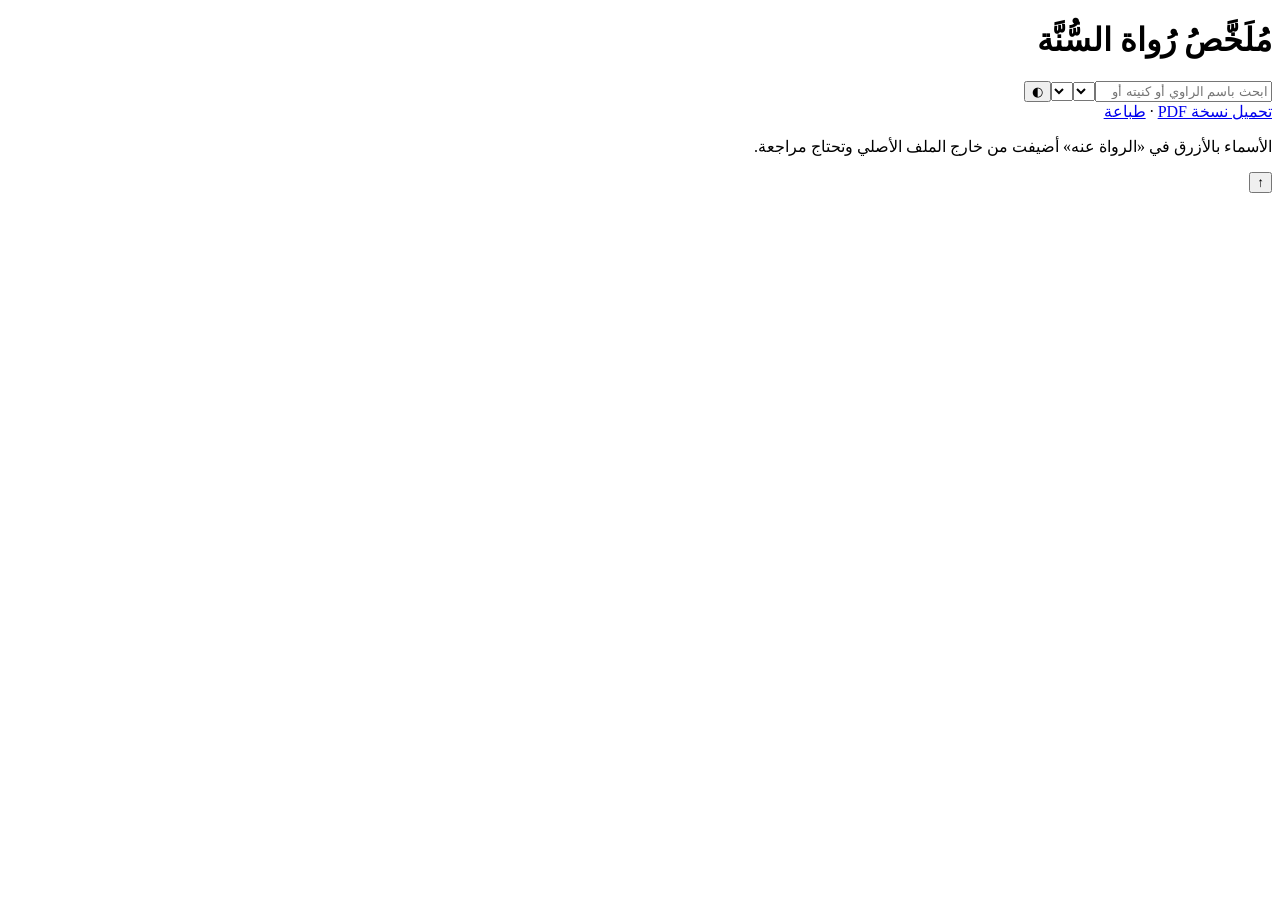
==== index.html @ 12594dba "Add files via upload" ====
<!DOCTYPE html><html lang="ar" dir="rtl"><head><meta charset="utf-8"><meta name="viewport" content="width=device-width,initial-scale=1">
<title>جداول رواة السنة</title><meta name="description" content="جداول رواة السنة: ٤٨٢ راوياً في اثنتي عشرة طبقة، مع الكنى والبلد والمرتبة والرواة عنهم والوفاة.">
<link rel="stylesheet" href="css/style.css"></head><body>
<header><h1>مُلَخَّصُ رُواة السُّنَّة</h1><p id="stat"></p>
<div class="bar"><input id="q" type="search" placeholder="ابحث باسم الراوي أو كنيته أو من روى عنه…" aria-label="بحث"><select id="bal" aria-label="البلد"></select><select id="rk" aria-label="المرتبة"></select><button id="th" title="الوضع الليلي" aria-label="الوضع الليلي">◐</button></div>
<nav id="tabs"></nav></header>
<main><div id="info" class="info"></div><div id="view"></div></main>
<footer><a href="rawat-alsunna.pdf" download>تحميل نسخة PDF</a> · <a href="#" onclick="window.print();return false">طباعة</a><p>الأسماء <span class="a">بالأزرق</span> في «الرواة عنه» أضيفت من خارج الملف الأصلي وتحتاج مراجعة.</p></footer>
<button id="up" aria-label="للأعلى">↑</button>
<script src="data/data.js"></script><script src="js/app.js"></script></body></html>
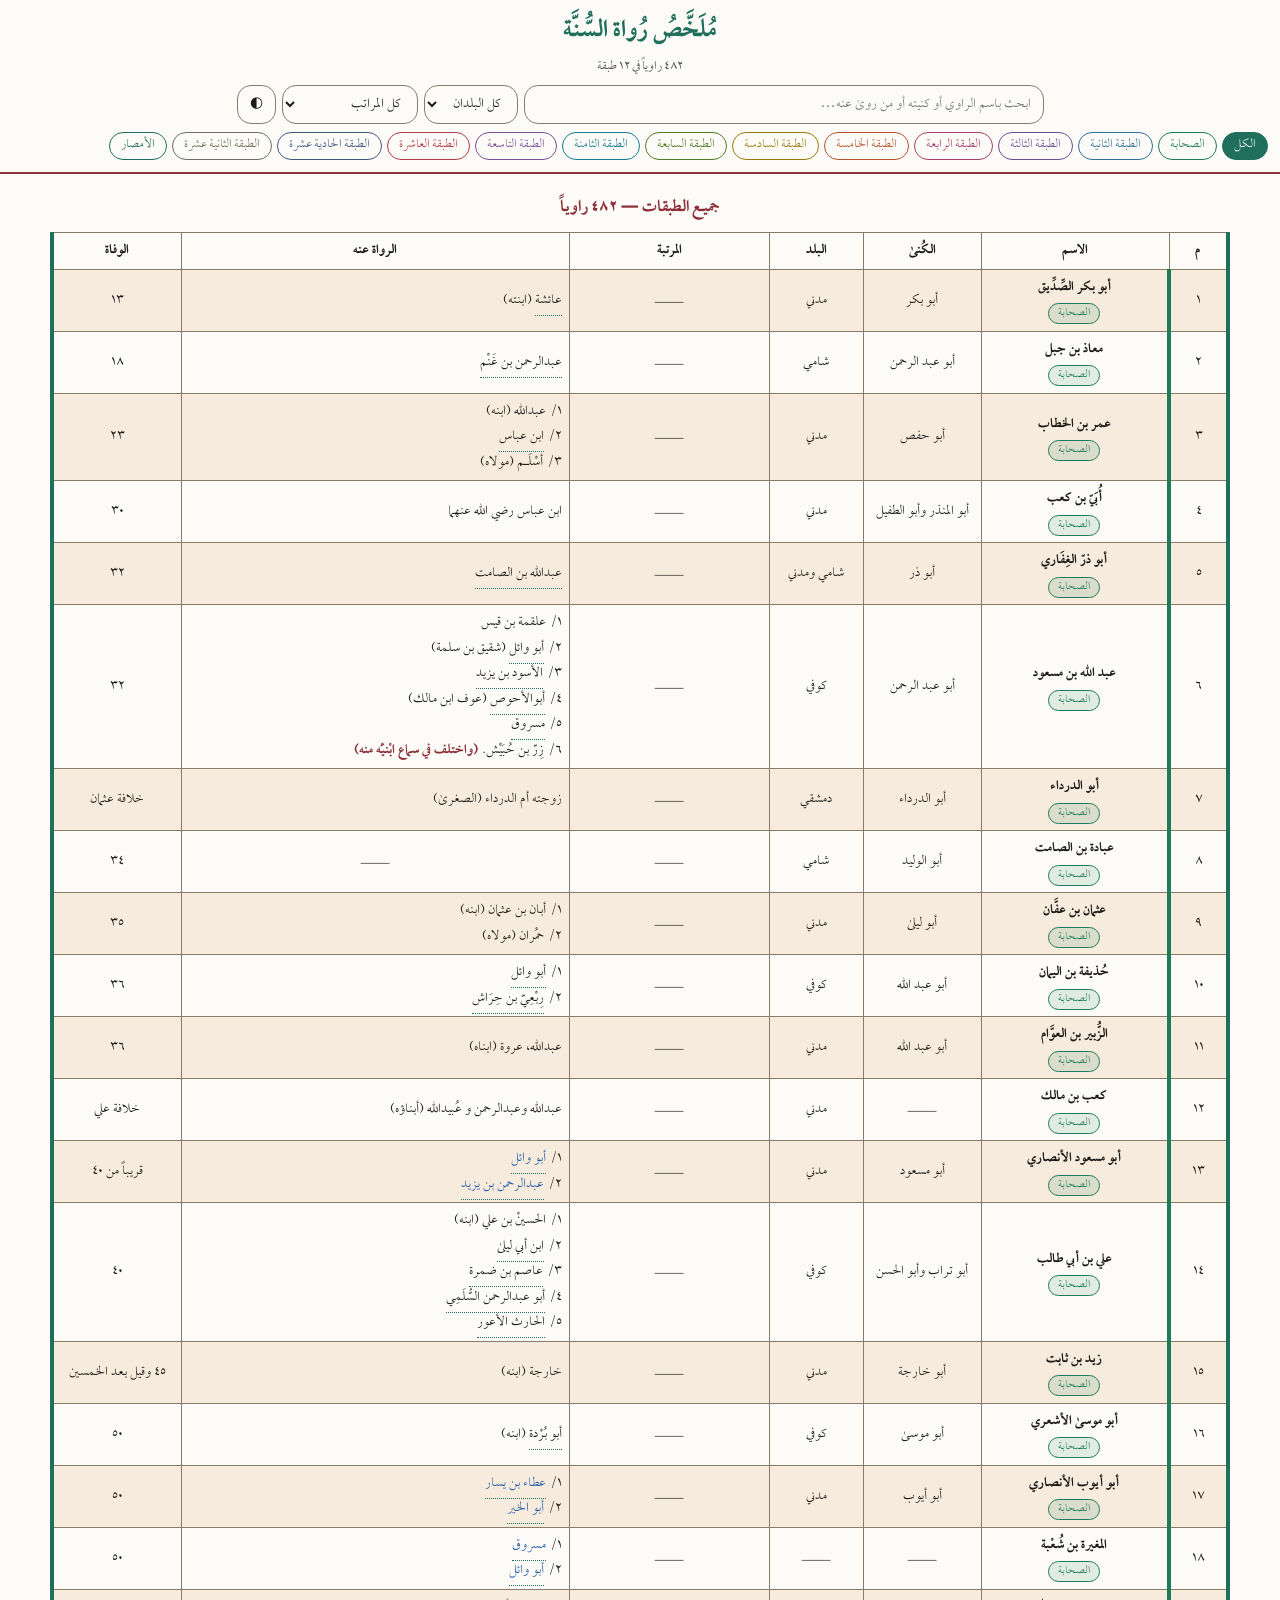
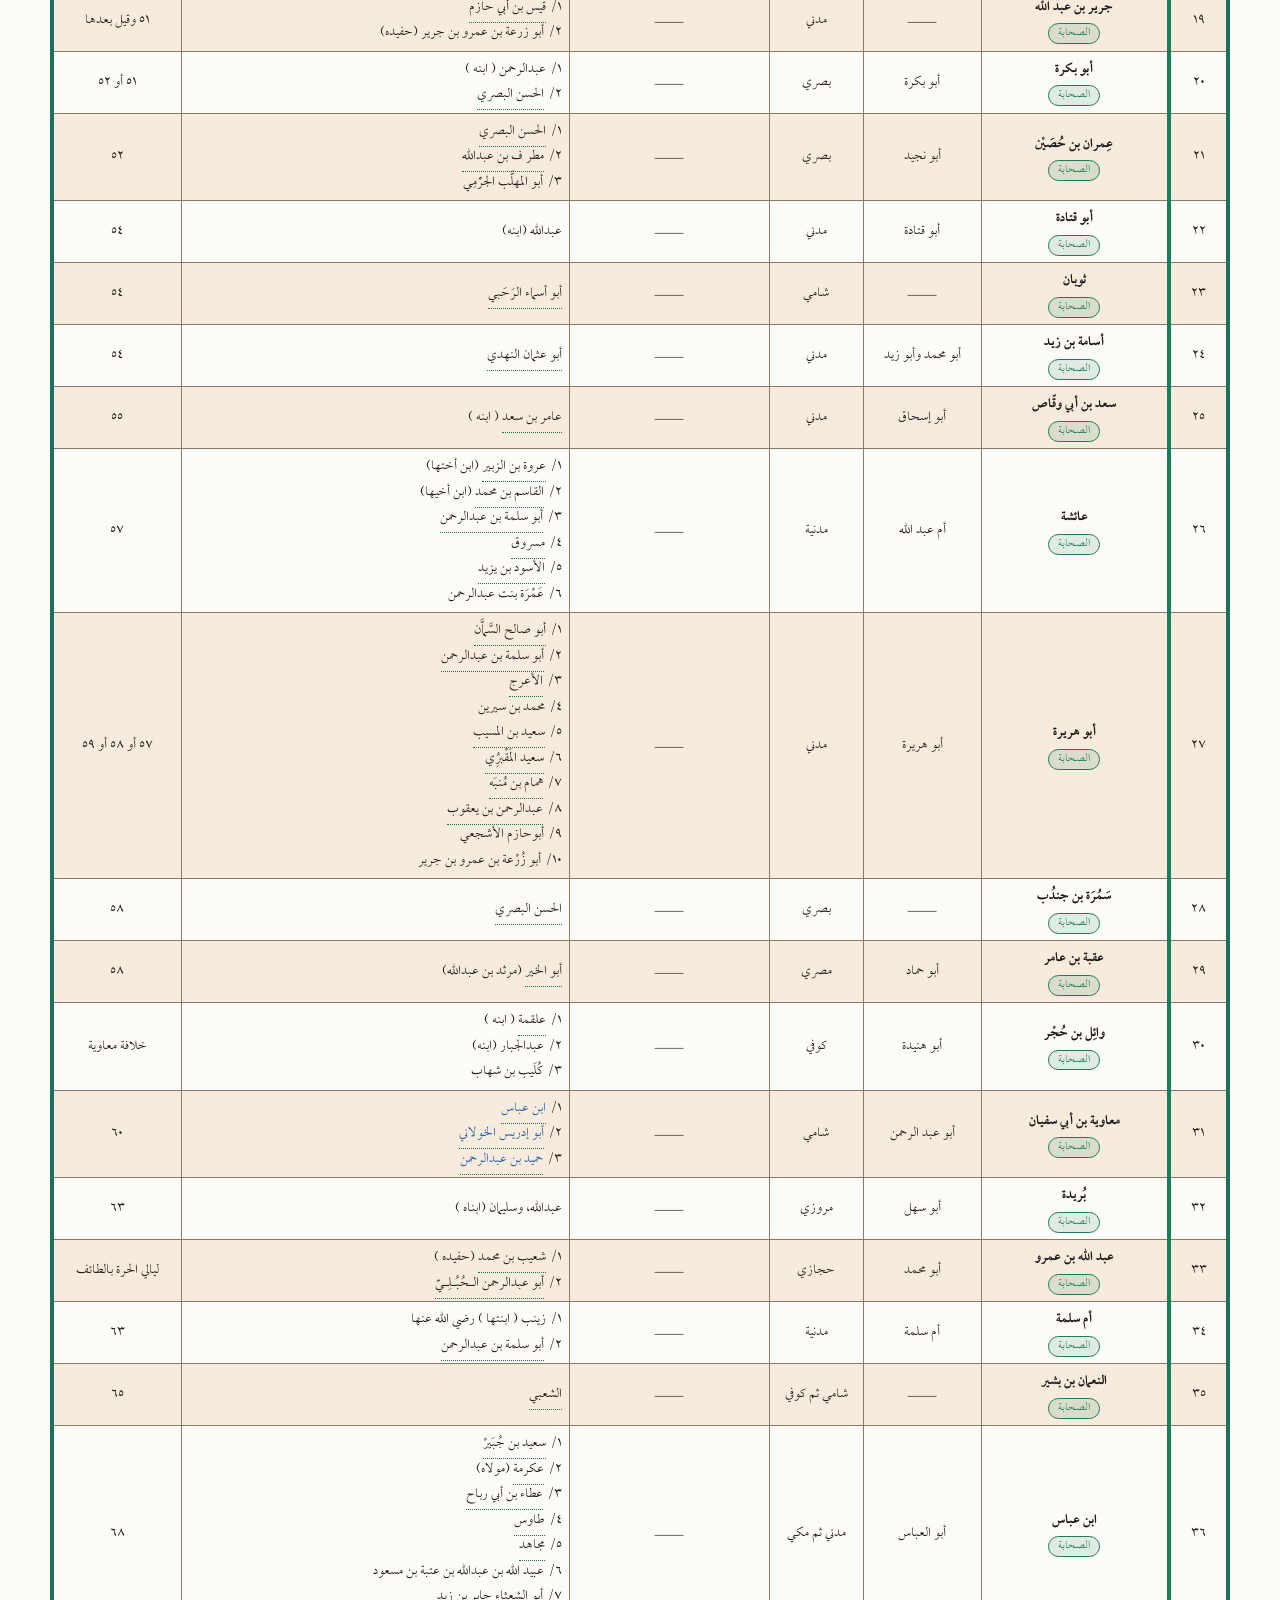
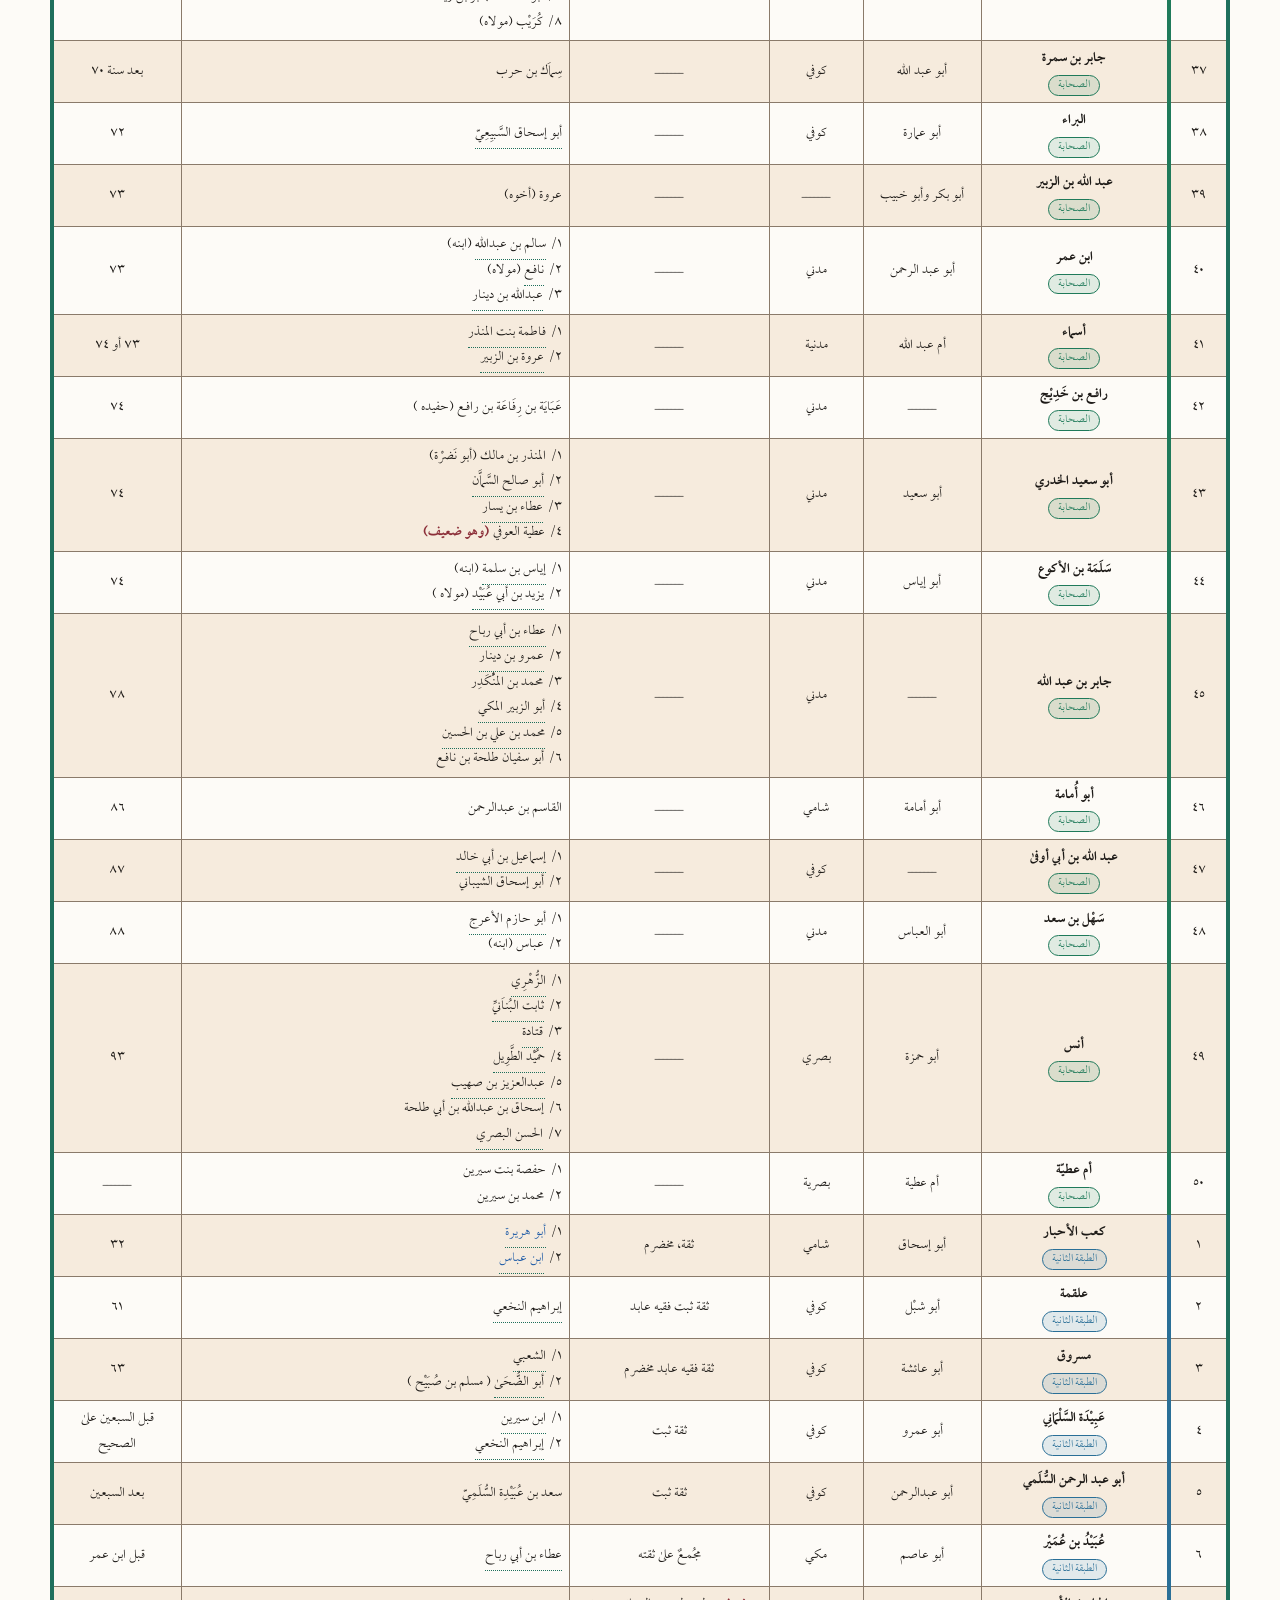
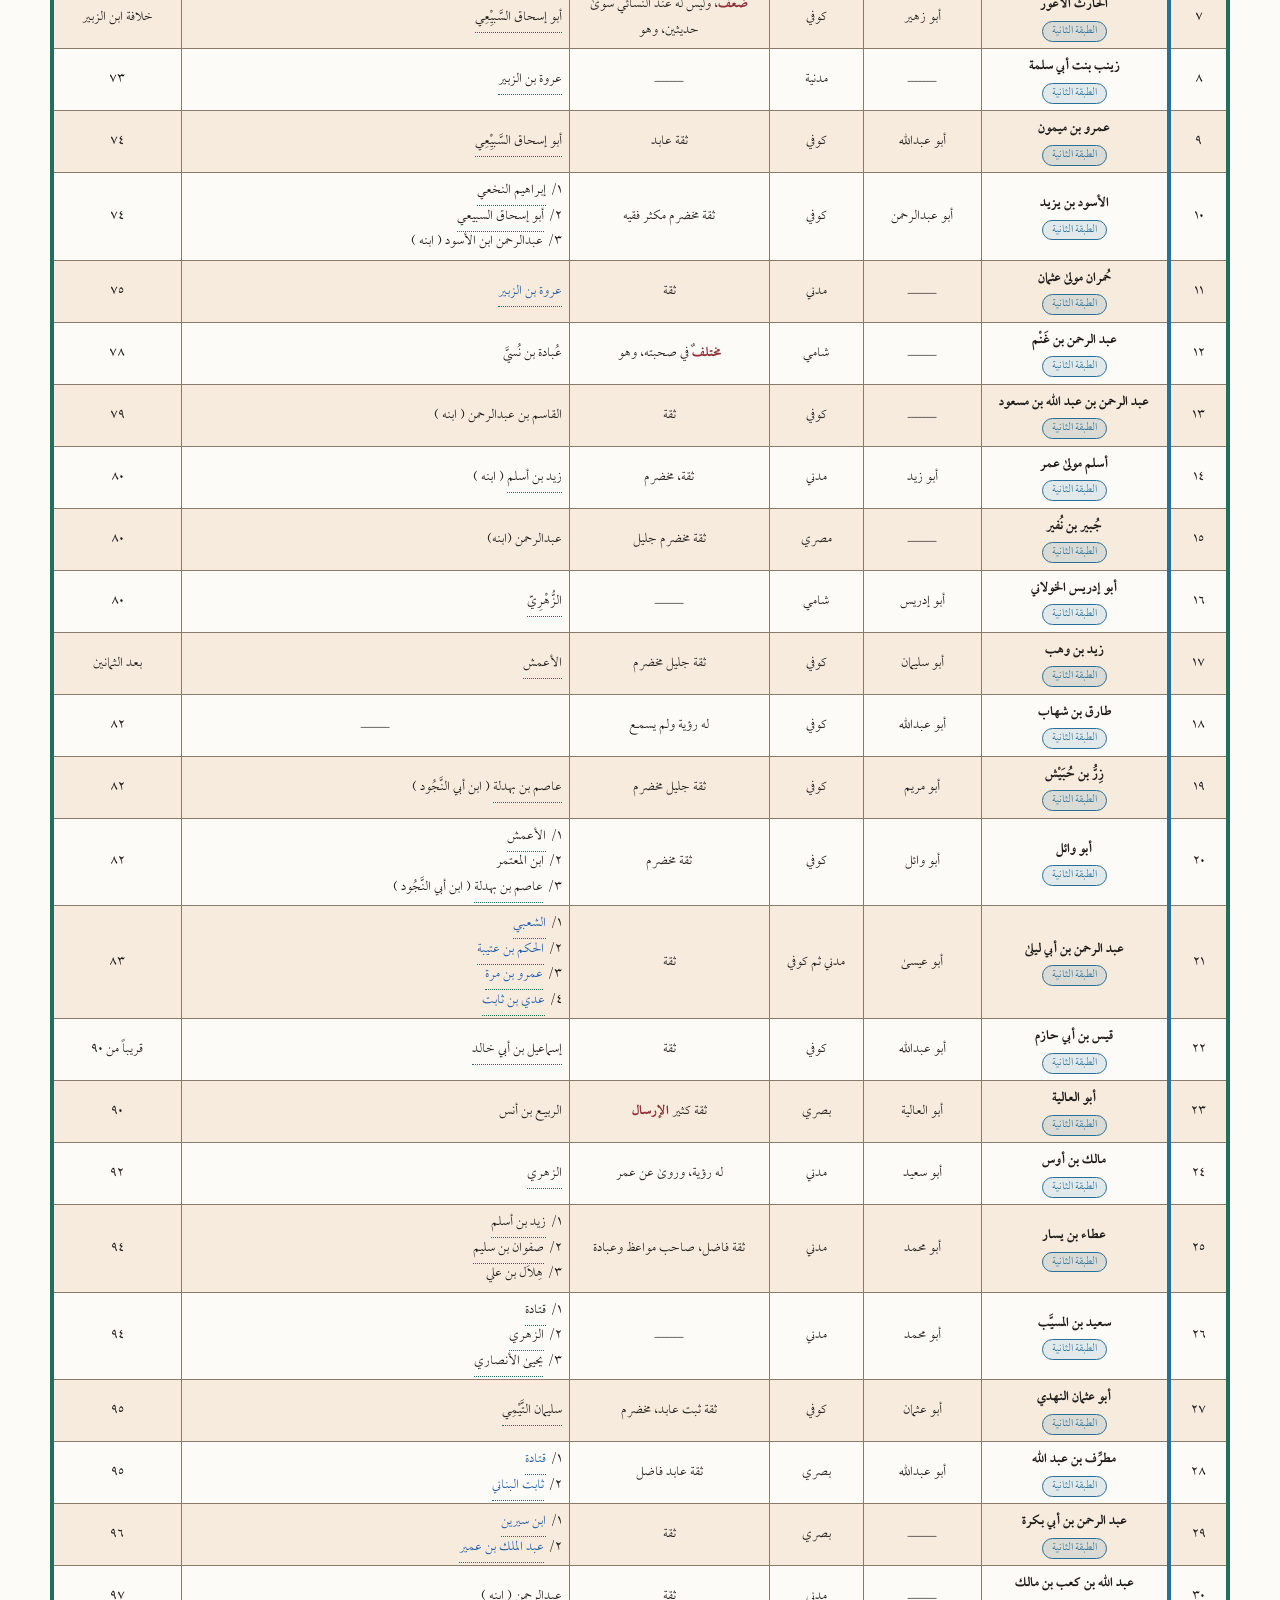
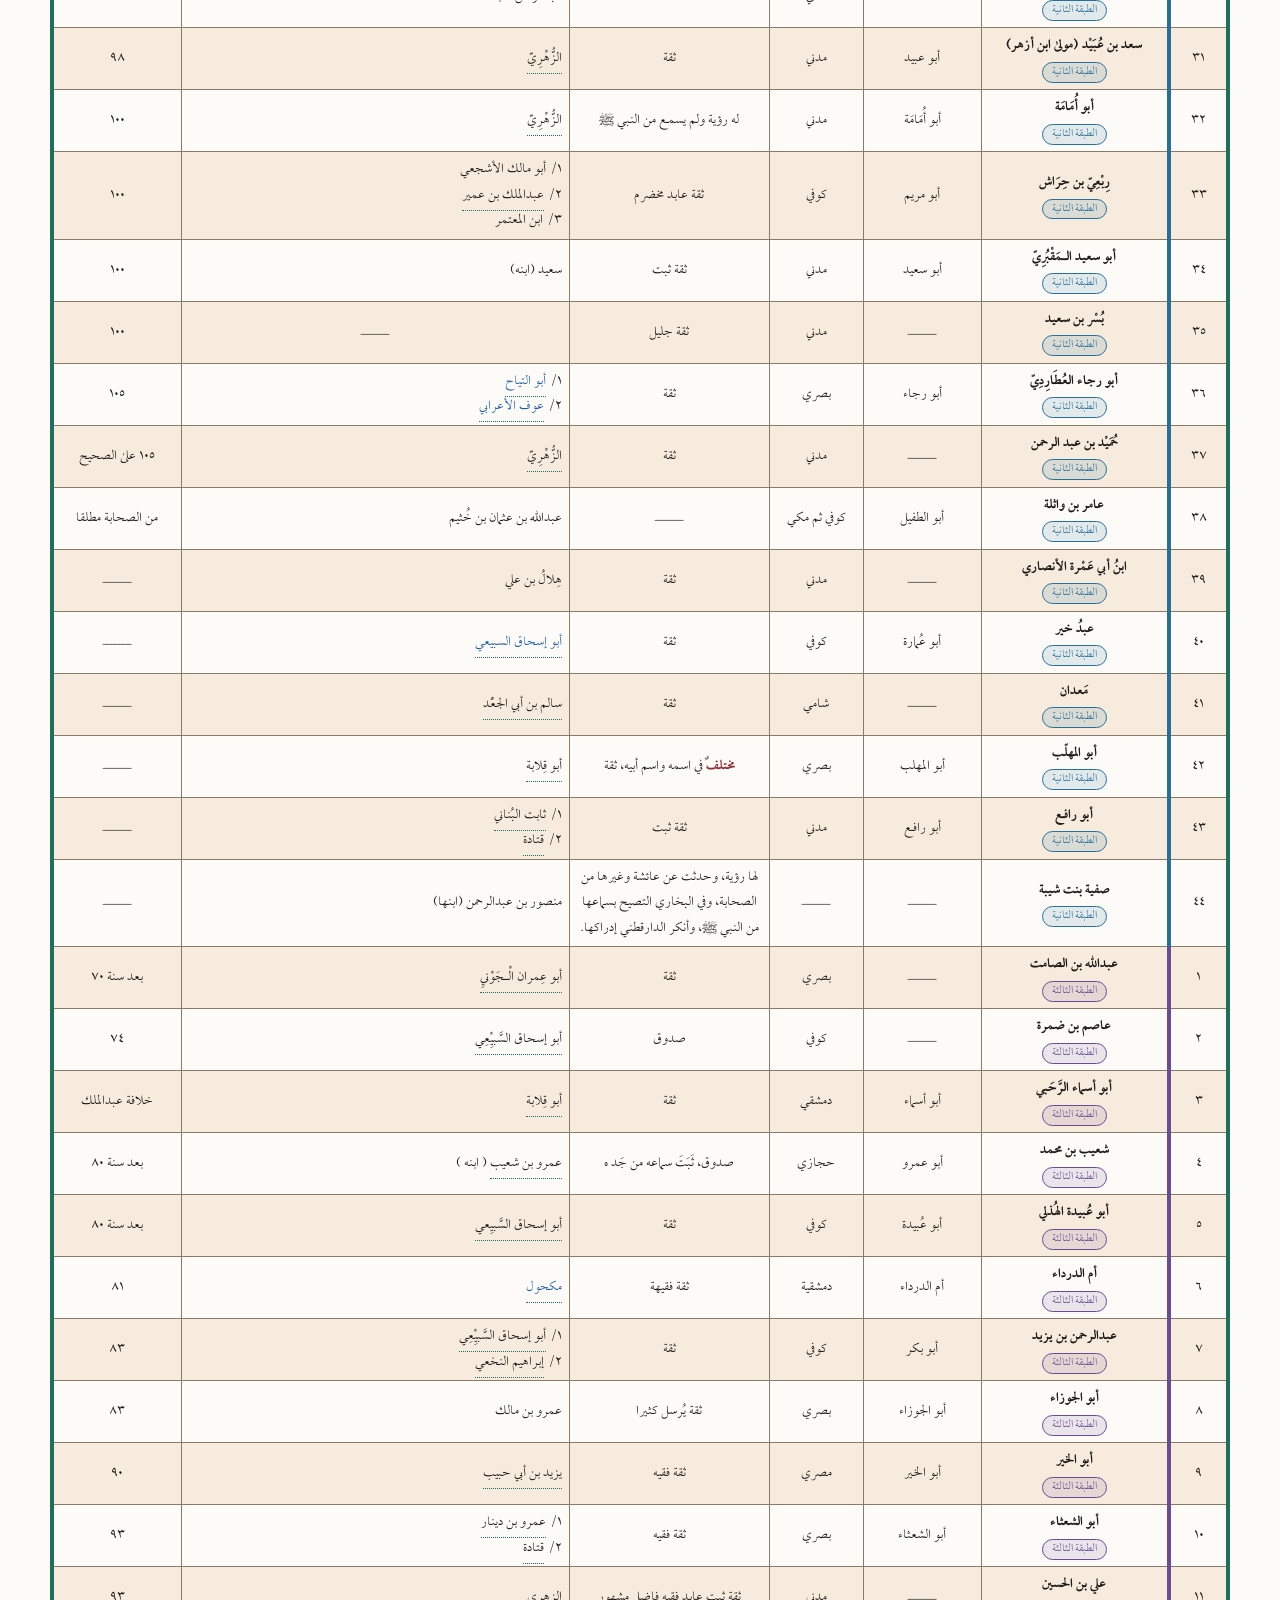
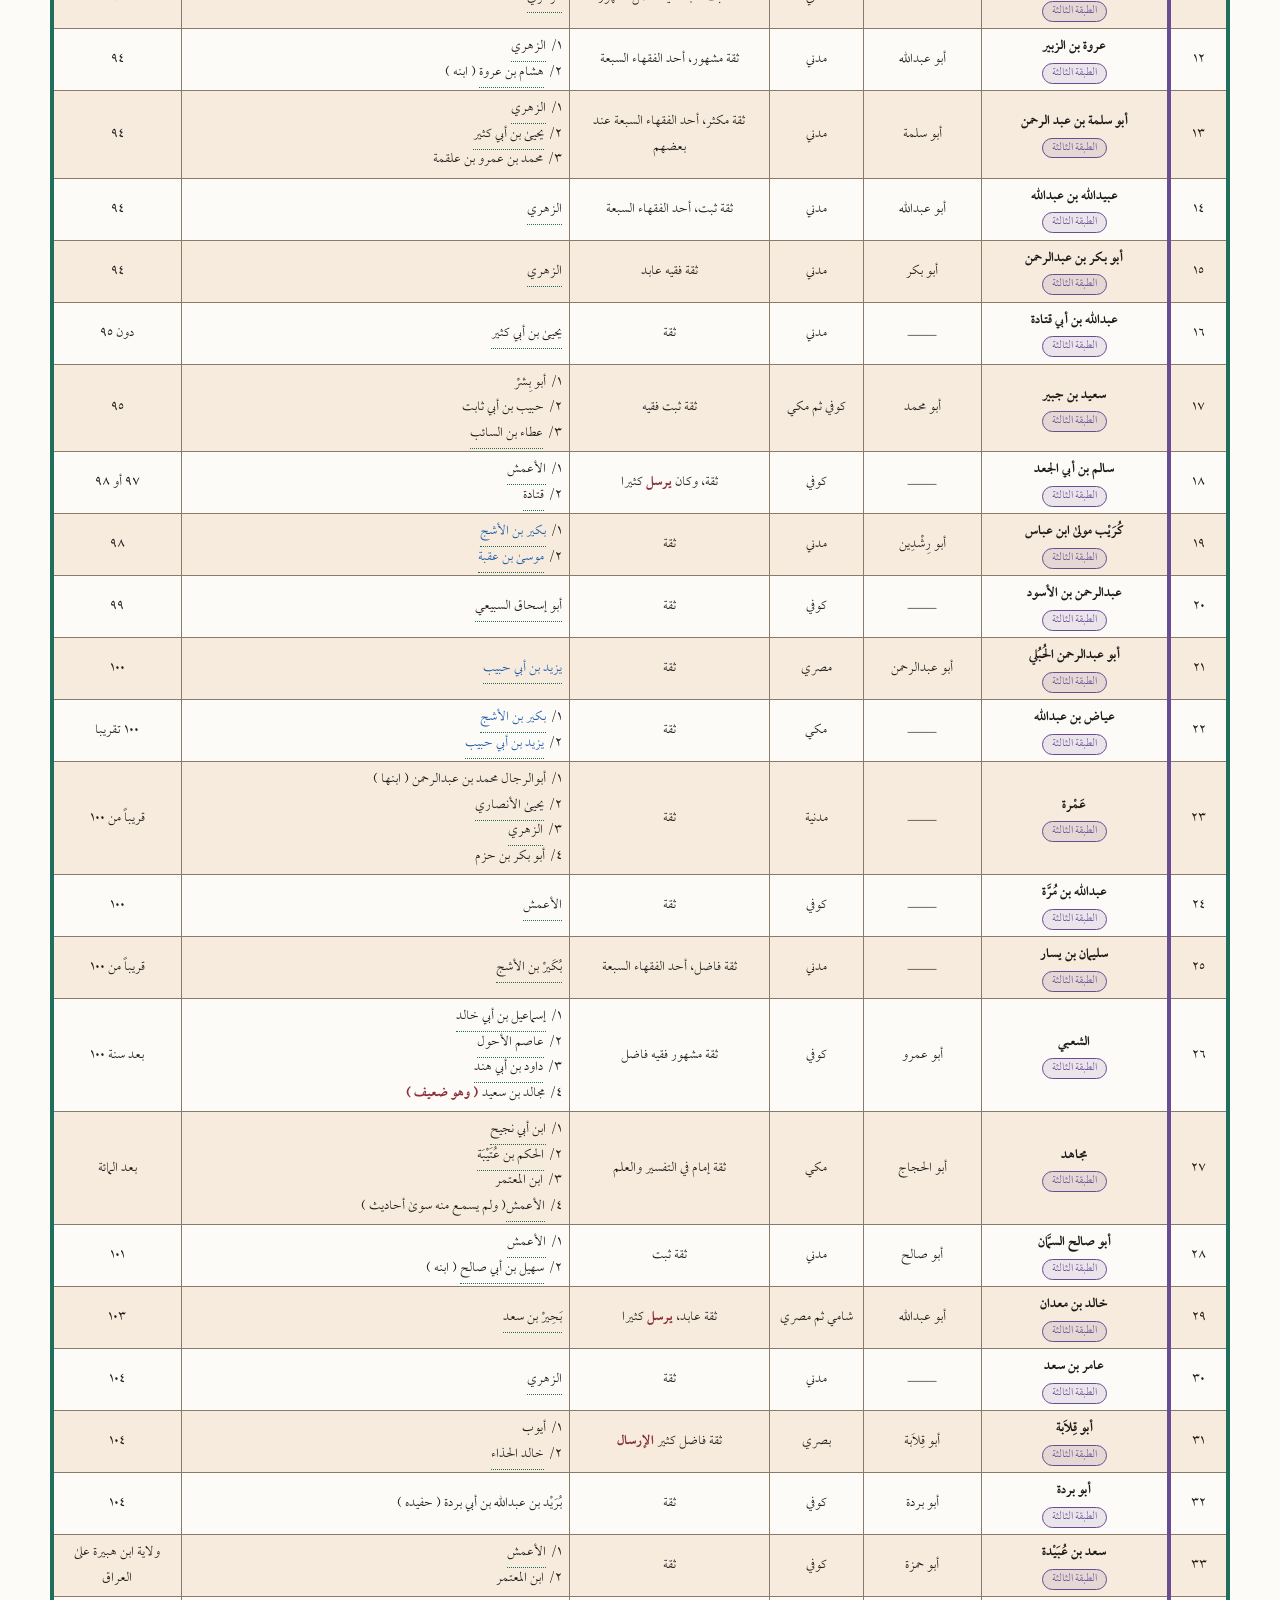
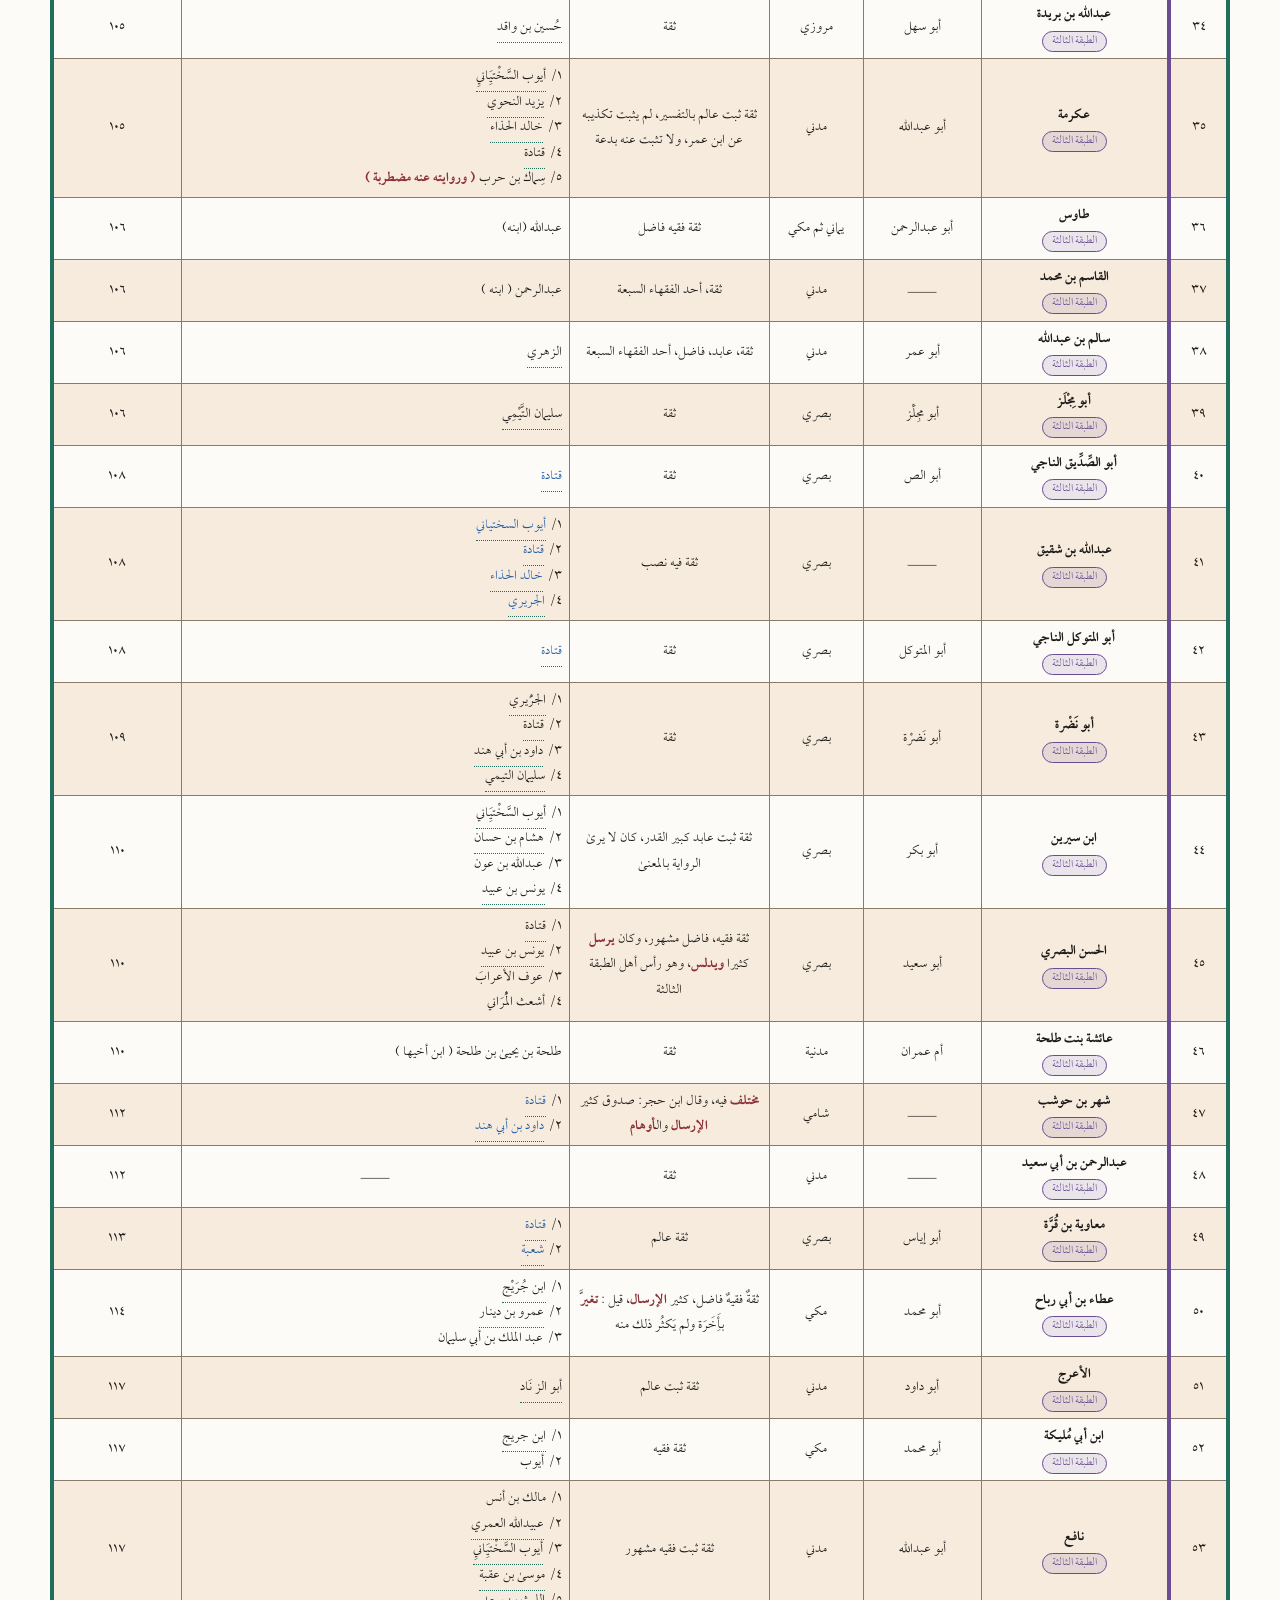
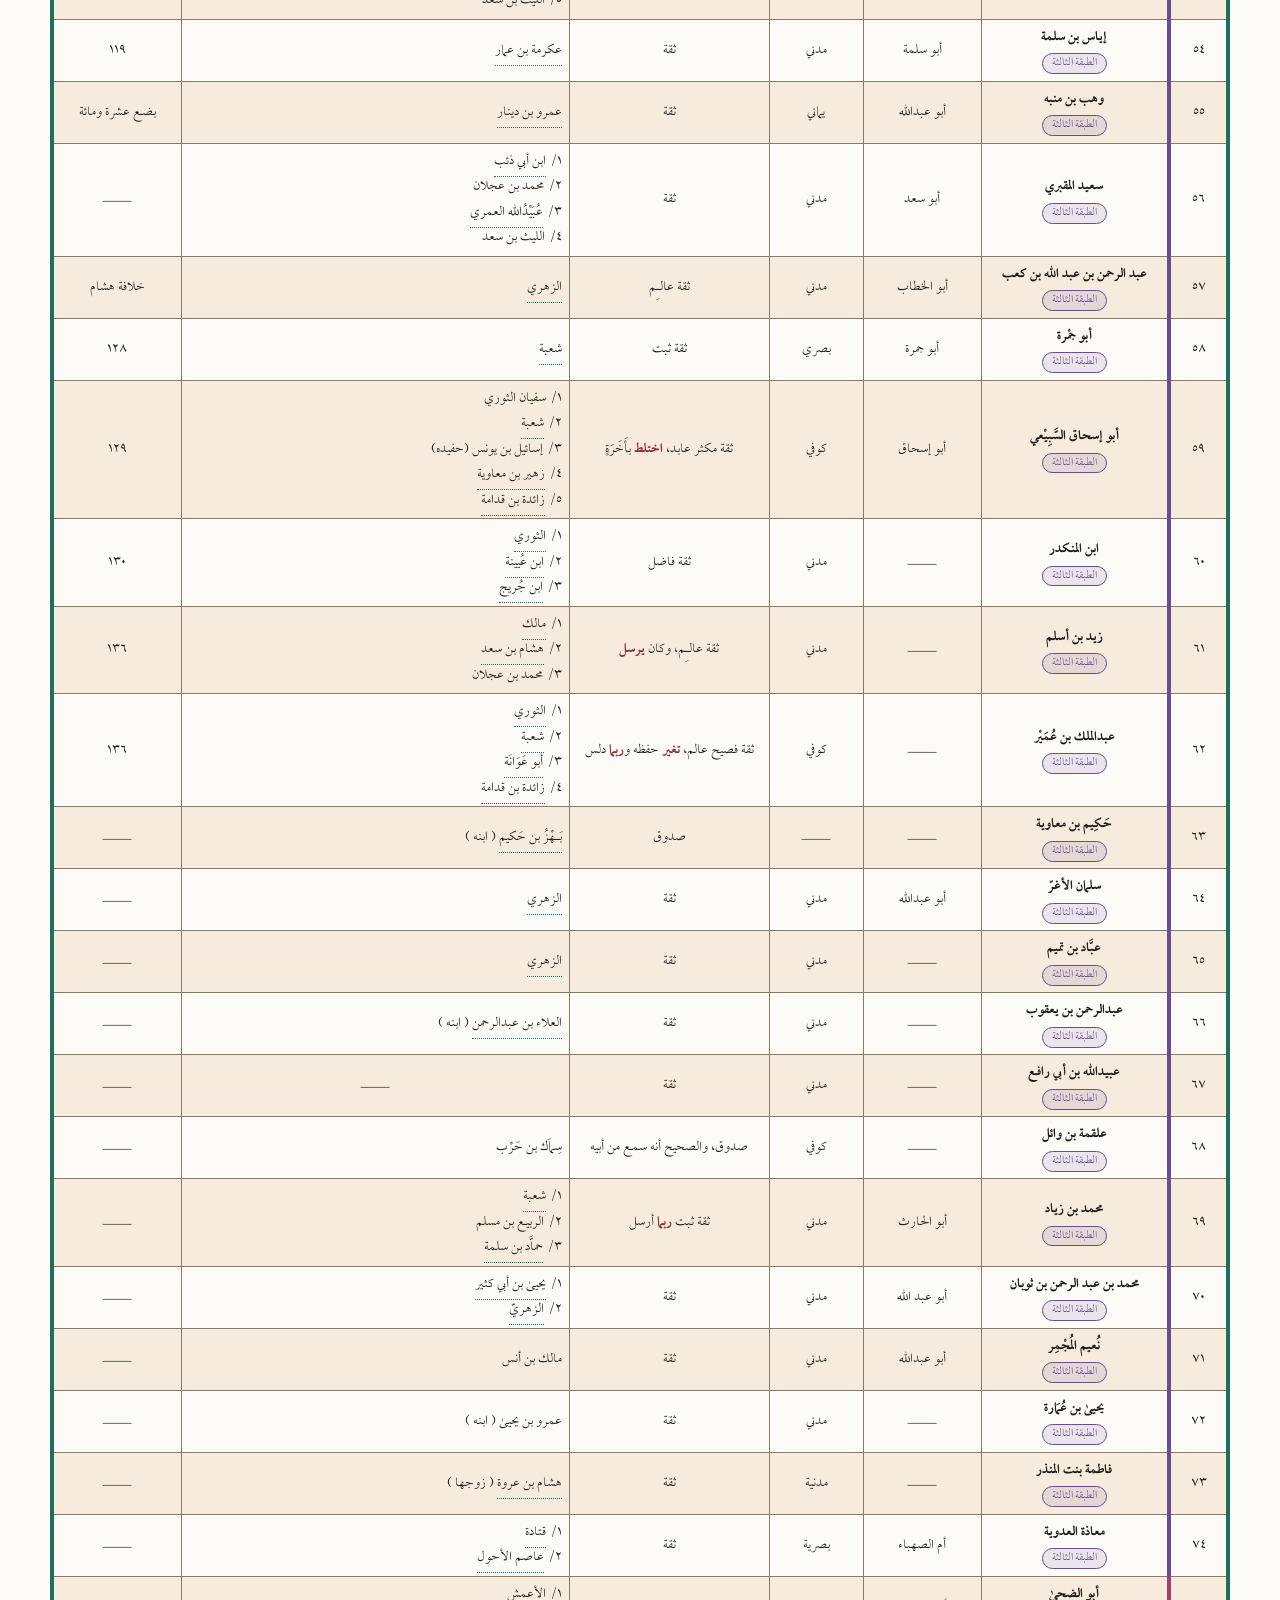
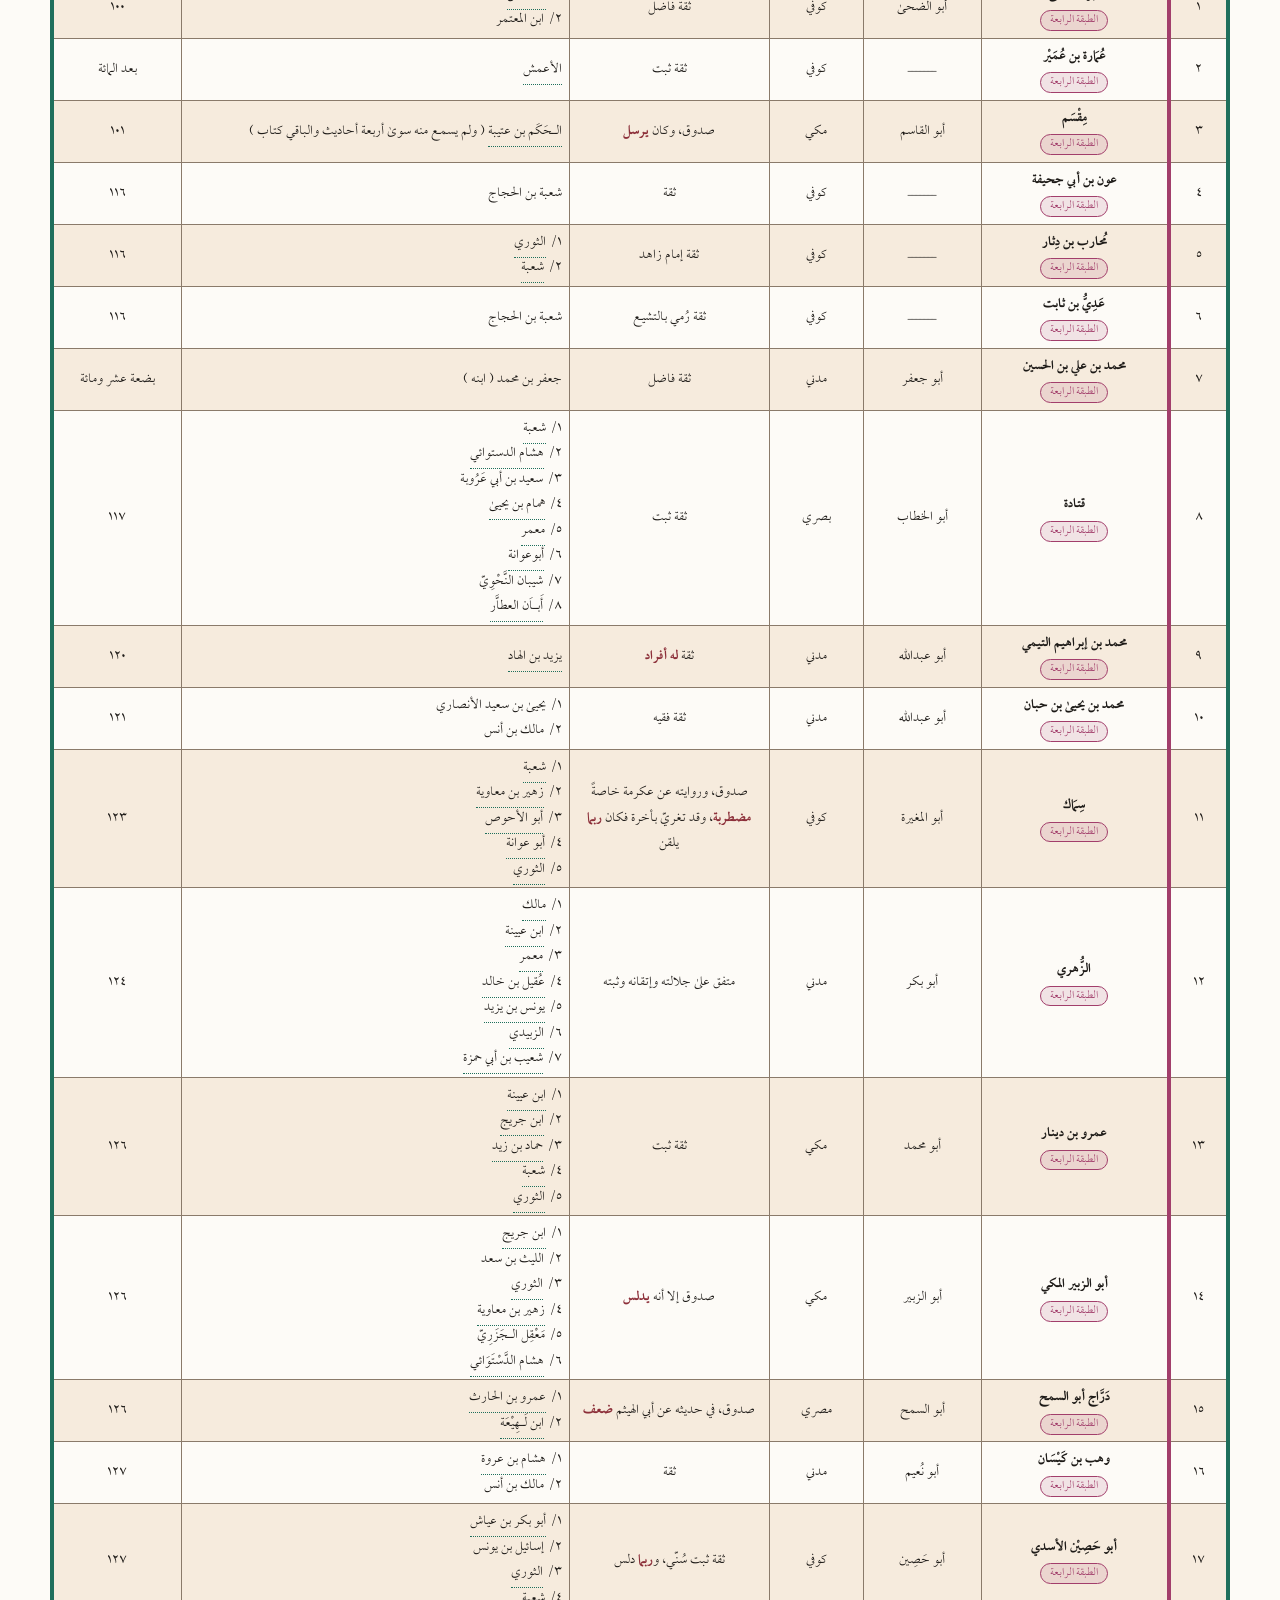
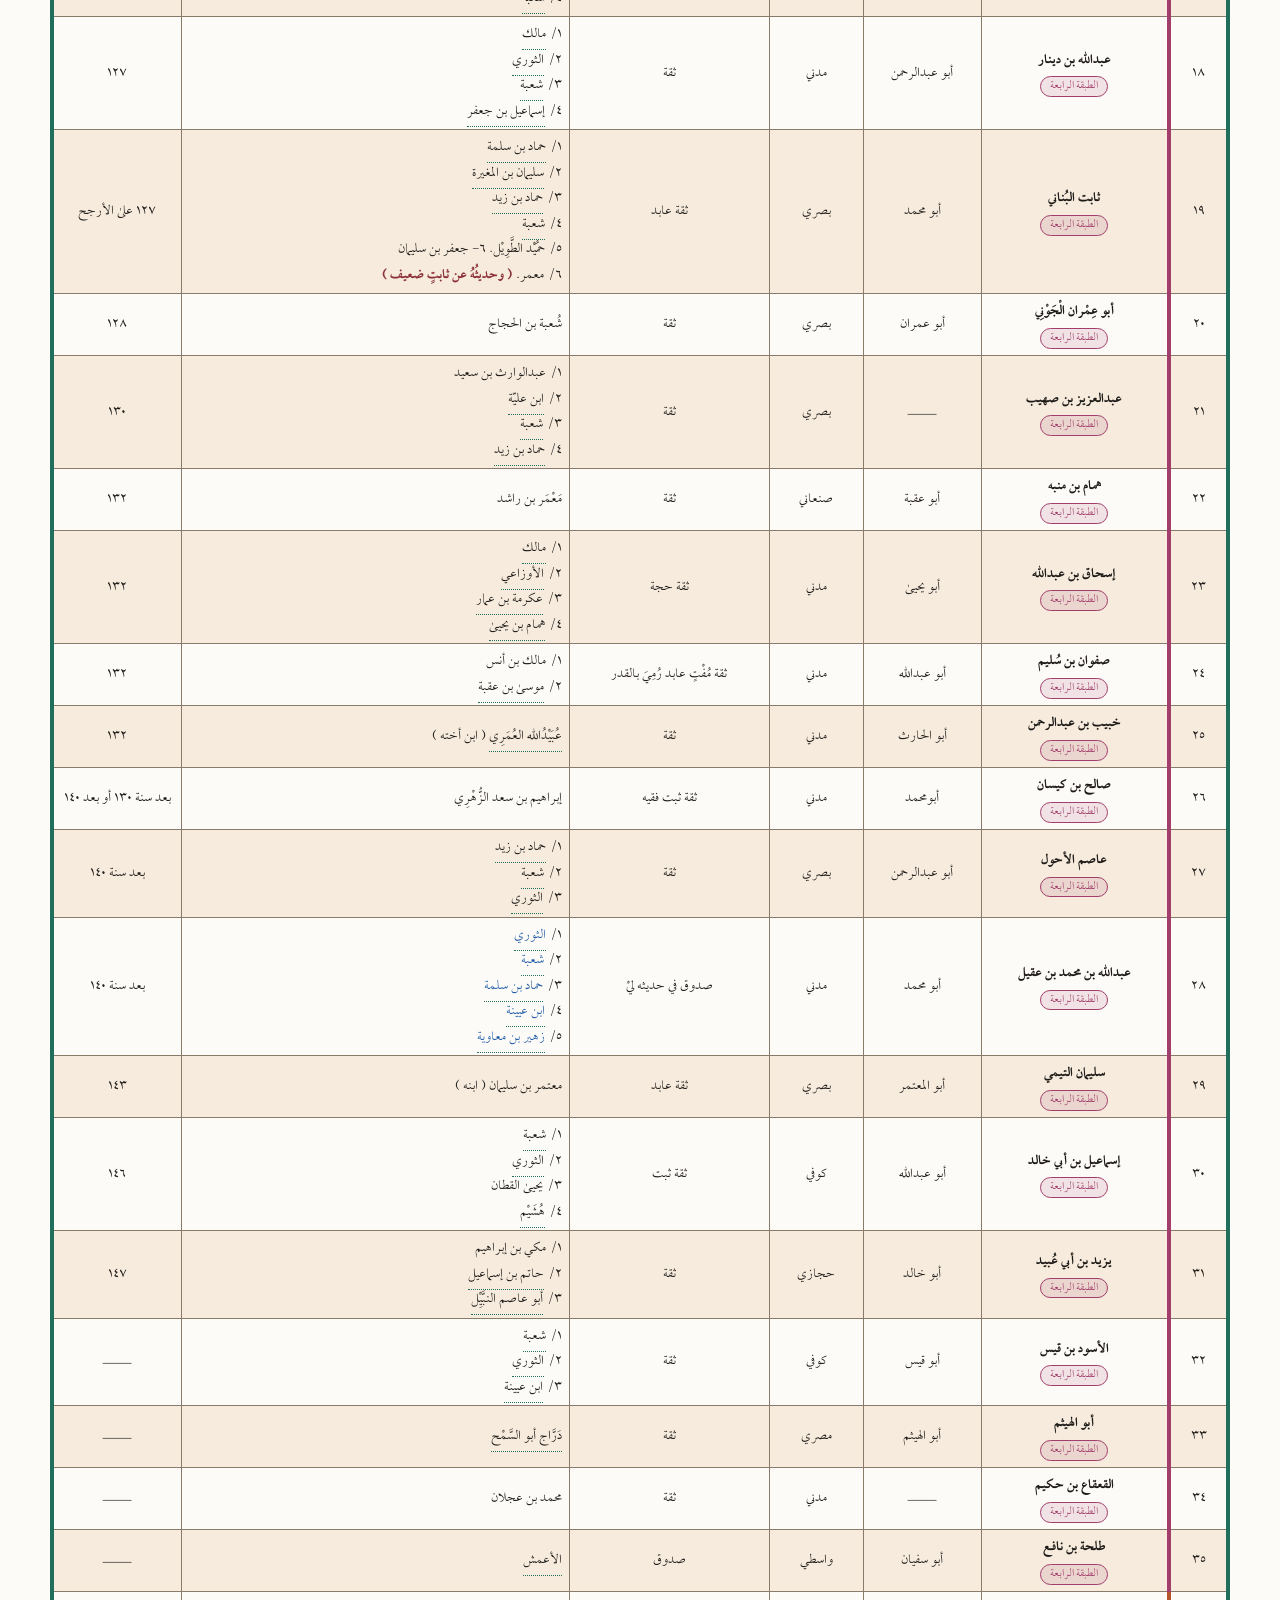
==== commit 499c7bd1: "Add files via upload" ====
--- a/index.html
+++ b/index.html
@@ -1,10 +1,104 @@
 <!DOCTYPE html><html lang="ar" dir="rtl"><head><meta charset="utf-8"><meta name="viewport" content="width=device-width,initial-scale=1">
 <title>جداول رواة السنة</title><meta name="description" content="جداول رواة السنة: ٤٨٢ راوياً في اثنتي عشرة طبقة، مع الكنى والبلد والمرتبة والرواة عنهم والوفاة.">
-<link rel="stylesheet" href="css/style.css"></head><body>
+<style>@font-face{font-family:"Lotus Lotfi";font-weight:400;src:url([data-uri]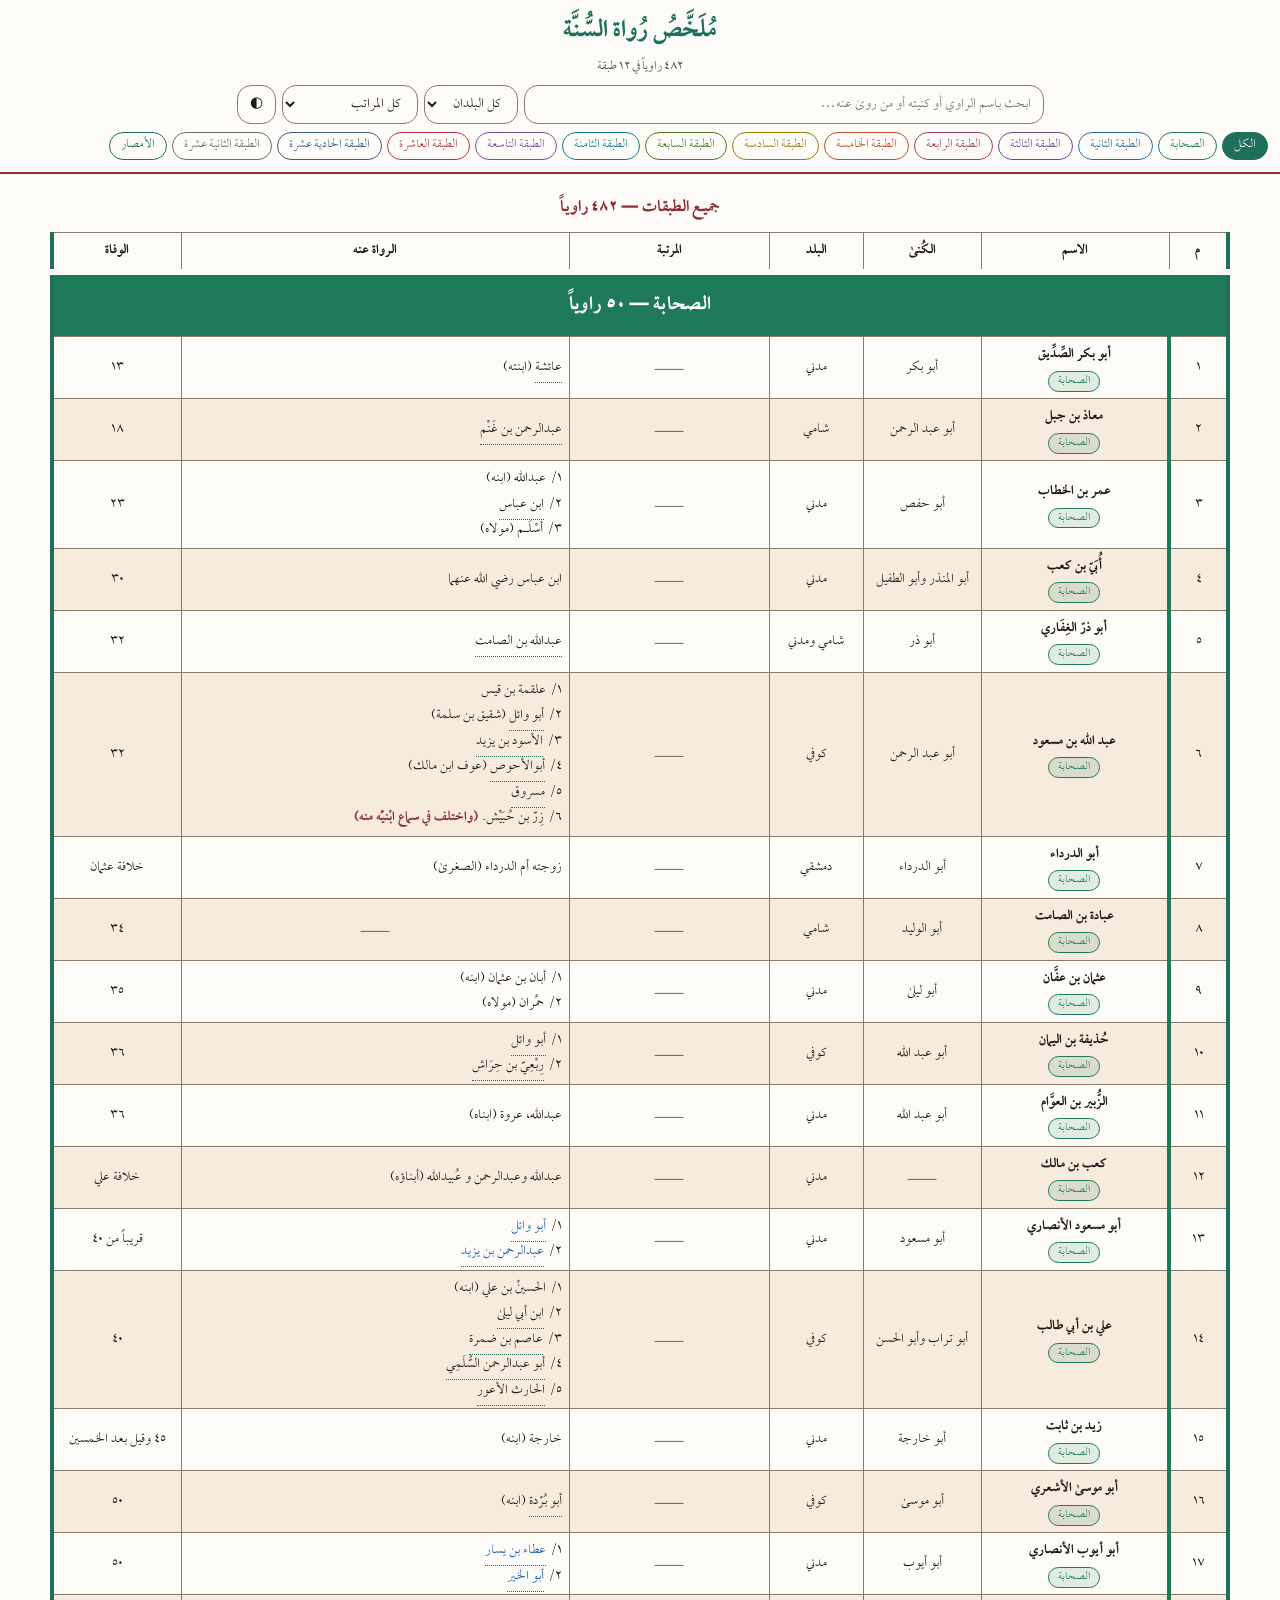
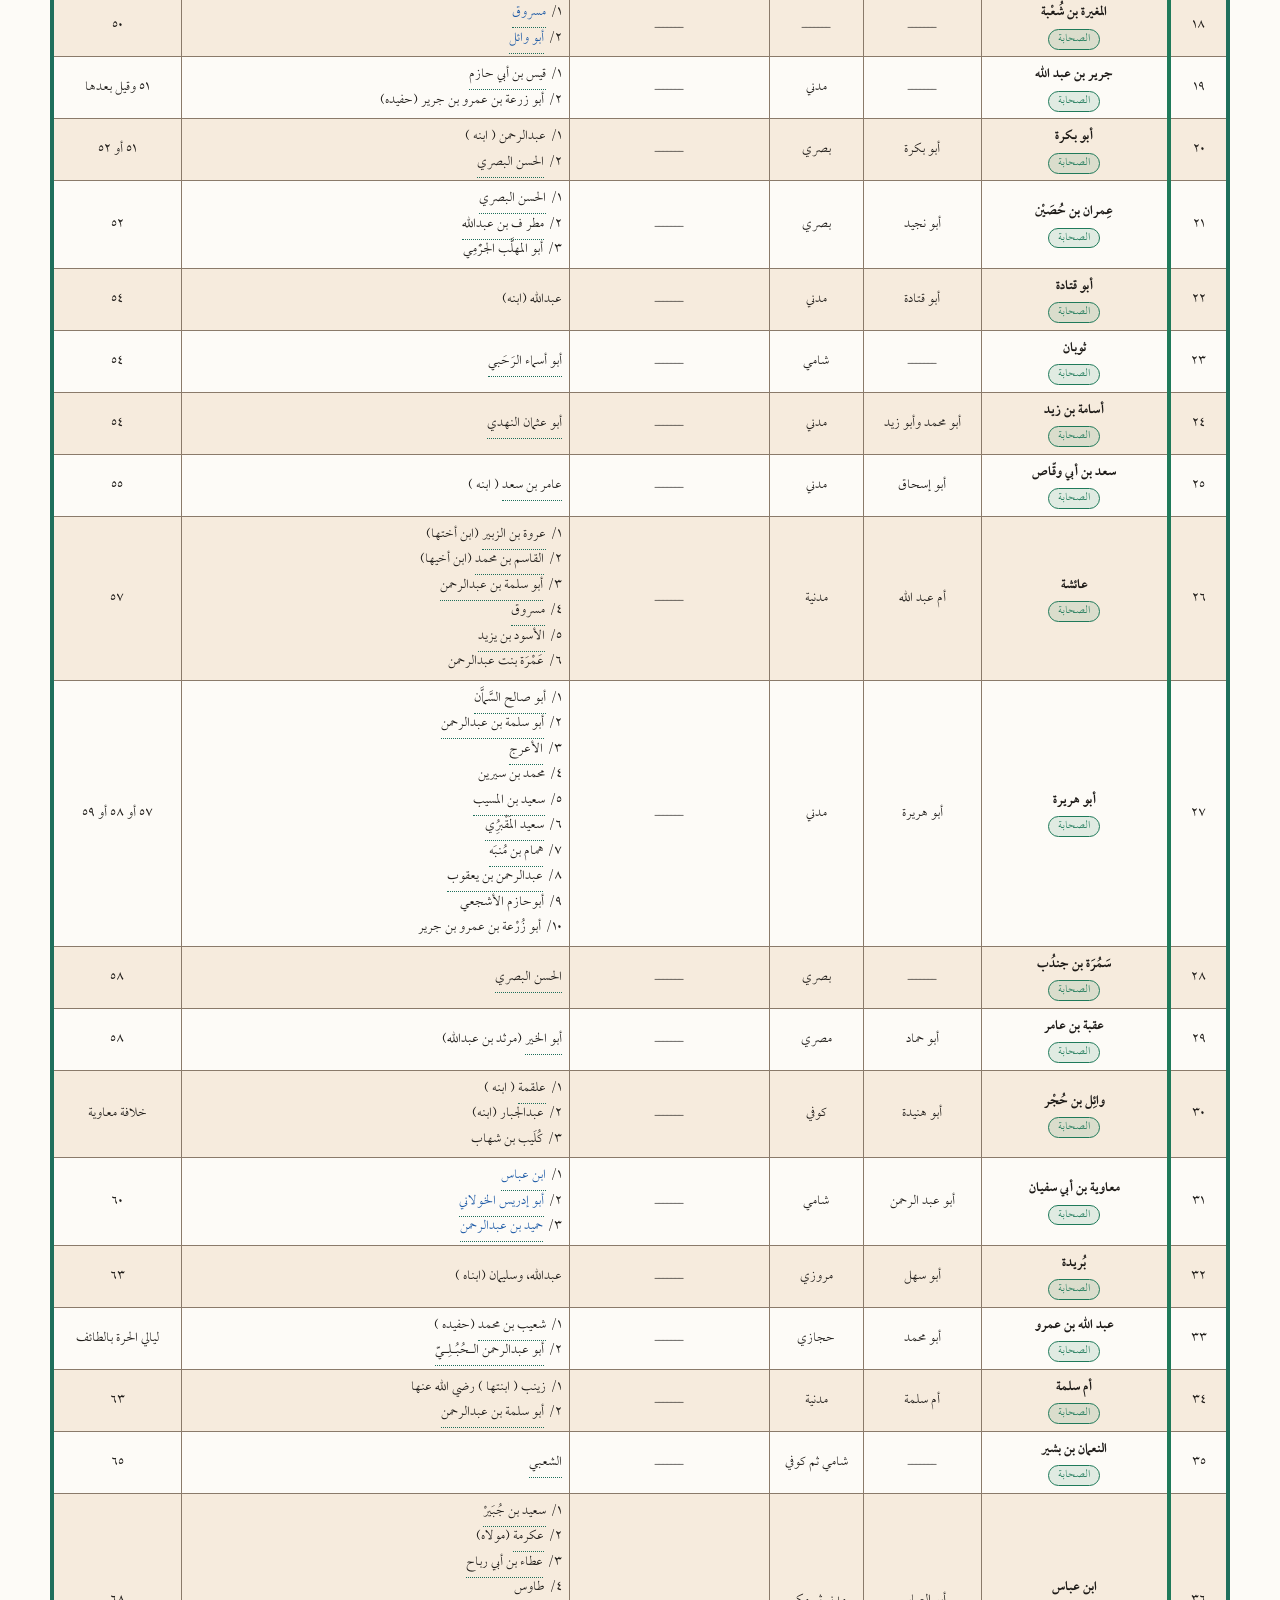
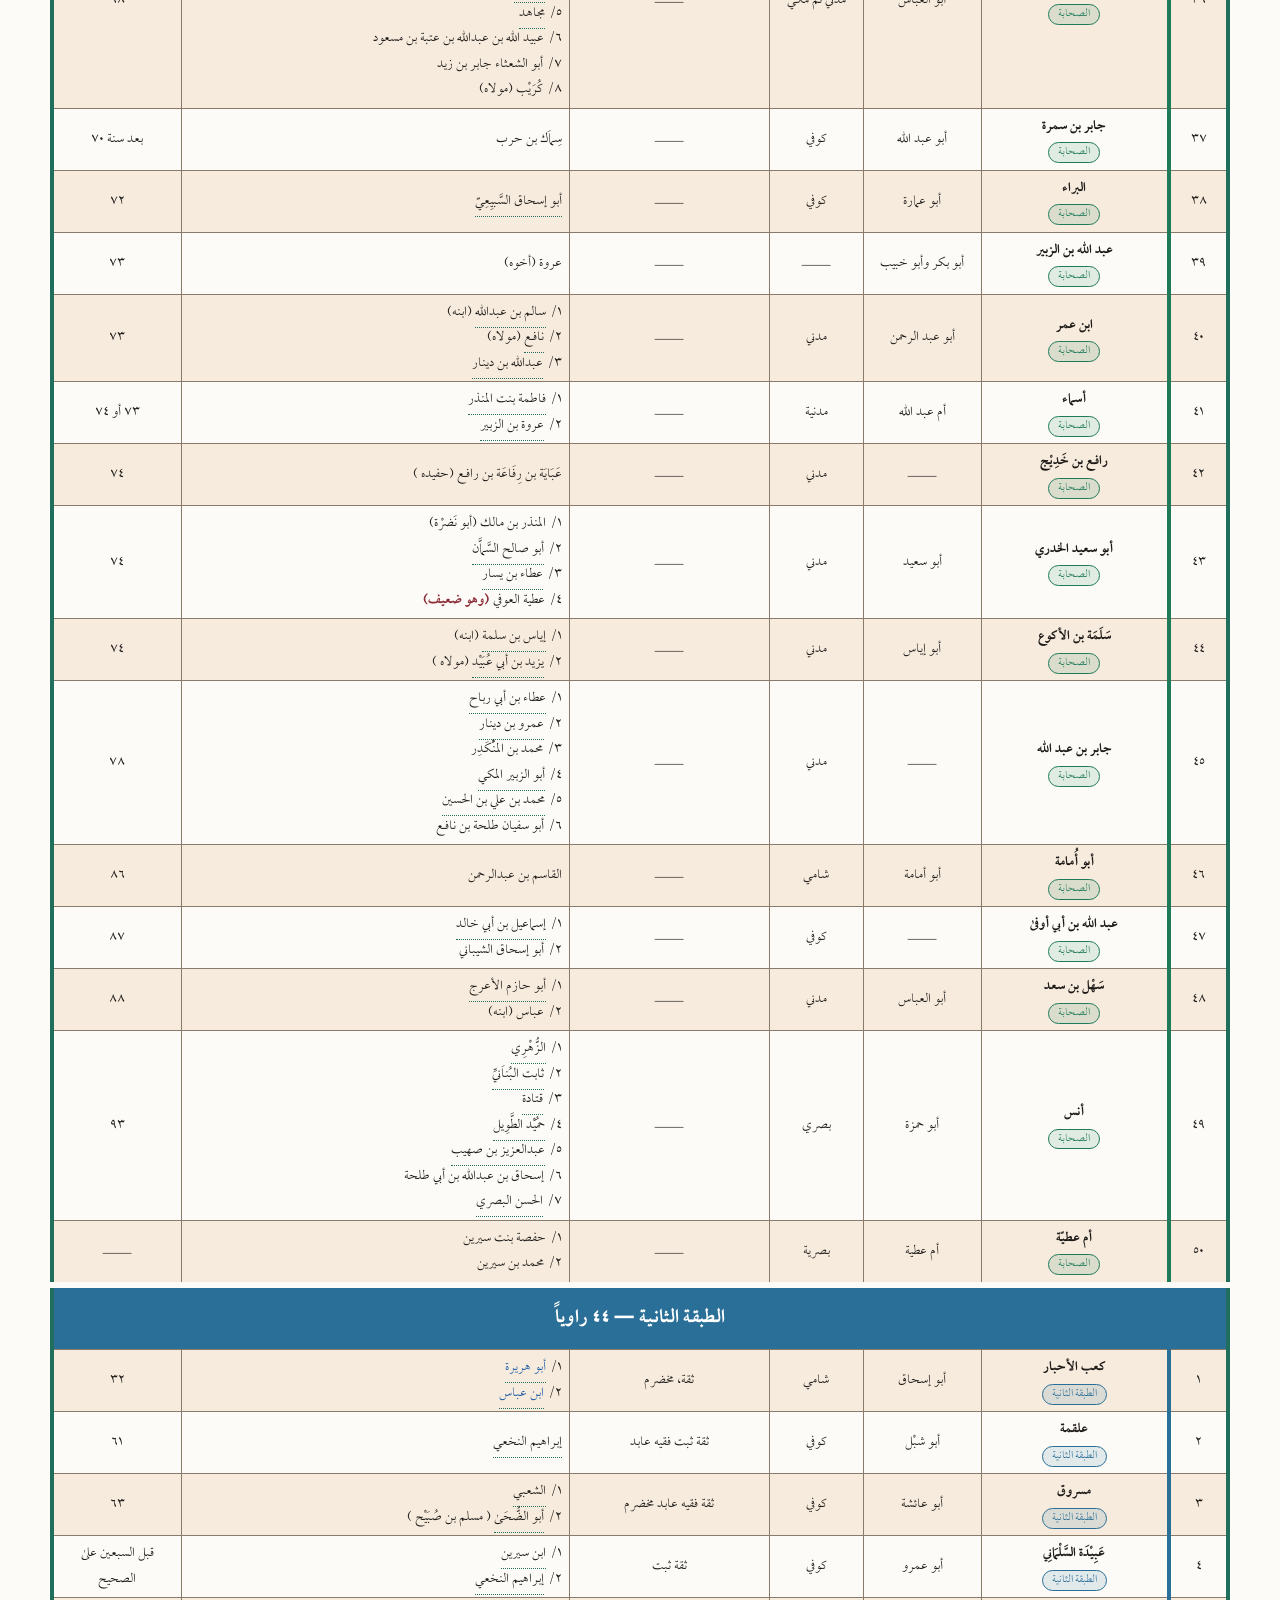
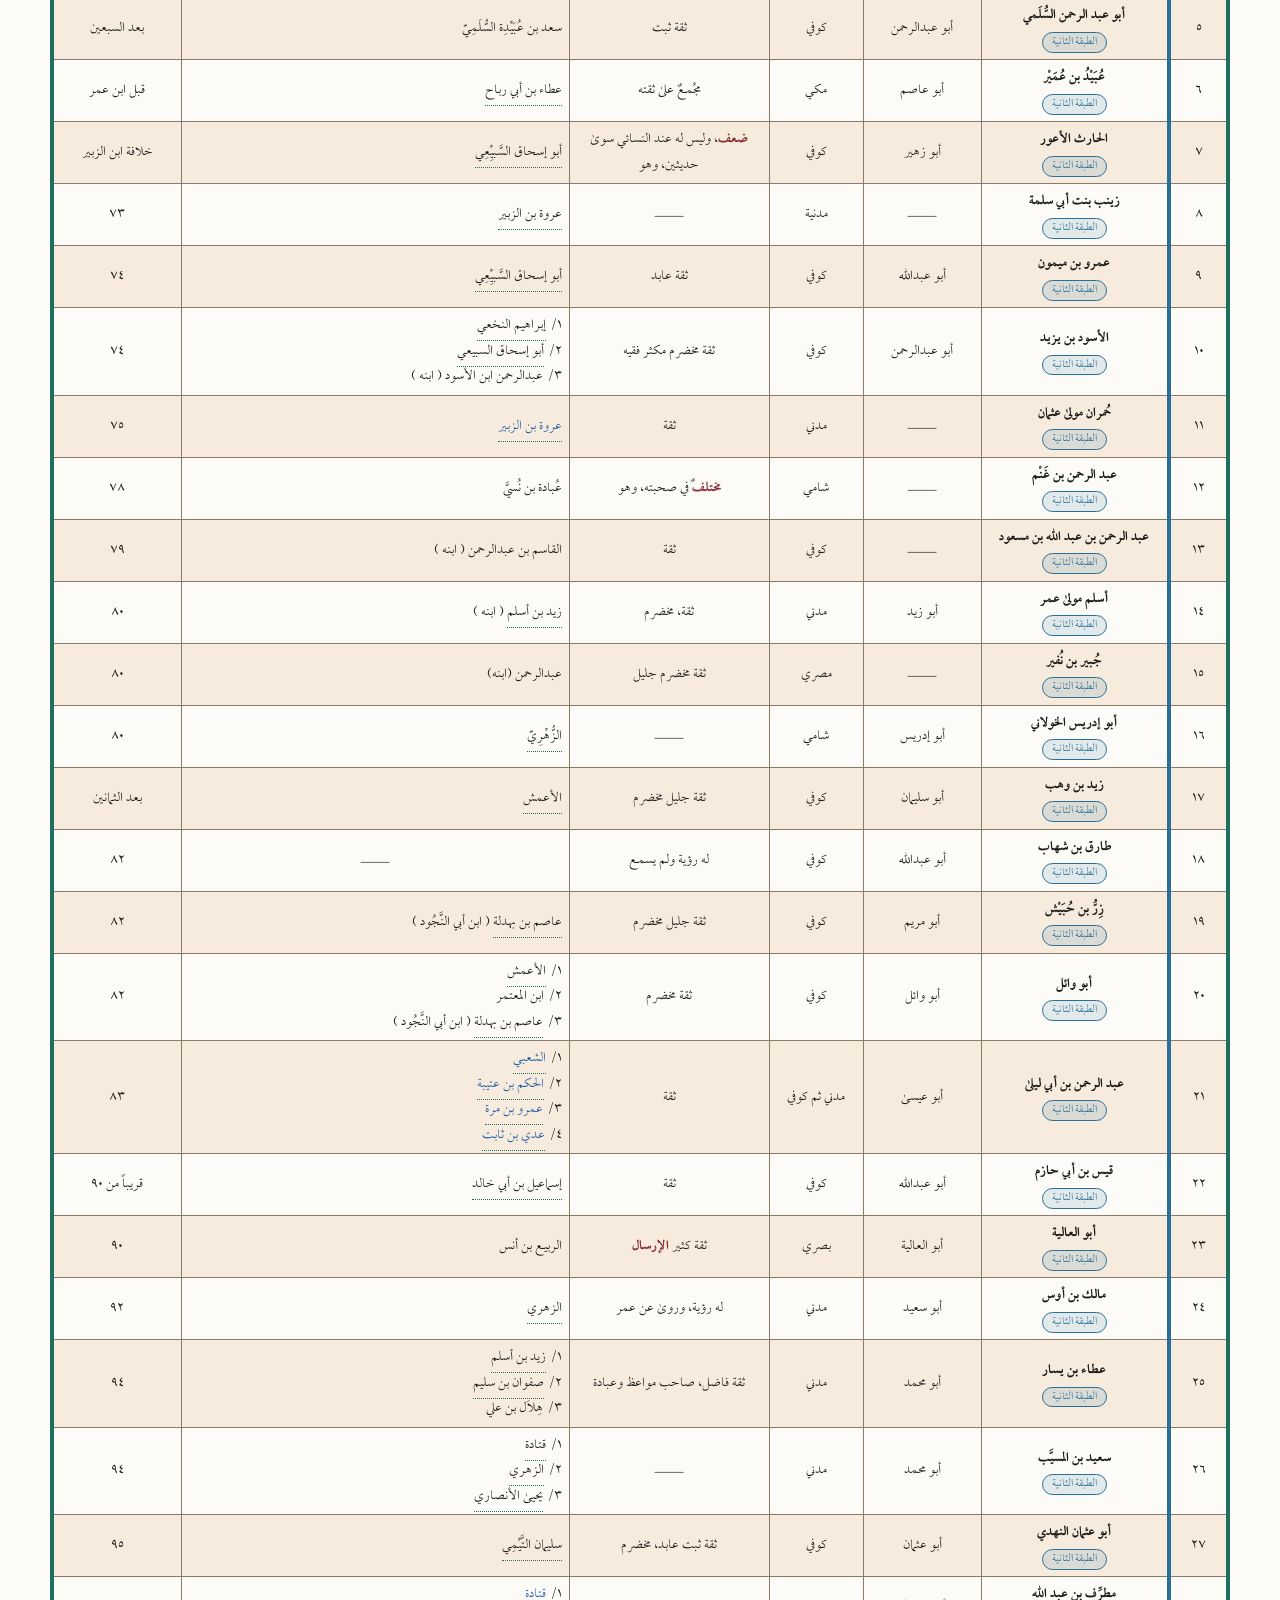
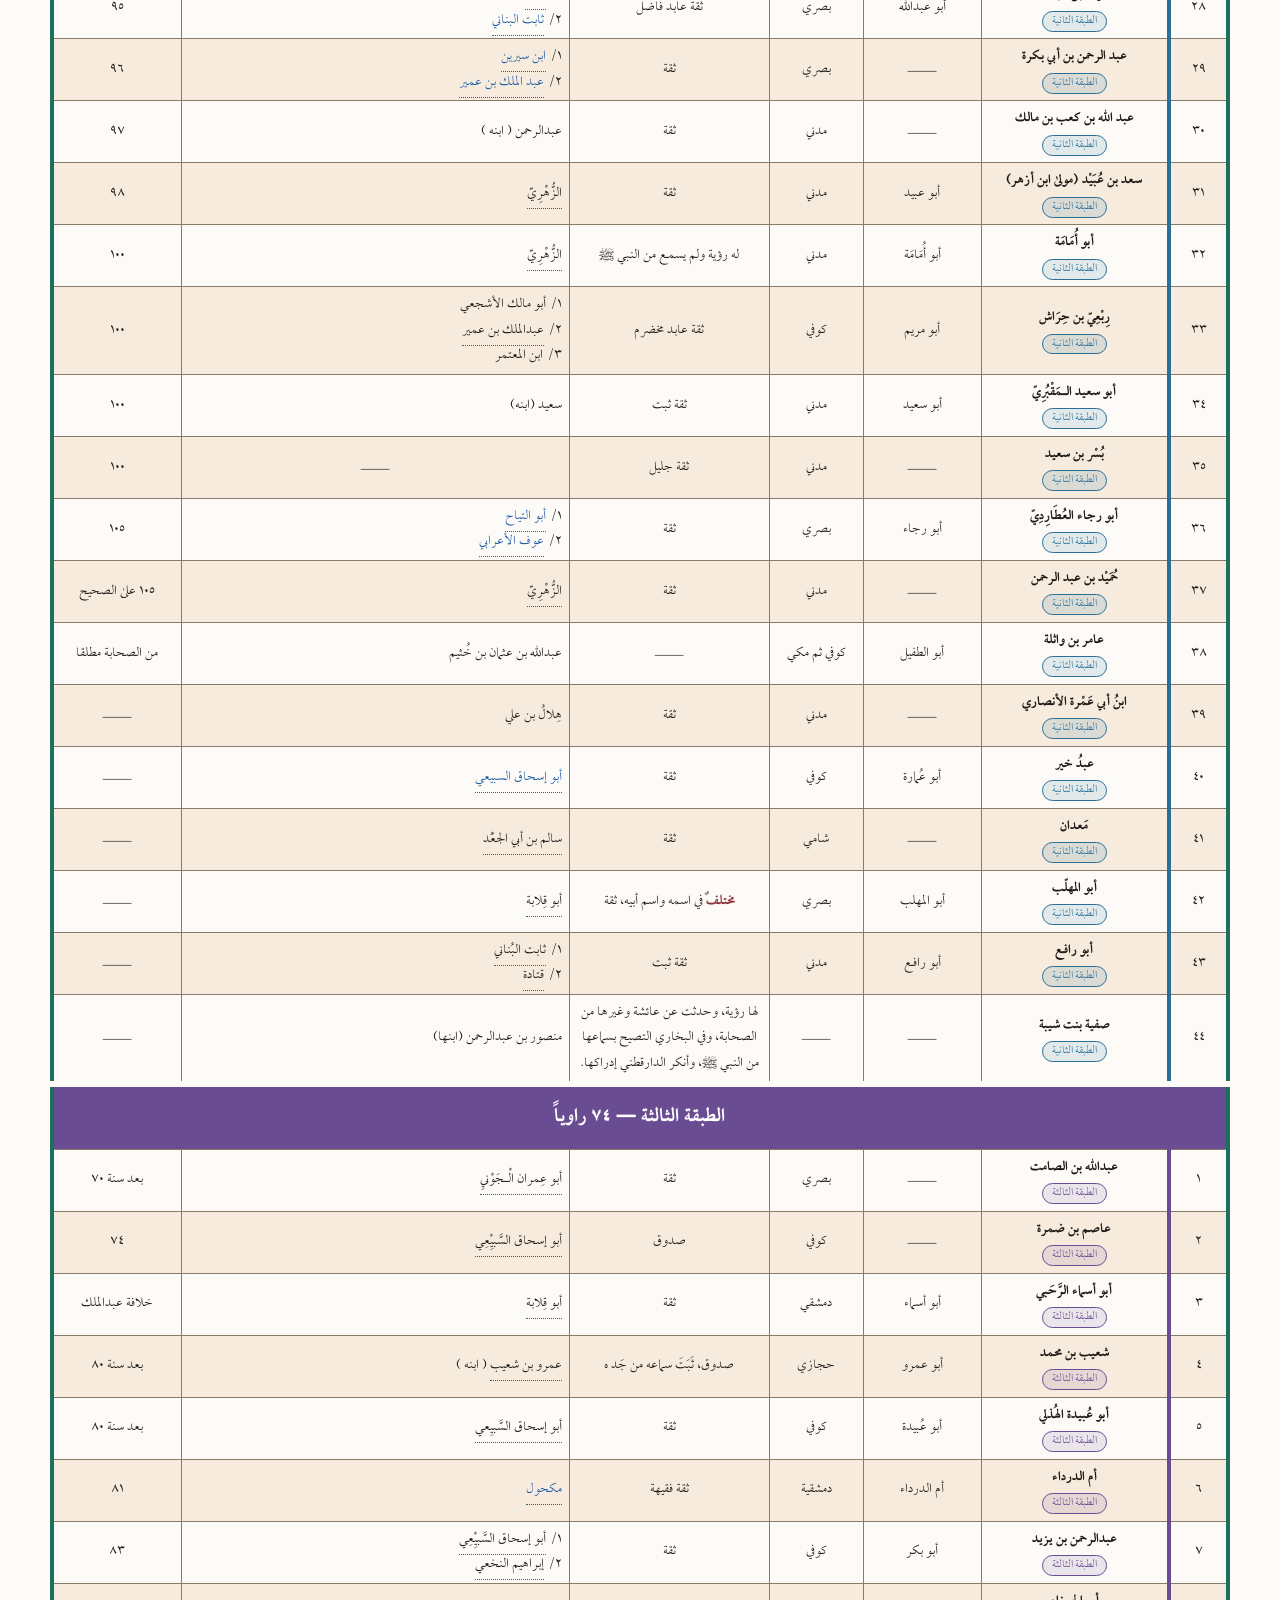
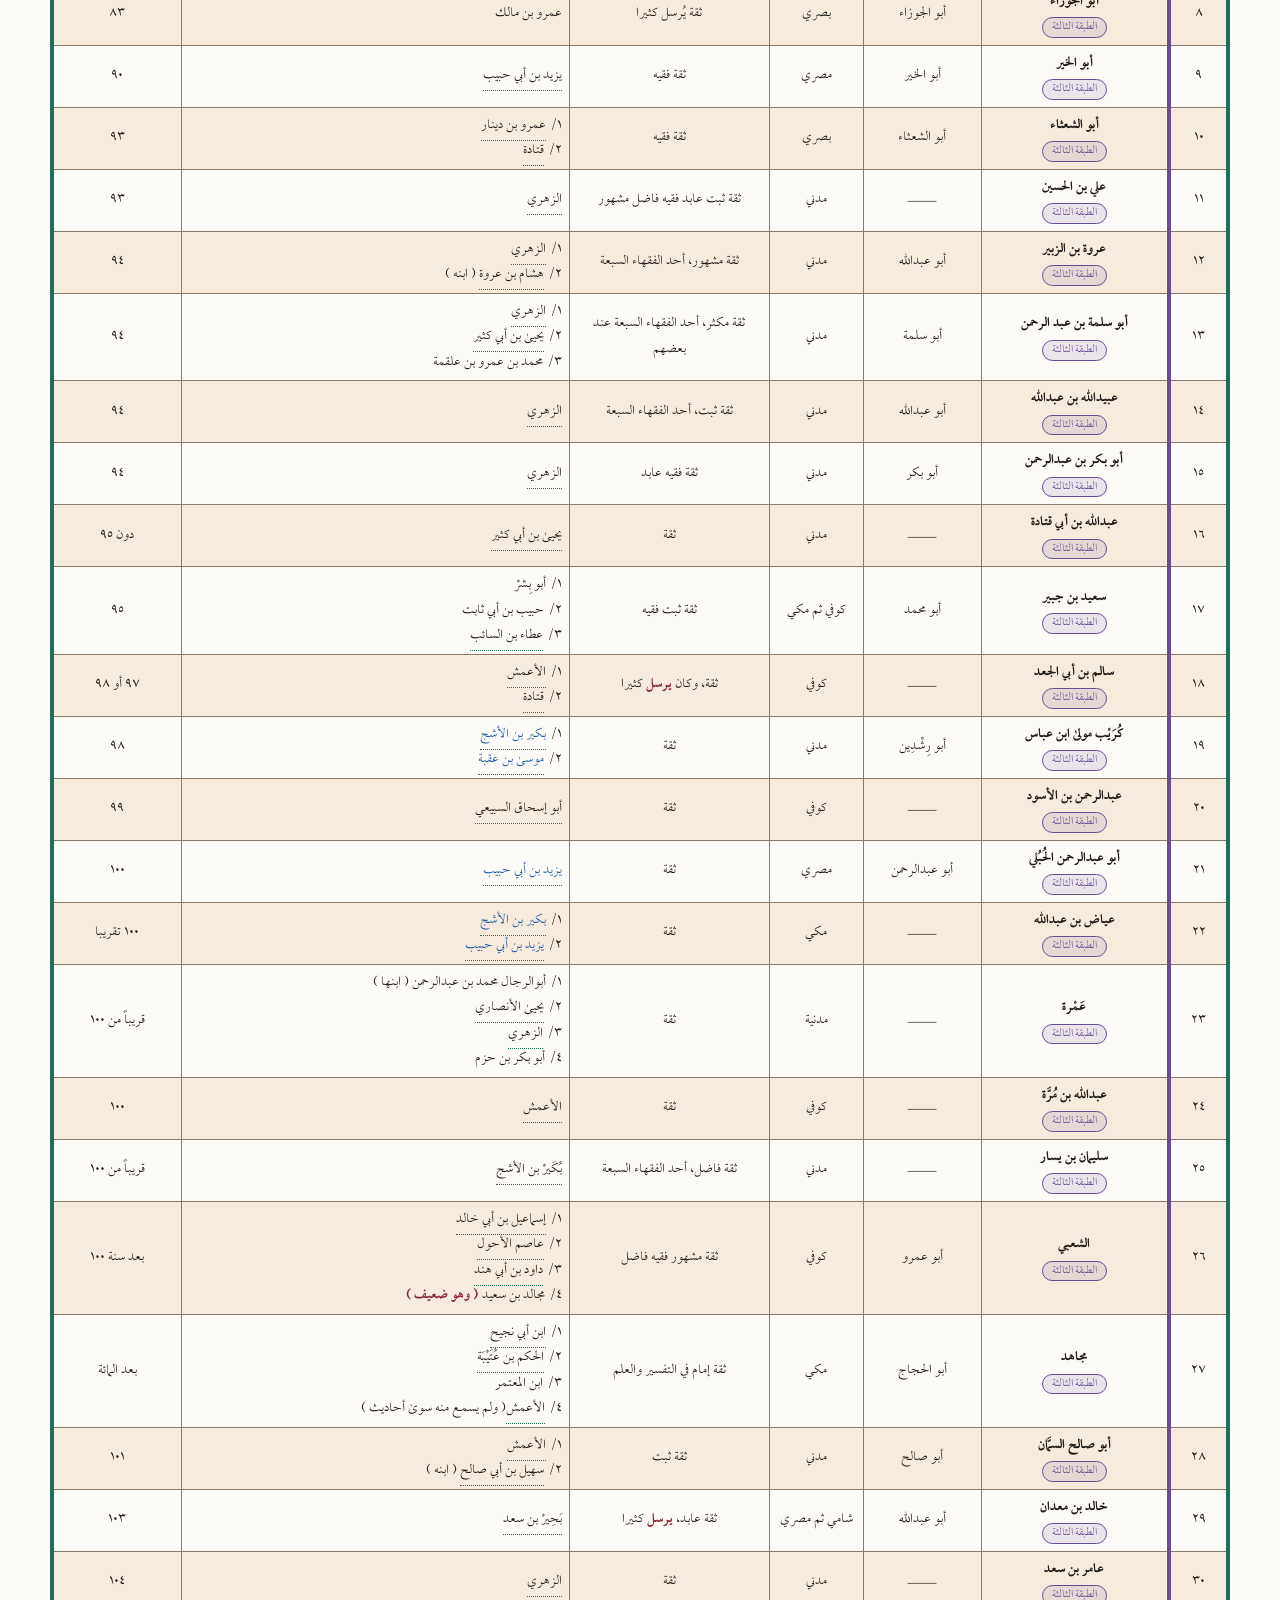
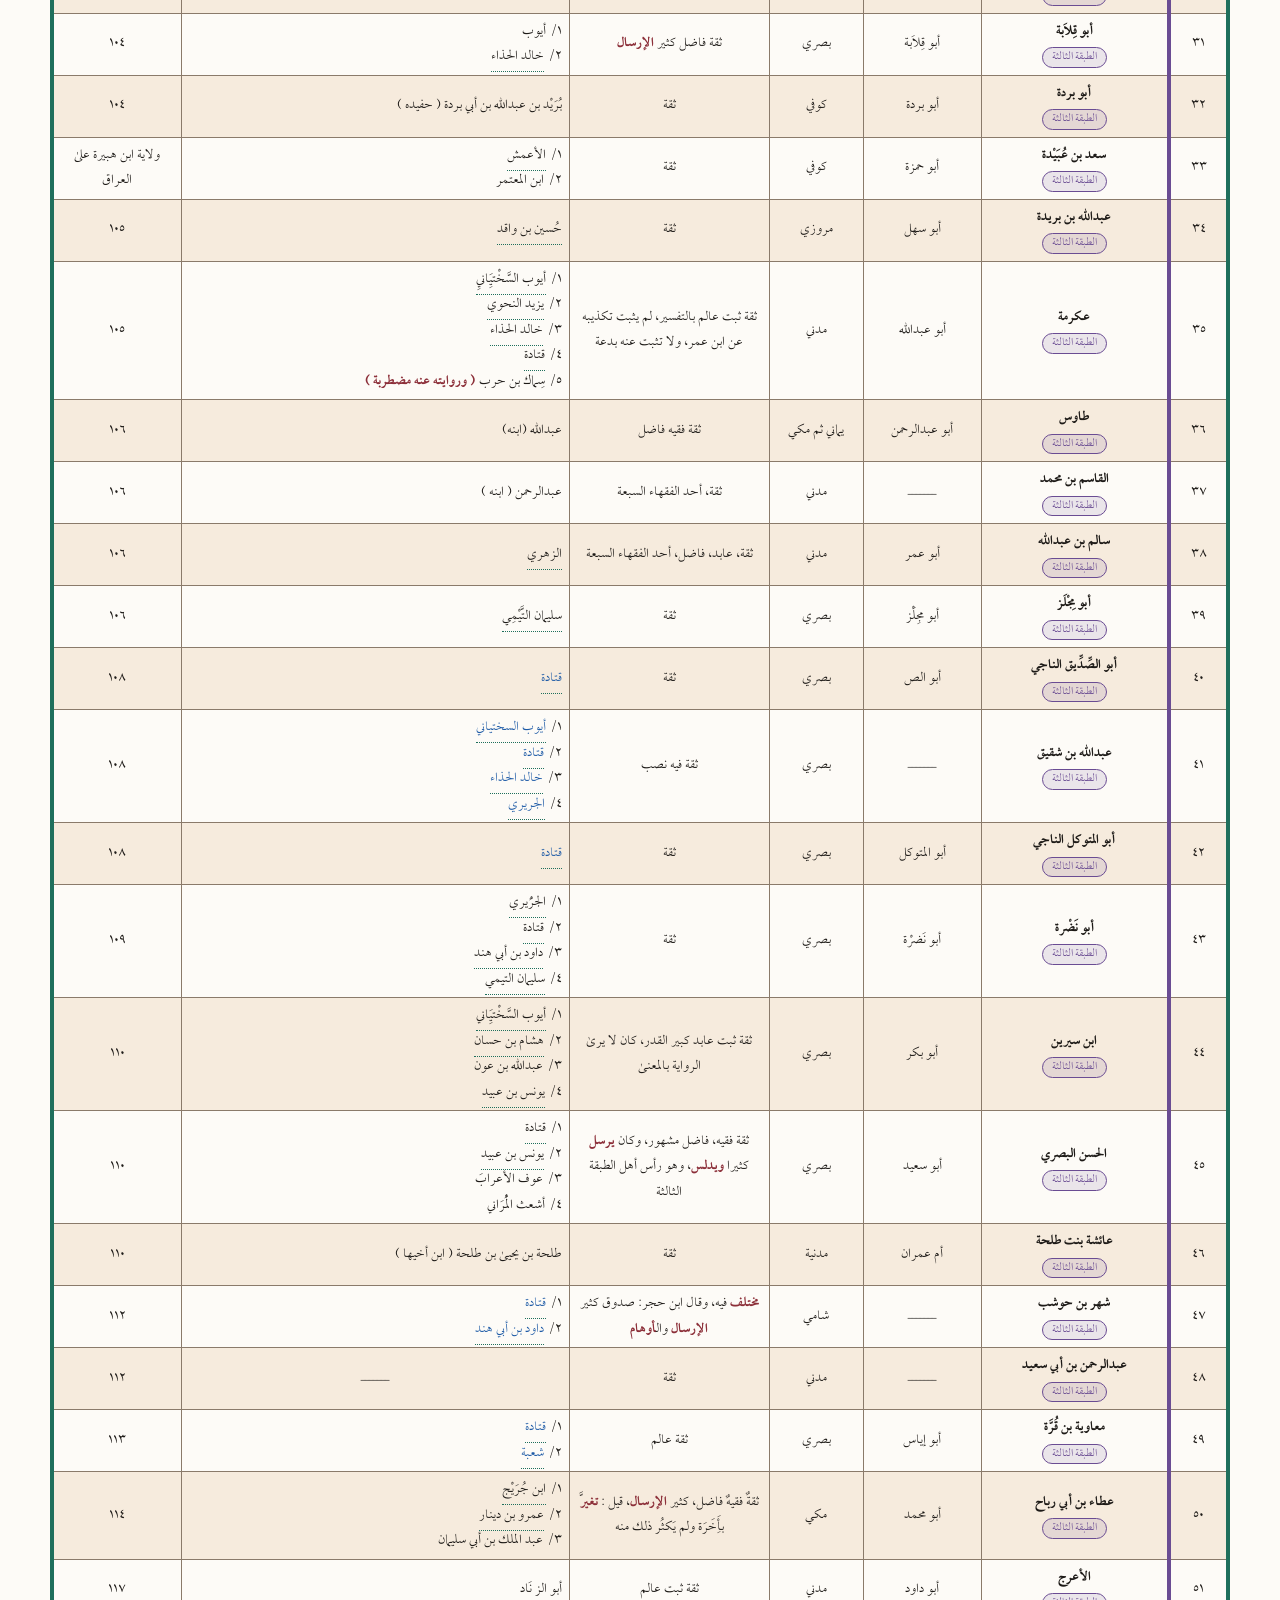
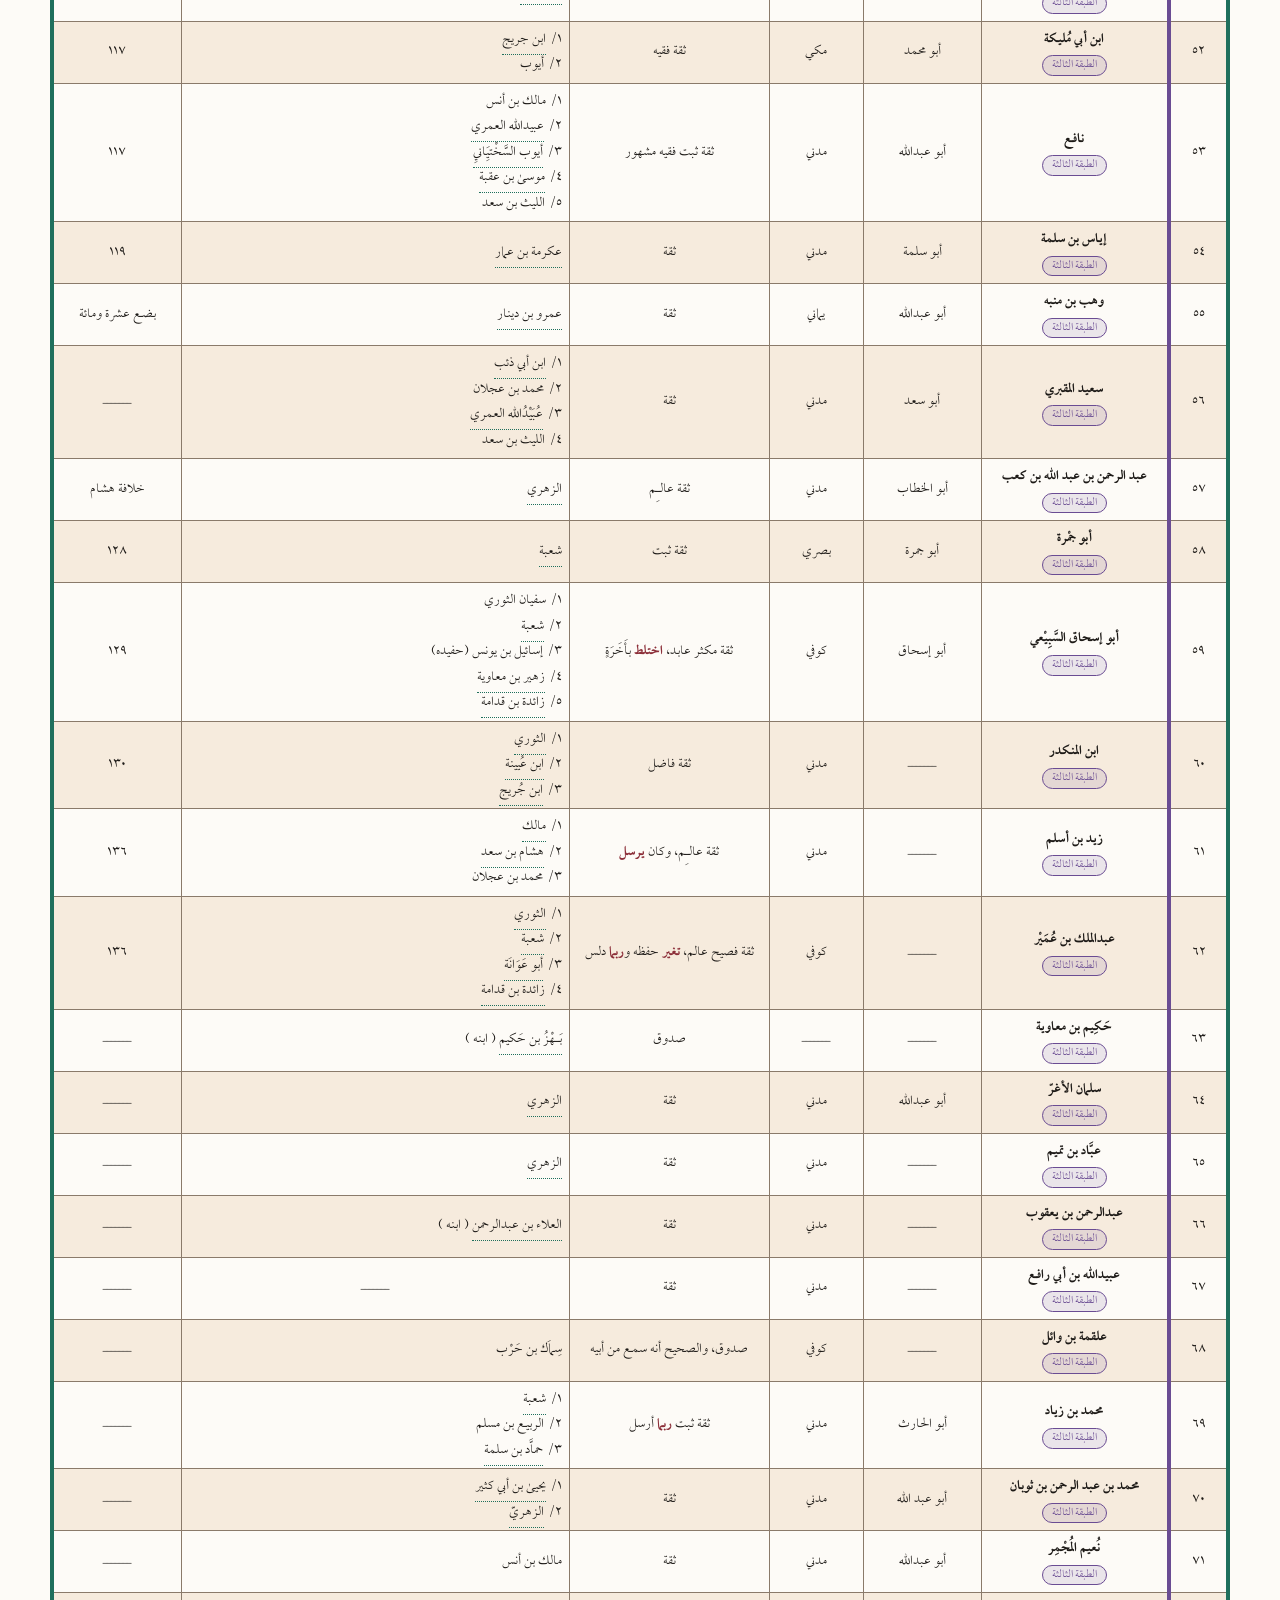
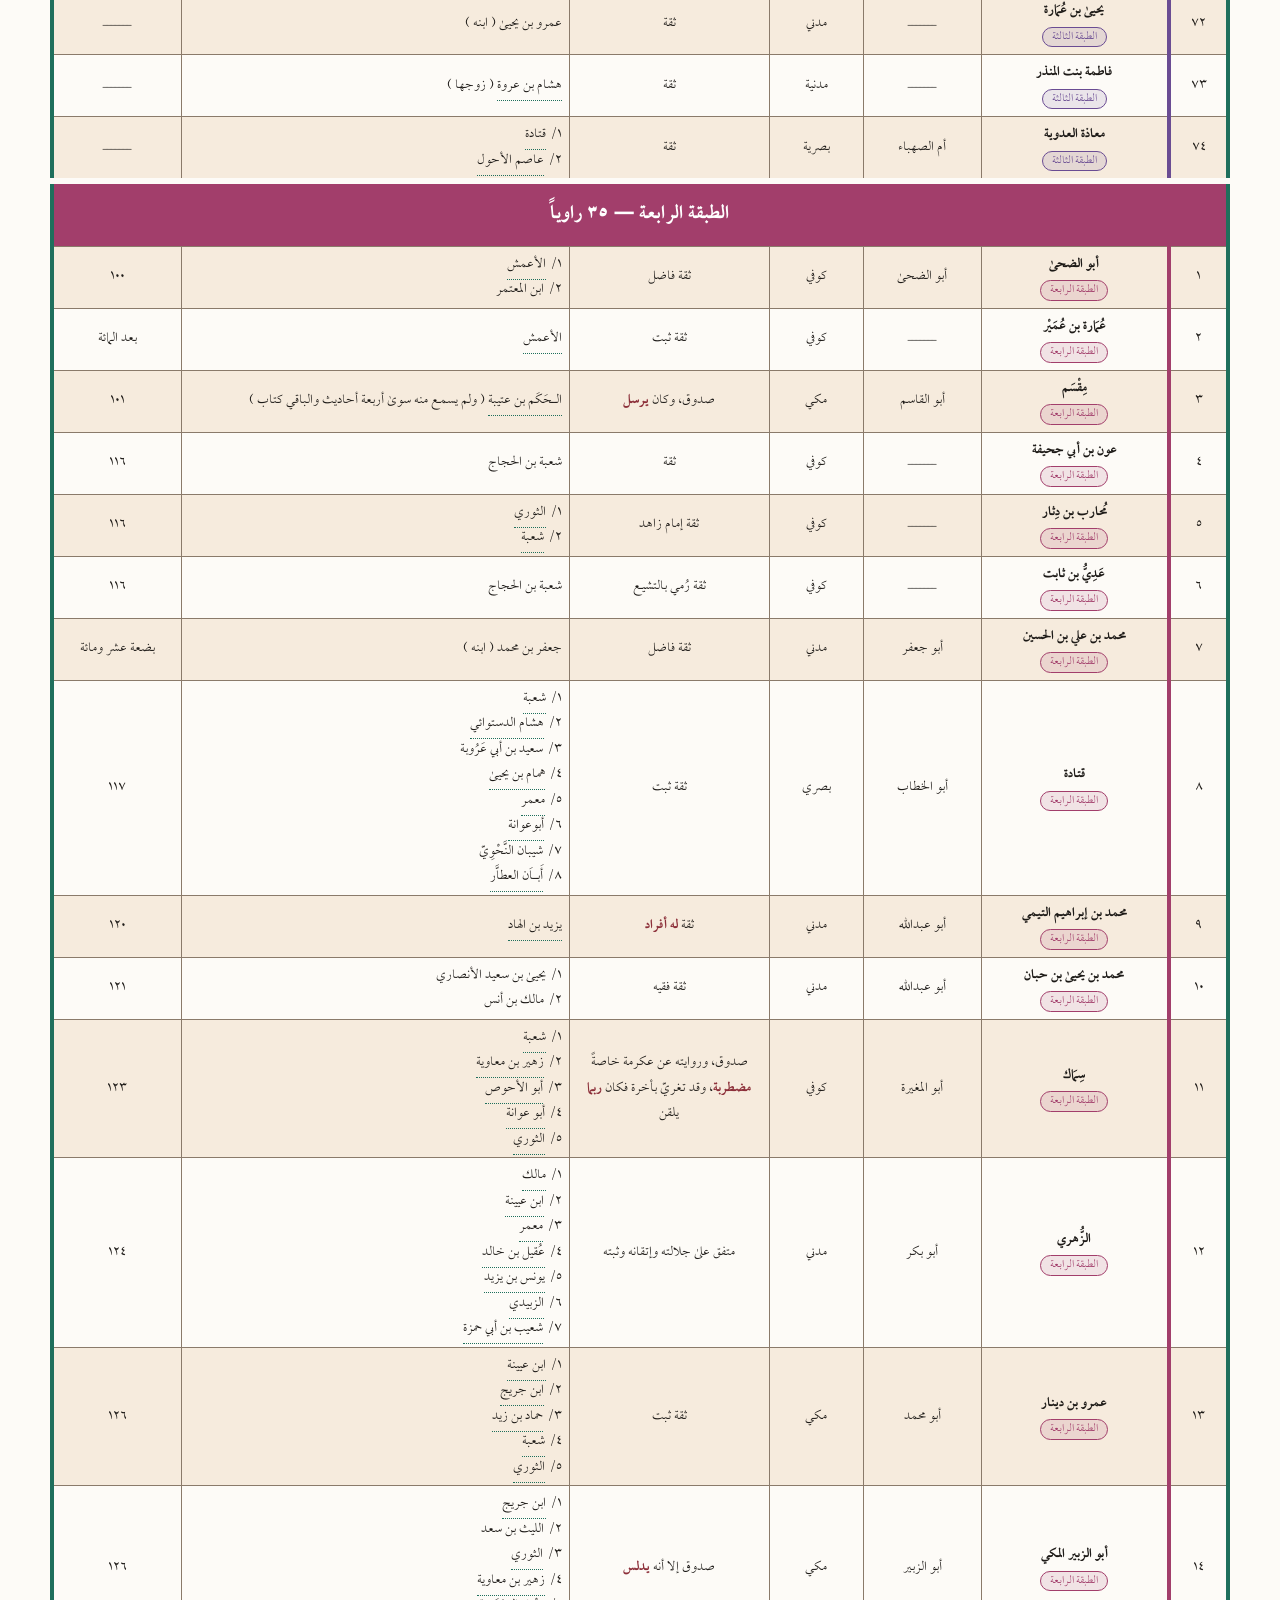
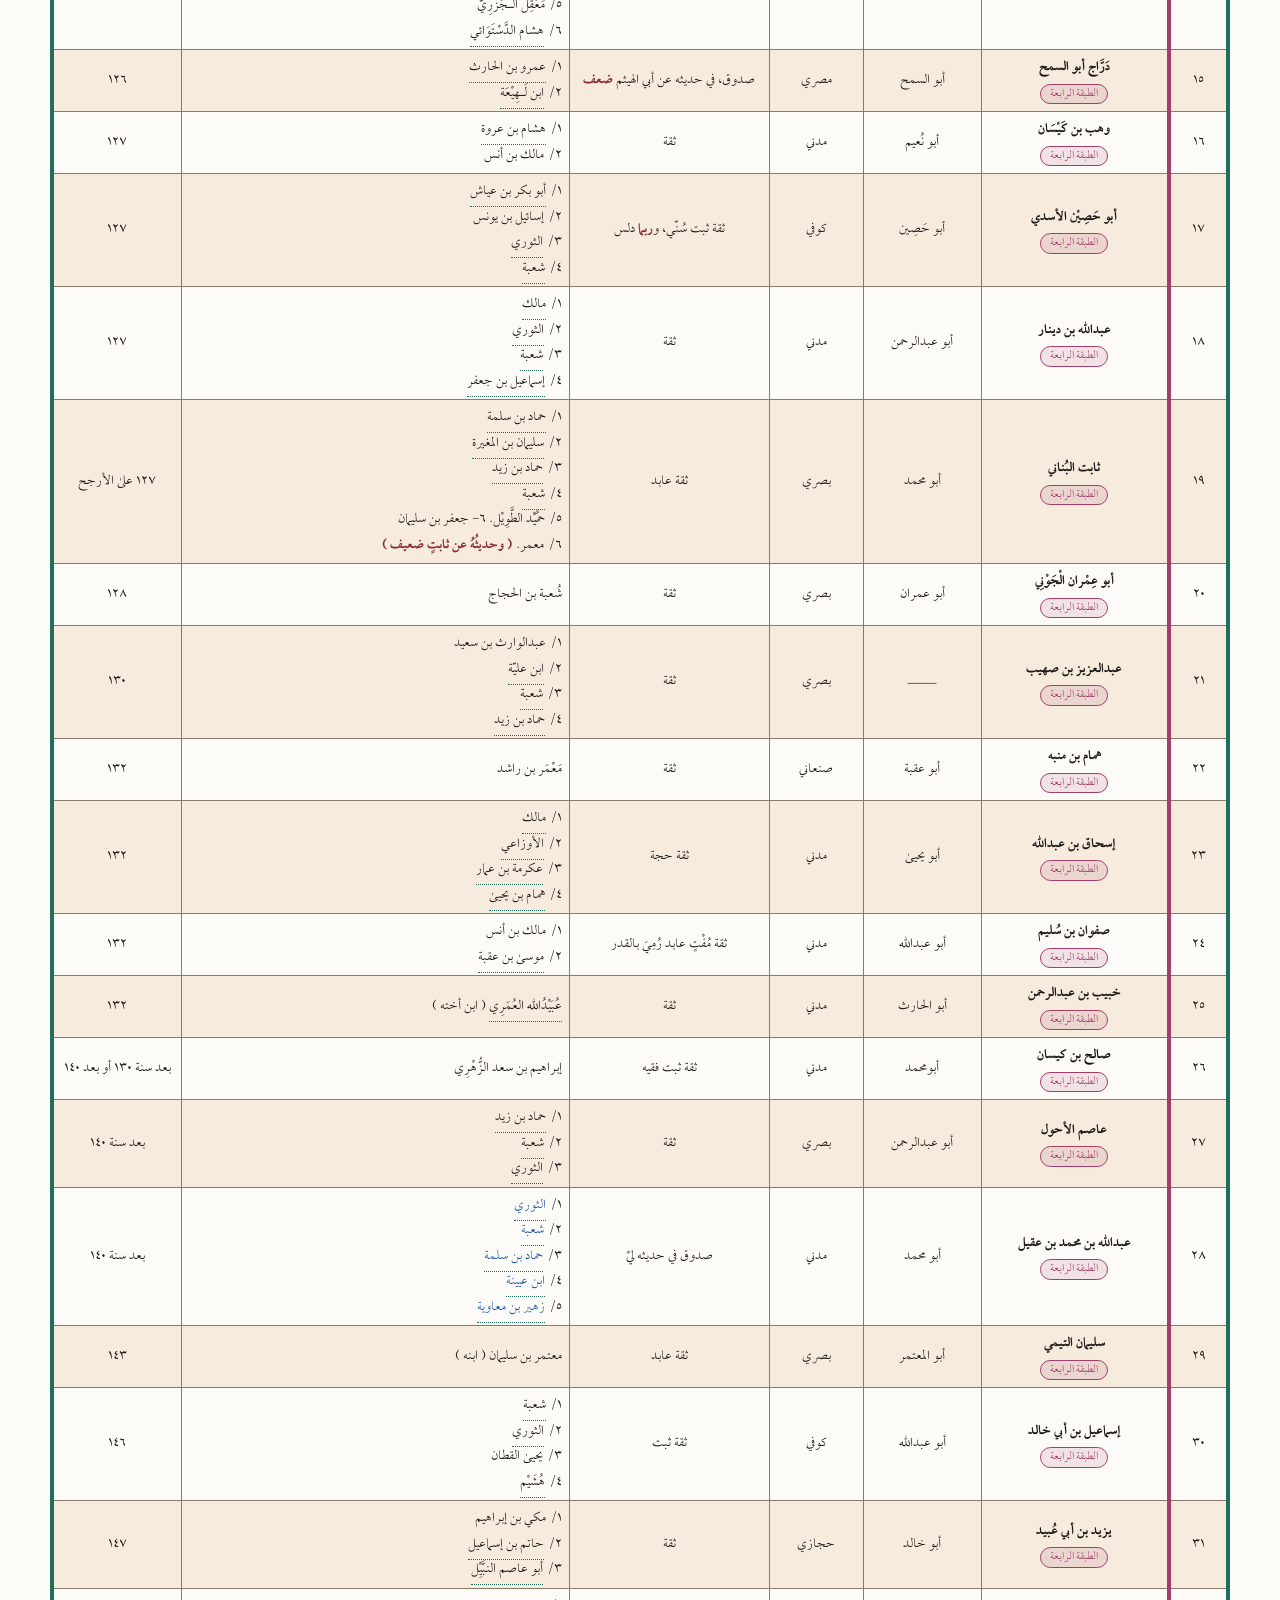
==== commit 2e95f669: "Add files via upload" ====
--- a/index.html
+++ b/index.html
@@ -53,6 +53,8 @@
 li{display:flex;gap:8px;align-items:baseline;justify-content:space-between;border-bottom:1px dotted var(--ln);padding:1px 0;break-inside:avoid}
 li small{opacity:1}.leg{display:flex;flex-wrap:wrap;gap:5px;justify-content:center;margin:6px 0 10px}
 tr td:nth-child(2){border-inline-start:4px solid var(--kk)}
+tr.sep td,tr.sep td:nth-child(2){background:var(--kk)!important;color:#fff;font-size:22px;font-weight:800;text-align:center;padding:12px 8px;border:0;border-top:6px solid var(--bg);letter-spacing:.3px;scroll-margin-top:170px}
+@media(max-width:760px){tr.sep{border:0;background:none}tr.sep td:first-child{display:block}tr.sep td::before{content:none}tr.sep td{border-radius:10px;font-size:20px}}
 </style></head><body>
 <header><h1>مُلَخَّصُ رُواة السُّنَّة</h1><p id="stat"></p>
 <div class="bar"><input id="q" type="search" placeholder="ابحث باسم الراوي أو كنيته أو من روى عنه…" aria-label="بحث"><select id="bal" aria-label="البلد"></select><select id="rk" aria-label="المرتبة"></select><button id="th" title="الوضع الليلي" aria-label="الوضع الليلي">◐</button></div>
@@ -60,7 +62,7 @@
 <main><div id="info" class="info"></div><div id="view"></div></main>
 <footer><a href="rawat-alsunna.pdf" download>تحميل نسخة PDF</a> · <a href="#" onclick="window.print();return false">طباعة</a><p>الأسماء <span class="a">بالأزرق</span> في «الرواة عنه» أضيفت من خارج الملف الأصلي وتحتاج مراجعة.</p></footer>
 <button id="up" aria-label="للأعلى">↑</button>
-<script>window.DATA=[{"c":0,"n":1,"name":"أبو بكر الصِّدِّيق","k":"أبو بكر","b":"مدني","r":"","w":["عائشة (ابنته)"],"a":0,"d":"١٣"},{"c":0,"n":2,"name":"معاذ بن جبل","k":"أبو عبد الرحمن","b":"شامي","r":"","w":["عبدالرحمن بن غَنْم"],"a":0,"d":"١٨"},{"c":0,"n":3,"name":"عمر بن الخطاب","k":"أبو حفص","b":"مدني","r":"","w":["عبدالله (ابنه)","ابن عباس","أسْلَـم (مولاه)"],"a":0,"d":"٢٣"},{"c":0,"n":4,"name":"أُبَيّ بن كعب","k":"أبو المنذر وأبو الطفيل","b":"مدني","r":"","w":["ابن عباس رضي الله عنهما"],"a":0,"d":"٣٠"},{"c":0,"n":5,"name":"أبو ذرّ الغِفَاري","k":"أبو ذر","b":"شامي ومدني","r":"","w":["عبدالله بن الصامت"],"a":0,"d":"٣٢"},{"c":0,"n":6,"name":"عبد الله بن مسعود","k":"أبو عبد الرحمن","b":"كوفي","r":"","w":["علقمة بن قيس","أبو وائل (شقيق بن سلمة)","الأسود بن يزيد","أبوالأحوص (عوف ابن مالك)","مسروق","زِرّ بن حُبَيْش. (واختلف في سماع ابْنيَْه منه)"],"a":0,"d":"٣٢"},{"c":0,"n":7,"name":"أبو الدرداء","k":"أبو الدرداء","b":"دمشقي","r":"","w":["زوجته أم الدرداء (الصغرى)"],"a":0,"d":"خلافة عثمان"},{"c":0,"n":8,"name":"عبادة بن الصامت","k":"أبو الوليد","b":"شامي","r":"","w":[],"a":0,"d":"٣٤"},{"c":0,"n":9,"name":"عثمان بن عفَّان","k":"أبو ليلى","b":"مدني","r":"","w":["أبان بن عثمان (ابنه)","حمُران (مولاه)"],"a":0,"d":"٣٥"},{"c":0,"n":10,"name":"حُذيفة بن اليمان","k":"أبو عبد الله","b":"كوفي","r":"","w":["أبو وائل","رِبْعِيّ بن حِرَاش"],"a":0,"d":"٣٦"},{"c":0,"n":11,"name":"الزُّبير بن العوَّام","k":"أبو عبد الله","b":"مدني","r":"","w":["عبدالله، عروة (ابناه)"],"a":0,"d":"٣٦"},{"c":0,"n":12,"name":"كعب بن مالك","k":"","b":"مدني","r":"","w":["عبدالله وعبدالرحمن و عُبيدالله (أبناؤه)"],"a":0,"d":"خلافة علي"},{"c":0,"n":13,"name":"أبو مسعود الأنصاري","k":"أبو مسعود","b":"مدني","r":"","w":["أبو وائل","عبدالرحمن بن يزيد"],"a":1,"d":"قريباً من ٤٠"},{"c":0,"n":14,"name":"علي بن أبي طالب","k":"أبو تراب وأبو الحسن","b":"كوفي","r":"","w":["الحسينْ بن علي (ابنه)","ابن أبي ليلى","عاصم بن ضمرة","أبو عبدالرحمن السُّلَمِي","الحارث الأعور"],"a":0,"d":"٤٠"},{"c":0,"n":15,"name":"زيد بن ثابت","k":"أبو خارجة","b":"مدني","r":"","w":["خارجة (ابنه)"],"a":0,"d":"٤٥ وقيل بعد الخمسين"},{"c":0,"n":16,"name":"أبو موسى الأشعري","k":"أبو موسى","b":"كوفي","r":"","w":["أبو بُرْدة (ابنه)"],"a":0,"d":"٥٠"},{"c":0,"n":17,"name":"أبو أيوب الأنصاري","k":"أبو أيوب","b":"مدني","r":"","w":["عطاء بن يسار","أبو الخير"],"a":1,"d":"٥٠"},{"c":0,"n":18,"name":"المغيرة بن شُعْبة","k":"","b":"","r":"","w":["مسروق","أبو وائل"],"a":1,"d":"٥٠"},{"c":0,"n":19,"name":"جرير بن عبد الله","k":"","b":"مدني","r":"","w":["قيس بن أبي حازم","أبو زرعة بن عمرو بن جرير (حفيده)"],"a":0,"d":"٥١ وقيل بعدها"},{"c":0,"n":20,"name":"أبو بكرة","k":"أبو بكرة","b":"بصري","r":"","w":["عبدالرحمن ( ابنه )","الحسن البصري"],"a":0,"d":"٥١ أو ٥٢"},{"c":0,"n":21,"name":"عِمران بن حُصَيْن","k":"أبو نجيد","b":"بصري","r":"","w":["الحسن البصري","مطر ف بن عبدالله","أبو المهلَّب الجرَْمِي"],"a":0,"d":"٥٢"},{"c":0,"n":22,"name":"أبو قتادة","k":"أبو قتادة","b":"مدني","r":"","w":["عبدالله (ابنه)"],"a":0,"d":"٥٤"},{"c":0,"n":23,"name":"ثوبان","k":"","b":"شامي","r":"","w":["أبو أسماء الرَحَبي"],"a":0,"d":"٥٤"},{"c":0,"n":24,"name":"أسامة بن زيد","k":"أبو محمد وأبو زيد","b":"مدني","r":"","w":["أبو عثمان النهدي"],"a":0,"d":"٥٤"},{"c":0,"n":25,"name":"سعد بن أبي وقّاص","k":"أبو إسحاق","b":"مدني","r":"","w":["عامر بن سعد ( ابنه )"],"a":0,"d":"٥٥"},{"c":0,"n":26,"name":"عائشة","k":"أم عبد الله","b":"مدنية","r":"","w":["عروة بن الزبير (ابن أختها)","القاسم بن محمد (ابن أخيها)","أبو سلمة بن عبدالرحمن","مسروق","الأسود بن يزيد","عَمْرَة بنت عبدالرحمن"],"a":0,"d":"٥٧"},{"c":0,"n":27,"name":"أبو هريرة","k":"أبو هريرة","b":"مدني","r":"","w":["أبو صالح السَّماَّن","أبو سلمة بن عبدالرحمن","الأعرج","محمد بن سيرين","سعيد بن المسيب","سعيد المَقْبرُِي","همام بن مُنبَه","عبدالرحمن بن يعقوب","أبوحازم الأشجعي","أبو زُرْعة بن عمرو بن جرير"],"a":0,"d":"٥٧ أو ٥٨ أو ٥٩"},{"c":0,"n":28,"name":"سَمُرَة بن جندُب","k":"","b":"بصري","r":"","w":["الحسن البصري"],"a":0,"d":"٥٨"},{"c":0,"n":29,"name":"عقبة بن عامر","k":"أبو حماد","b":"مصري","r":"","w":["أبو الخير (مرثد بن عبدالله)"],"a":0,"d":"٥٨"},{"c":0,"n":30,"name":"وائِل بن حُجْر","k":"أبو هنيدة","b":"كوفي","r":"","w":["علقمة ( ابنه )","عبدالجبار (ابنه)","كُلَيب بن شهاب"],"a":0,"d":"خلافة معاوية"},{"c":0,"n":31,"name":"معاوية بن أبي سفيان","k":"أبو عبد الرحمن","b":"شامي","r":"","w":["ابن عباس","أبو إدريس الخولاني","حميد بن عبدالرحمن"],"a":1,"d":"٦٠"},{"c":0,"n":32,"name":"بُريدة","k":"أبو سهل","b":"مروزي","r":"","w":["عبدالله، وسليمان (ابناه )"],"a":0,"d":"٦٣"},{"c":0,"n":33,"name":"عبد الله بن عمرو","k":"أبو محمد","b":"حجازي","r":"","w":["شعيب بن محمد (حفيده )","أبو عبدالرحمن الـحُبُـلِـيّ"],"a":0,"d":"ليالي الحرة بالطائف"},{"c":0,"n":34,"name":"أم سلمة","k":"أم سلمة","b":"مدنية","r":"","w":["زينب ( ابنتها ) رضي الله عنها","أبو سلمة بن عبدالرحمن"],"a":0,"d":"٦٣"},{"c":0,"n":35,"name":"النعمان بن بشير","k":"","b":"شامي ثم كوفي","r":"","w":["الشعبي"],"a":0,"d":"٦٥"},{"c":0,"n":36,"name":"ابن عباس","k":"أبو العباس","b":"مدني ثم مكي","r":"","w":["سعيد بن جُبَيرْ","عكرمة (مولاه)","عطاء بن أبي رباح","طاوس","مجاهد","عبيد الله بن عبدالله بن عتبة بن مسعود","أبو الشعثاء جابر بن زيد","كُرَيْب (مولاه)"],"a":0,"d":"٦٨"},{"c":0,"n":37,"name":"جابر بن سمرة","k":"أبو عبد الله","b":"كوفي","r":"","w":["سِماَك بن حرب"],"a":0,"d":"بعد سنة ٧٠"},{"c":0,"n":38,"name":"البراء","k":"أبو عمارة","b":"كوفي","r":"","w":["أبو إسحاق السَّبيِعِيّ"],"a":0,"d":"٧٢"},{"c":0,"n":39,"name":"عبد الله بن الزبير","k":"أبو بكر وأبو خبيب","b":"","r":"","w":["عروة (أخوه)"],"a":0,"d":"٧٣"},{"c":0,"n":40,"name":"ابن عمر","k":"أبو عبد الرحمن","b":"مدني","r":"","w":["سالم بن عبدالله (ابنه)","نافع (مولاه)","عبدالله بن دينار"],"a":0,"d":"٧٣"},{"c":0,"n":41,"name":"أسماء","k":"أم عبد الله","b":"مدنية","r":"","w":["فاطمة بنت المنذر","عروة بن الزبير"],"a":0,"d":"٧٣ أو ٧٤"},{"c":0,"n":42,"name":"رافع بن خَدِيْج","k":"","b":"مدني","r":"","w":["عَبَايَة بن رِفَاعَة بن رافع (حفيده )"],"a":0,"d":"٧٤"},{"c":0,"n":43,"name":"أبو سعيد الخدري","k":"أبو سعيد","b":"مدني","r":"","w":["المنذر بن مالك (أبو نَضرْة)","أبو صالح السَّماَّن","عطاء بن يسار","عطية العوفي (وهو ضعيف)"],"a":0,"d":"٧٤"},{"c":0,"n":44,"name":"سَلَمَة بن الأكوع","k":"أبو إياس","b":"مدني","r":"","w":["إياس بن سلمة (ابنه)","يزيد بن أبي عُبَيْد (مولاه )"],"a":0,"d":"٧٤"},{"c":0,"n":45,"name":"جابر بن عبد الله","k":"","b":"مدني","r":"","w":["عطاء بن أبي رباح","عمرو بن دينار","محمد بن المنُْكَدِر","أبو الزبير المكي","محمد بن علي بن الحسين","أبو سفيان طلحة بن نافع"],"a":0,"d":"٧٨"},{"c":0,"n":46,"name":"أبو أُمامة","k":"أبو أمامة","b":"شامي","r":"","w":["القاسم بن عبدالرحمن"],"a":0,"d":"٨٦"},{"c":0,"n":47,"name":"عبد الله بن أبي أوفى","k":"","b":"كوفي","r":"","w":["إسماعيل بن أبي خالد","أبو إسحاق الشيباني"],"a":0,"d":"٨٧"},{"c":0,"n":48,"name":"سَهْل بن سعد","k":"أبو العباس","b":"مدني","r":"","w":["أبو حازم الأعرج","عباس (ابنه)"],"a":0,"d":"٨٨"},{"c":0,"n":49,"name":"أنس","k":"أبو حمزة","b":"بصري","r":"","w":["الزُّهْرِي","ثابت البُناَنيِّ","قتادة","حمُيَْد الطَّوِيل","عبدالعزيز بن صهيب","إسحاق بن عبدالله بن أبي طلحة","الحسن البصري"],"a":0,"d":"٩٣"},{"c":0,"n":50,"name":"أم عطيّة","k":"أم عطية","b":"بصرية","r":"","w":["حفصة بنت سيرين","محمد بن سيرين"],"a":0,"d":""},{"c":1,"n":1,"name":"كعب الأحبار","k":"أبو إسحاق","b":"شامي","r":"ثقة، مخضرم","w":["أبو هريرة","ابن عباس"],"a":1,"d":"٣٢"},{"c":1,"n":2,"name":"علقمة","k":"أبو شبْل","b":"كوفي","r":"ثقة ثبت فقيه عابد","w":["إبراهيم النخعي"],"a":0,"d":"٦١"},{"c":1,"n":3,"name":"مسروق","k":"أبو عائشة","b":"كوفي","r":"ثقة فقيه عابد مخضرم","w":["الشعبي","أبو الضُّحَى ( مسلم بن صُبَيْح )"],"a":0,"d":"٦٣"},{"c":1,"n":4,"name":"عَبِيْدَة السَّلْمَانِي","k":"أبو عمرو","b":"كوفي","r":"ثقة ثبت","w":["ابن سيرين","إبراهيم النخعي"],"a":0,"d":"قبل السبعين على الصحيح"},{"c":1,"n":5,"name":"أبو عبد الرحمن السُّلَمي","k":"أبو عبدالرحمن","b":"كوفي","r":"ثقة ثبت","w":["سعد بن عُبَيْدِة السُّلَمِيّ"],"a":0,"d":"بعد السبعين"},{"c":1,"n":6,"name":"عُبَيْدُ بن عُمَيْر","k":"أبو عاصم","b":"مكي","r":"مجُمعٌ على ثقته","w":["عطاء بن أبي رباح"],"a":0,"d":"قبل ابن عمر"},{"c":1,"n":7,"name":"الحارث الأعور","k":"أبو زهير","b":"كوفي","r":"ضعف، وليس له عند النسائي سوى حديثين، وهو","w":["أبو إسحاق السَّبيِْعِي"],"a":0,"d":"خلافة ابن الزبير"},{"c":1,"n":8,"name":"زينب بنت أبي سلمة","k":"","b":"مدنية","r":"","w":["عروة بن الزبير"],"a":0,"d":"٧٣"},{"c":1,"n":9,"name":"عمرو بن ميمون","k":"أبو عبدالله","b":"كوفي","r":"ثقة عابد","w":["أبو إسحاق السَّبيِْعِي"],"a":0,"d":"٧٤"},{"c":1,"n":10,"name":"الأسود بن يزيد","k":"أبو عبدالرحمن","b":"كوفي","r":"ثقة مخضرم مكثر فقيه","w":["إبراهيم النخعي","أبو إسحاق السبيعي","عبدالرحمن ابن الأسود ( ابنه )"],"a":0,"d":"٧٤"},{"c":1,"n":11,"name":"حُمران مولى عثمان","k":"","b":"مدني","r":"ثقة","w":["عروة بن الزبير"],"a":1,"d":"٧٥"},{"c":1,"n":12,"name":"عبد الرحمن بن غَنْم","k":"","b":"شامي","r":"مختلفٌ في صحبته، وهو","w":["عُبادة بن نُسيَّ"],"a":0,"d":"٧٨"},{"c":1,"n":13,"name":"عبد الرحمن بن عبد الله بن مسعود","k":"","b":"كوفي","r":"ثقة","w":["القاسم بن عبدالرحمن ( ابنه )"],"a":0,"d":"٧٩"},{"c":1,"n":14,"name":"أسلم مولى عمر","k":"أبو زيد","b":"مدني","r":"ثقة، مخضرم","w":["زيد بن أسلم ( ابنه )"],"a":0,"d":"٨٠"},{"c":1,"n":15,"name":"جُبير بن نُفير","k":"","b":"مصري","r":"ثقة مخضرم جليل","w":["عبدالرحمن (ابنه)"],"a":0,"d":"٨٠"},{"c":1,"n":16,"name":"أبو إدريس الخولاني","k":"أبو إدريس","b":"شامي","r":"","w":["الزُّهْرِيّ"],"a":0,"d":"٨٠"},{"c":1,"n":17,"name":"زيد بن وهب","k":"أبو سليمان","b":"كوفي","r":"ثقة جليل مخضرم","w":["الأعمش"],"a":0,"d":"بعد الثمانين"},{"c":1,"n":18,"name":"طارق بن شهاب","k":"أبو عبدالله","b":"كوفي","r":"له رؤية ولم يسمع","w":[],"a":0,"d":"٨٢"},{"c":1,"n":19,"name":"زِرُّ بن حُبَيْش","k":"أبو مريم","b":"كوفي","r":"ثقة جليل مخضرم","w":["عاصم بن بهدلة ( ابن أبي النَّجُود )"],"a":0,"d":"٨٢"},{"c":1,"n":20,"name":"أبو وائل","k":"أبو وائل","b":"كوفي","r":"ثقة مخضرم","w":["الأعمش","ابن المعتمر","عاصم بن بهدلة ( ابن أبي النَّجُود )"],"a":0,"d":"٨٢"},{"c":1,"n":21,"name":"عبد الرحمن بن أبي ليلى","k":"أبو عيسى","b":"مدني ثم كوفي","r":"ثقة","w":["الشعبي","الحكم بن عتيبة","عمرو بن مرة","عدي بن ثابت"],"a":1,"d":"٨٣"},{"c":1,"n":22,"name":"قيس بن أبي حازم","k":"أبو عبدالله","b":"كوفي","r":"ثقة","w":["إسماعيل بن أبي خالد"],"a":0,"d":"قريباً من ٩٠"},{"c":1,"n":23,"name":"أبو العالية","k":"أبو العالية","b":"بصري","r":"ثقة كثير الإرسال","w":["الربيع بن أنس"],"a":0,"d":"٩٠"},{"c":1,"n":24,"name":"مالك بن أوس","k":"أبو سعيد","b":"مدني","r":"له رؤية، وروى عن عمر","w":["الزهري"],"a":0,"d":"٩٢"},{"c":1,"n":25,"name":"عطاء بن يسار","k":"أبو محمد","b":"مدني","r":"ثقة فاضل، صاحب مواعظ وعبادة","w":["زيد بن أسلم","صفوان بن سليم","هِلاَل بن علي"],"a":0,"d":"٩٤"},{"c":1,"n":26,"name":"سعيد بن المسيَّب","k":"أبو محمد","b":"مدني","r":"","w":["قتادة","الزهري","يحيى الأنصاري"],"a":0,"d":"٩٤"},{"c":1,"n":27,"name":"أبو عثمان النهدي","k":"أبو عثمان","b":"كوفي","r":"ثقة ثبت عابد، مخضرم","w":["سليمان التَّيْمِي"],"a":0,"d":"٩٥"},{"c":1,"n":28,"name":"مطرِّف بن عبد الله","k":"أبو عبدالله","b":"بصري","r":"ثقة عابد فاضل","w":["قتادة","ثابت البناني"],"a":1,"d":"٩٥"},{"c":1,"n":29,"name":"عبد الرحمن بن أبي بكرة","k":"","b":"بصري","r":"ثقة","w":["ابن سيرين","عبد الملك بن عمير"],"a":1,"d":"٩٦"},{"c":1,"n":30,"name":"عبد الله بن كعب بن مالك","k":"","b":"مدني","r":"ثقة","w":["عبدالرحمن ( ابنه )"],"a":0,"d":"٩٧"},{"c":1,"n":31,"name":"سعد بن عُبَيْد (مولى ابن أزهر)","k":"أبو عبيد","b":"مدني","r":"ثقة","w":["الزُّهْرِيّ"],"a":0,"d":"٩٨"},{"c":1,"n":32,"name":"أبو أُمَامَة","k":"أبو أُمَامَة","b":"مدني","r":"له رؤية ولم يسمع من النبي ﷺ","w":["الزُّهْرِيّ"],"a":0,"d":"١٠٠"},{"c":1,"n":33,"name":"رِبْعِيّ بن حِرَاش","k":"أبو مريم","b":"كوفي","r":"ثقة عابد مخضرم","w":["أبو مالك الأشجعي","عبدالملك بن عمير","ابن المعتمر"],"a":0,"d":"١٠٠"},{"c":1,"n":34,"name":"أبو سعيد الـمَقْبُرِيّ","k":"أبو سعيد","b":"مدني","r":"ثقة ثبت","w":["سعيد (ابنه)"],"a":0,"d":"١٠٠"},{"c":1,"n":35,"name":"بُسْر بن سعيد","k":"","b":"مدني","r":"ثقة جليل","w":[],"a":0,"d":"١٠٠"},{"c":1,"n":36,"name":"أبو رجاء العُطَارِدِيّ","k":"أبو رجاء","b":"بصري","r":"ثقة","w":["أبو التياح","عوف الأعرابي"],"a":1,"d":"١٠٥"},{"c":1,"n":37,"name":"حُمَيْد بن عبد الرحمن","k":"","b":"مدني","r":"ثقة","w":["الزُّهْرِيّ"],"a":0,"d":"١٠٥ على الصحيح"},{"c":1,"n":38,"name":"عامر بن واثلة","k":"أبو الطفيل","b":"كوفي ثم مكي","r":"","w":["عبدالله بن عثمان بن خُثيم"],"a":0,"d":"من الصحابة مطلقا"},{"c":1,"n":39,"name":"ابنُ أبي عَمْرة الأنصاري","k":"","b":"مدني","r":"ثقة","w":["هِلالُ بن علي"],"a":0,"d":""},{"c":1,"n":40,"name":"عبدُ خير","k":"أبو عُمارة","b":"كوفي","r":"ثقة","w":["أبو إسحاق السبيعي"],"a":1,"d":""},{"c":1,"n":41,"name":"مَعدان","k":"","b":"شامي","r":"ثقة","w":["سالم بن أبي الجعَْد"],"a":0,"d":""},{"c":1,"n":42,"name":"أبو المهلّب","k":"أبو المهلب","b":"بصري","r":"مختلفٌ في اسمه واسم أبيه، ثقة","w":["أبو قِلابة"],"a":0,"d":""},{"c":1,"n":43,"name":"أبو رافع","k":"أبو رافع","b":"مدني","r":"ثقة ثبت","w":["ثابت البُناني","قتادة"],"a":0,"d":""},{"c":1,"n":44,"name":"صفية بنت شيبة","k":"","b":"","r":"لها رؤية، وحدثت عن عائشة وغيرها من الصحابة، وفي البخاري التصيح بسماعها من النبي ﷺ، وأنكر الدارقطني إدراكها.","w":["منصور بن عبدالرحمن (ابنها)"],"a":0,"d":""},{"c":2,"n":1,"name":"عبدالله بن الصامت","k":"","b":"بصري","r":"ثقة","w":["أبو عِمران الْـجَوْنيِ"],"a":0,"d":"بعد سنة ٧٠"},{"c":2,"n":2,"name":"عاصم بن ضمرة","k":"","b":"كوفي","r":"صدوق","w":["أبو إسحاق السَّبيِْعِي"],"a":0,"d":"٧٤"},{"c":2,"n":3,"name":"أبو أسماء الرَّحَبي","k":"أبو أسماء","b":"دمشقي","r":"ثقة","w":["أبو قِلابة"],"a":0,"d":"خلافة عبدالملك"},{"c":2,"n":4,"name":"شعيب بن محمد","k":"أبو عمرو","b":"حجازي","r":"صدوق، ثَبَتَ سماعه من جَد ه","w":["عمرو بن شعيب ( ابنه )"],"a":0,"d":"بعد سنة ٨٠"},{"c":2,"n":5,"name":"أبو عُبيدة الهُذلي","k":"أبو عُبيدة","b":"كوفي","r":"ثقة","w":["أبو إسحاق السَّبيِعي"],"a":0,"d":"بعد سنة ٨٠"},{"c":2,"n":6,"name":"أم الدرداء","k":"أم الدرداء","b":"دمشقية","r":"ثقة فقيهة","w":["مكحول"],"a":1,"d":"٨١"},{"c":2,"n":7,"name":"عبدالرحمن بن يزيد","k":"أبو بكر","b":"كوفي","r":"ثقة","w":["أبو إسحاق السَّبيِْعِي","إبراهيم النخعي"],"a":0,"d":"٨٣"},{"c":2,"n":8,"name":"أبو الجوزاء","k":"أبو الجوزاء","b":"بصري","r":"ثقة يُرسل كثيرا","w":["عمرو بن مالك"],"a":0,"d":"٨٣"},{"c":2,"n":9,"name":"أبو الخير","k":"أبو الخير","b":"مصري","r":"ثقة فقيه","w":["يزيد بن أبي حبيب"],"a":0,"d":"٩٠"},{"c":2,"n":10,"name":"أبو الشعثاء","k":"أبو الشعثاء","b":"بصري","r":"ثقة فقيه","w":["عمرو بن دينار","قتادة"],"a":0,"d":"٩٣"},{"c":2,"n":11,"name":"علي بن الحسين","k":"","b":"مدني","r":"ثقة ثبت عابد فقيه فاضل مشهور","w":["الزهري"],"a":0,"d":"٩٣"},{"c":2,"n":12,"name":"عروة بن الزبير","k":"أبو عبدالله","b":"مدني","r":"ثقة مشهور، أحد الفقهاء السبعة","w":["الزهري","هشام بن عروة ( ابنه )"],"a":0,"d":"٩٤"},{"c":2,"n":13,"name":"أبو سلمة بن عبد الرحمن","k":"أبو سلمة","b":"مدني","r":"ثقة مكثر، أحد الفقهاء السبعة عند بعضهم","w":["الزهري","يحيى بن أبي كثير","محمد بن عمرو بن علقمة"],"a":0,"d":"٩٤"},{"c":2,"n":14,"name":"عبيدالله بن عبدالله","k":"أبو عبدالله","b":"مدني","r":"ثقة ثبت، أحد الفقهاء السبعة","w":["الزهري"],"a":0,"d":"٩٤"},{"c":2,"n":15,"name":"أبو بكر بن عبدالرحمن","k":"أبو بكر","b":"مدني","r":"ثقة فقيه عابد","w":["الزهري"],"a":0,"d":"٩٤"},{"c":2,"n":16,"name":"عبدالله بن أبي قتادة","k":"","b":"مدني","r":"ثقة","w":["يحيى بن أبي كثير"],"a":0,"d":"دون ٩٥"},{"c":2,"n":17,"name":"سعيد بن جبير","k":"أبو محمد","b":"كوفي ثم مكي","r":"ثقة ثبت فقيه","w":["أبو بِشرْ","حبيب بن أبي ثابت","عطاء بن السائب"],"a":0,"d":"٩٥"},{"c":2,"n":18,"name":"سالم بن أبي الجعد","k":"","b":"كوفي","r":"ثقة، وكان يرسل كثيرا","w":["الأعمش","قتادة"],"a":0,"d":"٩٧ أو ٩٨"},{"c":2,"n":19,"name":"كُرَيْب مولى ابن عباس","k":"أبو رِشْدِين","b":"مدني","r":"ثقة","w":["بكير بن الأشج","موسى بن عقبة"],"a":1,"d":"٩٨"},{"c":2,"n":20,"name":"عبدالرحمن بن الأسود","k":"","b":"كوفي","r":"ثقة","w":["أبو إسحاق السبيعي"],"a":0,"d":"٩٩"},{"c":2,"n":21,"name":"أبو عبدالرحمن الحُبُلي","k":"أبو عبدالرحمن","b":"مصري","r":"ثقة","w":["يزيد بن أبي حبيب"],"a":1,"d":"١٠٠"},{"c":2,"n":22,"name":"عياض بن عبدالله","k":"","b":"مكي","r":"ثقة","w":["بكير بن الأشج","يزيد بن أبي حبيب"],"a":1,"d":"١٠٠ تقريبا"},{"c":2,"n":23,"name":"عَمْرة","k":"","b":"مدنية","r":"ثقة","w":["أبوالرجال محمد بن عبدالرحمن ( ابنها )","يحيى الأنصاري","الزهري","أبو بكر بن حزم"],"a":0,"d":"قريباً من ١٠٠"},{"c":2,"n":24,"name":"عبدالله بن مُرَّة","k":"","b":"كوفي","r":"ثقة","w":["الأعمش"],"a":0,"d":"١٠٠"},{"c":2,"n":25,"name":"سليمان بن يسار","k":"","b":"مدني","r":"ثقة فاضل، أحد الفقهاء السبعة","w":["بُكَيرْ بن الأشج"],"a":0,"d":"قريباً من ١٠٠"},{"c":2,"n":26,"name":"الشعبي","k":"أبو عمرو","b":"كوفي","r":"ثقة مشهور فقيه فاضل","w":["إسماعيل بن أبي خالد","عاصم الأحول","داود بن أبي هند","مجالد بن سعيد ( وهو ضعيف )"],"a":0,"d":"بعد سنة ١٠٠"},{"c":2,"n":27,"name":"مجاهد","k":"أبو الحجاج","b":"مكي","r":"ثقة إمام في التفسير والعلم","w":["ابن أبي نجيح","الحكم بن عُتَيْبَة","ابن المعتمر","الأعمش( ولم يسمع منه سوى أحاديث )"],"a":0,"d":"بعد المائة"},{"c":2,"n":28,"name":"أبو صالح السمَّان","k":"أبو صالح","b":"مدني","r":"ثقة ثبت","w":["الأعمش","سهيل بن أبي صالح ( ابنه )"],"a":0,"d":"١٠١"},{"c":2,"n":29,"name":"خالد بن معدان","k":"أبو عبدالله","b":"شامي ثم مصري","r":"ثقة عابد، يرسل كثيرا","w":["بَحِيرْ بن سعد"],"a":0,"d":"١٠٣"},{"c":2,"n":30,"name":"عامر بن سعد","k":"","b":"مدني","r":"ثقة","w":["الزهري"],"a":0,"d":"١٠٤"},{"c":2,"n":31,"name":"أبو قِلاَبة","k":"أبو قِلاَبة","b":"بصري","r":"ثقة فاضل كثير الإرسال","w":["أيوب","خالد الحذاء"],"a":0,"d":"١٠٤"},{"c":2,"n":32,"name":"أبو بردة","k":"أبو بردة","b":"كوفي","r":"ثقة","w":["بُرَيْد بن عبدالله بن أبي بردة ( حفيده )"],"a":0,"d":"١٠٤"},{"c":2,"n":33,"name":"سعد بن عُبَيْدة","k":"أبو حمزة","b":"كوفي","r":"ثقة","w":["الأعمش","ابن المعتمر"],"a":0,"d":"ولاية ابن هبيرة على العراق"},{"c":2,"n":34,"name":"عبدالله بن بريدة","k":"أبو سهل","b":"مروزي","r":"ثقة","w":["حُسين بن واقد"],"a":0,"d":"١٠٥"},{"c":2,"n":35,"name":"عكرمة","k":"أبو عبدالله","b":"مدني","r":"ثقة ثبت عالم بالتفسير، لم يثبت تكذيبه عن ابن عمر، ولا تثبت عنه بدعة","w":["أيوب السَّخْتيَِانيِ","يزيد النحوي","خالد الحذاء","قتادة","سِماك بن حرب ( وروايته عنه مضطربة )"],"a":0,"d":"١٠٥"},{"c":2,"n":36,"name":"طاوس","k":"أبو عبدالرحمن","b":"يماني ثم مكي","r":"ثقة فقيه فاضل","w":["عبدالله (ابنه)"],"a":0,"d":"١٠٦"},{"c":2,"n":37,"name":"القاسم بن محمد","k":"","b":"مدني","r":"ثقة، أحد الفقهاء السبعة","w":["عبدالرحمن ( ابنه )"],"a":0,"d":"١٠٦"},{"c":2,"n":38,"name":"سالم بن عبدالله","k":"أبو عمر","b":"مدني","r":"ثقة، عابد، فاضل، أحد الفقهاء السبعة","w":["الزهري"],"a":0,"d":"١٠٦"},{"c":2,"n":39,"name":"أبو مِجْلَز","k":"أبو مجِلَْز","b":"بصري","r":"ثقة","w":["سليمان التَّيْمِي"],"a":0,"d":"١٠٦"},{"c":2,"n":40,"name":"أبو الصِّدِّيق الناجي","k":"أبو الص","b":"بصري","r":"ثقة","w":["قتادة"],"a":1,"d":"١٠٨"},{"c":2,"n":41,"name":"عبدالله بن شقيق","k":"","b":"بصري","r":"ثقة فيه نصب","w":["أيوب السختياني","قتادة","خالد الحذاء","الجريري"],"a":1,"d":"١٠٨"},{"c":2,"n":42,"name":"أبو المتوكل الناجي","k":"أبو المتوكل","b":"بصري","r":"ثقة","w":["قتادة"],"a":1,"d":"١٠٨"},{"c":2,"n":43,"name":"أبو نَضْرة","k":"أبو نَضرْة","b":"بصري","r":"ثقة","w":["الجرَُيري","قتادة","داود بن أبي هند","سليمان التيمي"],"a":0,"d":"١٠٩"},{"c":2,"n":44,"name":"ابن سيرين","k":"أبو بكر","b":"بصري","r":"ثقة ثبت عابد كبير القدر، كان لا يرى الرواية بالمعنى","w":["أيوب السَّخْتيَِاني","هشام بن حسان","عبدالله بن عون","يونس بن عبيد"],"a":0,"d":"١١٠"},{"c":2,"n":45,"name":"الحسن البصري","k":"أبو سعيد","b":"بصري","r":"ثقة فقيه، فاضل مشهور، وكان يرسل كثيرا ويدلس، وهو رأس أهل الطبقة الثالثة","w":["قتادة","يونس بن عبيد","عوف الأعرابَ","أشعث المُْرَاني"],"a":0,"d":"١١٠"},{"c":2,"n":46,"name":"عائشة بنت طلحة","k":"أم عمران","b":"مدنية","r":"ثقة","w":["طلحة بن يحيى بن طلحة ( ابن أخيها )"],"a":0,"d":"١١٠"},{"c":2,"n":47,"name":"شهر بن حوشب","k":"","b":"شامي","r":"مختلف فيه، وقال ابن حجر: صدوق كثير الإرسال والأوهام","w":["قتادة","داود بن أبي هند"],"a":1,"d":"١١٢"},{"c":2,"n":48,"name":"عبدالرحمن بن أبي سعيد","k":"","b":"مدني","r":"ثقة","w":[],"a":0,"d":"١١٢"},{"c":2,"n":49,"name":"معاوية بن قُرَّة","k":"أبو إياس","b":"بصري","r":"ثقة عالم","w":["قتادة","شعبة"],"a":1,"d":"١١٣"},{"c":2,"n":50,"name":"عطاء بن أبي رباح","k":"أبو محمد","b":"مكي","r":"ثقةٌ فقيهٌ فاضل، كثير الإرسال، قيل : تغيرَّ بأَِخَرَة ولم يَكثُر ذلك منه","w":["ابن جُرَيْج","عمرو بن دينار","عبد الملك بن أبي سليمان"],"a":0,"d":"١١٤"},{"c":2,"n":51,"name":"الأعرج","k":"أبو داود","b":"مدني","r":"ثقة ثبت عالم","w":["أبو الز نَاد"],"a":0,"d":"١١٧"},{"c":2,"n":52,"name":"ابن أبي مُليكة","k":"أبو محمد","b":"مكي","r":"ثقة فقيه","w":["ابن جريج","أيوب"],"a":0,"d":"١١٧"},{"c":2,"n":53,"name":"نافع","k":"أبو عبدالله","b":"مدني","r":"ثقة ثبت فقيه مشهور","w":["مالك بن أنس","عبيدالله العمري","أيوب السَّخْتيَِانيِ","موسى بن عقبة","الليث بن سعد"],"a":0,"d":"١١٧"},{"c":2,"n":54,"name":"إياس بن سلمة","k":"أبو سلمة","b":"مدني","r":"ثقة","w":["عكرمة بن عمار"],"a":0,"d":"١١٩"},{"c":2,"n":55,"name":"وهب بن منبه","k":"أبو عبدالله","b":"يماني","r":"ثقة","w":["عمرو بن دينار"],"a":0,"d":"بضع عشرة ومائة"},{"c":2,"n":56,"name":"سعيد المقبري","k":"أبو سعد","b":"مدني","r":"ثقة","w":["ابن أبي ذئب","محمد بن عجلان","عُبَيْدُالله العمري","الليث بن سعد"],"a":0,"d":""},{"c":2,"n":57,"name":"عبد الرحمن بن عبد الله بن كعب","k":"أبو الخطاب","b":"مدني","r":"ثقة عالـِم","w":["الزهري"],"a":0,"d":"خلافة هشام"},{"c":2,"n":58,"name":"أبو جمْرة","k":"أبو جمرة","b":"بصري","r":"ثقة ثبت","w":["شعبة"],"a":0,"d":"١٢٨"},{"c":2,"n":59,"name":"أبو إسحاق السَّبِيْعي","k":"أبو إسحاق","b":"كوفي","r":"ثقة مكثر عابد، اختلط بأَخَرَةٍ","w":["سفيان الثوري","شعبة","إسائيل بن يونس (حفيده)","زهير بن معاوية","زائدة بن قدامة"],"a":0,"d":"١٢٩"},{"c":2,"n":60,"name":"ابن المنكدر","k":"","b":"مدني","r":"ثقة فاضل","w":["الثوري","ابن عُيينة","ابن جُريج"],"a":0,"d":"١٣٠"},{"c":2,"n":61,"name":"زيد بن أسلم","k":"","b":"مدني","r":"ثقة عالـِم، وكان يرسل","w":["مالك","هشام بن سعد","محمد بن عجلان"],"a":0,"d":"١٣٦"},{"c":2,"n":62,"name":"عبدالملك بن عُمَيْر","k":"","b":"كوفي","r":"ثقة فصيح عالم، تغير حفظه وربما دلس","w":["الثوري","شعبة","أبو عَوَانَة","زائدة بن قدامة"],"a":0,"d":"١٣٦"},{"c":2,"n":63,"name":"حَكِيم بن معاوية","k":"","b":"","r":"صدوق","w":["بَـهْزُ بن حَكيم ( ابنه )"],"a":0,"d":""},{"c":2,"n":64,"name":"سلمان الأغرّ","k":"أبو عبدالله","b":"مدني","r":"ثقة","w":["الزهري"],"a":0,"d":""},{"c":2,"n":65,"name":"عبَّاد بن تميم","k":"","b":"مدني","r":"ثقة","w":["الزهري"],"a":0,"d":""},{"c":2,"n":66,"name":"عبدالرحمن بن يعقوب","k":"","b":"مدني","r":"ثقة","w":["العلاء بن عبدالرحمن ( ابنه )"],"a":0,"d":""},{"c":2,"n":67,"name":"عبيدالله بن أبي رافع","k":"","b":"مدني","r":"ثقة","w":[],"a":0,"d":""},{"c":2,"n":68,"name":"علقمة بن وائل","k":"","b":"كوفي","r":"صدوق، والصحيح أنه سمع من أبيه","w":["سِماَك بن حَرْب"],"a":0,"d":""},{"c":2,"n":69,"name":"محمد بن زياد","k":"أبو الحارث","b":"مدني","r":"ثقة ثبت ربما أرسل","w":["شعبة","الربيع بن مسلم","حماَّد بن سلمة"],"a":0,"d":""},{"c":2,"n":70,"name":"محمد بن عبد الرحمن بن ثوبان","k":"أبو عبد الله","b":"مدني","r":"ثقة","w":["يحيى بن أبي كثير","الزهريّ"],"a":0,"d":""},{"c":2,"n":71,"name":"نُعيم المُجْمِر","k":"أبو عبدالله","b":"مدني","r":"ثقة","w":["مالك بن أنس"],"a":0,"d":""},{"c":2,"n":72,"name":"يحيى بن عُمَارة","k":"","b":"مدني","r":"ثقة","w":["عمرو بن يحيى ( ابنه )"],"a":0,"d":""},{"c":2,"n":73,"name":"فاطمة بنت المنذر","k":"","b":"مدنية","r":"ثقة","w":["هشام بن عروة ( زوجها )"],"a":0,"d":""},{"c":2,"n":74,"name":"معاذة العدوية","k":"أم الصهباء","b":"بصرية","r":"ثقة","w":["قتادة","عاصم الأحول"],"a":0,"d":""},{"c":3,"n":1,"name":"أبو الضحى","k":"أبو الضحى","b":"كوفي","r":"ثقة فاضل","w":["الأعمش","ابن المعتمر"],"a":0,"d":"١٠٠"},{"c":3,"n":2,"name":"عُمَارة بن عُمَيْر","k":"","b":"كوفي","r":"ثقة ثبت","w":["الأعمش"],"a":0,"d":"بعد المائة"},{"c":3,"n":3,"name":"مِقْسَم","k":"أبو القاسم","b":"مكي","r":"صدوق، وكان يرسل","w":["الـحَكَم بن عتيبة ( ولم يسمع منه سوى أربعة أحاديث والباقي كتاب )"],"a":0,"d":"١٠١"},{"c":3,"n":4,"name":"عون بن أبي جحيفة","k":"","b":"كوفي","r":"ثقة","w":["شعبة بن الحجاج"],"a":0,"d":"١١٦"},{"c":3,"n":5,"name":"مُحارب بن دِثار","k":"","b":"كوفي","r":"ثقة إمام زاهد","w":["الثوري","شعبة"],"a":0,"d":"١١٦"},{"c":3,"n":6,"name":"عَدِيُّ بن ثابت","k":"","b":"كوفي","r":"ثقة رُمي بالتشيع","w":["شعبة بن الحجاج"],"a":0,"d":"١١٦"},{"c":3,"n":7,"name":"محمد بن علي بن الحسين","k":"أبو جعفر","b":"مدني","r":"ثقة فاضل","w":["جعفر بن محمد ( ابنه )"],"a":0,"d":"بضعة عشر ومائة"},{"c":3,"n":8,"name":"قتادة","k":"أبو الخطاب","b":"بصري","r":"ثقة ثبت","w":["شعبة","هشام الدستوائي","سعيد بن أبي عَرُوبة","همام بن يحيى","معمر","أبوعوانة","شيبان النَّحْوِيّ","أَبـاَن العطاَّر"],"a":0,"d":"١١٧"},{"c":3,"n":9,"name":"محمد بن إبراهيم التيمي","k":"أبو عبدالله","b":"مدني","r":"ثقة له أفراد","w":["يزيد بن الهاد"],"a":0,"d":"١٢٠"},{"c":3,"n":10,"name":"محمد بن يحيى بن حبان","k":"أبو عبدالله","b":"مدني","r":"ثقة فقيه","w":["يحيى بن سعيد الأنصاري","مالك بن أنس"],"a":0,"d":"١٢١"},{"c":3,"n":11,"name":"سِمَاك","k":"أبو المغيرة","b":"كوفي","r":"صدوق، وروايته عن عكرمة خاصةً مضطربة، وقد تغريّ بأخرة فكان ربما يلقن","w":["شعبة","زهير بن معاوية","أبو الأحوص","أبو عوانة","الثوري"],"a":0,"d":"١٢٣"},{"c":3,"n":12,"name":"الزُّهري","k":"أبو بكر","b":"مدني","r":"متفق على جلالته وإتقانه وثبته","w":["مالك","ابن عيينة","معمر","عُقيل بن خالد","يونس بن يزيد","الزبيدي","شعيب بن أبي حمزة"],"a":0,"d":"١٢٤"},{"c":3,"n":13,"name":"عمرو بن دينار","k":"أبو محمد","b":"مكي","r":"ثقة ثبت","w":["ابن عيينة","ابن جريج","حماد بن زيد","شعبة","الثوري"],"a":0,"d":"١٢٦"},{"c":3,"n":14,"name":"أبو الزبير المكي","k":"أبو الزبير","b":"مكي","r":"صدوق إلا أنه يدلس","w":["ابن جريج","الليث بن سعد","الثوري","زهير بن معاوية","مَعْقِل الـجَزَرِيّ","هشام الدَّسْتَوَائي"],"a":0,"d":"١٢٦"},{"c":3,"n":15,"name":"دَرَّاج أبو السمح","k":"أبو السمح","b":"مصري","r":"صدوق، في حديثه عن أبي الهيثم ضعف","w":["عمرو بن الحارث","ابن لَـهِيْعَة"],"a":0,"d":"١٢٦"},{"c":3,"n":16,"name":"وهب بن كَيْسَان","k":"أبو نُعيم","b":"مدني","r":"ثقة","w":["هشام بن عروة","مالك بن أنس"],"a":0,"d":"١٢٧"},{"c":3,"n":17,"name":"أبو حَصِيْن الأسدي","k":"أبو حَصِين","b":"كوفي","r":"ثقة ثبت سُنّي، وربما دلس","w":["أبو بكر بن عياش","إسائيل بن يونس","الثوري","شعبة"],"a":0,"d":"١٢٧"},{"c":3,"n":18,"name":"عبدالله بن دينار","k":"أبو عبدالرحمن","b":"مدني","r":"ثقة","w":["مالك","الثوري","شعبة","إسماعيل بن جعفر"],"a":0,"d":"١٢٧"},{"c":3,"n":19,"name":"ثابت البُناني","k":"أبو محمد","b":"بصري","r":"ثقة عابد","w":["حماد بن سلمة","سليمان بن المغيرة","حماد بن زيد","شعبة","حمُيَْد الطَّوِيْل. ٦- جعفر بن سليمان","معمر. ( وحديثُهُ عن ثابتٍ ضعيف )"],"a":0,"d":"١٢٧ على الأرجح"},{"c":3,"n":20,"name":"أبو عِمْران الْجَوْنِي","k":"أبو عمران","b":"بصري","r":"ثقة","w":["شُعبة بن الحجاج"],"a":0,"d":"١٢٨"},{"c":3,"n":21,"name":"عبدالعزيز بن صهيب","k":"","b":"بصري","r":"ثقة","w":["عبدالوارث بن سعيد","ابن عليّة","شعبة","حماد بن زيد"],"a":0,"d":"١٣٠"},{"c":3,"n":22,"name":"همام بن منبه","k":"أبو عقبة","b":"صنعاني","r":"ثقة","w":["مَعْمَر بن راشد"],"a":0,"d":"١٣٢"},{"c":3,"n":23,"name":"إسحاق بن عبدالله","k":"أبو يحيى","b":"مدني","r":"ثقة حجة","w":["مالك","الأوزاعي","عكرمة بن عمار","همام بن يحيى"],"a":0,"d":"١٣٢"},{"c":3,"n":24,"name":"صفوان بن سُليم","k":"أبو عبدالله","b":"مدني","r":"ثقة مُفْتٍ عابد رُمِيَ بالقدر","w":["مالك بن أنس","موسى بن عقبة"],"a":0,"d":"١٣٢"},{"c":3,"n":25,"name":"خبيب بن عبدالرحمن","k":"أبو الحارث","b":"مدني","r":"ثقة","w":["عُبَيْدُالله العُمَرِي ( ابن أخته )"],"a":0,"d":"١٣٢"},{"c":3,"n":26,"name":"صالح بن كيسان","k":"أبومحمد","b":"مدني","r":"ثقة ثبت فقيه","w":["إبراهيم بن سعد الزُّهْرِي"],"a":0,"d":"بعد سنة ١٣٠ أو بعد ١٤٠"},{"c":3,"n":27,"name":"عاصم الأحول","k":"أبو عبدالرحمن","b":"بصري","r":"ثقة","w":["حماد بن زيد","شعبة","الثوري"],"a":0,"d":"بعد سنة ١٤٠"},{"c":3,"n":28,"name":"عبدالله بن محمد بن عقيل","k":"أبو محمد","b":"مدني","r":"صدوق في حديثه ليْ","w":["الثوري","شعبة","حماد بن سلمة","ابن عيينة","زهير بن معاوية"],"a":1,"d":"بعد سنة ١٤٠"},{"c":3,"n":29,"name":"سليمان التيمي","k":"أبو المعتمر","b":"بصري","r":"ثقة عابد","w":["معتمر بن سليمان ( ابنه )"],"a":0,"d":"١٤٣"},{"c":3,"n":30,"name":"إسماعيل بن أبي خالد","k":"أبو عبدالله","b":"كوفي","r":"ثقة ثبت","w":["شعبة","الثوري","يحيى القطان","هُشَيْم"],"a":0,"d":"١٤٦"},{"c":3,"n":31,"name":"يزيد بن أبي عُبيد","k":"أبو خالد","b":"حجازي","r":"ثقة","w":["مكي بن إبراهيم","حاتم بن إسماعيل","أبو عاصم النبَّيِْل"],"a":0,"d":"١٤٧"},{"c":3,"n":32,"name":"الأسود بن قيس","k":"أبو قيس","b":"كوفي","r":"ثقة","w":["شعبة","الثوري","ابن عيينة"],"a":0,"d":""},{"c":3,"n":33,"name":"أبو الهيثم","k":"أبو الهيثم","b":"مصري","r":"ثقة","w":["دَرَّاج أبو السَّمْح"],"a":0,"d":""},{"c":3,"n":34,"name":"القعقاع بن حكيم","k":"","b":"مدني","r":"ثقة","w":["محمد بن عجلان"],"a":0,"d":""},{"c":3,"n":35,"name":"طلحة بن نافع","k":"أبو سفيان","b":"واسطي","r":"صدوق","w":["الأعمش"],"a":0,"d":""},{"c":4,"n":1,"name":"إبراهيم التيمي","k":"","b":"كوفي","r":"ثقة إلا أنه يرسل ويدلس","w":["الأعمش"],"a":0,"d":"٩٢"},{"c":4,"n":2,"name":"إبراهيم النخعي","k":"أبو عمران","b":"كوفي","r":"ثقة إلا أنه يرسل كثيراً","w":["ابن المعتمر","الأعمش","الحكم بن عتيبة"],"a":0,"d":"٩٦"},{"c":4,"n":3,"name":"الحكم بن عُتيبة","k":"أبو محمد","b":"كوفي","r":"ثقه ثبت فقيه إلا أنه ربما دلس","w":["شعبة","حجاج بن أرطاة","محمد بن أبي ليلى"],"a":0,"d":"١١٣"},{"c":4,"n":4,"name":"عمرو بن مرة","k":"أبو عبدالله","b":"كوفي","r":"ثقة عابد، كان لايدلرس ورمي بالإرجاء","w":["شعبة","الأعمش"],"a":0,"d":"١١٦"},{"c":4,"n":5,"name":"عمرو بن شعيب","k":"","b":"حجازي","r":"صدوق","w":["حسين الـمُعلم","ابن جريج","ابن إسحاق","ابن عجلان","سليمان بن موسى"],"a":0,"d":"١١٨"},{"c":4,"n":6,"name":"مكحول","k":"أبو عبدالله","b":"شامي","r":"ثقة فقيه كثير الإرسال مشهور","w":["العلاء بن الحارث","سعيد بن عبدالعزيز","سليمان بن موسى"],"a":0,"d":"بضع عشرة ومائة"},{"c":4,"n":7,"name":"بكير بن الأشج","k":"أبو عبدالله","b":"مدني","r":"ثقة","w":["عمرو بن الحارث","الليث بن سعد"],"a":0,"d":"١٢٠"},{"c":4,"n":8,"name":"سعد بن إبراهيم","k":"","b":"مدني","r":"ثقة فاضلا عابدا","w":["شعبة"],"a":0,"d":"١٢٥"},{"c":4,"n":9,"name":"ابن أبي وَحشيَّة","k":"أبو بشر","b":"بصري واسطي","r":"ثقة من أثبت الناس في سعيد بن جبير، وضَعَّفَه شعبة في حبيب بن سالم وفي مجاهد","w":["هشيم","شعبة","أبو عوانة"],"a":0,"d":"١٢٥"},{"c":4,"n":10,"name":"أبو التيّاح","k":"أبو التيّاح","b":"بصري","r":"ثقة ثبت","w":["شعبة"],"a":0,"d":"١٢٨"},{"c":4,"n":11,"name":"يزيد بن أبي حبيب","k":"أبو رجاء","b":"مصري","r":"ثقة فقيه، وكان يرسل","w":["الليث بن سعد"],"a":0,"d":"١٢٨"},{"c":4,"n":12,"name":"سالم أبو النضر","k":"أبو النضر","b":"مدني","r":"ثقة ثبت وكان يرسل","w":["مالك بن أنس"],"a":0,"d":"١٢٩"},{"c":4,"n":13,"name":"أبو الزِّنَاد","k":"أبو عبدالرحمن","b":"مدني","r":"ثقة فقيه","w":["مالك","ابن عيينة","شعيب بن أبي حمزة","المغيرة بن عبد الرحمن"],"a":0,"d":"١٣٠"},{"c":4,"n":14,"name":"أيوب السَّخْتِيَانِي","k":"أبو بكر","b":"بصري","r":"ثقة ثبت حجة","w":["حماد بن زيد","ابن عُلَيَّة","عبدالوارث"],"a":0,"d":"١٣١"},{"c":4,"n":15,"name":"منصور بن الـمُعْتَمِر","k":"أبو عَتَّاب","b":"كوفي","r":"ثقة ثبت وكان لا يدلس","w":["الثوري","شعبة","جرير بن عبد الميد"],"a":0,"d":"١٣٢"},{"c":4,"n":16,"name":"يحيى بن أبي كثير","k":"أبو نص","b":"بصري","r":"ثقة ثبت، لكنه يدلس ويرسل","w":["الأوزاعي","هشام الدستوائي","شيبان بن عبد الرحمن","علي بن المبارك","أبان العطار","حرب بن شداد"],"a":0,"d":"١٣٢"},{"c":4,"n":17,"name":"عبدالله بن أبي بكر","k":"","b":"مدني","r":"ثقة","w":["مالك بن أنس"],"a":0,"d":"١٣٥"},{"c":4,"n":18,"name":"أبو حازم الأعرج","k":"أبو حازم","b":"مدني","r":"ثقة عابد","w":["ابن أبي حازم","محمد بن مُطَر ف","يعقوب بن عبدالرحمن"],"a":0,"d":"خلافة المنصور"},{"c":4,"n":19,"name":"عطاء بن السائب","k":"","b":"كوفي","r":"صدوق اخْتَلَطَ بأَخَرَة","w":["الثوري","شعبة","حماد بن زيد"],"a":0,"d":"١٣٦"},{"c":4,"n":20,"name":"ربيعة بن أبي عبد الرحمن","k":"أبو عثمان","b":"مدني","r":"ثقة فقيه مشهور، قال ابن سعد : كانوا يتّقونه لموضع الرأي","w":["مالك","الليث بن سعد","يحيى الأنصاري","سليمان بن بلال"],"a":1,"d":"١٣٦"},{"c":4,"n":21,"name":"جعفر بن ربيعة","k":"أبو شرُحبيل","b":"مصري","r":"ثقة","w":["الليث بن سعد"],"a":0,"d":"١٣٦"},{"c":4,"n":22,"name":"يزيد بن الهاد","k":"أبو عبدالله","b":"مدني","r":"ثقة مكثر","w":["الليث بن سعد","سعيد بن أبي أيوب"],"a":1,"d":"١٣٩"},{"c":4,"n":23,"name":"يونس بن عبيد","k":"أبو عبيد","b":"بصري","r":"ثقة ثبت فاضل وَرِع","w":["شعبة","الثوري","حماد بن زيد","ابن علية","يزيد بن زريع"],"a":1,"d":"١٣٩"},{"c":4,"n":24,"name":"العلاء بن عبدالرحمن","k":"أبو شِبْل","b":"مدني","r":"صدوق ربما وَهم","w":["إسماعيل بن جعفر","الدراوردي","ابن أبي حازم"],"a":0,"d":"مائة وبضع وثلاثين"},{"c":4,"n":25,"name":"داود بن أبي هند","k":"","b":"بصري","r":"ثقة متقن كان يَـه م بأَخَرَة","w":["شعبة","ابن علية","يزيد بن زريع","عبد الوهاب الثقفي","خالد بن الحارث"],"a":1,"d":"١٤٠"},{"c":4,"n":26,"name":"موسى بن عقبة","k":"","b":"مدني","r":"ثقة فقيه إمام في المغازي، لم يصرح أنَّ ابن معين لَيَّنَه","w":["أنس بن عياض","ابن جريج","فضيل بن سليمان","حفص بن ميسرة"],"a":0,"d":"١٤١"},{"c":4,"n":27,"name":"خالد الحذَّاء","k":"أبو المنازل","b":"بصري","r":"ثقة يُرسل، أشار حماد بن زيد إلى أن حفظه تغير لماََّ قدم من الشام، وعاب عليه بعضهم دخوله في عمل السلطان","w":["عبدالوهاب الثقفي","يزيد بن زريع"],"a":0,"d":"١٤٢"},{"c":4,"n":28,"name":"حُمَيْد الطويل","k":"أبو عبيدة","b":"بصري","r":"ثقة مدلس","w":["إسماعيل بن جعفر","حماد بن سلمة","خالد بن الحارث"],"a":0,"d":"١٤٢"},{"c":4,"n":29,"name":"الجُرَيْرِي","k":"أبو مسعود","b":"بصري","r":"ثقة، اختلط قبل موته بثلاث سني","w":["عبدالأعلى بن عبدالأعلى","ابن عليّة"],"a":0,"d":"١٤٤"},{"c":4,"n":30,"name":"يحيى الأنصاري","k":"أبو سعيد","b":"مدني","r":"ثقة ثبت","w":["مالك","ابن عيينة","عبد الوهاب الثقفي","سليمان ابن بلال"],"a":0,"d":"١٤٤"},{"c":4,"n":31,"name":"هشام بن عروة","k":"أبو المنذر","b":"مدني","r":"ثقة فقيه ربما دلس","w":["أبوأسامة","عبدة","ابن نمير","أبو معاوية","مالك","وكيع","يحيى القطان","الثوري","ابن عيينة"],"a":0,"d":"١٤٥ أو التي بعدها"},{"c":4,"n":32,"name":"الأعمش","k":"أبو محمد","b":"كوفي","r":"ثقة حافظ، عارفٌ بالقراءات، وَرِع لكنه يدلرس","w":["أبو معاوية الضرَِّيْر","الثوري","شعبة","حفص بن غِياث","وكيع","جرير بن عبد الميد","يحيى القطان","ابن نُمير"],"a":0,"d":"١٤٧ أو ١٤٨"},{"c":4,"n":33,"name":"ابن عجلان","k":"","b":"مدني","r":"صدوق إلا أنَّهُ اختَلَطَتْ عليه أحاديث أبي هريرة","w":["الليث بن سعد","يحيى القطان","صفوان بن عيسى","أبو خالد الأحمر"],"a":0,"d":"١٤٨"},{"c":4,"n":34,"name":"عبيدالله العُمَري","k":"أبو عثمان","b":"مدني","r":"ثقة ثبت","w":["أبو أسامة","يحيى القطان","ابن نمير"],"a":0,"d":"مائة وبضع وأربعين"},{"c":4,"n":35,"name":"ابن إسحاق","k":"أبو بكر","b":"مدني","r":"إمام المغازي، صدوق يدلس (ورمي بالتشيع والقدر)","w":["الثوري","شعبة","ابن عيينة","يزيد بن هارون","جرير بن حازم"],"a":1,"d":"١٥٠"},{"c":4,"n":36,"name":"عكرمة بن عمّار","k":"أبو عمار","b":"بصري ثم يمامي","r":"صدوق يغلط، وفي روايته عن يحي بن أبي كثير اضطراب، ولم يكن له كتاب","w":["عمر بن يونس"],"a":0,"d":"قبيل المائة والستين"},{"c":5,"n":1,"name":"بَهْزُ بن حَكِيْم","k":"أبو عبد الملك","b":"بصري","r":"صدوق","w":["يحيى القطان","ابن علية","يزيد بن هارون"],"a":0,"d":"قبل ١٢٠"},{"c":5,"n":2,"name":"علقمة بن مَرْثَد","k":"أبو الحارث","b":"كوفي","r":"ثقة","w":["سفيان الثوري"],"a":0,"d":"١٢٠"},{"c":5,"n":3,"name":"عبد الرحمن بن القاسم","k":"أبو محمد","b":"مدني","r":"ثقة جليل، قال ابن عيينة : كان أفضلَ أهلَ زمانه","w":["مالك","ابن عيينة","شعبة","عبيدالله العمري"],"a":0,"d":"١٢٦"},{"c":5,"n":4,"name":"عاصم بن بهَدْلة","k":"أبو بكر","b":"كوفي","r":"صدوق له أوهام، حجة في القراءة، وحديثه في الصحيحين مقرون","w":["حماد بن سلمة","أبوبكربن عياش"],"a":0,"d":"١٢٨"},{"c":5,"n":5,"name":"سُمَيّ","k":"","b":"","r":"ثقة","w":["مالك","ابن عجلان"],"a":0,"d":"١٣٠"},{"c":5,"n":6,"name":"عمرو بن يحيى المازني","k":"","b":"مدني","r":"ثقة","w":["مالك","ابن عيينة","شعبة","سليمان بن بلال"],"a":1,"d":"بعد سنة ١٣٠"},{"c":5,"n":7,"name":"يزيد النَّحْوِيّ","k":"أبو الحسن","b":"مروزي","r":"ثقة عابد","w":["حسين بن واقد"],"a":0,"d":"١٣١"},{"c":5,"n":8,"name":"ابن أبي نَجيح","k":"أبو يسار","b":"مكي","r":"ثقة رُمِيَ بالقدر وربما دلس","w":["ابن عيينة","الثوري"],"a":0,"d":"١٣١"},{"c":5,"n":9,"name":"عمر بن أبي سلمة","k":"","b":"مدني","r":"صدوق يخطيء","w":["أبو عوانة"],"a":0,"d":"١٣٢"},{"c":5,"n":10,"name":"عبد الله بن طاوس","k":"أبو محمد","b":"يماني","r":"ثقة فاضل عابد","w":["وهيب بن خالد","معمر بن راشد","ابن عيينة"],"a":0,"d":"١٣٢"},{"c":5,"n":11,"name":"داود بن الحُصَين","k":"أبو سليمان","b":"مدني","r":"ثقة إلا في عكرمة، ورُمِيَ برأي الخوارج","w":["مالك بن أنس"],"a":0,"d":"١٣٥"},{"c":5,"n":12,"name":"محمد بن عبد الرحمن بن نوفل","k":"أبو الأسود","b":"مدني","r":"ثقةً","w":["الليث بن سعد","ابن لهيعة"],"a":1,"d":"بضع وثلاثين ومائة"},{"c":5,"n":13,"name":"إسماعيل بن أميَّة","k":"","b":"مكي","r":"ثقة ثَبْت","w":["ابن عيينة"],"a":0,"d":"١٤٤"},{"c":5,"n":14,"name":"عُقيل بن خالد","k":"أبو خالد","b":"مدني ثم شامي ثم مصري","r":"ثقة ثبت سكن المدينة ثم الشام ثم مصر","w":["الليث بن سعد"],"a":0,"d":"١٤٤"},{"c":5,"n":15,"name":"الحسين المُعلِّم","k":"","b":"بصري","r":"ثقة ربما وهم","w":["خالد بن الحارث","يزيد بن زُرَيْع"],"a":0,"d":"١٤٥"},{"c":5,"n":16,"name":"محمد بن عمرو","k":"","b":"مدني","r":"صدوق له أوهام","w":["عَبْدة بن سليمان","محمد بن بشر","حماد بن سلمة"],"a":0,"d":"١٤٥"},{"c":5,"n":17,"name":"زكريا بن أبي زائدة","k":"أبو يحيى","b":"كوفي","r":"ثقة وكان يدلس، وسماعه من أبي إسحاق بأَخَرَة","w":["وكيع بن الجراح"],"a":0,"d":"١٤٧"},{"c":5,"n":18,"name":"عوف الأعرابي","k":"","b":"بصري","r":"ثقة رُمِيَ بالقدر وبالتشيع","w":["شعبة","ابن علية","وكيع","يزيد بن زريع"],"a":1,"d":"١٤٧"},{"c":5,"n":19,"name":"هشام بن حسّان","k":"أبو عبد الله","b":"بصري","r":"ثقة، من أثبت الناس في ابن سيرين، وفي روايته عن الحسن وعطاء مقال لأنه قيل : كان يرسل عنهما","w":["أبو أسامة","ابن علية","أبوخالدالأحمر","ابن أبي عَدِيّ"],"a":0,"d":"١٤٧"},{"c":5,"n":20,"name":"جعفر بن محمد الصادق","k":"أبو عبدالله","b":"مدني","r":"صدوق فقيه إمام","w":["القطان","الثوري","مالك"],"a":0,"d":"١٤٨"},{"c":5,"n":21,"name":"سهيل بن أبي صالح","k":"أبو يزيد","b":"مدني","r":"صدوق تغير حفظه بأَخَرَة، روى له البخاري مقرونا وتعليقا","w":["الدراوردي","يعقوب بن عبدالرحمن","سليمان بن بلال"],"a":0,"d":"خلافة المنصور"},{"c":5,"n":22,"name":"ابن جُريج","k":"","b":"مكي","r":"ثقة فقيه فاضل، وكان يدلرس ويرسل","w":["حجاج بن محمد","القطان","عبد الرزاق","محمد بن بكر","رَوْحُ بن عبادة","أبو عاصم النبَّيِْل"],"a":0,"d":"١٥٠"},{"c":5,"n":23,"name":"ابن عَوْن","k":"أبو عون","b":"بصري","r":"ثقة ثبت فاضل، من أقران أيوب في العلم والعمل والسنّ","w":["يزيد بن زريع","أَزْهَر السَّماَن"],"a":0,"d":"١٥٠"},{"c":5,"n":24,"name":"عبد الحميد بن جعفر","k":"","b":"مدني","r":"صدوق رمي بالقدر وربما وَهم","w":["أبو بكر النفي(عبدالكبير)","يحيى القطان","أبو عاصم النبيل"],"a":0,"d":"١٥٣"},{"c":5,"n":25,"name":"ابن أبي عَروبة","k":"أبو النضر","b":"بصري","r":"ثقة حافظ، له تصانيف، لكنه كثير التدليس واختلط، وكان من أثبت الناس في قتادة","w":["يزيد بن زريع","خالد بن الحارث"],"a":0,"d":"١٥٦ أو التي تليها"},{"c":5,"n":26,"name":"جرير بن حازم","k":"أبو النضر","b":"بصري","r":"ثقة لكن في حديثه عن قتادة ضعف، وله أوهام إذا حدَّث من حفظه وهو","w":["مسلم بن إبراهيم","وهب بن جرير ( ابنه )"],"a":0,"d":"١٧٠"},{"c":5,"n":27,"name":"بَحِيْر بن سعد","k":"أبو خالد","b":"مصري","r":"ثقة ثبت","w":["بَقِيَّة بن الوليد"],"a":0,"d":""},{"c":5,"n":28,"name":"بُرَيْد بن عبدالله","k":"أبو بردة","b":"كوفي","r":"ثقة يخطئ قليلا، ً","w":["أبو أسامة"],"a":0,"d":""},{"c":5,"n":29,"name":"عُمَارة بن القَعْقاع","k":"","b":"كوفي","r":"ثقة، أرسل عن ابن مسعود، وهو","w":["جرير بن عبدالميد","محمد بن فضيل"],"a":0,"d":""},{"c":5,"n":30,"name":"يزيد بن كيسان","k":"","b":"كوفي","r":"صدوق يخطئ","w":["مروان بن معاوية الفزاري","يحيى القطان"],"a":0,"d":""},{"c":6,"n":1,"name":"الزُّبَيْدِي","k":"أبو الهذَُيْل","b":"مصري","r":"ثقة ثبت","w":["محمد بن حرب"],"a":0,"d":"١٤٧"},{"c":6,"n":2,"name":"ابن أبي ليلى","k":"أبو عبدالرحمن","b":"كوفي","r":"صدوق سيء الحفظ جداً","w":["شعبة","الثوري","وكيع","ابن المبارك"],"a":1,"d":"١٤٨"},{"c":6,"n":3,"name":"عمرو بن الحارث","k":"أبو أمية","b":"مصري","r":"ثقة فقيهٌ حافظ","w":["عبدالله بن وهب"],"a":0,"d":"قبل ١٥٠"},{"c":6,"n":4,"name":"الضًّحَّاك بن عثمان","k":"أبو عثمان","b":"مدني","r":"صدوق يَـه م","w":["ابن أبي فُدَيْك"],"a":0,"d":"١٥٣"},{"c":6,"n":5,"name":"هشام الدَّسْتَوَائي","k":"أبو بكر","b":"بصري","r":"ثقة ثبت وقد رُمِيَ بالقدر","w":["معاذ بن هشام ( ابنه )","مسلم بن إبراهيم"],"a":0,"d":"١٥٤"},{"c":6,"n":6,"name":"مَعْمَر","k":"أبو عُروة","b":"بصري","r":"ثقةََ ثبت فاضلٌ إلا أنَّ في روايته عن ثابت البُنَاني والأعمش وعاصم بن أبي النجود وهشام بن عروة شيئاَ وكذا فيما حَدَّثَ به بالبصرة","w":["عبدالرزاق","ابن المبارك","هشام بن يوسف"],"a":0,"d":"١٥٤"},{"c":6,"n":7,"name":"مِسْعَر","k":"أبو سلمة","b":"كوفي","r":"ثقة ثبت فاضل، يقال له ( الـمصْحَف ) لشدة إتقانه","w":["وكيع","ابن عيينة","أبو نُعيم","محمد بن بشر"],"a":0,"d":"١٥٥"},{"c":6,"n":8,"name":"الأوزاعي","k":"أبو عمرو","b":"شامي","r":"ثقة جليل","w":["الوليدبن مسلم","الوليد بن مَزْيَد"],"a":0,"d":"١٥٧"},{"c":6,"n":9,"name":"ابن أبي ذئب","k":"أبو الحارث","b":"مدني","r":"ثقة فقيه فاضل","w":["آدم بن أبي إياس"],"a":0,"d":"١٥٨"},{"c":6,"n":10,"name":"معاوية بن صالح","k":"","b":"مصري","r":"صدوق له أوهام","w":["ابن مهدي","ابن وهب","الليث بن سعد","يحيى القطان"],"a":1,"d":"١٥٨"},{"c":6,"n":11,"name":"حُسين بن واقد","k":"أبوعبدالله","b":"مروزي","r":"ثقة له أوهام","w":["علي بن حسين ( ابنه )"],"a":0,"d":"١٥٩"},{"c":6,"n":12,"name":"يونس بن يزيد","k":"أبو يزيد","b":"أيلي","r":"ثقة إلا أنَّ في روايته عن الزهري وهماً قليلاً وفي غيّ الزهري خطأ","w":["ابن وهب","ابن المبارك","الليث بن سعد"],"a":0,"d":"١٥٩"},{"c":6,"n":13,"name":"هشام بن سعد","k":"","b":"مدني","r":"صدوق له أوهام ورُمِيَ بالتشيع","w":["ابن مهدي","يحيى القطان","وكيع","أبو نعيم","عبدالله بن وهب"],"a":1,"d":"١٦٠ أو قبلها"},{"c":6,"n":14,"name":"شعبة","k":"أبو بِسْطاَم","b":"واسطي ثم بصري","r":"ثقة حافظ مُتْقن، أمير المؤمنين في الديث، وكان عابداَ","w":["غُنْدَر","القطاَّن","خالد بن الحارث","معاذ بن معاذ","آدم بن أبي إياس","أبو داود الطيالسي"],"a":0,"d":"١٦٠"},{"c":6,"n":15,"name":"إسرائيل بن يونس","k":"أبو يوسف","b":"كوفي","r":"ثقة، تُكلَّمَ فيه بلا حُجَّة","w":["عبيدالله بن موسى"],"a":0,"d":"١٦٠"},{"c":6,"n":16,"name":"زائدة بن قدامة","k":"أبو الصَّلْت","b":"كوفي","r":"ثقة ثبْت، صاحب سنة","w":["أبو نعيم","عبيد الله بن موسى","أبو داود الطيالسي","أحمد بن يونس","يحيى بن آدم"],"a":1,"d":"١٦٠"},{"c":6,"n":17,"name":"محمد بن مُطرِّف","k":"أبو غسان","b":"مدني","r":"ثقة","w":["سعيد بن أبي مريم"],"a":0,"d":"بعد سنة ١٦٠"},{"c":6,"n":18,"name":"أَبَان العَطَّار","k":"أبو يزيد","b":"بصري","r":"ثقة له أفراد","w":["مسلم بن إبراهيم"],"a":0,"d":"١٦٠ تقريبا"},{"c":6,"n":19,"name":"الثوري","k":"أبو عبدالله","b":"كوفي","r":"ثقة حافظ فقيهٌ عابدٌ إمام حُجَّة، من رؤس الطبقة السابعة، وكان ربما يُدَلس","w":["القطان","ابن مهدي","ابن المبارك","وكيع","أبو نُعيم","الفِرْيَابَ"],"a":0,"d":"١٦١"},{"c":6,"n":20,"name":"سعيد بن أبي أيوب","k":"أبو يحيى","b":"مصري","r":"ثقة ثبت","w":["عبدالله بن يزيد الـمُقرِئ"],"a":0,"d":"١٦١"},{"c":6,"n":21,"name":"شعيب بن أبي حمزة","k":"أبو بِشرْ","b":"مصري","r":"ثقة عابِد، قال ابن معين : منْ أَثْبَت الناس في الزهري","w":["أبواليمان","بشر بن شعيب ( ابنه )","علي بن عياش"],"a":0,"d":"١٦٢"},{"c":6,"n":22,"name":"شيبان بن عبد الرحمن","k":"أبو معاوية","b":"بصري","r":"ثقة، صاحب كتاب، يقال: إنه منسوب إلى ( نحوة ) بطن من الأزد لا إلى علم النحو","w":["يونس بن محمد","آدم بن أبي إياس","أبونعيم","عبيدالله بن موسى"],"a":0,"d":"١٦٤"},{"c":6,"n":23,"name":"همام بن يحيى","k":"أبو عبدالله","b":"بصري","r":"ثقة ربما وهم","w":["هُدْبة بن خالد","حَبَّان بن هِلاَل"],"a":0,"d":"١٦٤"},{"c":6,"n":24,"name":"وهيب بن خالد","k":"أبوبكر","b":"بصري","r":"ثقة ثبت لكنه تغير قليلاً بأَخَرَة","w":["بهَْز بن أسد","مُعَلىَّ بن أسد"],"a":0,"d":"١٦٥"},{"c":6,"n":25,"name":"سليمان بن المغيرة","k":"أبو سعيد","b":"بصري","r":"ثقة ثقة - قاله يحيى بن معين -","w":["ابن مهدي","عفان","سليمان بن حرب","أبو الوليد الطيالسي","أبو سلمة التبوذكي"],"a":1,"d":"١٦٥"},{"c":6,"n":26,"name":"ورقاء بن عمر","k":"أبو بِشرْ","b":"كوفي","r":"صدوق، في حديثه عن منصور ليْ","w":["شَبَابَة بن سَوَّار"],"a":0,"d":"بضع وستين ومائة"},{"c":6,"n":27,"name":"عبد العزيز بن مسلم","k":"أبو زيد","b":"مروزي ثم بصري","r":"ثقة عابد ربما وَهمْ","w":["أبو سلمة التَّبُوذَكِيّ"],"a":0,"d":"١٦٧"},{"c":6,"n":28,"name":"فُلَيْح بن سليمان","k":"أبو يحيى","b":"مدني","r":"صدوق كثير الخطأ","w":["محمد بن فُلَيْح ( ابنه )","محمد بن سِناَن"],"a":0,"d":"١٦٨"},{"c":6,"n":29,"name":"إبراهيم بن طهمان","k":"أبو سعيد","b":"خراساني","r":"ثقة يُغر ب، تُكُلم فيه للإرجاء ويقال رجع عنه","w":["قُتيبة بن سعيد"],"a":0,"d":"١٦٨"},{"c":6,"n":30,"name":"عبدالله العُمَرِي","k":"أبو عبدالرحمن","b":"مدني","r":"ضعيف عابد","w":["ابن المبارك","أبو أسامة","وكيع","يحيى القطان","ابن نمير","عبدالله بن وهب"],"a":1,"d":"١٧١"},{"c":6,"n":31,"name":"جُوَيْرِيَةُ بن أسماء","k":"","b":"بصري","r":"صدوق","w":["أبو سلمة التَّبُوذَكِي","عبدالله بن محمد بن أسماء"],"a":0,"d":"١٧٣"},{"c":6,"n":32,"name":"زُهير بن معاوية","k":"أبو خيثمة","b":"كوفي","r":"ثقة ثبت إلا أنَّ سَماَعَهُ عن أبي إسحاق بأَخَرَة","w":["أحمد بن يونس","يحيى بن يحيى","عمرو بن خالد"],"a":0,"d":"١٧٣"},{"c":6,"n":33,"name":"ابن أبي الزِّنَاد","k":"","b":"مدني","r":"صدوق، تغير حفظه لـماَّ قدم بغداد، وكان فقيها","w":["ابن مهدي","أبو داود الطيالسي","عبدالله بن وهب"],"a":1,"d":"١٧٤"},{"c":6,"n":34,"name":"ابن لَهِيعة","k":"أبو عبدالرحمن","b":"مصري","r":"مختلف فيه، والأرجح ضعفه، واخْتَلَطَ بعد احتراق كتبه، ورواية ابن المبارك وابن وهب عنه أعدلُ من غيرهما، وله في مسلم بعض شيءٍ مقرون","w":["ابن المبارك","ابن وهب","عبدالله بن يزيد المقريء","قتيبة بن سعيد"],"a":0,"d":"١٧٤"},{"c":6,"n":35,"name":"أبو عَوَانة","k":"أبو عوانة","b":"واسطي","r":"ثقة ثبت","w":["يحيى بن حماد","قتيبة","يحيى بن يحيى","شيبان بنَ فروخ"],"a":0,"d":"١٧٥"},{"c":6,"n":36,"name":"الليث","k":"أبو الحارث","b":"مصري","r":"ثقة ثبت فقيه إمامٌ مشهور","w":["قتيبة","محمد بن رمح","يحيى بن بكير","شعيب بٌن الليث ( ابنه )"],"a":0,"d":"١٧٥"},{"c":6,"n":37,"name":"أبو الأحوص","k":"أبو الأحوص","b":"كوفي","r":"ثقة متقن صاحب حديث","w":["أبو بكر بن أبي شيبة"],"a":0,"d":"١٧٧"},{"c":6,"n":38,"name":"مالك","k":"أبو عبدالله","b":"مدني","r":"إمام دار الهجرة، رأس المتقني وكبير المتثبتي حتى قال البخاري: أصح الأسانيد كلها (مالك، عن نافع، عن ابن عمر)","w":["القعنبي","التنيِسي","يحيى بن يحيى","معْنُ بن عيسى","عبدالرحمن بن القاسم","ابن أبي أويس","قتيبة"],"a":0,"d":"١٧٩"},{"c":6,"n":39,"name":"هُشَيْم","k":"أبو معاوية","b":"واسطي","r":"ثقة ثبت كثير التدليس والإرسال الخفي","w":["أحمد بن حنبل","يحيى بن يحيى","أحمد بن مَنيِْع","يعقوب الدورقي"],"a":0,"d":"١٨٣"},{"c":6,"n":40,"name":"أبوبكر بن عيّاش","k":"أبوبكر","b":"كوفي","r":"ثقة عابد إلا أنه لما كبر ساء حفظه وكتابه صحيح","w":["أحمد بن حنبل","ابن أبي شيبة","أبو كريب","أبو نعيم","يحيى بن آدم"],"a":1,"d":"١٩٤"},{"c":6,"n":41,"name":"المغيرة بن عبدالرحمن","k":"","b":"مدني","r":"ثقة له غرائب","w":["قتيبة","القعنبي","يحيى بن يحيى"],"a":0,"d":""},{"c":6,"n":42,"name":"علي بن المبارك","k":"","b":"بصري","r":"ثقة، كان له عن يحيى بن أبي كثير كتابان : أحدهما سماع والآخر إرسال، فحديث الكوفيي عنه فيه شيء","w":[],"a":0,"d":""},{"c":7,"n":1,"name":"حماد بن سلمة","k":"أبو سَلمة","b":"بصري","r":"ثقة عابد أثبت الناس في ثابت، وتغير حفظه بأَخَرَة","w":["أبوسلمة التَّبُوذَكِي","عفَّان بن مُسلٌَِم","يزيد بن هارون","بهَْزُ بن أسد"],"a":0,"d":"١٦٧"},{"c":7,"n":2,"name":"عبد الواحد بن زياد","k":"","b":"بصري","r":"ثقة، في حديثه عن الأعمش وَحْدَه مقال","w":["مسدد"],"a":1,"d":"١٧٦"},{"c":7,"n":3,"name":"سليمان بن بلال","k":"أبو محمد وأبو أيوب","b":"مدني","r":"ثقة","w":["خالد بن مخَلَْد الْقَطَوَانيِّ","ابن أبي أُوَيْس"],"a":0,"d":"١٧٧"},{"c":7,"n":4,"name":"شَرِيْك النَّخَعِي","k":"أبو عبدالله","b":"كوفي","r":"صدوق يخطئُ كثيراً، تغير حفظه منذ وَ لَ القضاء بالكوفة، وكان عادلا فاضلا عابدا شديدا على أهل البدع","w":["إسحاق بن يوسف الأزرق"],"a":0,"d":"١٧٧"},{"c":7,"n":5,"name":"حماد بن زيد","k":"أبو إسماعيل","b":"بصري","r":"ثقة ثبت فقيه، قيل إنه كان ضريراً، ولعله طَرَأَ عليه؛ لأنه صحَّ أنه كان يكتب","w":["سليمان بن حرب","عارِم","أبو الرَّبيِْع الزهراني","مُسَدَّد","قُتيبة"],"a":0,"d":"١٧٩"},{"c":7,"n":6,"name":"إسماعيل بن جعفر","k":"أبو إسحاق","b":"مدني","r":"ثقة ثبت","w":["علي بن حُجْر","قُتيبة","يحيى بن أيوب"],"a":0,"d":"١٨٠"},{"c":7,"n":7,"name":"عبد الوارث","k":"أبو عبيدة","b":"بصري","r":"ثقة ثبت، رُمِيَ بالقَدَر ولم يثبت عنه","w":["أبو مَعْمَر الـمُقْعِد","عبدالصمد ( ابنه )","عِمْرَان بن موسى","مُسَدَّد"],"a":0,"d":"١٨٠"},{"c":7,"n":8,"name":"ابن المبارك","k":"أبو عبدالرحمن","b":"مروزي","r":"ثقة ثبت، فقيه عالـِم، جواد مجاهد، جمُعَِت فيه خصال الخير","w":["سُوَيْد بن نَصْ","محمد بن مُقاتِل"],"a":0,"d":"١٨١"},{"c":7,"n":9,"name":"يعقوب بن عبد الرحمن","k":"","b":"مدني","r":"ثقة","w":["قُتيبة بن سعيد"],"a":0,"d":"١٨١"},{"c":7,"n":10,"name":"إسماعيل بن عياش","k":"أبو عتبة","b":"مصري","r":"صدوق في روايته عن أهل بلده، مخُلَط في غيرهم","w":["أبو اليمان","هشام بن عمار","علي بن حجر","سعيد بن منصور","دحيم","أحمد بن حنبل"],"a":1,"d":"١٨١"},{"c":7,"n":11,"name":"يزيد بن زُريع","k":"أبو معاوية","b":"بصري","r":"ثقة ثبت","w":["مُسَدَّد","محمد بن الـمِنْهَال الضرير"],"a":0,"d":"١٨٢"},{"c":7,"n":12,"name":"خالد الطحّان","k":"","b":"واسطي","r":"ثقة ثبت","w":["عمرو بن عون الواسطي","أحمد بن حنبل","ابن أبي شيبة","محمد بن عيسى"],"a":1,"d":"١٨٢"},{"c":7,"n":13,"name":"ابن أبي حازم","k":"","b":"مدني","r":"صدوق فقيه","w":["أبو مروان العثماني","القَعْنبَِي","قُتيبة"],"a":0,"d":"١٨٤"},{"c":7,"n":14,"name":"إبراهيم بن سعد","k":"أبو إسحاق","b":"مدني","r":"ثقة حُجَّة، تُكلم فيه بلا قادح","w":["يعقوب بن إبراهيم ( ابنه )"],"a":0,"d":"١٨٥"},{"c":7,"n":15,"name":"أبو إسحاق الفَزَاري","k":"أبو إسحاق","b":"شامي","r":"ثقة حافظ، له تصانيف","w":["ابن المبارك"],"a":1,"d":"١٨٥"},{"c":7,"n":16,"name":"الدَّراوَرْدِي","k":"أبو محمد","b":"مدني","r":"صدوق، كان يحَُد ثُ من كتب غيره فيُخطىء، قال النسائي : حديثه عن عبيد الله العُمَر ي منكر","w":["قُتيبة بن سعيد","يحيى بن يحيى","القَعْنبَِي"],"a":0,"d":"١٨٦"},{"c":7,"n":17,"name":"خالدُ بن الحارث","k":"أبو عثمان","b":"بصري","r":"ثقة ثبت، يقال له : خالدُ الص دق","w":["محمد بن المثنى ( الزَّمنْ )","إسماعيل بن مسعود"],"a":0,"d":"١٨٦"},{"c":7,"n":18,"name":"بِشْر بن المفضَّل","k":"أبو إسماعيل","b":"بصري","r":"ثقة ثبت عابد","w":["مُسَدَّد بن مُسرَْهَد"],"a":0,"d":"١٨٦"},{"c":7,"n":19,"name":"حاتم بن إسماعيل","k":"أبو إسماعيل","b":"مدني","r":"صدوق يََم","w":["قتيبة","ابن أبي شيبة","سعيد بن منصور"],"a":1,"d":"١٨٦"},{"c":7,"n":20,"name":"عَبْدَة بن سليمان","k":"أبو محمد","b":"كوفي","r":"ثقة ثبت","w":["هَنَّاد بن السرَِّيّ","ابن أبي شيبة","محمد بن سَلامَ","أبو كُرَيْب"],"a":0,"d":"١٨٧"},{"c":7,"n":21,"name":"عيسى بن يونس","k":"","b":"كوفي","r":"ثقة مأمون","w":["ابن رَاهَوَيه"],"a":0,"d":"١٨٧"},{"c":7,"n":22,"name":"جرير بن عبدالحميد","k":"","b":"كوفي","r":"ثقة، صحيح الكتاب، قيل: كان في آخر عمره يََمُ من حفظه","w":["ابن رَاهَوَيه","قُتيبة","زُهير بن حرب"],"a":0,"d":"١٨٨"},{"c":7,"n":23,"name":"علي بن مُسْهِر","k":"","b":"كوفي","r":"ثقة له غرائب بعد ما أَضرَ","w":["ابن أبي شيبة","علي بن حُجْر","فروة بن أبي الـمَغْرَاء"],"a":0,"d":"١٨٩"},{"c":7,"n":24,"name":"أبو خالد الأحمر","k":"أبو خالد","b":"كوفي","r":"صدوق يخُطئ","w":["أبو بكر بن أبي شيبة"],"a":0,"d":"١٩٠"},{"c":7,"n":25,"name":"عبدالله بن إدريس","k":"أبو محمد","b":"كوفي","r":"ثقة فقيه عابد","w":["أحمد بن حنبل","ابن أبي شيبة","أبو كريب","ابن راهويه","علي بن محمد","محمد بن نمير"],"a":1,"d":"١٩٢"},{"c":7,"n":26,"name":"مروان بن معاوية","k":"أبو عبدالله","b":"كوفي","r":"ثقة حافظ، وكان يُدَلسُ أسماءَ الشيوخ","w":["محمد بن سَلامَ"],"a":0,"d":"١٩٣"},{"c":7,"n":27,"name":"ابن عُليّة","k":"أبو بِشرْ","b":"بصري","r":"ثقة حاف","w":["زُهير بن حرب","ابن رَاهَوَيه","ابن أبي شيبة"],"a":0,"d":"١٩٣"},{"c":7,"n":28,"name":"حفص بن غياث","k":"أبو عمر","b":"كوفي","r":"ثقة فقيهٌ تغير حفظه قليلاً بأَخَرَة","w":["أبو بكر بن أبي شيبة","عمر بن حفص ( ابنه )"],"a":0,"d":"١٩٤"},{"c":7,"n":29,"name":"عبد الوهاب","k":"أبو محمد","b":"بصري","r":"ثقة، تغير قبل موته بثلاث سني","w":["نَصُْ بن علي","محمد بن المثنى ( الزَّمنْ )"],"a":0,"d":"١٩٤"},{"c":7,"n":30,"name":"الوليد بن مسلم","k":"أبو العبُاس","b":"دمشقي","r":"ثقة، لكنه كثير التدليس والتسوية","w":["أحمد بن حنبل","ابن راهويه","هشام بن عمار","دحيم","علي بن حجر"],"a":1,"d":"١٩٤"},{"c":7,"n":31,"name":"بقية بن الوليد","k":"أبو يحُْمِد","b":"حمصي","r":"صدوق، كثير التدليس عن الضعفاء","w":["أحمد بن حنبل","ابن راهويه","علي بن حجر","هشام بن عمار"],"a":1,"d":"١٩٧"},{"c":7,"n":32,"name":"ابن عيينة","k":"أبو محمد","b":"كوفي ثم مكي","r":"ثقة حافظ فقيه، إمام حُجَّة إلا أنَّه تغير حفظه بأَخَرَة، وكان ربما دلرس عن الثقات","w":["أحمد بن حنبل","ابن الـمَدِينِي","المَُيْدِي","زهيربن حرب","قتيبة","ابن أبي عمر","عمروالناقد","ابن أبي شيبة","ابن رَاهَوَيه","عبدالله بن محمد الزهري"],"a":0,"d":"١٩٨"},{"c":7,"n":33,"name":"ابن أبي فُدَيْك","k":"أبو إسماعيل","b":"مدني","r":"صدوق","w":["محمد بن رافع"],"a":0,"d":"٢٠٠"},{"c":7,"n":34,"name":"أنس بن عياض","k":"أبو ضمرة","b":"مدني","r":"ثقة","w":["إبراهيم بن المنذر"],"a":0,"d":"٢٠٠"},{"c":8,"n":1,"name":"يحيى بن زكريا","k":"أبو سعيد","b":"كوفي","r":"ثقة متقن","w":["أحمد بن حنبل","ابن أبي شيبة"],"a":1,"d":"١٨٣"},{"c":8,"n":2,"name":"الفضل بن موسى","k":"أبوعبدالله","b":"مروزي","r":"ثقة ثبت، وربما أَغْرَب","w":["حُسين بن حُريث"],"a":0,"d":"١٩٢"},{"c":8,"n":3,"name":"غُنْدَر","k":"","b":"بصري","r":"ثقة، صحيح الكتاب إلا أنر فيه غفلة","w":["بُنْدار","محمد بن المثنى ( الزَّمنْ )"],"a":0,"d":"١٩٣"},{"c":8,"n":4,"name":"ابن أبي عدي","k":"أبو عمرو","b":"بصري","r":"ثقة","w":["محمد بن المثنى ( الزَّمنْ )"],"a":0,"d":"١٩٤"},{"c":8,"n":5,"name":"أبو معاوية الضرير","k":"أبو معاوية","b":"كوفي","r":"ثقة، أحفظُ الناس لحديث الأعمش، وقد يََم في حديث غيره","w":["ابن أبي شيبة","ابن راهويه","أبو كريب"],"a":0,"d":"١٩٥"},{"c":8,"n":6,"name":"محمد بن فضيل","k":"أبو عبدالرحمن","b":"كوفي","r":"صدوق عارف رُمِيَ بالتَّشَيُّع","w":["أحمد بن حنبل","ابن أبي شيبة","عثمان بن أبي شيبة","ابن راهويه","أبو كريب","هناد بن السري"],"a":1,"d":"١٩٥"},{"c":8,"n":7,"name":"معاذ بن معاذ","k":"أبو المثنى","b":"بصري","r":"ثقة مُتْقن","w":["عُبيدُالله بن مُعاذ ( ابنه )"],"a":0,"d":"١٩٦"},{"c":8,"n":8,"name":"وكيع","k":"أبو سفيان","b":"كوفي","r":"ثقة حافظ عابِد","w":["ابن أبي شيبة","علي بن محمد","أبو كريب","ابن رَاهَوَيْه.ٌَ","محمد بن نُمَيرْ"],"a":0,"d":"١٩٦ أو بعدها بأسابيع"},{"c":8,"n":9,"name":"عبدالله بن وهب","k":"أبو محمد","b":"مصري","r":"حافظ عابِد","w":["هارون بن مَعْرُوف","ابن السرَّْح"],"a":0,"d":"١٩٧"},{"c":8,"n":10,"name":"القطًََّّان","k":"أبو سعيد","b":"بصري","r":"ثقة مُتْقن حافظ إمام قدوة","w":["مسدد","محمد بن المثنى ( الزَّمنْ )","عُبيدُ الله بن سَعِيد","ٌَأحمد بن حنبل","زُهَيرْ بن حرب"],"a":0,"d":"١٩٨"},{"c":8,"n":11,"name":"ابن مهدي","k":"أبو سعيد","b":"بصري","r":"ثقة ثبت حافظ عارف بالرجال والحديث، قال ابن المديني : ما رأيتُ أعلمَ منه","w":["أحمد بن حنبل","ابن المديني","ابن معين","ابن راهويه","بندار","محمد بن المثنى","عمرو بن علي الفلاس"],"a":1,"d":"١٩٨"},{"c":8,"n":12,"name":"عبدالله بن نُمير","k":"أبو هشام","b":"كوفي","r":"ثقة صاحبُ حديث من أهل السنة","w":["محمد بن نُمَيرْ ( ابنه )","ابن أبي شيبة","أبو كُرَيْب","علي بن محمد"],"a":0,"d":"١٩٩"},{"c":8,"n":13,"name":"بهز بن أسد","k":"أبو الأسود","b":"بصري","r":"ثقة ثبت","w":["محمد بن حاتِم","عبدالرحمن بن بِشرْ"],"a":0,"d":"٢٠٠"},{"c":8,"n":14,"name":"معاذ بن هشام","k":"","b":"بصري","r":"صدوق رُبَّما وَهم","w":["بندار","محمد بن المثنى"],"a":1,"d":"٢٠٠"},{"c":8,"n":15,"name":"أبو أسامة","k":"أبو أسامة","b":"كوفي","r":"ثقة ثبت ربما دَلَّس، وكان بأَخَرَةَ يحُدَ ثُ من كُتُب غيره","w":["أبو كريب","ابن أبي شيبة","عبدالله بن بَرَّاد","عُبيد بن إسماعيل"],"a":0,"d":"٢٠١"},{"c":8,"n":16,"name":"محمد بن بشر","k":"أبو عبدالله","b":"كوفي","r":"ثقة حافظ","w":["ابن أبي شيبة","ابن رَاهَوَيْه","محمد بن نُمَيرْ"],"a":0,"d":"٢٠٣"},{"c":8,"n":17,"name":"يحيى بن آدم","k":"أبو زكريا","b":"كوفي","r":"ثقة حافظ فاضل","w":["أحمد بن حنبل","ابن أبي شيبة","عثمان بن أبي شيبة","ابن راهويه","أبو كريب","هناد بن السري","زهير بن حرب"],"a":1,"d":"٢٠٣"},{"c":8,"n":18,"name":"زيد بن الحُباب","k":"أبو الحسين","b":"كوفي","r":"صدوق يخُطئ في حديث الثوري","w":["أحمد بن حنبل","ابن أبي شيبة","أبو كريب"],"a":1,"d":"٢٠٣"},{"c":8,"n":19,"name":"أبو أحمد الزُبَيْرِي","k":"أبو أحمد","b":"كوفي","r":"ثقة ثبت إلا أنَّه قد يخُطئ في حديث الثوري","w":["ابن راهويه","أحمد بن حنبل","ابن أبي شيبة","بندار"],"a":1,"d":"٢٠٣"},{"c":8,"n":20,"name":"محمد بن بكر","k":"أبو عثمان","b":"بصري","r":"صدوق قد يخُطىء","w":[],"a":0,"d":"٢٠٤"},{"c":8,"n":21,"name":"أبو داود الطيالسي","k":"أبو داود","b":"بصري","r":"ثقة حافظ غَلطَ في أحاديث","w":["أحمد بن حنبل","ابن المديني","ابن راهويه","بندار","محمد بن المثنى","عمرو بن علي الفلاس","يعقوب بن إبراهيم"],"a":1,"d":"٢٠٤"},{"c":8,"n":22,"name":"النَّضْرُ بن شُمَيْل","k":"أبو الحسن","b":"بصري","r":"ثقة ثبت","w":["أحمد بن أبي رجاء"],"a":0,"d":"٢٠٤"},{"c":8,"n":23,"name":"شَبَابَة","k":"","b":"مدائني","r":"ثقة حافظ رمي بالإرجاء","w":["أحمد بن حنبل","محمد بن رافع"],"a":1,"d":"٢٠٥"},{"c":8,"n":24,"name":"رَوْحُ بن عُبادة","k":"أبو محمد","b":"بصري","r":"ثقة فاضلٌ له تصانيف","w":["أحمد بن حنبل","ابن المديني","ابن راهويه","بندار","محمد بن المثنى","عبد بن حميد","محمد بن رافع"],"a":1,"d":"٢٠٥"},{"c":8,"n":25,"name":"وهْب بن جرير","k":"أبو عبدالله","b":"بصري","r":"ثقة","w":["ابن المديني","بندار","محمد بن المثنى"],"a":1,"d":"٢٠٦"},{"c":8,"n":26,"name":"حجاج بن محمد","k":"أبو محمد","b":"بغدادي ثم مصيصي","r":"ثقة ثبت لكنه اختَلَطَ في آخر عمره لما قدم بغداد قبل موته","w":["أحمد بن حنبل","ابن معين","ابن راهويه","عبد بن حميد","إسحاق بن منصور"],"a":1,"d":"٢٠٦"},{"c":8,"n":27,"name":"يزيد بن هارون","k":"أبو خالد","b":"واسطي","r":"ثقة مُتْقن عابِد","w":["أحمد بن حنبل","ابن المديني","ابن معين","ابن راهويه","ابن أبي شيبة","عمرو الناقد","يعقوب بن إبراهيم","بندار","محمد بن المثنى","علي بن حجر"],"a":1,"d":"٢٠٦"},{"c":8,"n":28,"name":"عبدالصمد بن عبدالوارث","k":"أبو سهل","b":"بصري","r":"صدوق، ثبت في شعبة","w":["بندار","محمد بن المثنى","أحمد بن حنبل"],"a":1,"d":"٢٠٧"},{"c":8,"n":29,"name":"هاشم أبو النضر","k":"أبو النضر","b":"بغدادي","r":"ثقة ثبت","w":["أحمد بن حنبل","ابن أبي شيبة"],"a":1,"d":"٢٠٧"},{"c":8,"n":30,"name":"يعقوب بن إبراهيم الزهري","k":"أبو يوسف","b":"مدني","r":"ثقة فاضل","w":["أحمد بن حنبل","ابن المديني"],"a":1,"d":"٢٠٨"},{"c":8,"n":31,"name":"الفِرْيابي","k":"","b":"فريابي","r":"ثقة فاضل","w":["البخاري","الذهلي","عبد بن حميد"],"a":1,"d":"٢١٢"},{"c":8,"n":32,"name":"أبو عاصم النَّبِيل","k":"أبو عاصم","b":"بصري","r":"ثقة ثبت","w":["البخاري","أحمد بن حنبل","ابن المديني","ابن راهويه","بندار","محمد بن المثنى","عمرو بن علي الفلاس","عبد بن حميد"],"a":1,"d":"٢١٢"},{"c":8,"n":33,"name":"عُبيدُالله بن موسى","k":"أبو محمد","b":"كوفي","r":"ثقة كان يتشيع","w":["البخاري","أحمد بن حنبل","ابن راهويه","أبو كريب","عبد بن حميد","الدارمي","ابن أبي شيبة"],"a":1,"d":"٢١٣"},{"c":8,"n":34,"name":"أبو نُعَيْم","k":"أبو نُعَيْم","b":"كوفي","r":"ثقة ثبت","w":["البخاري","أحمد بن حنبل","ابن المديني","ابن معين","ابن راهويه","ابن أبي شيبة","الدارمي","أبو زرعة الرازي","أبو حاتم الرازي","الذهلي","بندار","محمد بن المثنى"],"a":1,"d":"٢١٨"},{"c":8,"n":35,"name":"القَعْنَبي","k":"أبو عبدالرحمن","b":"بصري","r":"ثقة عابد، وكان ابن معين وابن المديني لا يُقَد مَان عليه في الموطأ أحداً","w":["البخاري","مسلم","أبو داود","الذهلي","أبو زرعة الرازي","أبو حاتم الرازي"],"a":1,"d":"٢٢١"},{"c":8,"n":36,"name":"آدم بن أبي إياس","k":"","b":"عسقلاني","r":"ثقة عابد","w":["البخاري","أحمد بن حنبل","الذهلي","الدارمي"],"a":1,"d":"٢٢١"},{"c":8,"n":37,"name":"مسلم بن إبراهيم","k":"أبو عمرو","b":"بصري","r":"ثقة مأمون مُكْثر عمير بأَخَرَة","w":["البخاري","أبو داود","الدارمي","الذهلي","أبو حاتم الرازي"],"a":1,"d":"٢٢٢"},{"c":8,"n":38,"name":"أبو سلمة التَبُوْذَكِي","k":"أبو سلمة","b":"بصري","r":"ثقة ثبت","w":["البخاري"],"a":0,"d":"٢٢٣"},{"c":8,"n":39,"name":"عارِم","k":"أبو النعمان","b":"بصري","r":"ثقة ثبت تغير في آخر عمره","w":["البخاري","أبو داود","الذهلي","أبو زرعة الرازي","أبو حاتم الرازي"],"a":1,"d":"٢٢٣"},{"c":8,"n":40,"name":"سليمان بن حرب","k":"","b":"بصري","r":"ثقة إمام حافظ","w":["البخاري","أبو داود","الذهلي","أبو زرعة الرازي","أبو حاتم الرازي"],"a":1,"d":"٢٢٤"},{"c":8,"n":41,"name":"أبو الوليد الطيالسي","k":"أبو الوليد","b":"بصري","r":"ثقة ثبت","w":["البخاري","أبو داود","الدارمي","الذهلي","أبو زرعة الرازي","أبو حاتم الرازي"],"a":1,"d":"٢٢٧"},{"c":8,"n":42,"name":"شيبان بن فرّوخ","k":"أبو محمد","b":"أبلي","r":"صدوق يََم، و رُمِي بالقدر","w":["مسلم","أبو داود","ابن ماجة","أبو زرعة الرازي","أبو حاتم الرازي"],"a":1,"d":"٢٣٥"},{"c":8,"n":43,"name":"علي بن حُجْر","k":"","b":"بغدادي ثم مروزي","r":"ثقة حافظ","w":["البخاري","مسلم","الترمذي","النسائي"],"a":1,"d":"٢٤٤"},{"c":9,"n":1,"name":"معْن بن عيسى","k":"أبو يحيى","b":"مدني","r":"ثقة ثبت، قال أبو حاتم : هو أثبت أصحاب مالك","w":["أحمد بن حنبل","ابن راهويه"],"a":1,"d":"١٩٨"},{"c":9,"n":2,"name":"خالد بن مَخْلَد","k":"أبو الهيثم","b":"كوفي","r":"صدوق يتشيع وله أفراد","w":["البخاري","مسلم","الترمذي","ابن ماجة","أبو حاتم الرازي"],"a":1,"d":"٢١٣"},{"c":9,"n":3,"name":"التِّنِّيْسِي","k":"أبو محمد","b":"تنيسي","r":"ثقة مُتْقنْ، منْ أَثْبَت الناس في الموطأ","w":["البخاري","الذهلي","أبو حاتم الرازي"],"a":1,"d":"٢١٨"},{"c":9,"n":4,"name":"عفَّان","k":"أبو عثمان","b":"بصري","r":"ثقة ثبت - قال ابن المديني: كان إذا شكَّ في حرف من الديث تركه - وربما وهم، وقال ابن معين : أنكرناه في صفر سنة ٢١٩","w":["البخاري","أحمد بن حنبل","ابن معين","ابن المديني","الذهلي","أبو زرعة الرازي","أبو حاتم الرازي","زهير بن حرب","ابن أبي شيبة"],"a":1,"d":"بعد ٢١٩ بيسير"},{"c":9,"n":5,"name":"الحُمَيْدِي","k":"أبوبكر","b":"مكي","r":"ثقة حافظ فقيه، أَجَل أصحاب ابن عيينة","w":["البخاري","الذهلي","أبو زرعة الرازي","أبو حاتم الرازي","يعقوب بن سفيان"],"a":1,"d":"٢١٩"},{"c":9,"n":6,"name":"حفص بن عمر","k":"أبو عمر","b":"بصري","r":"صدوق عالـِم، قيل : ولد أعمى","w":[],"a":0,"d":"٢٢٠"},{"c":9,"n":7,"name":"عَبْدان","k":"أبو عبد الرحمن","b":"مروزي","r":"ثقة حافظ","w":["البخاري","مسلم"],"a":1,"d":"٢٢١"},{"c":9,"n":8,"name":"عمر بن حفص بن غِيَاث","k":"","b":"كوفي","r":"ثقة ربما وَهم","w":["البخاري","مسلم"],"a":1,"d":"٢٢٢"},{"c":9,"n":9,"name":"أبو اليَمَان","k":"أبو اليَـماَن","b":"مصري","r":"ثقة ثبت، يقال إن أكثر حديثه عن شعيب مناولة","w":["البخاري","أحمد بن حنبل","الذهلي","أبو حاتم الرازي","دحيم"],"a":1,"d":"٢٢٢"},{"c":9,"n":10,"name":"محمد بن كثير العبدي","k":"","b":"بصري","r":"ثقة، لم يُصبْ مَنْ ضعرفه","w":["البخاري","أبو داود","الذهلي"],"a":1,"d":"٢٢٣"},{"c":9,"n":11,"name":"محمد بن عيسى","k":"أبو جعفر","b":"بغدادي","r":"ثقة فقيه","w":["أبو داود","الترمذي"],"a":1,"d":"٢٢٤"},{"c":9,"n":12,"name":"أبو مَعْمَر الـمُقْعِد","k":"أبو معمر","b":"بصري","r":"ثقة ثبْت، رُمِيَ بالقَدر","w":["البخاري","الذهلي"],"a":1,"d":"٢٢٤"},{"c":9,"n":13,"name":"عمرو بن عَون الواسطي","k":"أبو عثمان","b":"واسطي ثم بصري","r":"ثقة ثبت","w":["البخاري","أبو داود","أبو زرعة الرازي","أبو حاتم الرازي"],"a":1,"d":"٢٢٥"},{"c":9,"n":14,"name":"ابن أبي أويس","k":"أبو عبدالله","b":"مدني","r":"صدوق أخطأَ في أحاديث من حفظه","w":["البخاري","مسلم","الترمذي","الذهلي","أبو حاتم الرازي"],"a":1,"d":"٢٢٦"},{"c":9,"n":15,"name":"يحيى بن يحيى","k":"أبو زكريا","b":"نيسابوري","r":"ثقة ثبت إمام","w":["مسلم","الترمذي","النسائي","الذهلي"],"a":1,"d":"٢٢٦"},{"c":9,"n":16,"name":"أحمد بن يونس","k":"","b":"كوفي","r":"ثقة حافظ","w":["البخاري","مسلم","أبو داود","الذهلي","أبو زرعة الرازي","أبو حاتم الرازي"],"a":1,"d":"٢٢٧"},{"c":9,"n":17,"name":"محمد بن سَلاَم","k":"أبو جعفر","b":"بيكندي","r":"مختلفٌ في لام أبيه، والراجح التخفيف، ثقة ثبت","w":["البخاري"],"a":1,"d":"٢٢٧"},{"c":9,"n":18,"name":"سعيد بن منصور","k":"أبو عثمان","b":"خراساني","r":"ثقة، مصنّف، وكان لا يرجع عما في كتابه لشدة وثوقه به","w":["مسلم","أبو داود","الترمذي","أبو زرعة الرازي","أبو حاتم الرازي"],"a":1,"d":"٢٢٧"},{"c":9,"n":19,"name":"محمد بن الصبّاح","k":"أبو جعفر","b":"بغدادي","r":"ثقة حافظ","w":["البخاري","مسلم","أبو داود","الترمذي","ابن ماجة"],"a":1,"d":"٢٢٧"},{"c":9,"n":20,"name":"مُسَدَّدْ","k":"أبو الحسن","b":"بصري","r":"ثقة حافظ، يقال : إنه أول من صنّف المسند بالبصة","w":["البخاري","أبو داود","الترمذي","النسائي","أبو زرعة الرازي","أبو حاتم الرازي"],"a":1,"d":"٢٢٨"},{"c":9,"n":21,"name":"يحيى بن بُكَيْر","k":"","b":"مصري","r":"ثقة في الليث، وتَكَلَّمُوا في سماعه من مالك","w":["البخاري","مسلم","الترمذي","النسائي","ابن ماجة","الذهلي","أبو زرعة الرازي","أبو حاتم الرازي"],"a":1,"d":"٢٣١"},{"c":9,"n":22,"name":"عمرو الناقد","k":"أبو عثمان","b":"بغدادي","r":"ثقة حافظ وَهم في حديث","w":["مسلم","أبو داود","النسائي","الترمذي"],"a":1,"d":"٢٣٢"},{"c":9,"n":23,"name":"علي بن محمد","k":"","b":"كوفي","r":"ثقة عابد","w":["ابن ماجة","النسائي"],"a":1,"d":"٢٣٣"},{"c":9,"n":24,"name":"ابن معين","k":"أبو زكريا","b":"بغدادي","r":"ثقة حافظ مشهور، إمامُ الجرح والتعديل","w":["البخاري","مسلم","أبو داود","عباس الدوري","أبو حاتم الرازي","ابن أبي خيثمة"],"a":1,"d":"٢٣٣"},{"c":9,"n":25,"name":"زُ هَيْر بن حَرْب","k":"أبو خيثمة","b":"بغدادي","r":"ثقة ثبت، روى عنه مسلم أكثر من ألف حديث","w":["البخاري","مسلم","أبو داود","النسائي","ابن ماجة","أبو زرعة الرازي","أبو حاتم الرازي","ابن أبي خيثمة"],"a":1,"d":"٢٣٤"},{"c":9,"n":26,"name":"ابن المديني","k":"أبو الحسن","b":"بصري","r":"ثقة ثبْت إمام، أعلمُ أهلَ عصره بالحديث وعلله، حتى قال البخاري: ما استَصْغرت نفسي إلا عند علي بن المديني، و قال فيه شيخه ابن عُيينة: كنتُ أتعلمُ منهُ أكثر مما يتعلم منّي، و قال النسائي: كأن الله خلقه للحديث، عابوا عليه إجابته في المحنة، لكنه تنصّل وتاب، واعتذر بأنه كان خاف على نفسه","w":["البخاري","أبو داود","الذهلي","أبو زرعة الرازي","أبو حاتم الرازي","يعقوب بن سفيان"],"a":1,"d":"٢٣٤"},{"c":9,"n":27,"name":"محمد بن نُمَيْر","k":"أبو عبد الرحمن","b":"كوفي","r":"ثقة حافظ فاضل","w":["البخاري","مسلم","أبو داود","ابن ماجة","أبو زرعة الرازي","أبو حاتم الرازي"],"a":1,"d":"٢٣٤"},{"c":9,"n":28,"name":"النُّفَيْلِي","k":"أبو جعفر","b":"حراني","r":"ثقة حافظ","w":["البخاري","أبو داود","أبو حاتم الرازي"],"a":1,"d":"٢٣٤"},{"c":9,"n":29,"name":"أبو بكر ابن أبي شيبة","k":"أبوبكر","b":"واسطي ثم كوفي","r":"ثقة حافظ، صاحب تصانيف","w":["البخاري","مسلم","أبو داود","ابن ماجة","أبو زرعة الرازي","أبو حاتم الرازي","بقي بن مخلد"],"a":1,"d":"٢٣٥"},{"c":9,"n":30,"name":"محمد بن حاتم","k":"","b":"بغدادي","r":"صدوق ربما وهم وكان فاضلا","w":["مسلم","أبو داود"],"a":1,"d":"٢٣٥"},{"c":9,"n":31,"name":"إبراهيم بن المنذر","k":"","b":"مدني","r":"صدوق، تَـكلرم فيه أحمد؛ لأجل القرآن","w":["البخاري","الترمذي","ابن ماجة","أبو حاتم الرازي"],"a":1,"d":"٢٣٦"},{"c":9,"n":32,"name":"عُبَيْدُ الله بن مُعاذ","k":"أبو عمرو","b":"بصري","r":"ثقة حافظ، رجَّح ابن معين أخاهُ المثنى عليه","w":["مسلم","أبو داود","ابن ماجة"],"a":1,"d":"٢٣٧"},{"c":9,"n":33,"name":"ابن رَاهَوَيْه","k":"أبو محمد","b":"مروزي","r":"ثقة حافظ مجتهد، قرين أحمد بن حنبل، ذَكَرَ أبو داود أنه تغريّ قبل موته بيسيّ","w":["البخاري","مسلم","الترمذي","النسائي","محمد بن نصر"],"a":1,"d":"٢٣٨"},{"c":9,"n":34,"name":"محمود بن غَيْلاَن","k":"أبو أحمد","b":"مروزي","r":"ثقة","w":["البخاري","مسلم","الترمذي","النسائي","ابن ماجة"],"a":1,"d":"٢٣٩"},{"c":9,"n":35,"name":"عثمان بن أبي شيبة","k":"أبو الحسن","b":"كوفي","r":"ثقة حافظ شهير وله أوهام، وقيل كان لا يحفظ القرآن","w":["البخاري","مسلم","أبو داود","ابن ماجة","أبو حاتم الرازي"],"a":1,"d":"٢٣٩"},{"c":9,"n":36,"name":"قُتيبة","k":"أبو رجاء","b":"بغلاني","r":"ثقة ثبت","w":["البخاري","مسلم","أبو داود","الترمذي","النسائي","أبو زرعة الرازي","أبو حاتم الرازي"],"a":1,"d":"٢٤٠"},{"c":9,"n":37,"name":"سويد بن نصر","k":"أبو الفضل","b":"مروزي","r":"ثقة","w":["الترمذي","النسائي"],"a":1,"d":"٢٤٠"},{"c":9,"n":38,"name":"أحمد بن حنبل","k":"أبو عبد الله","b":"مروزي","r":"ثقة حافظ فقيه حُجَّة، وهو رأس الطبقة العاشرة","w":["البخاري","مسلم","أبو داود","النسائي","عبد الله بن أحمد بن حنبل","أبو زرعة الرازي","أبو حاتم الرازي"],"a":1,"d":"٢٤١"},{"c":9,"n":39,"name":"عبيد الله بن سعيد","k":"أبو قدامة","b":"نيسابوري","r":"ثقة مأمون سنّي","w":["مسلم","النسائي"],"a":1,"d":"٢٤١"},{"c":9,"n":40,"name":"محمد بن رُمح","k":"","b":"مصري","r":"ثقة ثبت","w":["مسلم","ابن ماجة"],"a":1,"d":"٢٤٢"},{"c":9,"n":41,"name":"ابن أبي عمر","k":"","b":"مكي","r":"صدوق، صنف المسند ـ وكان لازم ابن عيينة ـ لكن قال أبو حاتم : كانت فيه غفلة","w":["مسلم","الترمذي","ابن ماجة"],"a":1,"d":"٢٤٣"},{"c":9,"n":42,"name":"هارون الحَمَّال","k":"أبو موسى","b":"بغدادي","r":"ثقة","w":["مسلم","أبو داود","الترمذي","النسائي","ابن ماجة"],"a":1,"d":"٢٤٣"},{"c":9,"n":43,"name":"هنَّادُ بن السَّري","k":"أبو السرَّي","b":"كوفي","r":"ثقة","w":["الترمذي","ابن ماجة"],"a":1,"d":"٢٤٣"},{"c":9,"n":44,"name":"أحمد بن مَنِيْع","k":"أبو جعفر","b":"بغدادي","r":"ثقة حافظ","w":["الترمذي","النسائي"],"a":1,"d":"٢٤٤"},{"c":9,"n":45,"name":"هشام بن عمّار","k":"","b":"دمشقي","r":"صدوق مقرئ كَبرَُ فصار يَتَلَقَّن فحديثهُ القديم أصحر","w":["البخاري","أبو داود","الترمذي","ابن ماجة","أبو حاتم الرازي"],"a":1,"d":"٢٤٥"},{"c":9,"n":46,"name":"دُحَيْم","k":"أبو سعيد","b":"دمشقي","r":"ثقة حافظ متقن","w":["أبو داود","النسائي","ابن ماجة","أبو زرعة الرازي","أبو حاتم الرازي"],"a":1,"d":"٢٤٥"},{"c":9,"n":47,"name":"أبو كُرَيْب","k":"أبو كُرَيْب","b":"كوفي","r":"ثقة حافظ","w":["البخاري","مسلم","الترمذي","النسائي","ابن ماجة","ابن خزيمة"],"a":1,"d":"٢٤٧"},{"c":9,"n":48,"name":"يحيى بن حبيب بن عربي","k":"","b":"بصري","r":"ثقة","w":["مسلم","أبو داود","النسائي"],"a":1,"d":"٢٤٨"},{"c":9,"n":49,"name":"عمرو بن علي، الفلاّس","k":"أبو حفص","b":"بصري","r":"ثقة حافظ","w":["البخاري","مسلم","أبو داود","الترمذي","النسائي","ابن ماجة","أبو زرعة الرازي","أبو حاتم الرازي"],"a":1,"d":"٢٤٩"},{"c":9,"n":50,"name":"أبو الطاهر ابن السَّرْح","k":"أبو الطاهر","b":"مصري","r":"ثقة","w":["مسلم","أبو داود","النسائي","ابن ماجة"],"a":1,"d":"٢٥٠"},{"c":9,"n":51,"name":"نَصْر بن علي","k":"","b":"بصري","r":"ثقة ثبت، طلُِبَ للقضاء فامتنع","w":["مسلم","أبو داود","الترمذي","النسائي","ابن ماجة"],"a":1,"d":"٢٥٠"},{"c":9,"n":52,"name":"محمد بن المثنى","k":"أبو موسى","b":"بصري","r":"ثقة ثبت","w":["البخاري","مسلم","أبو داود","الترمذي","النسائي","ابن ماجة","ابن خزيمة"],"a":1,"d":""},{"c":9,"n":53,"name":"بُنْدار","k":"أبو بكر","b":"بصري","r":"ثقة","w":["البخاري","مسلم","أبو داود","الترمذي","النسائي","ابن ماجة","ابن خزيمة"],"a":1,"d":"٢٥٢"},{"c":9,"n":54,"name":"يعقوب بن إبراهيم","k":"أبو يوسف","b":"بغدادي","r":"ثقة","w":["مسلم","أبو داود","الترمذي","النسائي","ابن ماجة"],"a":1,"d":"٢٥٢"},{"c":9,"n":55,"name":"هارون بن سعيد الأَيْلي","k":"أبو جعفر","b":"","r":"ثقة فاضل","w":["مسلم","أبو داود","النسائي","ابن ماجة"],"a":1,"d":"٢٥٣"},{"c":9,"n":56,"name":"عبد العزيز الأُوَيْسِيّ","k":"أبو القاسم","b":"مدني","r":"ثقة","w":["البخاري","الترمذي","أبو حاتم الرازي"],"a":1,"d":""},{"c":10,"n":1,"name":"محمد بن عُبيد","k":"","b":"كوفي","r":"ثقة يحفظ","w":[],"a":0,"d":"٢٠٤"},{"c":10,"n":2,"name":"عبّاس بن عبد العظيم العنبري","k":"أبو الفَضْل","b":"بصري","r":"ثقة حافظ","w":["مسلم","أبو داود","النسائي","ابن ماجة"],"a":1,"d":"٢٤٠"},{"c":10,"n":3,"name":"محمد بن رافع","k":"","b":"نيسابوري","r":"ثقة عابد","w":["البخاري","مسلم","الترمذي","ابن ماجة","ابن خزيمة"],"a":1,"d":"٢٤٥"},{"c":10,"n":4,"name":"محمد بن سلمة","k":"أبو الحارث","b":"مصري","r":"ثقة ثبت","w":["أبو داود","النسائي","ابن ماجة"],"a":1,"d":"٢٤٨"},{"c":10,"n":5,"name":"عبد الملك بن شعيب","k":"أبو عبدالله","b":"مصري","r":"ثقة","w":["النسائي"],"a":1,"d":"٢٤٨"},{"c":10,"n":6,"name":"عبدُ بن حُميد","k":"أبو محمد","b":"كشي","r":"ثقة حافظ","w":["مسلم","الترمذي"],"a":1,"d":"٢٤٩"},{"c":10,"n":7,"name":"إسحاق بن منصور","k":"أبو يعقوب","b":"مروزي","r":"ثقة ثبت","w":["البخاري","مسلم","الترمذي","النسائي","ابن ماجة"],"a":1,"d":"٢٥١"},{"c":10,"n":8,"name":"محمد بن عبد الرحيم","k":"أبو يحيى","b":"بغدادي","r":"ثقة حافظ","w":["البخاري","الترمذي","النسائي"],"a":1,"d":"٢٥٥"},{"c":10,"n":9,"name":"الدارِمِيّ","k":"أبو محمد","b":"سمرقندي","r":"ثقة فاضلٌ متقن","w":["مسلم","أبو داود","الترمذي"],"a":1,"d":"٢٥٠"},{"c":10,"n":10,"name":"البخاري","k":"أبو عبد الله","b":"بخاري","r":"جبل الحفظ وإمام الدنيا في فقه الحديث","w":["مسلم","الترمذي","النسائي","ابن خزيمة","محمد بن نصر"],"a":1,"d":"٢٥٦"},{"c":10,"n":11,"name":"الذُّهْلي","k":"","b":"نيسابوري","r":"ثقة حافظ جليل","w":["البخاري","أبو داود","النسائي","ابن خزيمة"],"a":1,"d":"٢٥٨"},{"c":10,"n":12,"name":"الجُوْزَجَاني","k":"","b":"دمشقي","r":"ثقة حافظ رُمِيَ بالنَصْب","w":["أبو داود","الترمذي","النسائي"],"a":1,"d":"٢٥٩"},{"c":10,"n":13,"name":"مُسلِم","k":"","b":"نيسابوري","r":"ثقة حافظ إمام مصنف عالم بالفقه","w":["الترمذي","ابن خزيمة","أبو عوانة ( صاحب المسند )"],"a":1,"d":"٢٦١"},{"c":10,"n":14,"name":"أبو زُرْعَة الرازيّ","k":"أبو زُرْعَةَ","b":"رازي","r":"إمام حافظ ثقةٌ مشهور","w":["مسلم","الترمذي","النسائي","ابن ماجة","ابن أبي حاتم"],"a":1,"d":"٢٦٤"},{"c":10,"n":15,"name":"عبّاس الدوري","k":"أبو الفضل","b":"بغدادي","r":"ثقة حافظ","w":["الترمذي","النسائي"],"a":1,"d":"٢٧١"},{"c":10,"n":16,"name":"أبو داود","k":"أبو داود","b":"سجستاني","r":"ثقة حافظ، مصرَنفُ السنن وغيرها","w":["الترمذي","النسائي"],"a":1,"d":"٢٧٥"},{"c":10,"n":17,"name":"يعقوب بن سفيان","k":"أبو يوسف","b":"فسوي","r":"ثقة حافظ","w":["الترمذي","النسائي","ابن خزيمة"],"a":1,"d":"٢٧٧"},{"c":10,"n":18,"name":"أبو حاتِم الرَّازِيّ","k":"أبو حاتِم","b":"رازي","r":"","w":["أبو داود","النسائي","ابن أبي حاتم"],"a":1,"d":"٢٧٧"},{"c":11,"n":1,"name":"ابن ماجة","k":"أبو عبد الله","b":"قزويني","r":"حافظ صَنَّفَ السُّنَنَ والتفسيرَ والتاريخ","w":[],"a":0,"d":"٢٧٣"},{"c":11,"n":2,"name":"بقي بن مَخْلَد","k":"أبو عبدالرحمن","b":"قرطبي","r":"ثقة حجة","w":[],"a":0,"d":"٢٧٦"},{"c":11,"n":3,"name":"الترمذي","k":"أبو عيسى","b":"ترمذي","r":"ثقة حافظ","w":[],"a":0,"d":"٢٧٩"},{"c":11,"n":4,"name":"ابن أبي خَيْثَمَة","k":"أبو بكر","b":"بغدادي","r":"ثقة ثبت حافظ حجة","w":[],"a":0,"d":"٢٧٩"},{"c":11,"n":5,"name":"ابن أبي الدُّنْيا","k":"أبو بكر","b":"بغدادي","r":"صدوق حافظ، صاحب تصانيف","w":[],"a":0,"d":"٢٨١"},{"c":11,"n":6,"name":"عبد الله بن أحمد بن حنبل","k":"أبو عبد الرحمن","b":"بغدادي","r":"ثقة","w":[],"a":0,"d":"٢٩٠"},{"c":11,"n":7,"name":"البزَّار","k":"أبو بكر","b":"بصري","r":"ثقة يخطىء","w":[],"a":0,"d":"٢٩٢"},{"c":11,"n":8,"name":"جَزَرَة","k":"أبو علي","b":"بغدادي","r":"ثقة حافظ","w":[],"a":0,"d":"٢٩٣"},{"c":11,"n":9,"name":"محمد بن نصر","k":"أبو عبد الله","b":"مروزي","r":"ثقة حافظ إمام جبل","w":[],"a":0,"d":"٢٩٤"},{"c":11,"n":10,"name":"النسائي","k":"أبو عبد الرحمن","b":"نسائي","r":"","w":[],"a":0,"d":"٣٠٣"},{"c":11,"n":11,"name":"ابن الجارود","k":"أبو محمد","b":"نيسابوري","r":"ثقة حافظ","w":[],"a":0,"d":"٣٠٧"},{"c":11,"n":12,"name":"أبو يعلى","k":"أبو يعلى","b":"موصلي","r":"ثقة حافظ، مصنف المسند الكبير","w":[],"a":0,"d":"٣٠٧"},{"c":11,"n":13,"name":"ابن جرير الطبري","k":"أبو جعفر","b":"طبري","r":"ثقة حافظ إمام","w":[],"a":0,"d":"٣١٠"},{"c":11,"n":14,"name":"ابن خزيمة","k":"أبو بكر","b":"نيسابوري","r":"إمامُ الأئمة، صاحب الصحيح، ثقة ثبت إمام مصنف","w":[],"a":0,"d":"٣١١"},{"c":11,"n":15,"name":"الخَلاَّل","k":"أبو بكر","b":"بغدادي","r":"ثقة فقيهٌ مُد ث","w":[],"a":0,"d":"٣١١"},{"c":11,"n":16,"name":"أبو عَوَانَة ( صاحب المسند )","k":"أبو عَوَانَة","b":"نيسابوري","r":"ثقة حافظ","w":[],"a":0,"d":"٣١٦"},{"c":11,"n":17,"name":"ابن المنذر","k":"أبو بكر","b":"نيسابوري","r":"ثقة حافظ فقيهٌ مصنف","w":[],"a":0,"d":"٣١٨"},{"c":11,"n":18,"name":"الطَّحَّاوِيّ","k":"أبو جعفر","b":"مصري","r":"ثقة ثبت مصنف","w":[],"a":0,"d":"٣٢١"},{"c":11,"n":19,"name":"العُقَيلي","k":"أبو جعفر","b":"مكي","r":"ثقة جليل حافظ","w":[],"a":0,"d":"٣٢٢"},{"c":11,"n":20,"name":"ابن أبي حاتم","k":"أبو محمد","b":"رازي","r":"ثقة ثبت إمام ناقد","w":[],"a":0,"d":"٣٢٧"}];</script><script>(function(){
+<script>window.DATA=[{"c":0,"n":1,"name":"أبو بكر الصِّدِّيق","k":"أبو بكر","b":"مدني","r":"","w":["عائشة (ابنته)"],"a":0,"d":"١٣"},{"c":0,"n":2,"name":"معاذ بن جبل","k":"أبو عبد الرحمن","b":"شامي","r":"","w":["عبدالرحمن بن غَنْم"],"a":0,"d":"١٨"},{"c":0,"n":3,"name":"عمر بن الخطاب","k":"أبو حفص","b":"مدني","r":"","w":["عبدالله (ابنه)","ابن عباس","أسْلَـم (مولاه)"],"a":0,"d":"٢٣"},{"c":0,"n":4,"name":"أُبَيّ بن كعب","k":"أبو المنذر وأبو الطفيل","b":"مدني","r":"","w":["ابن عباس رضي الله عنهما"],"a":0,"d":"٣٠"},{"c":0,"n":5,"name":"أبو ذرّ الغِفَاري","k":"أبو ذر","b":"شامي ومدني","r":"","w":["عبدالله بن الصامت"],"a":0,"d":"٣٢"},{"c":0,"n":6,"name":"عبد الله بن مسعود","k":"أبو عبد الرحمن","b":"كوفي","r":"","w":["علقمة بن قيس","أبو وائل (شقيق بن سلمة)","الأسود بن يزيد","أبوالأحوص (عوف ابن مالك)","مسروق","زِرّ بن حُبَيْش. (واختلف في سماع ابْنيَْه منه)"],"a":0,"d":"٣٢"},{"c":0,"n":7,"name":"أبو الدرداء","k":"أبو الدرداء","b":"دمشقي","r":"","w":["زوجته أم الدرداء (الصغرى)"],"a":0,"d":"خلافة عثمان"},{"c":0,"n":8,"name":"عبادة بن الصامت","k":"أبو الوليد","b":"شامي","r":"","w":[],"a":0,"d":"٣٤"},{"c":0,"n":9,"name":"عثمان بن عفَّان","k":"أبو ليلى","b":"مدني","r":"","w":["أبان بن عثمان (ابنه)","حمُران (مولاه)"],"a":0,"d":"٣٥"},{"c":0,"n":10,"name":"حُذيفة بن اليمان","k":"أبو عبد الله","b":"كوفي","r":"","w":["أبو وائل","رِبْعِيّ بن حِرَاش"],"a":0,"d":"٣٦"},{"c":0,"n":11,"name":"الزُّبير بن العوَّام","k":"أبو عبد الله","b":"مدني","r":"","w":["عبدالله، عروة (ابناه)"],"a":0,"d":"٣٦"},{"c":0,"n":12,"name":"كعب بن مالك","k":"","b":"مدني","r":"","w":["عبدالله وعبدالرحمن و عُبيدالله (أبناؤه)"],"a":0,"d":"خلافة علي"},{"c":0,"n":13,"name":"أبو مسعود الأنصاري","k":"أبو مسعود","b":"مدني","r":"","w":["أبو وائل","عبدالرحمن بن يزيد"],"a":1,"d":"قريباً من ٤٠"},{"c":0,"n":14,"name":"علي بن أبي طالب","k":"أبو تراب وأبو الحسن","b":"كوفي","r":"","w":["الحسينْ بن علي (ابنه)","ابن أبي ليلى","عاصم بن ضمرة","أبو عبدالرحمن السُّلَمِي","الحارث الأعور"],"a":0,"d":"٤٠"},{"c":0,"n":15,"name":"زيد بن ثابت","k":"أبو خارجة","b":"مدني","r":"","w":["خارجة (ابنه)"],"a":0,"d":"٤٥ وقيل بعد الخمسين"},{"c":0,"n":16,"name":"أبو موسى الأشعري","k":"أبو موسى","b":"كوفي","r":"","w":["أبو بُرْدة (ابنه)"],"a":0,"d":"٥٠"},{"c":0,"n":17,"name":"أبو أيوب الأنصاري","k":"أبو أيوب","b":"مدني","r":"","w":["عطاء بن يسار","أبو الخير"],"a":1,"d":"٥٠"},{"c":0,"n":18,"name":"المغيرة بن شُعْبة","k":"","b":"","r":"","w":["مسروق","أبو وائل"],"a":1,"d":"٥٠"},{"c":0,"n":19,"name":"جرير بن عبد الله","k":"","b":"مدني","r":"","w":["قيس بن أبي حازم","أبو زرعة بن عمرو بن جرير (حفيده)"],"a":0,"d":"٥١ وقيل بعدها"},{"c":0,"n":20,"name":"أبو بكرة","k":"أبو بكرة","b":"بصري","r":"","w":["عبدالرحمن ( ابنه )","الحسن البصري"],"a":0,"d":"٥١ أو ٥٢"},{"c":0,"n":21,"name":"عِمران بن حُصَيْن","k":"أبو نجيد","b":"بصري","r":"","w":["الحسن البصري","مطر ف بن عبدالله","أبو المهلَّب الجرَْمِي"],"a":0,"d":"٥٢"},{"c":0,"n":22,"name":"أبو قتادة","k":"أبو قتادة","b":"مدني","r":"","w":["عبدالله (ابنه)"],"a":0,"d":"٥٤"},{"c":0,"n":23,"name":"ثوبان","k":"","b":"شامي","r":"","w":["أبو أسماء الرَحَبي"],"a":0,"d":"٥٤"},{"c":0,"n":24,"name":"أسامة بن زيد","k":"أبو محمد وأبو زيد","b":"مدني","r":"","w":["أبو عثمان النهدي"],"a":0,"d":"٥٤"},{"c":0,"n":25,"name":"سعد بن أبي وقّاص","k":"أبو إسحاق","b":"مدني","r":"","w":["عامر بن سعد ( ابنه )"],"a":0,"d":"٥٥"},{"c":0,"n":26,"name":"عائشة","k":"أم عبد الله","b":"مدنية","r":"","w":["عروة بن الزبير (ابن أختها)","القاسم بن محمد (ابن أخيها)","أبو سلمة بن عبدالرحمن","مسروق","الأسود بن يزيد","عَمْرَة بنت عبدالرحمن"],"a":0,"d":"٥٧"},{"c":0,"n":27,"name":"أبو هريرة","k":"أبو هريرة","b":"مدني","r":"","w":["أبو صالح السَّماَّن","أبو سلمة بن عبدالرحمن","الأعرج","محمد بن سيرين","سعيد بن المسيب","سعيد المَقْبرُِي","همام بن مُنبَه","عبدالرحمن بن يعقوب","أبوحازم الأشجعي","أبو زُرْعة بن عمرو بن جرير"],"a":0,"d":"٥٧ أو ٥٨ أو ٥٩"},{"c":0,"n":28,"name":"سَمُرَة بن جندُب","k":"","b":"بصري","r":"","w":["الحسن البصري"],"a":0,"d":"٥٨"},{"c":0,"n":29,"name":"عقبة بن عامر","k":"أبو حماد","b":"مصري","r":"","w":["أبو الخير (مرثد بن عبدالله)"],"a":0,"d":"٥٨"},{"c":0,"n":30,"name":"وائِل بن حُجْر","k":"أبو هنيدة","b":"كوفي","r":"","w":["علقمة ( ابنه )","عبدالجبار (ابنه)","كُلَيب بن شهاب"],"a":0,"d":"خلافة معاوية"},{"c":0,"n":31,"name":"معاوية بن أبي سفيان","k":"أبو عبد الرحمن","b":"شامي","r":"","w":["ابن عباس","أبو إدريس الخولاني","حميد بن عبدالرحمن"],"a":1,"d":"٦٠"},{"c":0,"n":32,"name":"بُريدة","k":"أبو سهل","b":"مروزي","r":"","w":["عبدالله، وسليمان (ابناه )"],"a":0,"d":"٦٣"},{"c":0,"n":33,"name":"عبد الله بن عمرو","k":"أبو محمد","b":"حجازي","r":"","w":["شعيب بن محمد (حفيده )","أبو عبدالرحمن الـحُبُـلِـيّ"],"a":0,"d":"ليالي الحرة بالطائف"},{"c":0,"n":34,"name":"أم سلمة","k":"أم سلمة","b":"مدنية","r":"","w":["زينب ( ابنتها ) رضي الله عنها","أبو سلمة بن عبدالرحمن"],"a":0,"d":"٦٣"},{"c":0,"n":35,"name":"النعمان بن بشير","k":"","b":"شامي ثم كوفي","r":"","w":["الشعبي"],"a":0,"d":"٦٥"},{"c":0,"n":36,"name":"ابن عباس","k":"أبو العباس","b":"مدني ثم مكي","r":"","w":["سعيد بن جُبَيرْ","عكرمة (مولاه)","عطاء بن أبي رباح","طاوس","مجاهد","عبيد الله بن عبدالله بن عتبة بن مسعود","أبو الشعثاء جابر بن زيد","كُرَيْب (مولاه)"],"a":0,"d":"٦٨"},{"c":0,"n":37,"name":"جابر بن سمرة","k":"أبو عبد الله","b":"كوفي","r":"","w":["سِماَك بن حرب"],"a":0,"d":"بعد سنة ٧٠"},{"c":0,"n":38,"name":"البراء","k":"أبو عمارة","b":"كوفي","r":"","w":["أبو إسحاق السَّبيِعِيّ"],"a":0,"d":"٧٢"},{"c":0,"n":39,"name":"عبد الله بن الزبير","k":"أبو بكر وأبو خبيب","b":"","r":"","w":["عروة (أخوه)"],"a":0,"d":"٧٣"},{"c":0,"n":40,"name":"ابن عمر","k":"أبو عبد الرحمن","b":"مدني","r":"","w":["سالم بن عبدالله (ابنه)","نافع (مولاه)","عبدالله بن دينار"],"a":0,"d":"٧٣"},{"c":0,"n":41,"name":"أسماء","k":"أم عبد الله","b":"مدنية","r":"","w":["فاطمة بنت المنذر","عروة بن الزبير"],"a":0,"d":"٧٣ أو ٧٤"},{"c":0,"n":42,"name":"رافع بن خَدِيْج","k":"","b":"مدني","r":"","w":["عَبَايَة بن رِفَاعَة بن رافع (حفيده )"],"a":0,"d":"٧٤"},{"c":0,"n":43,"name":"أبو سعيد الخدري","k":"أبو سعيد","b":"مدني","r":"","w":["المنذر بن مالك (أبو نَضرْة)","أبو صالح السَّماَّن","عطاء بن يسار","عطية العوفي (وهو ضعيف)"],"a":0,"d":"٧٤"},{"c":0,"n":44,"name":"سَلَمَة بن الأكوع","k":"أبو إياس","b":"مدني","r":"","w":["إياس بن سلمة (ابنه)","يزيد بن أبي عُبَيْد (مولاه )"],"a":0,"d":"٧٤"},{"c":0,"n":45,"name":"جابر بن عبد الله","k":"","b":"مدني","r":"","w":["عطاء بن أبي رباح","عمرو بن دينار","محمد بن المنُْكَدِر","أبو الزبير المكي","محمد بن علي بن الحسين","أبو سفيان طلحة بن نافع"],"a":0,"d":"٧٨"},{"c":0,"n":46,"name":"أبو أُمامة","k":"أبو أمامة","b":"شامي","r":"","w":["القاسم بن عبدالرحمن"],"a":0,"d":"٨٦"},{"c":0,"n":47,"name":"عبد الله بن أبي أوفى","k":"","b":"كوفي","r":"","w":["إسماعيل بن أبي خالد","أبو إسحاق الشيباني"],"a":0,"d":"٨٧"},{"c":0,"n":48,"name":"سَهْل بن سعد","k":"أبو العباس","b":"مدني","r":"","w":["أبو حازم الأعرج","عباس (ابنه)"],"a":0,"d":"٨٨"},{"c":0,"n":49,"name":"أنس","k":"أبو حمزة","b":"بصري","r":"","w":["الزُّهْرِي","ثابت البُناَنيِّ","قتادة","حمُيَْد الطَّوِيل","عبدالعزيز بن صهيب","إسحاق بن عبدالله بن أبي طلحة","الحسن البصري"],"a":0,"d":"٩٣"},{"c":0,"n":50,"name":"أم عطيّة","k":"أم عطية","b":"بصرية","r":"","w":["حفصة بنت سيرين","محمد بن سيرين"],"a":0,"d":""},{"c":1,"n":1,"name":"كعب الأحبار","k":"أبو إسحاق","b":"شامي","r":"ثقة، مخضرم","w":["أبو هريرة","ابن عباس"],"a":1,"d":"٣٢"},{"c":1,"n":2,"name":"علقمة","k":"أبو شبْل","b":"كوفي","r":"ثقة ثبت فقيه عابد","w":["إبراهيم النخعي"],"a":0,"d":"٦١"},{"c":1,"n":3,"name":"مسروق","k":"أبو عائشة","b":"كوفي","r":"ثقة فقيه عابد مخضرم","w":["الشعبي","أبو الضُّحَى ( مسلم بن صُبَيْح )"],"a":0,"d":"٦٣"},{"c":1,"n":4,"name":"عَبِيْدَة السَّلْمَانِي","k":"أبو عمرو","b":"كوفي","r":"ثقة ثبت","w":["ابن سيرين","إبراهيم النخعي"],"a":0,"d":"قبل السبعين على الصحيح"},{"c":1,"n":5,"name":"أبو عبد الرحمن السُّلَمي","k":"أبو عبدالرحمن","b":"كوفي","r":"ثقة ثبت","w":["سعد بن عُبَيْدِة السُّلَمِيّ"],"a":0,"d":"بعد السبعين"},{"c":1,"n":6,"name":"عُبَيْدُ بن عُمَيْر","k":"أبو عاصم","b":"مكي","r":"مجُمعٌ على ثقته","w":["عطاء بن أبي رباح"],"a":0,"d":"قبل ابن عمر"},{"c":1,"n":7,"name":"الحارث الأعور","k":"أبو زهير","b":"كوفي","r":"ضعف، وليس له عند النسائي سوى حديثين، وهو","w":["أبو إسحاق السَّبيِْعِي"],"a":0,"d":"خلافة ابن الزبير"},{"c":1,"n":8,"name":"زينب بنت أبي سلمة","k":"","b":"مدنية","r":"","w":["عروة بن الزبير"],"a":0,"d":"٧٣"},{"c":1,"n":9,"name":"عمرو بن ميمون","k":"أبو عبدالله","b":"كوفي","r":"ثقة عابد","w":["أبو إسحاق السَّبيِْعِي"],"a":0,"d":"٧٤"},{"c":1,"n":10,"name":"الأسود بن يزيد","k":"أبو عبدالرحمن","b":"كوفي","r":"ثقة مخضرم مكثر فقيه","w":["إبراهيم النخعي","أبو إسحاق السبيعي","عبدالرحمن ابن الأسود ( ابنه )"],"a":0,"d":"٧٤"},{"c":1,"n":11,"name":"حُمران مولى عثمان","k":"","b":"مدني","r":"ثقة","w":["عروة بن الزبير"],"a":1,"d":"٧٥"},{"c":1,"n":12,"name":"عبد الرحمن بن غَنْم","k":"","b":"شامي","r":"مختلفٌ في صحبته، وهو","w":["عُبادة بن نُسيَّ"],"a":0,"d":"٧٨"},{"c":1,"n":13,"name":"عبد الرحمن بن عبد الله بن مسعود","k":"","b":"كوفي","r":"ثقة","w":["القاسم بن عبدالرحمن ( ابنه )"],"a":0,"d":"٧٩"},{"c":1,"n":14,"name":"أسلم مولى عمر","k":"أبو زيد","b":"مدني","r":"ثقة، مخضرم","w":["زيد بن أسلم ( ابنه )"],"a":0,"d":"٨٠"},{"c":1,"n":15,"name":"جُبير بن نُفير","k":"","b":"مصري","r":"ثقة مخضرم جليل","w":["عبدالرحمن (ابنه)"],"a":0,"d":"٨٠"},{"c":1,"n":16,"name":"أبو إدريس الخولاني","k":"أبو إدريس","b":"شامي","r":"","w":["الزُّهْرِيّ"],"a":0,"d":"٨٠"},{"c":1,"n":17,"name":"زيد بن وهب","k":"أبو سليمان","b":"كوفي","r":"ثقة جليل مخضرم","w":["الأعمش"],"a":0,"d":"بعد الثمانين"},{"c":1,"n":18,"name":"طارق بن شهاب","k":"أبو عبدالله","b":"كوفي","r":"له رؤية ولم يسمع","w":[],"a":0,"d":"٨٢"},{"c":1,"n":19,"name":"زِرُّ بن حُبَيْش","k":"أبو مريم","b":"كوفي","r":"ثقة جليل مخضرم","w":["عاصم بن بهدلة ( ابن أبي النَّجُود )"],"a":0,"d":"٨٢"},{"c":1,"n":20,"name":"أبو وائل","k":"أبو وائل","b":"كوفي","r":"ثقة مخضرم","w":["الأعمش","ابن المعتمر","عاصم بن بهدلة ( ابن أبي النَّجُود )"],"a":0,"d":"٨٢"},{"c":1,"n":21,"name":"عبد الرحمن بن أبي ليلى","k":"أبو عيسى","b":"مدني ثم كوفي","r":"ثقة","w":["الشعبي","الحكم بن عتيبة","عمرو بن مرة","عدي بن ثابت"],"a":1,"d":"٨٣"},{"c":1,"n":22,"name":"قيس بن أبي حازم","k":"أبو عبدالله","b":"كوفي","r":"ثقة","w":["إسماعيل بن أبي خالد"],"a":0,"d":"قريباً من ٩٠"},{"c":1,"n":23,"name":"أبو العالية","k":"أبو العالية","b":"بصري","r":"ثقة كثير الإرسال","w":["الربيع بن أنس"],"a":0,"d":"٩٠"},{"c":1,"n":24,"name":"مالك بن أوس","k":"أبو سعيد","b":"مدني","r":"له رؤية، وروى عن عمر","w":["الزهري"],"a":0,"d":"٩٢"},{"c":1,"n":25,"name":"عطاء بن يسار","k":"أبو محمد","b":"مدني","r":"ثقة فاضل، صاحب مواعظ وعبادة","w":["زيد بن أسلم","صفوان بن سليم","هِلاَل بن علي"],"a":0,"d":"٩٤"},{"c":1,"n":26,"name":"سعيد بن المسيَّب","k":"أبو محمد","b":"مدني","r":"","w":["قتادة","الزهري","يحيى الأنصاري"],"a":0,"d":"٩٤"},{"c":1,"n":27,"name":"أبو عثمان النهدي","k":"أبو عثمان","b":"كوفي","r":"ثقة ثبت عابد، مخضرم","w":["سليمان التَّيْمِي"],"a":0,"d":"٩٥"},{"c":1,"n":28,"name":"مطرِّف بن عبد الله","k":"أبو عبدالله","b":"بصري","r":"ثقة عابد فاضل","w":["قتادة","ثابت البناني"],"a":1,"d":"٩٥"},{"c":1,"n":29,"name":"عبد الرحمن بن أبي بكرة","k":"","b":"بصري","r":"ثقة","w":["ابن سيرين","عبد الملك بن عمير"],"a":1,"d":"٩٦"},{"c":1,"n":30,"name":"عبد الله بن كعب بن مالك","k":"","b":"مدني","r":"ثقة","w":["عبدالرحمن ( ابنه )"],"a":0,"d":"٩٧"},{"c":1,"n":31,"name":"سعد بن عُبَيْد (مولى ابن أزهر)","k":"أبو عبيد","b":"مدني","r":"ثقة","w":["الزُّهْرِيّ"],"a":0,"d":"٩٨"},{"c":1,"n":32,"name":"أبو أُمَامَة","k":"أبو أُمَامَة","b":"مدني","r":"له رؤية ولم يسمع من النبي ﷺ","w":["الزُّهْرِيّ"],"a":0,"d":"١٠٠"},{"c":1,"n":33,"name":"رِبْعِيّ بن حِرَاش","k":"أبو مريم","b":"كوفي","r":"ثقة عابد مخضرم","w":["أبو مالك الأشجعي","عبدالملك بن عمير","ابن المعتمر"],"a":0,"d":"١٠٠"},{"c":1,"n":34,"name":"أبو سعيد الـمَقْبُرِيّ","k":"أبو سعيد","b":"مدني","r":"ثقة ثبت","w":["سعيد (ابنه)"],"a":0,"d":"١٠٠"},{"c":1,"n":35,"name":"بُسْر بن سعيد","k":"","b":"مدني","r":"ثقة جليل","w":[],"a":0,"d":"١٠٠"},{"c":1,"n":36,"name":"أبو رجاء العُطَارِدِيّ","k":"أبو رجاء","b":"بصري","r":"ثقة","w":["أبو التياح","عوف الأعرابي"],"a":1,"d":"١٠٥"},{"c":1,"n":37,"name":"حُمَيْد بن عبد الرحمن","k":"","b":"مدني","r":"ثقة","w":["الزُّهْرِيّ"],"a":0,"d":"١٠٥ على الصحيح"},{"c":1,"n":38,"name":"عامر بن واثلة","k":"أبو الطفيل","b":"كوفي ثم مكي","r":"","w":["عبدالله بن عثمان بن خُثيم"],"a":0,"d":"من الصحابة مطلقا"},{"c":1,"n":39,"name":"ابنُ أبي عَمْرة الأنصاري","k":"","b":"مدني","r":"ثقة","w":["هِلالُ بن علي"],"a":0,"d":""},{"c":1,"n":40,"name":"عبدُ خير","k":"أبو عُمارة","b":"كوفي","r":"ثقة","w":["أبو إسحاق السبيعي"],"a":1,"d":""},{"c":1,"n":41,"name":"مَعدان","k":"","b":"شامي","r":"ثقة","w":["سالم بن أبي الجعَْد"],"a":0,"d":""},{"c":1,"n":42,"name":"أبو المهلّب","k":"أبو المهلب","b":"بصري","r":"مختلفٌ في اسمه واسم أبيه، ثقة","w":["أبو قِلابة"],"a":0,"d":""},{"c":1,"n":43,"name":"أبو رافع","k":"أبو رافع","b":"مدني","r":"ثقة ثبت","w":["ثابت البُناني","قتادة"],"a":0,"d":""},{"c":1,"n":44,"name":"صفية بنت شيبة","k":"","b":"","r":"لها رؤية، وحدثت عن عائشة وغيرها من الصحابة، وفي البخاري التصيح بسماعها من النبي ﷺ، وأنكر الدارقطني إدراكها.","w":["منصور بن عبدالرحمن (ابنها)"],"a":0,"d":""},{"c":2,"n":1,"name":"عبدالله بن الصامت","k":"","b":"بصري","r":"ثقة","w":["أبو عِمران الْـجَوْنيِ"],"a":0,"d":"بعد سنة ٧٠"},{"c":2,"n":2,"name":"عاصم بن ضمرة","k":"","b":"كوفي","r":"صدوق","w":["أبو إسحاق السَّبيِْعِي"],"a":0,"d":"٧٤"},{"c":2,"n":3,"name":"أبو أسماء الرَّحَبي","k":"أبو أسماء","b":"دمشقي","r":"ثقة","w":["أبو قِلابة"],"a":0,"d":"خلافة عبدالملك"},{"c":2,"n":4,"name":"شعيب بن محمد","k":"أبو عمرو","b":"حجازي","r":"صدوق، ثَبَتَ سماعه من جَد ه","w":["عمرو بن شعيب ( ابنه )"],"a":0,"d":"بعد سنة ٨٠"},{"c":2,"n":5,"name":"أبو عُبيدة الهُذلي","k":"أبو عُبيدة","b":"كوفي","r":"ثقة","w":["أبو إسحاق السَّبيِعي"],"a":0,"d":"بعد سنة ٨٠"},{"c":2,"n":6,"name":"أم الدرداء","k":"أم الدرداء","b":"دمشقية","r":"ثقة فقيهة","w":["مكحول"],"a":1,"d":"٨١"},{"c":2,"n":7,"name":"عبدالرحمن بن يزيد","k":"أبو بكر","b":"كوفي","r":"ثقة","w":["أبو إسحاق السَّبيِْعِي","إبراهيم النخعي"],"a":0,"d":"٨٣"},{"c":2,"n":8,"name":"أبو الجوزاء","k":"أبو الجوزاء","b":"بصري","r":"ثقة يُرسل كثيرا","w":["عمرو بن مالك"],"a":0,"d":"٨٣"},{"c":2,"n":9,"name":"أبو الخير","k":"أبو الخير","b":"مصري","r":"ثقة فقيه","w":["يزيد بن أبي حبيب"],"a":0,"d":"٩٠"},{"c":2,"n":10,"name":"أبو الشعثاء","k":"أبو الشعثاء","b":"بصري","r":"ثقة فقيه","w":["عمرو بن دينار","قتادة"],"a":0,"d":"٩٣"},{"c":2,"n":11,"name":"علي بن الحسين","k":"","b":"مدني","r":"ثقة ثبت عابد فقيه فاضل مشهور","w":["الزهري"],"a":0,"d":"٩٣"},{"c":2,"n":12,"name":"عروة بن الزبير","k":"أبو عبدالله","b":"مدني","r":"ثقة مشهور، أحد الفقهاء السبعة","w":["الزهري","هشام بن عروة ( ابنه )"],"a":0,"d":"٩٤"},{"c":2,"n":13,"name":"أبو سلمة بن عبد الرحمن","k":"أبو سلمة","b":"مدني","r":"ثقة مكثر، أحد الفقهاء السبعة عند بعضهم","w":["الزهري","يحيى بن أبي كثير","محمد بن عمرو بن علقمة"],"a":0,"d":"٩٤"},{"c":2,"n":14,"name":"عبيدالله بن عبدالله","k":"أبو عبدالله","b":"مدني","r":"ثقة ثبت، أحد الفقهاء السبعة","w":["الزهري"],"a":0,"d":"٩٤"},{"c":2,"n":15,"name":"أبو بكر بن عبدالرحمن","k":"أبو بكر","b":"مدني","r":"ثقة فقيه عابد","w":["الزهري"],"a":0,"d":"٩٤"},{"c":2,"n":16,"name":"عبدالله بن أبي قتادة","k":"","b":"مدني","r":"ثقة","w":["يحيى بن أبي كثير"],"a":0,"d":"دون ٩٥"},{"c":2,"n":17,"name":"سعيد بن جبير","k":"أبو محمد","b":"كوفي ثم مكي","r":"ثقة ثبت فقيه","w":["أبو بِشرْ","حبيب بن أبي ثابت","عطاء بن السائب"],"a":0,"d":"٩٥"},{"c":2,"n":18,"name":"سالم بن أبي الجعد","k":"","b":"كوفي","r":"ثقة، وكان يرسل كثيرا","w":["الأعمش","قتادة"],"a":0,"d":"٩٧ أو ٩٨"},{"c":2,"n":19,"name":"كُرَيْب مولى ابن عباس","k":"أبو رِشْدِين","b":"مدني","r":"ثقة","w":["بكير بن الأشج","موسى بن عقبة"],"a":1,"d":"٩٨"},{"c":2,"n":20,"name":"عبدالرحمن بن الأسود","k":"","b":"كوفي","r":"ثقة","w":["أبو إسحاق السبيعي"],"a":0,"d":"٩٩"},{"c":2,"n":21,"name":"أبو عبدالرحمن الحُبُلي","k":"أبو عبدالرحمن","b":"مصري","r":"ثقة","w":["يزيد بن أبي حبيب"],"a":1,"d":"١٠٠"},{"c":2,"n":22,"name":"عياض بن عبدالله","k":"","b":"مكي","r":"ثقة","w":["بكير بن الأشج","يزيد بن أبي حبيب"],"a":1,"d":"١٠٠ تقريبا"},{"c":2,"n":23,"name":"عَمْرة","k":"","b":"مدنية","r":"ثقة","w":["أبوالرجال محمد بن عبدالرحمن ( ابنها )","يحيى الأنصاري","الزهري","أبو بكر بن حزم"],"a":0,"d":"قريباً من ١٠٠"},{"c":2,"n":24,"name":"عبدالله بن مُرَّة","k":"","b":"كوفي","r":"ثقة","w":["الأعمش"],"a":0,"d":"١٠٠"},{"c":2,"n":25,"name":"سليمان بن يسار","k":"","b":"مدني","r":"ثقة فاضل، أحد الفقهاء السبعة","w":["بُكَيرْ بن الأشج"],"a":0,"d":"قريباً من ١٠٠"},{"c":2,"n":26,"name":"الشعبي","k":"أبو عمرو","b":"كوفي","r":"ثقة مشهور فقيه فاضل","w":["إسماعيل بن أبي خالد","عاصم الأحول","داود بن أبي هند","مجالد بن سعيد ( وهو ضعيف )"],"a":0,"d":"بعد سنة ١٠٠"},{"c":2,"n":27,"name":"مجاهد","k":"أبو الحجاج","b":"مكي","r":"ثقة إمام في التفسير والعلم","w":["ابن أبي نجيح","الحكم بن عُتَيْبَة","ابن المعتمر","الأعمش( ولم يسمع منه سوى أحاديث )"],"a":0,"d":"بعد المائة"},{"c":2,"n":28,"name":"أبو صالح السمَّان","k":"أبو صالح","b":"مدني","r":"ثقة ثبت","w":["الأعمش","سهيل بن أبي صالح ( ابنه )"],"a":0,"d":"١٠١"},{"c":2,"n":29,"name":"خالد بن معدان","k":"أبو عبدالله","b":"شامي ثم مصري","r":"ثقة عابد، يرسل كثيرا","w":["بَحِيرْ بن سعد"],"a":0,"d":"١٠٣"},{"c":2,"n":30,"name":"عامر بن سعد","k":"","b":"مدني","r":"ثقة","w":["الزهري"],"a":0,"d":"١٠٤"},{"c":2,"n":31,"name":"أبو قِلاَبة","k":"أبو قِلاَبة","b":"بصري","r":"ثقة فاضل كثير الإرسال","w":["أيوب","خالد الحذاء"],"a":0,"d":"١٠٤"},{"c":2,"n":32,"name":"أبو بردة","k":"أبو بردة","b":"كوفي","r":"ثقة","w":["بُرَيْد بن عبدالله بن أبي بردة ( حفيده )"],"a":0,"d":"١٠٤"},{"c":2,"n":33,"name":"سعد بن عُبَيْدة","k":"أبو حمزة","b":"كوفي","r":"ثقة","w":["الأعمش","ابن المعتمر"],"a":0,"d":"ولاية ابن هبيرة على العراق"},{"c":2,"n":34,"name":"عبدالله بن بريدة","k":"أبو سهل","b":"مروزي","r":"ثقة","w":["حُسين بن واقد"],"a":0,"d":"١٠٥"},{"c":2,"n":35,"name":"عكرمة","k":"أبو عبدالله","b":"مدني","r":"ثقة ثبت عالم بالتفسير، لم يثبت تكذيبه عن ابن عمر، ولا تثبت عنه بدعة","w":["أيوب السَّخْتيَِانيِ","يزيد النحوي","خالد الحذاء","قتادة","سِماك بن حرب ( وروايته عنه مضطربة )"],"a":0,"d":"١٠٥"},{"c":2,"n":36,"name":"طاوس","k":"أبو عبدالرحمن","b":"يماني ثم مكي","r":"ثقة فقيه فاضل","w":["عبدالله (ابنه)"],"a":0,"d":"١٠٦"},{"c":2,"n":37,"name":"القاسم بن محمد","k":"","b":"مدني","r":"ثقة، أحد الفقهاء السبعة","w":["عبدالرحمن ( ابنه )"],"a":0,"d":"١٠٦"},{"c":2,"n":38,"name":"سالم بن عبدالله","k":"أبو عمر","b":"مدني","r":"ثقة، عابد، فاضل، أحد الفقهاء السبعة","w":["الزهري"],"a":0,"d":"١٠٦"},{"c":2,"n":39,"name":"أبو مِجْلَز","k":"أبو مجِلَْز","b":"بصري","r":"ثقة","w":["سليمان التَّيْمِي"],"a":0,"d":"١٠٦"},{"c":2,"n":40,"name":"أبو الصِّدِّيق الناجي","k":"أبو الص","b":"بصري","r":"ثقة","w":["قتادة"],"a":1,"d":"١٠٨"},{"c":2,"n":41,"name":"عبدالله بن شقيق","k":"","b":"بصري","r":"ثقة فيه نصب","w":["أيوب السختياني","قتادة","خالد الحذاء","الجريري"],"a":1,"d":"١٠٨"},{"c":2,"n":42,"name":"أبو المتوكل الناجي","k":"أبو المتوكل","b":"بصري","r":"ثقة","w":["قتادة"],"a":1,"d":"١٠٨"},{"c":2,"n":43,"name":"أبو نَضْرة","k":"أبو نَضرْة","b":"بصري","r":"ثقة","w":["الجرَُيري","قتادة","داود بن أبي هند","سليمان التيمي"],"a":0,"d":"١٠٩"},{"c":2,"n":44,"name":"ابن سيرين","k":"أبو بكر","b":"بصري","r":"ثقة ثبت عابد كبير القدر، كان لا يرى الرواية بالمعنى","w":["أيوب السَّخْتيَِاني","هشام بن حسان","عبدالله بن عون","يونس بن عبيد"],"a":0,"d":"١١٠"},{"c":2,"n":45,"name":"الحسن البصري","k":"أبو سعيد","b":"بصري","r":"ثقة فقيه، فاضل مشهور، وكان يرسل كثيرا ويدلس، وهو رأس أهل الطبقة الثالثة","w":["قتادة","يونس بن عبيد","عوف الأعرابَ","أشعث المُْرَاني"],"a":0,"d":"١١٠"},{"c":2,"n":46,"name":"عائشة بنت طلحة","k":"أم عمران","b":"مدنية","r":"ثقة","w":["طلحة بن يحيى بن طلحة ( ابن أخيها )"],"a":0,"d":"١١٠"},{"c":2,"n":47,"name":"شهر بن حوشب","k":"","b":"شامي","r":"مختلف فيه، وقال ابن حجر: صدوق كثير الإرسال والأوهام","w":["قتادة","داود بن أبي هند"],"a":1,"d":"١١٢"},{"c":2,"n":48,"name":"عبدالرحمن بن أبي سعيد","k":"","b":"مدني","r":"ثقة","w":[],"a":0,"d":"١١٢"},{"c":2,"n":49,"name":"معاوية بن قُرَّة","k":"أبو إياس","b":"بصري","r":"ثقة عالم","w":["قتادة","شعبة"],"a":1,"d":"١١٣"},{"c":2,"n":50,"name":"عطاء بن أبي رباح","k":"أبو محمد","b":"مكي","r":"ثقةٌ فقيهٌ فاضل، كثير الإرسال، قيل : تغيرَّ بأَِخَرَة ولم يَكثُر ذلك منه","w":["ابن جُرَيْج","عمرو بن دينار","عبد الملك بن أبي سليمان"],"a":0,"d":"١١٤"},{"c":2,"n":51,"name":"الأعرج","k":"أبو داود","b":"مدني","r":"ثقة ثبت عالم","w":["أبو الز نَاد"],"a":0,"d":"١١٧"},{"c":2,"n":52,"name":"ابن أبي مُليكة","k":"أبو محمد","b":"مكي","r":"ثقة فقيه","w":["ابن جريج","أيوب"],"a":0,"d":"١١٧"},{"c":2,"n":53,"name":"نافع","k":"أبو عبدالله","b":"مدني","r":"ثقة ثبت فقيه مشهور","w":["مالك بن أنس","عبيدالله العمري","أيوب السَّخْتيَِانيِ","موسى بن عقبة","الليث بن سعد"],"a":0,"d":"١١٧"},{"c":2,"n":54,"name":"إياس بن سلمة","k":"أبو سلمة","b":"مدني","r":"ثقة","w":["عكرمة بن عمار"],"a":0,"d":"١١٩"},{"c":2,"n":55,"name":"وهب بن منبه","k":"أبو عبدالله","b":"يماني","r":"ثقة","w":["عمرو بن دينار"],"a":0,"d":"بضع عشرة ومائة"},{"c":2,"n":56,"name":"سعيد المقبري","k":"أبو سعد","b":"مدني","r":"ثقة","w":["ابن أبي ذئب","محمد بن عجلان","عُبَيْدُالله العمري","الليث بن سعد"],"a":0,"d":""},{"c":2,"n":57,"name":"عبد الرحمن بن عبد الله بن كعب","k":"أبو الخطاب","b":"مدني","r":"ثقة عالـِم","w":["الزهري"],"a":0,"d":"خلافة هشام"},{"c":2,"n":58,"name":"أبو جمْرة","k":"أبو جمرة","b":"بصري","r":"ثقة ثبت","w":["شعبة"],"a":0,"d":"١٢٨"},{"c":2,"n":59,"name":"أبو إسحاق السَّبِيْعي","k":"أبو إسحاق","b":"كوفي","r":"ثقة مكثر عابد، اختلط بأَخَرَةٍ","w":["سفيان الثوري","شعبة","إسائيل بن يونس (حفيده)","زهير بن معاوية","زائدة بن قدامة"],"a":0,"d":"١٢٩"},{"c":2,"n":60,"name":"ابن المنكدر","k":"","b":"مدني","r":"ثقة فاضل","w":["الثوري","ابن عُيينة","ابن جُريج"],"a":0,"d":"١٣٠"},{"c":2,"n":61,"name":"زيد بن أسلم","k":"","b":"مدني","r":"ثقة عالـِم، وكان يرسل","w":["مالك","هشام بن سعد","محمد بن عجلان"],"a":0,"d":"١٣٦"},{"c":2,"n":62,"name":"عبدالملك بن عُمَيْر","k":"","b":"كوفي","r":"ثقة فصيح عالم، تغير حفظه وربما دلس","w":["الثوري","شعبة","أبو عَوَانَة","زائدة بن قدامة"],"a":0,"d":"١٣٦"},{"c":2,"n":63,"name":"حَكِيم بن معاوية","k":"","b":"","r":"صدوق","w":["بَـهْزُ بن حَكيم ( ابنه )"],"a":0,"d":""},{"c":2,"n":64,"name":"سلمان الأغرّ","k":"أبو عبدالله","b":"مدني","r":"ثقة","w":["الزهري"],"a":0,"d":""},{"c":2,"n":65,"name":"عبَّاد بن تميم","k":"","b":"مدني","r":"ثقة","w":["الزهري"],"a":0,"d":""},{"c":2,"n":66,"name":"عبدالرحمن بن يعقوب","k":"","b":"مدني","r":"ثقة","w":["العلاء بن عبدالرحمن ( ابنه )"],"a":0,"d":""},{"c":2,"n":67,"name":"عبيدالله بن أبي رافع","k":"","b":"مدني","r":"ثقة","w":[],"a":0,"d":""},{"c":2,"n":68,"name":"علقمة بن وائل","k":"","b":"كوفي","r":"صدوق، والصحيح أنه سمع من أبيه","w":["سِماَك بن حَرْب"],"a":0,"d":""},{"c":2,"n":69,"name":"محمد بن زياد","k":"أبو الحارث","b":"مدني","r":"ثقة ثبت ربما أرسل","w":["شعبة","الربيع بن مسلم","حماَّد بن سلمة"],"a":0,"d":""},{"c":2,"n":70,"name":"محمد بن عبد الرحمن بن ثوبان","k":"أبو عبد الله","b":"مدني","r":"ثقة","w":["يحيى بن أبي كثير","الزهريّ"],"a":0,"d":""},{"c":2,"n":71,"name":"نُعيم المُجْمِر","k":"أبو عبدالله","b":"مدني","r":"ثقة","w":["مالك بن أنس"],"a":0,"d":""},{"c":2,"n":72,"name":"يحيى بن عُمَارة","k":"","b":"مدني","r":"ثقة","w":["عمرو بن يحيى ( ابنه )"],"a":0,"d":""},{"c":2,"n":73,"name":"فاطمة بنت المنذر","k":"","b":"مدنية","r":"ثقة","w":["هشام بن عروة ( زوجها )"],"a":0,"d":""},{"c":2,"n":74,"name":"معاذة العدوية","k":"أم الصهباء","b":"بصرية","r":"ثقة","w":["قتادة","عاصم الأحول"],"a":0,"d":""},{"c":3,"n":1,"name":"أبو الضحى","k":"أبو الضحى","b":"كوفي","r":"ثقة فاضل","w":["الأعمش","ابن المعتمر"],"a":0,"d":"١٠٠"},{"c":3,"n":2,"name":"عُمَارة بن عُمَيْر","k":"","b":"كوفي","r":"ثقة ثبت","w":["الأعمش"],"a":0,"d":"بعد المائة"},{"c":3,"n":3,"name":"مِقْسَم","k":"أبو القاسم","b":"مكي","r":"صدوق، وكان يرسل","w":["الـحَكَم بن عتيبة ( ولم يسمع منه سوى أربعة أحاديث والباقي كتاب )"],"a":0,"d":"١٠١"},{"c":3,"n":4,"name":"عون بن أبي جحيفة","k":"","b":"كوفي","r":"ثقة","w":["شعبة بن الحجاج"],"a":0,"d":"١١٦"},{"c":3,"n":5,"name":"مُحارب بن دِثار","k":"","b":"كوفي","r":"ثقة إمام زاهد","w":["الثوري","شعبة"],"a":0,"d":"١١٦"},{"c":3,"n":6,"name":"عَدِيُّ بن ثابت","k":"","b":"كوفي","r":"ثقة رُمي بالتشيع","w":["شعبة بن الحجاج"],"a":0,"d":"١١٦"},{"c":3,"n":7,"name":"محمد بن علي بن الحسين","k":"أبو جعفر","b":"مدني","r":"ثقة فاضل","w":["جعفر بن محمد ( ابنه )"],"a":0,"d":"بضعة عشر ومائة"},{"c":3,"n":8,"name":"قتادة","k":"أبو الخطاب","b":"بصري","r":"ثقة ثبت","w":["شعبة","هشام الدستوائي","سعيد بن أبي عَرُوبة","همام بن يحيى","معمر","أبوعوانة","شيبان النَّحْوِيّ","أَبـاَن العطاَّر"],"a":0,"d":"١١٧"},{"c":3,"n":9,"name":"محمد بن إبراهيم التيمي","k":"أبو عبدالله","b":"مدني","r":"ثقة له أفراد","w":["يزيد بن الهاد"],"a":0,"d":"١٢٠"},{"c":3,"n":10,"name":"محمد بن يحيى بن حبان","k":"أبو عبدالله","b":"مدني","r":"ثقة فقيه","w":["يحيى بن سعيد الأنصاري","مالك بن أنس"],"a":0,"d":"١٢١"},{"c":3,"n":11,"name":"سِمَاك","k":"أبو المغيرة","b":"كوفي","r":"صدوق، وروايته عن عكرمة خاصةً مضطربة، وقد تغريّ بأخرة فكان ربما يلقن","w":["شعبة","زهير بن معاوية","أبو الأحوص","أبو عوانة","الثوري"],"a":0,"d":"١٢٣"},{"c":3,"n":12,"name":"الزُّهري","k":"أبو بكر","b":"مدني","r":"متفق على جلالته وإتقانه وثبته","w":["مالك","ابن عيينة","معمر","عُقيل بن خالد","يونس بن يزيد","الزبيدي","شعيب بن أبي حمزة"],"a":0,"d":"١٢٤"},{"c":3,"n":13,"name":"عمرو بن دينار","k":"أبو محمد","b":"مكي","r":"ثقة ثبت","w":["ابن عيينة","ابن جريج","حماد بن زيد","شعبة","الثوري"],"a":0,"d":"١٢٦"},{"c":3,"n":14,"name":"أبو الزبير المكي","k":"أبو الزبير","b":"مكي","r":"صدوق إلا أنه يدلس","w":["ابن جريج","الليث بن سعد","الثوري","زهير بن معاوية","مَعْقِل الـجَزَرِيّ","هشام الدَّسْتَوَائي"],"a":0,"d":"١٢٦"},{"c":3,"n":15,"name":"دَرَّاج أبو السمح","k":"أبو السمح","b":"مصري","r":"صدوق، في حديثه عن أبي الهيثم ضعف","w":["عمرو بن الحارث","ابن لَـهِيْعَة"],"a":0,"d":"١٢٦"},{"c":3,"n":16,"name":"وهب بن كَيْسَان","k":"أبو نُعيم","b":"مدني","r":"ثقة","w":["هشام بن عروة","مالك بن أنس"],"a":0,"d":"١٢٧"},{"c":3,"n":17,"name":"أبو حَصِيْن الأسدي","k":"أبو حَصِين","b":"كوفي","r":"ثقة ثبت سُنّي، وربما دلس","w":["أبو بكر بن عياش","إسائيل بن يونس","الثوري","شعبة"],"a":0,"d":"١٢٧"},{"c":3,"n":18,"name":"عبدالله بن دينار","k":"أبو عبدالرحمن","b":"مدني","r":"ثقة","w":["مالك","الثوري","شعبة","إسماعيل بن جعفر"],"a":0,"d":"١٢٧"},{"c":3,"n":19,"name":"ثابت البُناني","k":"أبو محمد","b":"بصري","r":"ثقة عابد","w":["حماد بن سلمة","سليمان بن المغيرة","حماد بن زيد","شعبة","حمُيَْد الطَّوِيْل. ٦- جعفر بن سليمان","معمر. ( وحديثُهُ عن ثابتٍ ضعيف )"],"a":0,"d":"١٢٧ على الأرجح"},{"c":3,"n":20,"name":"أبو عِمْران الْجَوْنِي","k":"أبو عمران","b":"بصري","r":"ثقة","w":["شُعبة بن الحجاج"],"a":0,"d":"١٢٨"},{"c":3,"n":21,"name":"عبدالعزيز بن صهيب","k":"","b":"بصري","r":"ثقة","w":["عبدالوارث بن سعيد","ابن عليّة","شعبة","حماد بن زيد"],"a":0,"d":"١٣٠"},{"c":3,"n":22,"name":"همام بن منبه","k":"أبو عقبة","b":"صنعاني","r":"ثقة","w":["مَعْمَر بن راشد"],"a":0,"d":"١٣٢"},{"c":3,"n":23,"name":"إسحاق بن عبدالله","k":"أبو يحيى","b":"مدني","r":"ثقة حجة","w":["مالك","الأوزاعي","عكرمة بن عمار","همام بن يحيى"],"a":0,"d":"١٣٢"},{"c":3,"n":24,"name":"صفوان بن سُليم","k":"أبو عبدالله","b":"مدني","r":"ثقة مُفْتٍ عابد رُمِيَ بالقدر","w":["مالك بن أنس","موسى بن عقبة"],"a":0,"d":"١٣٢"},{"c":3,"n":25,"name":"خبيب بن عبدالرحمن","k":"أبو الحارث","b":"مدني","r":"ثقة","w":["عُبَيْدُالله العُمَرِي ( ابن أخته )"],"a":0,"d":"١٣٢"},{"c":3,"n":26,"name":"صالح بن كيسان","k":"أبومحمد","b":"مدني","r":"ثقة ثبت فقيه","w":["إبراهيم بن سعد الزُّهْرِي"],"a":0,"d":"بعد سنة ١٣٠ أو بعد ١٤٠"},{"c":3,"n":27,"name":"عاصم الأحول","k":"أبو عبدالرحمن","b":"بصري","r":"ثقة","w":["حماد بن زيد","شعبة","الثوري"],"a":0,"d":"بعد سنة ١٤٠"},{"c":3,"n":28,"name":"عبدالله بن محمد بن عقيل","k":"أبو محمد","b":"مدني","r":"صدوق في حديثه ليْ","w":["الثوري","شعبة","حماد بن سلمة","ابن عيينة","زهير بن معاوية"],"a":1,"d":"بعد سنة ١٤٠"},{"c":3,"n":29,"name":"سليمان التيمي","k":"أبو المعتمر","b":"بصري","r":"ثقة عابد","w":["معتمر بن سليمان ( ابنه )"],"a":0,"d":"١٤٣"},{"c":3,"n":30,"name":"إسماعيل بن أبي خالد","k":"أبو عبدالله","b":"كوفي","r":"ثقة ثبت","w":["شعبة","الثوري","يحيى القطان","هُشَيْم"],"a":0,"d":"١٤٦"},{"c":3,"n":31,"name":"يزيد بن أبي عُبيد","k":"أبو خالد","b":"حجازي","r":"ثقة","w":["مكي بن إبراهيم","حاتم بن إسماعيل","أبو عاصم النبَّيِْل"],"a":0,"d":"١٤٧"},{"c":3,"n":32,"name":"الأسود بن قيس","k":"أبو قيس","b":"كوفي","r":"ثقة","w":["شعبة","الثوري","ابن عيينة"],"a":0,"d":""},{"c":3,"n":33,"name":"أبو الهيثم","k":"أبو الهيثم","b":"مصري","r":"ثقة","w":["دَرَّاج أبو السَّمْح"],"a":0,"d":""},{"c":3,"n":34,"name":"القعقاع بن حكيم","k":"","b":"مدني","r":"ثقة","w":["محمد بن عجلان"],"a":0,"d":""},{"c":3,"n":35,"name":"طلحة بن نافع","k":"أبو سفيان","b":"واسطي","r":"صدوق","w":["الأعمش"],"a":0,"d":""},{"c":4,"n":1,"name":"إبراهيم التيمي","k":"","b":"كوفي","r":"ثقة إلا أنه يرسل ويدلس","w":["الأعمش"],"a":0,"d":"٩٢"},{"c":4,"n":2,"name":"إبراهيم النخعي","k":"أبو عمران","b":"كوفي","r":"ثقة إلا أنه يرسل كثيراً","w":["ابن المعتمر","الأعمش","الحكم بن عتيبة"],"a":0,"d":"٩٦"},{"c":4,"n":3,"name":"الحكم بن عُتيبة","k":"أبو محمد","b":"كوفي","r":"ثقه ثبت فقيه إلا أنه ربما دلس","w":["شعبة","حجاج بن أرطاة","محمد بن أبي ليلى"],"a":0,"d":"١١٣"},{"c":4,"n":4,"name":"عمرو بن مرة","k":"أبو عبدالله","b":"كوفي","r":"ثقة عابد، كان لايدلرس ورمي بالإرجاء","w":["شعبة","الأعمش"],"a":0,"d":"١١٦"},{"c":4,"n":5,"name":"عمرو بن شعيب","k":"","b":"حجازي","r":"صدوق","w":["حسين الـمُعلم","ابن جريج","ابن إسحاق","ابن عجلان","سليمان بن موسى"],"a":0,"d":"١١٨"},{"c":4,"n":6,"name":"مكحول","k":"أبو عبدالله","b":"شامي","r":"ثقة فقيه كثير الإرسال مشهور","w":["العلاء بن الحارث","سعيد بن عبدالعزيز","سليمان بن موسى"],"a":0,"d":"بضع عشرة ومائة"},{"c":4,"n":7,"name":"بكير بن الأشج","k":"أبو عبدالله","b":"مدني","r":"ثقة","w":["عمرو بن الحارث","الليث بن سعد"],"a":0,"d":"١٢٠"},{"c":4,"n":8,"name":"سعد بن إبراهيم","k":"","b":"مدني","r":"ثقة فاضلا عابدا","w":["شعبة"],"a":0,"d":"١٢٥"},{"c":4,"n":9,"name":"ابن أبي وَحشيَّة","k":"أبو بشر","b":"بصري واسطي","r":"ثقة من أثبت الناس في سعيد بن جبير، وضَعَّفَه شعبة في حبيب بن سالم وفي مجاهد","w":["هشيم","شعبة","أبو عوانة"],"a":0,"d":"١٢٥"},{"c":4,"n":10,"name":"أبو التيّاح","k":"أبو التيّاح","b":"بصري","r":"ثقة ثبت","w":["شعبة"],"a":0,"d":"١٢٨"},{"c":4,"n":11,"name":"يزيد بن أبي حبيب","k":"أبو رجاء","b":"مصري","r":"ثقة فقيه، وكان يرسل","w":["الليث بن سعد"],"a":0,"d":"١٢٨"},{"c":4,"n":12,"name":"سالم أبو النضر","k":"أبو النضر","b":"مدني","r":"ثقة ثبت وكان يرسل","w":["مالك بن أنس"],"a":0,"d":"١٢٩"},{"c":4,"n":13,"name":"أبو الزِّنَاد","k":"أبو عبدالرحمن","b":"مدني","r":"ثقة فقيه","w":["مالك","ابن عيينة","شعيب بن أبي حمزة","المغيرة بن عبد الرحمن"],"a":0,"d":"١٣٠"},{"c":4,"n":14,"name":"أيوب السَّخْتِيَانِي","k":"أبو بكر","b":"بصري","r":"ثقة ثبت حجة","w":["حماد بن زيد","ابن عُلَيَّة","عبدالوارث"],"a":0,"d":"١٣١"},{"c":4,"n":15,"name":"منصور بن الـمُعْتَمِر","k":"أبو عَتَّاب","b":"كوفي","r":"ثقة ثبت وكان لا يدلس","w":["الثوري","شعبة","جرير بن عبد الميد"],"a":0,"d":"١٣٢"},{"c":4,"n":16,"name":"يحيى بن أبي كثير","k":"أبو نص","b":"بصري","r":"ثقة ثبت، لكنه يدلس ويرسل","w":["الأوزاعي","هشام الدستوائي","شيبان بن عبد الرحمن","علي بن المبارك","أبان العطار","حرب بن شداد"],"a":0,"d":"١٣٢"},{"c":4,"n":17,"name":"عبدالله بن أبي بكر","k":"","b":"مدني","r":"ثقة","w":["مالك بن أنس"],"a":0,"d":"١٣٥"},{"c":4,"n":18,"name":"أبو حازم الأعرج","k":"أبو حازم","b":"مدني","r":"ثقة عابد","w":["ابن أبي حازم","محمد بن مُطَر ف","يعقوب بن عبدالرحمن"],"a":0,"d":"خلافة المنصور"},{"c":4,"n":19,"name":"عطاء بن السائب","k":"","b":"كوفي","r":"صدوق اخْتَلَطَ بأَخَرَة","w":["الثوري","شعبة","حماد بن زيد"],"a":0,"d":"١٣٦"},{"c":4,"n":20,"name":"ربيعة بن أبي عبد الرحمن","k":"أبو عثمان","b":"مدني","r":"ثقة فقيه مشهور، قال ابن سعد : كانوا يتّقونه لموضع الرأي","w":["مالك","الليث بن سعد","يحيى الأنصاري","سليمان بن بلال"],"a":1,"d":"١٣٦"},{"c":4,"n":21,"name":"جعفر بن ربيعة","k":"أبو شرُحبيل","b":"مصري","r":"ثقة","w":["الليث بن سعد"],"a":0,"d":"١٣٦"},{"c":4,"n":22,"name":"يزيد بن الهاد","k":"أبو عبدالله","b":"مدني","r":"ثقة مكثر","w":["الليث بن سعد","سعيد بن أبي أيوب"],"a":1,"d":"١٣٩"},{"c":4,"n":23,"name":"يونس بن عبيد","k":"أبو عبيد","b":"بصري","r":"ثقة ثبت فاضل وَرِع","w":["شعبة","الثوري","حماد بن زيد","ابن علية","يزيد بن زريع"],"a":1,"d":"١٣٩"},{"c":4,"n":24,"name":"العلاء بن عبدالرحمن","k":"أبو شِبْل","b":"مدني","r":"صدوق ربما وَهم","w":["إسماعيل بن جعفر","الدراوردي","ابن أبي حازم"],"a":0,"d":"مائة وبضع وثلاثين"},{"c":4,"n":25,"name":"داود بن أبي هند","k":"","b":"بصري","r":"ثقة متقن كان يَـه م بأَخَرَة","w":["شعبة","ابن علية","يزيد بن زريع","عبد الوهاب الثقفي","خالد بن الحارث"],"a":1,"d":"١٤٠"},{"c":4,"n":26,"name":"موسى بن عقبة","k":"","b":"مدني","r":"ثقة فقيه إمام في المغازي، لم يصرح أنَّ ابن معين لَيَّنَه","w":["أنس بن عياض","ابن جريج","فضيل بن سليمان","حفص بن ميسرة"],"a":0,"d":"١٤١"},{"c":4,"n":27,"name":"خالد الحذَّاء","k":"أبو المنازل","b":"بصري","r":"ثقة يُرسل، أشار حماد بن زيد إلى أن حفظه تغير لماََّ قدم من الشام، وعاب عليه بعضهم دخوله في عمل السلطان","w":["عبدالوهاب الثقفي","يزيد بن زريع"],"a":0,"d":"١٤٢"},{"c":4,"n":28,"name":"حُمَيْد الطويل","k":"أبو عبيدة","b":"بصري","r":"ثقة مدلس","w":["إسماعيل بن جعفر","حماد بن سلمة","خالد بن الحارث"],"a":0,"d":"١٤٢"},{"c":4,"n":29,"name":"الجُرَيْرِي","k":"أبو مسعود","b":"بصري","r":"ثقة، اختلط قبل موته بثلاث سني","w":["عبدالأعلى بن عبدالأعلى","ابن عليّة"],"a":0,"d":"١٤٤"},{"c":4,"n":30,"name":"يحيى الأنصاري","k":"أبو سعيد","b":"مدني","r":"ثقة ثبت","w":["مالك","ابن عيينة","عبد الوهاب الثقفي","سليمان ابن بلال"],"a":0,"d":"١٤٤"},{"c":4,"n":31,"name":"هشام بن عروة","k":"أبو المنذر","b":"مدني","r":"ثقة فقيه ربما دلس","w":["أبوأسامة","عبدة","ابن نمير","أبو معاوية","مالك","وكيع","يحيى القطان","الثوري","ابن عيينة"],"a":0,"d":"١٤٥ أو التي بعدها"},{"c":4,"n":32,"name":"الأعمش","k":"أبو محمد","b":"كوفي","r":"ثقة حافظ، عارفٌ بالقراءات، وَرِع لكنه يدلرس","w":["أبو معاوية الضرَِّيْر","الثوري","شعبة","حفص بن غِياث","وكيع","جرير بن عبد الميد","يحيى القطان","ابن نُمير"],"a":0,"d":"١٤٧ أو ١٤٨"},{"c":4,"n":33,"name":"ابن عجلان","k":"","b":"مدني","r":"صدوق إلا أنَّهُ اختَلَطَتْ عليه أحاديث أبي هريرة","w":["الليث بن سعد","يحيى القطان","صفوان بن عيسى","أبو خالد الأحمر"],"a":0,"d":"١٤٨"},{"c":4,"n":34,"name":"عبيدالله العُمَري","k":"أبو عثمان","b":"مدني","r":"ثقة ثبت","w":["أبو أسامة","يحيى القطان","ابن نمير"],"a":0,"d":"مائة وبضع وأربعين"},{"c":4,"n":35,"name":"ابن إسحاق","k":"أبو بكر","b":"مدني","r":"إمام المغازي، صدوق يدلس (ورمي بالتشيع والقدر)","w":["الثوري","شعبة","ابن عيينة","يزيد بن هارون","جرير بن حازم"],"a":1,"d":"١٥٠"},{"c":4,"n":36,"name":"عكرمة بن عمّار","k":"أبو عمار","b":"بصري ثم يمامي","r":"صدوق يغلط، وفي روايته عن يحي بن أبي كثير اضطراب، ولم يكن له كتاب","w":["عمر بن يونس"],"a":0,"d":"قبيل المائة والستين"},{"c":5,"n":1,"name":"بَهْزُ بن حَكِيْم","k":"أبو عبد الملك","b":"بصري","r":"صدوق","w":["يحيى القطان","ابن علية","يزيد بن هارون"],"a":0,"d":"قبل ١٢٠"},{"c":5,"n":2,"name":"علقمة بن مَرْثَد","k":"أبو الحارث","b":"كوفي","r":"ثقة","w":["سفيان الثوري"],"a":0,"d":"١٢٠"},{"c":5,"n":3,"name":"عبد الرحمن بن القاسم","k":"أبو محمد","b":"مدني","r":"ثقة جليل، قال ابن عيينة : كان أفضلَ أهلَ زمانه","w":["مالك","ابن عيينة","شعبة","عبيدالله العمري"],"a":0,"d":"١٢٦"},{"c":5,"n":4,"name":"عاصم بن بهَدْلة","k":"أبو بكر","b":"كوفي","r":"صدوق له أوهام، حجة في القراءة، وحديثه في الصحيحين مقرون","w":["حماد بن سلمة","أبوبكربن عياش"],"a":0,"d":"١٢٨"},{"c":5,"n":5,"name":"سُمَيّ","k":"","b":"","r":"ثقة","w":["مالك","ابن عجلان"],"a":0,"d":"١٣٠"},{"c":5,"n":6,"name":"عمرو بن يحيى المازني","k":"","b":"مدني","r":"ثقة","w":["مالك","ابن عيينة","شعبة","سليمان بن بلال"],"a":1,"d":"بعد سنة ١٣٠"},{"c":5,"n":7,"name":"يزيد النَّحْوِيّ","k":"أبو الحسن","b":"مروزي","r":"ثقة عابد","w":["حسين بن واقد"],"a":0,"d":"١٣١"},{"c":5,"n":8,"name":"ابن أبي نَجيح","k":"أبو يسار","b":"مكي","r":"ثقة رُمِيَ بالقدر وربما دلس","w":["ابن عيينة","الثوري"],"a":0,"d":"١٣١"},{"c":5,"n":9,"name":"عمر بن أبي سلمة","k":"","b":"مدني","r":"صدوق يخطيء","w":["أبو عوانة"],"a":0,"d":"١٣٢"},{"c":5,"n":10,"name":"عبد الله بن طاوس","k":"أبو محمد","b":"يماني","r":"ثقة فاضل عابد","w":["وهيب بن خالد","معمر بن راشد","ابن عيينة"],"a":0,"d":"١٣٢"},{"c":5,"n":11,"name":"داود بن الحُصَين","k":"أبو سليمان","b":"مدني","r":"ثقة إلا في عكرمة، ورُمِيَ برأي الخوارج","w":["مالك بن أنس"],"a":0,"d":"١٣٥"},{"c":5,"n":12,"name":"محمد بن عبد الرحمن بن نوفل","k":"أبو الأسود","b":"مدني","r":"ثقةً","w":["الليث بن سعد","ابن لهيعة"],"a":1,"d":"بضع وثلاثين ومائة"},{"c":5,"n":13,"name":"إسماعيل بن أميَّة","k":"","b":"مكي","r":"ثقة ثَبْت","w":["ابن عيينة"],"a":0,"d":"١٤٤"},{"c":5,"n":14,"name":"عُقيل بن خالد","k":"أبو خالد","b":"مدني ثم شامي ثم مصري","r":"ثقة ثبت سكن المدينة ثم الشام ثم مصر","w":["الليث بن سعد"],"a":0,"d":"١٤٤"},{"c":5,"n":15,"name":"الحسين المُعلِّم","k":"","b":"بصري","r":"ثقة ربما وهم","w":["خالد بن الحارث","يزيد بن زُرَيْع"],"a":0,"d":"١٤٥"},{"c":5,"n":16,"name":"محمد بن عمرو","k":"","b":"مدني","r":"صدوق له أوهام","w":["عَبْدة بن سليمان","محمد بن بشر","حماد بن سلمة"],"a":0,"d":"١٤٥"},{"c":5,"n":17,"name":"زكريا بن أبي زائدة","k":"أبو يحيى","b":"كوفي","r":"ثقة وكان يدلس، وسماعه من أبي إسحاق بأَخَرَة","w":["وكيع بن الجراح"],"a":0,"d":"١٤٧"},{"c":5,"n":18,"name":"عوف الأعرابي","k":"","b":"بصري","r":"ثقة رُمِيَ بالقدر وبالتشيع","w":["شعبة","ابن علية","وكيع","يزيد بن زريع"],"a":1,"d":"١٤٧"},{"c":5,"n":19,"name":"هشام بن حسّان","k":"أبو عبد الله","b":"بصري","r":"ثقة، من أثبت الناس في ابن سيرين، وفي روايته عن الحسن وعطاء مقال لأنه قيل : كان يرسل عنهما","w":["أبو أسامة","ابن علية","أبوخالدالأحمر","ابن أبي عَدِيّ"],"a":0,"d":"١٤٧"},{"c":5,"n":20,"name":"جعفر بن محمد الصادق","k":"أبو عبدالله","b":"مدني","r":"صدوق فقيه إمام","w":["القطان","الثوري","مالك"],"a":0,"d":"١٤٨"},{"c":5,"n":21,"name":"سهيل بن أبي صالح","k":"أبو يزيد","b":"مدني","r":"صدوق تغير حفظه بأَخَرَة، روى له البخاري مقرونا وتعليقا","w":["الدراوردي","يعقوب بن عبدالرحمن","سليمان بن بلال"],"a":0,"d":"خلافة المنصور"},{"c":5,"n":22,"name":"ابن جُريج","k":"","b":"مكي","r":"ثقة فقيه فاضل، وكان يدلرس ويرسل","w":["حجاج بن محمد","القطان","عبد الرزاق","محمد بن بكر","رَوْحُ بن عبادة","أبو عاصم النبَّيِْل"],"a":0,"d":"١٥٠"},{"c":5,"n":23,"name":"ابن عَوْن","k":"أبو عون","b":"بصري","r":"ثقة ثبت فاضل، من أقران أيوب في العلم والعمل والسنّ","w":["يزيد بن زريع","أَزْهَر السَّماَن"],"a":0,"d":"١٥٠"},{"c":5,"n":24,"name":"عبد الحميد بن جعفر","k":"","b":"مدني","r":"صدوق رمي بالقدر وربما وَهم","w":["أبو بكر النفي(عبدالكبير)","يحيى القطان","أبو عاصم النبيل"],"a":0,"d":"١٥٣"},{"c":5,"n":25,"name":"ابن أبي عَروبة","k":"أبو النضر","b":"بصري","r":"ثقة حافظ، له تصانيف، لكنه كثير التدليس واختلط، وكان من أثبت الناس في قتادة","w":["يزيد بن زريع","خالد بن الحارث"],"a":0,"d":"١٥٦ أو التي تليها"},{"c":5,"n":26,"name":"جرير بن حازم","k":"أبو النضر","b":"بصري","r":"ثقة لكن في حديثه عن قتادة ضعف، وله أوهام إذا حدَّث من حفظه وهو","w":["مسلم بن إبراهيم","وهب بن جرير ( ابنه )"],"a":0,"d":"١٧٠"},{"c":5,"n":27,"name":"بَحِيْر بن سعد","k":"أبو خالد","b":"مصري","r":"ثقة ثبت","w":["بَقِيَّة بن الوليد"],"a":0,"d":""},{"c":5,"n":28,"name":"بُرَيْد بن عبدالله","k":"أبو بردة","b":"كوفي","r":"ثقة يخطئ قليلا، ً","w":["أبو أسامة"],"a":0,"d":""},{"c":5,"n":29,"name":"عُمَارة بن القَعْقاع","k":"","b":"كوفي","r":"ثقة، أرسل عن ابن مسعود، وهو","w":["جرير بن عبدالميد","محمد بن فضيل"],"a":0,"d":""},{"c":5,"n":30,"name":"يزيد بن كيسان","k":"","b":"كوفي","r":"صدوق يخطئ","w":["مروان بن معاوية الفزاري","يحيى القطان"],"a":0,"d":""},{"c":6,"n":1,"name":"الزُّبَيْدِي","k":"أبو الهذَُيْل","b":"مصري","r":"ثقة ثبت","w":["محمد بن حرب"],"a":0,"d":"١٤٧"},{"c":6,"n":2,"name":"ابن أبي ليلى","k":"أبو عبدالرحمن","b":"كوفي","r":"صدوق سيء الحفظ جداً","w":["شعبة","الثوري","وكيع","ابن المبارك"],"a":1,"d":"١٤٨"},{"c":6,"n":3,"name":"عمرو بن الحارث","k":"أبو أمية","b":"مصري","r":"ثقة فقيهٌ حافظ","w":["عبدالله بن وهب"],"a":0,"d":"قبل ١٥٠"},{"c":6,"n":4,"name":"الضًّحَّاك بن عثمان","k":"أبو عثمان","b":"مدني","r":"صدوق يَـه م","w":["ابن أبي فُدَيْك"],"a":0,"d":"١٥٣"},{"c":6,"n":5,"name":"هشام الدَّسْتَوَائي","k":"أبو بكر","b":"بصري","r":"ثقة ثبت وقد رُمِيَ بالقدر","w":["معاذ بن هشام ( ابنه )","مسلم بن إبراهيم"],"a":0,"d":"١٥٤"},{"c":6,"n":6,"name":"مَعْمَر","k":"أبو عُروة","b":"بصري","r":"ثقةََ ثبت فاضلٌ إلا أنَّ في روايته عن ثابت البُنَاني والأعمش وعاصم بن أبي النجود وهشام بن عروة شيئاَ وكذا فيما حَدَّثَ به بالبصرة","w":["عبدالرزاق","ابن المبارك","هشام بن يوسف"],"a":0,"d":"١٥٤"},{"c":6,"n":7,"name":"مِسْعَر","k":"أبو سلمة","b":"كوفي","r":"ثقة ثبت فاضل، يقال له ( الـمصْحَف ) لشدة إتقانه","w":["وكيع","ابن عيينة","أبو نُعيم","محمد بن بشر"],"a":0,"d":"١٥٥"},{"c":6,"n":8,"name":"الأوزاعي","k":"أبو عمرو","b":"شامي","r":"ثقة جليل","w":["الوليدبن مسلم","الوليد بن مَزْيَد"],"a":0,"d":"١٥٧"},{"c":6,"n":9,"name":"ابن أبي ذئب","k":"أبو الحارث","b":"مدني","r":"ثقة فقيه فاضل","w":["آدم بن أبي إياس"],"a":0,"d":"١٥٨"},{"c":6,"n":10,"name":"معاوية بن صالح","k":"","b":"مصري","r":"صدوق له أوهام","w":["ابن مهدي","ابن وهب","الليث بن سعد","يحيى القطان"],"a":1,"d":"١٥٨"},{"c":6,"n":11,"name":"حُسين بن واقد","k":"أبوعبدالله","b":"مروزي","r":"ثقة له أوهام","w":["علي بن حسين ( ابنه )"],"a":0,"d":"١٥٩"},{"c":6,"n":12,"name":"يونس بن يزيد","k":"أبو يزيد","b":"أيلي","r":"ثقة إلا أنَّ في روايته عن الزهري وهماً قليلاً وفي غيّ الزهري خطأ","w":["ابن وهب","ابن المبارك","الليث بن سعد"],"a":0,"d":"١٥٩"},{"c":6,"n":13,"name":"هشام بن سعد","k":"","b":"مدني","r":"صدوق له أوهام ورُمِيَ بالتشيع","w":["ابن مهدي","يحيى القطان","وكيع","أبو نعيم","عبدالله بن وهب"],"a":1,"d":"١٦٠ أو قبلها"},{"c":6,"n":14,"name":"شعبة","k":"أبو بِسْطاَم","b":"واسطي ثم بصري","r":"ثقة حافظ مُتْقن، أمير المؤمنين في الديث، وكان عابداَ","w":["غُنْدَر","القطاَّن","خالد بن الحارث","معاذ بن معاذ","آدم بن أبي إياس","أبو داود الطيالسي"],"a":0,"d":"١٦٠"},{"c":6,"n":15,"name":"إسرائيل بن يونس","k":"أبو يوسف","b":"كوفي","r":"ثقة، تُكلَّمَ فيه بلا حُجَّة","w":["عبيدالله بن موسى"],"a":0,"d":"١٦٠"},{"c":6,"n":16,"name":"زائدة بن قدامة","k":"أبو الصَّلْت","b":"كوفي","r":"ثقة ثبْت، صاحب سنة","w":["أبو نعيم","عبيد الله بن موسى","أبو داود الطيالسي","أحمد بن يونس","يحيى بن آدم"],"a":1,"d":"١٦٠"},{"c":6,"n":17,"name":"محمد بن مُطرِّف","k":"أبو غسان","b":"مدني","r":"ثقة","w":["سعيد بن أبي مريم"],"a":0,"d":"بعد سنة ١٦٠"},{"c":6,"n":18,"name":"أَبَان العَطَّار","k":"أبو يزيد","b":"بصري","r":"ثقة له أفراد","w":["مسلم بن إبراهيم"],"a":0,"d":"١٦٠ تقريبا"},{"c":6,"n":19,"name":"الثوري","k":"أبو عبدالله","b":"كوفي","r":"ثقة حافظ فقيهٌ عابدٌ إمام حُجَّة، من رؤس الطبقة السابعة، وكان ربما يُدَلس","w":["القطان","ابن مهدي","ابن المبارك","وكيع","أبو نُعيم","الفِرْيَابَ"],"a":0,"d":"١٦١"},{"c":6,"n":20,"name":"سعيد بن أبي أيوب","k":"أبو يحيى","b":"مصري","r":"ثقة ثبت","w":["عبدالله بن يزيد الـمُقرِئ"],"a":0,"d":"١٦١"},{"c":6,"n":21,"name":"شعيب بن أبي حمزة","k":"أبو بِشرْ","b":"مصري","r":"ثقة عابِد، قال ابن معين : منْ أَثْبَت الناس في الزهري","w":["أبواليمان","بشر بن شعيب ( ابنه )","علي بن عياش"],"a":0,"d":"١٦٢"},{"c":6,"n":22,"name":"شيبان بن عبد الرحمن","k":"أبو معاوية","b":"بصري","r":"ثقة، صاحب كتاب، يقال: إنه منسوب إلى ( نحوة ) بطن من الأزد لا إلى علم النحو","w":["يونس بن محمد","آدم بن أبي إياس","أبونعيم","عبيدالله بن موسى"],"a":0,"d":"١٦٤"},{"c":6,"n":23,"name":"همام بن يحيى","k":"أبو عبدالله","b":"بصري","r":"ثقة ربما وهم","w":["هُدْبة بن خالد","حَبَّان بن هِلاَل"],"a":0,"d":"١٦٤"},{"c":6,"n":24,"name":"وهيب بن خالد","k":"أبوبكر","b":"بصري","r":"ثقة ثبت لكنه تغير قليلاً بأَخَرَة","w":["بهَْز بن أسد","مُعَلىَّ بن أسد"],"a":0,"d":"١٦٥"},{"c":6,"n":25,"name":"سليمان بن المغيرة","k":"أبو سعيد","b":"بصري","r":"ثقة ثقة - قاله يحيى بن معين -","w":["ابن مهدي","عفان","سليمان بن حرب","أبو الوليد الطيالسي","أبو سلمة التبوذكي"],"a":1,"d":"١٦٥"},{"c":6,"n":26,"name":"ورقاء بن عمر","k":"أبو بِشرْ","b":"كوفي","r":"صدوق، في حديثه عن منصور ليْ","w":["شَبَابَة بن سَوَّار"],"a":0,"d":"بضع وستين ومائة"},{"c":6,"n":27,"name":"عبد العزيز بن مسلم","k":"أبو زيد","b":"مروزي ثم بصري","r":"ثقة عابد ربما وَهمْ","w":["أبو سلمة التَّبُوذَكِيّ"],"a":0,"d":"١٦٧"},{"c":6,"n":28,"name":"فُلَيْح بن سليمان","k":"أبو يحيى","b":"مدني","r":"صدوق كثير الخطأ","w":["محمد بن فُلَيْح ( ابنه )","محمد بن سِناَن"],"a":0,"d":"١٦٨"},{"c":6,"n":29,"name":"إبراهيم بن طهمان","k":"أبو سعيد","b":"خراساني","r":"ثقة يُغر ب، تُكُلم فيه للإرجاء ويقال رجع عنه","w":["قُتيبة بن سعيد"],"a":0,"d":"١٦٨"},{"c":6,"n":30,"name":"عبدالله العُمَرِي","k":"أبو عبدالرحمن","b":"مدني","r":"ضعيف عابد","w":["ابن المبارك","أبو أسامة","وكيع","يحيى القطان","ابن نمير","عبدالله بن وهب"],"a":1,"d":"١٧١"},{"c":6,"n":31,"name":"جُوَيْرِيَةُ بن أسماء","k":"","b":"بصري","r":"صدوق","w":["أبو سلمة التَّبُوذَكِي","عبدالله بن محمد بن أسماء"],"a":0,"d":"١٧٣"},{"c":6,"n":32,"name":"زُهير بن معاوية","k":"أبو خيثمة","b":"كوفي","r":"ثقة ثبت إلا أنَّ سَماَعَهُ عن أبي إسحاق بأَخَرَة","w":["أحمد بن يونس","يحيى بن يحيى","عمرو بن خالد"],"a":0,"d":"١٧٣"},{"c":6,"n":33,"name":"ابن أبي الزِّنَاد","k":"","b":"مدني","r":"صدوق، تغير حفظه لـماَّ قدم بغداد، وكان فقيها","w":["ابن مهدي","أبو داود الطيالسي","عبدالله بن وهب"],"a":1,"d":"١٧٤"},{"c":6,"n":34,"name":"ابن لَهِيعة","k":"أبو عبدالرحمن","b":"مصري","r":"مختلف فيه، والأرجح ضعفه، واخْتَلَطَ بعد احتراق كتبه، ورواية ابن المبارك وابن وهب عنه أعدلُ من غيرهما، وله في مسلم بعض شيءٍ مقرون","w":["ابن المبارك","ابن وهب","عبدالله بن يزيد المقريء","قتيبة بن سعيد"],"a":0,"d":"١٧٤"},{"c":6,"n":35,"name":"أبو عَوَانة","k":"أبو عوانة","b":"واسطي","r":"ثقة ثبت","w":["يحيى بن حماد","قتيبة","يحيى بن يحيى","شيبان بنَ فروخ"],"a":0,"d":"١٧٥"},{"c":6,"n":36,"name":"الليث","k":"أبو الحارث","b":"مصري","r":"ثقة ثبت فقيه إمامٌ مشهور","w":["قتيبة","محمد بن رمح","يحيى بن بكير","شعيب بٌن الليث ( ابنه )"],"a":0,"d":"١٧٥"},{"c":6,"n":37,"name":"أبو الأحوص","k":"أبو الأحوص","b":"كوفي","r":"ثقة متقن صاحب حديث","w":["أبو بكر بن أبي شيبة"],"a":0,"d":"١٧٧"},{"c":6,"n":38,"name":"مالك","k":"أبو عبدالله","b":"مدني","r":"إمام دار الهجرة، رأس المتقني وكبير المتثبتي حتى قال البخاري: أصح الأسانيد كلها (مالك، عن نافع، عن ابن عمر)","w":["القعنبي","التنيِسي","يحيى بن يحيى","معْنُ بن عيسى","عبدالرحمن بن القاسم","ابن أبي أويس","قتيبة"],"a":0,"d":"١٧٩"},{"c":6,"n":39,"name":"هُشَيْم","k":"أبو معاوية","b":"واسطي","r":"ثقة ثبت كثير التدليس والإرسال الخفي","w":["أحمد بن حنبل","يحيى بن يحيى","أحمد بن مَنيِْع","يعقوب الدورقي"],"a":0,"d":"١٨٣"},{"c":6,"n":40,"name":"أبوبكر بن عيّاش","k":"أبوبكر","b":"كوفي","r":"ثقة عابد إلا أنه لما كبر ساء حفظه وكتابه صحيح","w":["أحمد بن حنبل","ابن أبي شيبة","أبو كريب","أبو نعيم","يحيى بن آدم"],"a":1,"d":"١٩٤"},{"c":6,"n":41,"name":"المغيرة بن عبدالرحمن","k":"","b":"مدني","r":"ثقة له غرائب","w":["قتيبة","القعنبي","يحيى بن يحيى"],"a":0,"d":""},{"c":6,"n":42,"name":"علي بن المبارك","k":"","b":"بصري","r":"ثقة، كان له عن يحيى بن أبي كثير كتابان : أحدهما سماع والآخر إرسال، فحديث الكوفيي عنه فيه شيء","w":[],"a":0,"d":""},{"c":7,"n":1,"name":"حماد بن سلمة","k":"أبو سَلمة","b":"بصري","r":"ثقة عابد أثبت الناس في ثابت، وتغير حفظه بأَخَرَة","w":["أبوسلمة التَّبُوذَكِي","عفَّان بن مُسلٌَِم","يزيد بن هارون","بهَْزُ بن أسد"],"a":0,"d":"١٦٧"},{"c":7,"n":2,"name":"عبد الواحد بن زياد","k":"","b":"بصري","r":"ثقة، في حديثه عن الأعمش وَحْدَه مقال","w":[],"a":0,"d":"١٧٦"},{"c":7,"n":3,"name":"سليمان بن بلال","k":"أبو محمد وأبو أيوب","b":"مدني","r":"ثقة","w":["خالد بن مخَلَْد الْقَطَوَانيِّ","ابن أبي أُوَيْس"],"a":0,"d":"١٧٧"},{"c":7,"n":4,"name":"شَرِيْك النَّخَعِي","k":"أبو عبدالله","b":"كوفي","r":"صدوق يخطئُ كثيراً، تغير حفظه منذ وَ لَ القضاء بالكوفة، وكان عادلا فاضلا عابدا شديدا على أهل البدع","w":["إسحاق بن يوسف الأزرق"],"a":0,"d":"١٧٧"},{"c":7,"n":5,"name":"حماد بن زيد","k":"أبو إسماعيل","b":"بصري","r":"ثقة ثبت فقيه، قيل إنه كان ضريراً، ولعله طَرَأَ عليه؛ لأنه صحَّ أنه كان يكتب","w":["سليمان بن حرب","عارِم","أبو الرَّبيِْع الزهراني","مُسَدَّد","قُتيبة"],"a":0,"d":"١٧٩"},{"c":7,"n":6,"name":"إسماعيل بن جعفر","k":"أبو إسحاق","b":"مدني","r":"ثقة ثبت","w":["علي بن حُجْر","قُتيبة","يحيى بن أيوب"],"a":0,"d":"١٨٠"},{"c":7,"n":7,"name":"عبد الوارث","k":"أبو عبيدة","b":"بصري","r":"ثقة ثبت، رُمِيَ بالقَدَر ولم يثبت عنه","w":["أبو مَعْمَر الـمُقْعِد","عبدالصمد ( ابنه )","عِمْرَان بن موسى","مُسَدَّد"],"a":0,"d":"١٨٠"},{"c":7,"n":8,"name":"ابن المبارك","k":"أبو عبدالرحمن","b":"مروزي","r":"ثقة ثبت، فقيه عالـِم، جواد مجاهد، جمُعَِت فيه خصال الخير","w":["سُوَيْد بن نَصْ","محمد بن مُقاتِل"],"a":0,"d":"١٨١"},{"c":7,"n":9,"name":"يعقوب بن عبد الرحمن","k":"","b":"مدني","r":"ثقة","w":["قُتيبة بن سعيد"],"a":0,"d":"١٨١"},{"c":7,"n":10,"name":"إسماعيل بن عياش","k":"أبو عتبة","b":"مصري","r":"صدوق في روايته عن أهل بلده، مخُلَط في غيرهم","w":[],"a":0,"d":"١٨١"},{"c":7,"n":11,"name":"يزيد بن زُريع","k":"أبو معاوية","b":"بصري","r":"ثقة ثبت","w":["مُسَدَّد","محمد بن الـمِنْهَال الضرير"],"a":0,"d":"١٨٢"},{"c":7,"n":12,"name":"خالد الطحّان","k":"","b":"واسطي","r":"ثقة ثبت","w":[],"a":0,"d":"١٨٢"},{"c":7,"n":13,"name":"ابن أبي حازم","k":"","b":"مدني","r":"صدوق فقيه","w":["أبو مروان العثماني","القَعْنبَِي","قُتيبة"],"a":0,"d":"١٨٤"},{"c":7,"n":14,"name":"إبراهيم بن سعد","k":"أبو إسحاق","b":"مدني","r":"ثقة حُجَّة، تُكلم فيه بلا قادح","w":["يعقوب بن إبراهيم ( ابنه )"],"a":0,"d":"١٨٥"},{"c":7,"n":15,"name":"أبو إسحاق الفَزَاري","k":"أبو إسحاق","b":"شامي","r":"ثقة حافظ، له تصانيف","w":[],"a":0,"d":"١٨٥"},{"c":7,"n":16,"name":"الدَّراوَرْدِي","k":"أبو محمد","b":"مدني","r":"صدوق، كان يحَُد ثُ من كتب غيره فيُخطىء، قال النسائي : حديثه عن عبيد الله العُمَر ي منكر","w":["قُتيبة بن سعيد","يحيى بن يحيى","القَعْنبَِي"],"a":0,"d":"١٨٦"},{"c":7,"n":17,"name":"خالدُ بن الحارث","k":"أبو عثمان","b":"بصري","r":"ثقة ثبت، يقال له : خالدُ الص دق","w":["محمد بن المثنى ( الزَّمنْ )","إسماعيل بن مسعود"],"a":0,"d":"١٨٦"},{"c":7,"n":18,"name":"بِشْر بن المفضَّل","k":"أبو إسماعيل","b":"بصري","r":"ثقة ثبت عابد","w":["مُسَدَّد بن مُسرَْهَد"],"a":0,"d":"١٨٦"},{"c":7,"n":19,"name":"حاتم بن إسماعيل","k":"أبو إسماعيل","b":"مدني","r":"صدوق يََم","w":[],"a":0,"d":"١٨٦"},{"c":7,"n":20,"name":"عَبْدَة بن سليمان","k":"أبو محمد","b":"كوفي","r":"ثقة ثبت","w":["هَنَّاد بن السرَِّيّ","ابن أبي شيبة","محمد بن سَلامَ","أبو كُرَيْب"],"a":0,"d":"١٨٧"},{"c":7,"n":21,"name":"عيسى بن يونس","k":"","b":"كوفي","r":"ثقة مأمون","w":["ابن رَاهَوَيه"],"a":0,"d":"١٨٧"},{"c":7,"n":22,"name":"جرير بن عبدالحميد","k":"","b":"كوفي","r":"ثقة، صحيح الكتاب، قيل: كان في آخر عمره يََمُ من حفظه","w":["ابن رَاهَوَيه","قُتيبة","زُهير بن حرب"],"a":0,"d":"١٨٨"},{"c":7,"n":23,"name":"علي بن مُسْهِر","k":"","b":"كوفي","r":"ثقة له غرائب بعد ما أَضرَ","w":["ابن أبي شيبة","علي بن حُجْر","فروة بن أبي الـمَغْرَاء"],"a":0,"d":"١٨٩"},{"c":7,"n":24,"name":"أبو خالد الأحمر","k":"أبو خالد","b":"كوفي","r":"صدوق يخُطئ","w":["أبو بكر بن أبي شيبة"],"a":0,"d":"١٩٠"},{"c":7,"n":25,"name":"عبدالله بن إدريس","k":"أبو محمد","b":"كوفي","r":"ثقة فقيه عابد","w":[],"a":0,"d":"١٩٢"},{"c":7,"n":26,"name":"مروان بن معاوية","k":"أبو عبدالله","b":"كوفي","r":"ثقة حافظ، وكان يُدَلسُ أسماءَ الشيوخ","w":["محمد بن سَلامَ"],"a":0,"d":"١٩٣"},{"c":7,"n":27,"name":"ابن عُليّة","k":"أبو بِشرْ","b":"بصري","r":"ثقة حاف","w":["زُهير بن حرب","ابن رَاهَوَيه","ابن أبي شيبة"],"a":0,"d":"١٩٣"},{"c":7,"n":28,"name":"حفص بن غياث","k":"أبو عمر","b":"كوفي","r":"ثقة فقيهٌ تغير حفظه قليلاً بأَخَرَة","w":["أبو بكر بن أبي شيبة","عمر بن حفص ( ابنه )"],"a":0,"d":"١٩٤"},{"c":7,"n":29,"name":"عبد الوهاب","k":"أبو محمد","b":"بصري","r":"ثقة، تغير قبل موته بثلاث سني","w":["نَصُْ بن علي","محمد بن المثنى ( الزَّمنْ )"],"a":0,"d":"١٩٤"},{"c":7,"n":30,"name":"الوليد بن مسلم","k":"أبو العبُاس","b":"دمشقي","r":"ثقة، لكنه كثير التدليس والتسوية","w":[],"a":0,"d":"١٩٤"},{"c":7,"n":31,"name":"بقية بن الوليد","k":"أبو يحُْمِد","b":"حمصي","r":"صدوق، كثير التدليس عن الضعفاء","w":[],"a":0,"d":"١٩٧"},{"c":7,"n":32,"name":"ابن عيينة","k":"أبو محمد","b":"كوفي ثم مكي","r":"ثقة حافظ فقيه، إمام حُجَّة إلا أنَّه تغير حفظه بأَخَرَة، وكان ربما دلرس عن الثقات","w":["أحمد بن حنبل","ابن الـمَدِينِي","المَُيْدِي","زهيربن حرب","قتيبة","ابن أبي عمر","عمروالناقد","ابن أبي شيبة","ابن رَاهَوَيه","عبدالله بن محمد الزهري"],"a":0,"d":"١٩٨"},{"c":7,"n":33,"name":"ابن أبي فُدَيْك","k":"أبو إسماعيل","b":"مدني","r":"صدوق","w":["محمد بن رافع"],"a":0,"d":"٢٠٠"},{"c":7,"n":34,"name":"أنس بن عياض","k":"أبو ضمرة","b":"مدني","r":"ثقة","w":["إبراهيم بن المنذر"],"a":0,"d":"٢٠٠"},{"c":8,"n":1,"name":"يحيى بن زكريا","k":"أبو سعيد","b":"كوفي","r":"ثقة متقن","w":[],"a":0,"d":"١٨٣"},{"c":8,"n":2,"name":"الفضل بن موسى","k":"أبوعبدالله","b":"مروزي","r":"ثقة ثبت، وربما أَغْرَب","w":["حُسين بن حُريث"],"a":0,"d":"١٩٢"},{"c":8,"n":3,"name":"غُنْدَر","k":"","b":"بصري","r":"ثقة، صحيح الكتاب إلا أنر فيه غفلة","w":["بُنْدار","محمد بن المثنى ( الزَّمنْ )"],"a":0,"d":"١٩٣"},{"c":8,"n":4,"name":"ابن أبي عدي","k":"أبو عمرو","b":"بصري","r":"ثقة","w":["محمد بن المثنى ( الزَّمنْ )"],"a":0,"d":"١٩٤"},{"c":8,"n":5,"name":"أبو معاوية الضرير","k":"أبو معاوية","b":"كوفي","r":"ثقة، أحفظُ الناس لحديث الأعمش، وقد يََم في حديث غيره","w":["ابن أبي شيبة","ابن راهويه","أبو كريب"],"a":0,"d":"١٩٥"},{"c":8,"n":6,"name":"محمد بن فضيل","k":"أبو عبدالرحمن","b":"كوفي","r":"صدوق عارف رُمِيَ بالتَّشَيُّع","w":[],"a":0,"d":"١٩٥"},{"c":8,"n":7,"name":"معاذ بن معاذ","k":"أبو المثنى","b":"بصري","r":"ثقة مُتْقن","w":["عُبيدُالله بن مُعاذ ( ابنه )"],"a":0,"d":"١٩٦"},{"c":8,"n":8,"name":"وكيع","k":"أبو سفيان","b":"كوفي","r":"ثقة حافظ عابِد","w":["ابن أبي شيبة","علي بن محمد","أبو كريب","ابن رَاهَوَيْه.ٌَ","محمد بن نُمَيرْ"],"a":0,"d":"١٩٦ أو بعدها بأسابيع"},{"c":8,"n":9,"name":"عبدالله بن وهب","k":"أبو محمد","b":"مصري","r":"حافظ عابِد","w":["هارون بن مَعْرُوف","ابن السرَّْح"],"a":0,"d":"١٩٧"},{"c":8,"n":10,"name":"القطًََّّان","k":"أبو سعيد","b":"بصري","r":"ثقة مُتْقن حافظ إمام قدوة","w":["مسدد","محمد بن المثنى ( الزَّمنْ )","عُبيدُ الله بن سَعِيد","ٌَأحمد بن حنبل","زُهَيرْ بن حرب"],"a":0,"d":"١٩٨"},{"c":8,"n":11,"name":"ابن مهدي","k":"أبو سعيد","b":"بصري","r":"ثقة ثبت حافظ عارف بالرجال والحديث، قال ابن المديني : ما رأيتُ أعلمَ منه","w":[],"a":0,"d":"١٩٨"},{"c":8,"n":12,"name":"عبدالله بن نُمير","k":"أبو هشام","b":"كوفي","r":"ثقة صاحبُ حديث من أهل السنة","w":["محمد بن نُمَيرْ ( ابنه )","ابن أبي شيبة","أبو كُرَيْب","علي بن محمد"],"a":0,"d":"١٩٩"},{"c":8,"n":13,"name":"بهز بن أسد","k":"أبو الأسود","b":"بصري","r":"ثقة ثبت","w":["محمد بن حاتِم","عبدالرحمن بن بِشرْ"],"a":0,"d":"٢٠٠"},{"c":8,"n":14,"name":"معاذ بن هشام","k":"","b":"بصري","r":"صدوق رُبَّما وَهم","w":[],"a":0,"d":"٢٠٠"},{"c":8,"n":15,"name":"أبو أسامة","k":"أبو أسامة","b":"كوفي","r":"ثقة ثبت ربما دَلَّس، وكان بأَخَرَةَ يحُدَ ثُ من كُتُب غيره","w":["أبو كريب","ابن أبي شيبة","عبدالله بن بَرَّاد","عُبيد بن إسماعيل"],"a":0,"d":"٢٠١"},{"c":8,"n":16,"name":"محمد بن بشر","k":"أبو عبدالله","b":"كوفي","r":"ثقة حافظ","w":["ابن أبي شيبة","ابن رَاهَوَيْه","محمد بن نُمَيرْ"],"a":0,"d":"٢٠٣"},{"c":8,"n":17,"name":"يحيى بن آدم","k":"أبو زكريا","b":"كوفي","r":"ثقة حافظ فاضل","w":[],"a":0,"d":"٢٠٣"},{"c":8,"n":18,"name":"زيد بن الحُباب","k":"أبو الحسين","b":"كوفي","r":"صدوق يخُطئ في حديث الثوري","w":[],"a":0,"d":"٢٠٣"},{"c":8,"n":19,"name":"أبو أحمد الزُبَيْرِي","k":"أبو أحمد","b":"كوفي","r":"ثقة ثبت إلا أنَّه قد يخُطئ في حديث الثوري","w":[],"a":0,"d":"٢٠٣"},{"c":8,"n":20,"name":"محمد بن بكر","k":"أبو عثمان","b":"بصري","r":"صدوق قد يخُطىء","w":[],"a":0,"d":"٢٠٤"},{"c":8,"n":21,"name":"أبو داود الطيالسي","k":"أبو داود","b":"بصري","r":"ثقة حافظ غَلطَ في أحاديث","w":[],"a":0,"d":"٢٠٤"},{"c":8,"n":22,"name":"النَّضْرُ بن شُمَيْل","k":"أبو الحسن","b":"بصري","r":"ثقة ثبت","w":["أحمد بن أبي رجاء"],"a":0,"d":"٢٠٤"},{"c":8,"n":23,"name":"شَبَابَة","k":"","b":"مدائني","r":"ثقة حافظ رمي بالإرجاء","w":[],"a":0,"d":"٢٠٥"},{"c":8,"n":24,"name":"رَوْحُ بن عُبادة","k":"أبو محمد","b":"بصري","r":"ثقة فاضلٌ له تصانيف","w":[],"a":0,"d":"٢٠٥"},{"c":8,"n":25,"name":"وهْب بن جرير","k":"أبو عبدالله","b":"بصري","r":"ثقة","w":[],"a":0,"d":"٢٠٦"},{"c":8,"n":26,"name":"حجاج بن محمد","k":"أبو محمد","b":"بغدادي ثم مصيصي","r":"ثقة ثبت لكنه اختَلَطَ في آخر عمره لما قدم بغداد قبل موته","w":[],"a":0,"d":"٢٠٦"},{"c":8,"n":27,"name":"يزيد بن هارون","k":"أبو خالد","b":"واسطي","r":"ثقة مُتْقن عابِد","w":[],"a":0,"d":"٢٠٦"},{"c":8,"n":28,"name":"عبدالصمد بن عبدالوارث","k":"أبو سهل","b":"بصري","r":"صدوق، ثبت في شعبة","w":[],"a":0,"d":"٢٠٧"},{"c":8,"n":29,"name":"هاشم أبو النضر","k":"أبو النضر","b":"بغدادي","r":"ثقة ثبت","w":[],"a":0,"d":"٢٠٧"},{"c":8,"n":30,"name":"يعقوب بن إبراهيم الزهري","k":"أبو يوسف","b":"مدني","r":"ثقة فاضل","w":[],"a":0,"d":"٢٠٨"},{"c":8,"n":31,"name":"الفِرْيابي","k":"","b":"فريابي","r":"ثقة فاضل","w":[],"a":0,"d":"٢١٢"},{"c":8,"n":32,"name":"أبو عاصم النَّبِيل","k":"أبو عاصم","b":"بصري","r":"ثقة ثبت","w":[],"a":0,"d":"٢١٢"},{"c":8,"n":33,"name":"عُبيدُالله بن موسى","k":"أبو محمد","b":"كوفي","r":"ثقة كان يتشيع","w":[],"a":0,"d":"٢١٣"},{"c":8,"n":34,"name":"أبو نُعَيْم","k":"أبو نُعَيْم","b":"كوفي","r":"ثقة ثبت","w":[],"a":0,"d":"٢١٨"},{"c":8,"n":35,"name":"القَعْنَبي","k":"أبو عبدالرحمن","b":"بصري","r":"ثقة عابد، وكان ابن معين وابن المديني لا يُقَد مَان عليه في الموطأ أحداً","w":[],"a":0,"d":"٢٢١"},{"c":8,"n":36,"name":"آدم بن أبي إياس","k":"","b":"عسقلاني","r":"ثقة عابد","w":[],"a":0,"d":"٢٢١"},{"c":8,"n":37,"name":"مسلم بن إبراهيم","k":"أبو عمرو","b":"بصري","r":"ثقة مأمون مُكْثر عمير بأَخَرَة","w":[],"a":0,"d":"٢٢٢"},{"c":8,"n":38,"name":"أبو سلمة التَبُوْذَكِي","k":"أبو سلمة","b":"بصري","r":"ثقة ثبت","w":["البخاري"],"a":0,"d":"٢٢٣"},{"c":8,"n":39,"name":"عارِم","k":"أبو النعمان","b":"بصري","r":"ثقة ثبت تغير في آخر عمره","w":[],"a":0,"d":"٢٢٣"},{"c":8,"n":40,"name":"سليمان بن حرب","k":"","b":"بصري","r":"ثقة إمام حافظ","w":[],"a":0,"d":"٢٢٤"},{"c":8,"n":41,"name":"أبو الوليد الطيالسي","k":"أبو الوليد","b":"بصري","r":"ثقة ثبت","w":[],"a":0,"d":"٢٢٧"},{"c":8,"n":42,"name":"شيبان بن فرّوخ","k":"أبو محمد","b":"أبلي","r":"صدوق يََم، و رُمِي بالقدر","w":[],"a":0,"d":"٢٣٥"},{"c":8,"n":43,"name":"علي بن حُجْر","k":"","b":"بغدادي ثم مروزي","r":"ثقة حافظ","w":[],"a":0,"d":"٢٤٤"},{"c":9,"n":1,"name":"معْن بن عيسى","k":"أبو يحيى","b":"مدني","r":"ثقة ثبت، قال أبو حاتم : هو أثبت أصحاب مالك","w":[],"a":0,"d":"١٩٨"},{"c":9,"n":2,"name":"خالد بن مَخْلَد","k":"أبو الهيثم","b":"كوفي","r":"صدوق يتشيع وله أفراد","w":[],"a":0,"d":"٢١٣"},{"c":9,"n":3,"name":"التِّنِّيْسِي","k":"أبو محمد","b":"تنيسي","r":"ثقة مُتْقنْ، منْ أَثْبَت الناس في الموطأ","w":[],"a":0,"d":"٢١٨"},{"c":9,"n":4,"name":"عفَّان","k":"أبو عثمان","b":"بصري","r":"ثقة ثبت - قال ابن المديني: كان إذا شكَّ في حرف من الديث تركه - وربما وهم، وقال ابن معين : أنكرناه في صفر سنة ٢١٩","w":[],"a":0,"d":"بعد ٢١٩ بيسير"},{"c":9,"n":5,"name":"الحُمَيْدِي","k":"أبوبكر","b":"مكي","r":"ثقة حافظ فقيه، أَجَل أصحاب ابن عيينة","w":[],"a":0,"d":"٢١٩"},{"c":9,"n":6,"name":"حفص بن عمر","k":"أبو عمر","b":"بصري","r":"صدوق عالـِم، قيل : ولد أعمى","w":[],"a":0,"d":"٢٢٠"},{"c":9,"n":7,"name":"عَبْدان","k":"أبو عبد الرحمن","b":"مروزي","r":"ثقة حافظ","w":[],"a":0,"d":"٢٢١"},{"c":9,"n":8,"name":"عمر بن حفص بن غِيَاث","k":"","b":"كوفي","r":"ثقة ربما وَهم","w":[],"a":0,"d":"٢٢٢"},{"c":9,"n":9,"name":"أبو اليَمَان","k":"أبو اليَـماَن","b":"مصري","r":"ثقة ثبت، يقال إن أكثر حديثه عن شعيب مناولة","w":[],"a":0,"d":"٢٢٢"},{"c":9,"n":10,"name":"محمد بن كثير العبدي","k":"","b":"بصري","r":"ثقة، لم يُصبْ مَنْ ضعرفه","w":[],"a":0,"d":"٢٢٣"},{"c":9,"n":11,"name":"محمد بن عيسى","k":"أبو جعفر","b":"بغدادي","r":"ثقة فقيه","w":[],"a":0,"d":"٢٢٤"},{"c":9,"n":12,"name":"أبو مَعْمَر الـمُقْعِد","k":"أبو معمر","b":"بصري","r":"ثقة ثبْت، رُمِيَ بالقَدر","w":[],"a":0,"d":"٢٢٤"},{"c":9,"n":13,"name":"عمرو بن عَون الواسطي","k":"أبو عثمان","b":"واسطي ثم بصري","r":"ثقة ثبت","w":[],"a":0,"d":"٢٢٥"},{"c":9,"n":14,"name":"ابن أبي أويس","k":"أبو عبدالله","b":"مدني","r":"صدوق أخطأَ في أحاديث من حفظه","w":[],"a":0,"d":"٢٢٦"},{"c":9,"n":15,"name":"يحيى بن يحيى","k":"أبو زكريا","b":"نيسابوري","r":"ثقة ثبت إمام","w":[],"a":0,"d":"٢٢٦"},{"c":9,"n":16,"name":"أحمد بن يونس","k":"","b":"كوفي","r":"ثقة حافظ","w":[],"a":0,"d":"٢٢٧"},{"c":9,"n":17,"name":"محمد بن سَلاَم","k":"أبو جعفر","b":"بيكندي","r":"مختلفٌ في لام أبيه، والراجح التخفيف، ثقة ثبت","w":[],"a":0,"d":"٢٢٧"},{"c":9,"n":18,"name":"سعيد بن منصور","k":"أبو عثمان","b":"خراساني","r":"ثقة، مصنّف، وكان لا يرجع عما في كتابه لشدة وثوقه به","w":[],"a":0,"d":"٢٢٧"},{"c":9,"n":19,"name":"محمد بن الصبّاح","k":"أبو جعفر","b":"بغدادي","r":"ثقة حافظ","w":[],"a":0,"d":"٢٢٧"},{"c":9,"n":20,"name":"مُسَدَّدْ","k":"أبو الحسن","b":"بصري","r":"ثقة حافظ، يقال : إنه أول من صنّف المسند بالبصة","w":[],"a":0,"d":"٢٢٨"},{"c":9,"n":21,"name":"يحيى بن بُكَيْر","k":"","b":"مصري","r":"ثقة في الليث، وتَكَلَّمُوا في سماعه من مالك","w":[],"a":0,"d":"٢٣١"},{"c":9,"n":22,"name":"عمرو الناقد","k":"أبو عثمان","b":"بغدادي","r":"ثقة حافظ وَهم في حديث","w":[],"a":0,"d":"٢٣٢"},{"c":9,"n":23,"name":"علي بن محمد","k":"","b":"كوفي","r":"ثقة عابد","w":[],"a":0,"d":"٢٣٣"},{"c":9,"n":24,"name":"ابن معين","k":"أبو زكريا","b":"بغدادي","r":"ثقة حافظ مشهور، إمامُ الجرح والتعديل","w":[],"a":0,"d":"٢٣٣"},{"c":9,"n":25,"name":"زُ هَيْر بن حَرْب","k":"أبو خيثمة","b":"بغدادي","r":"ثقة ثبت، روى عنه مسلم أكثر من ألف حديث","w":[],"a":0,"d":"٢٣٤"},{"c":9,"n":26,"name":"ابن المديني","k":"أبو الحسن","b":"بصري","r":"ثقة ثبْت إمام، أعلمُ أهلَ عصره بالحديث وعلله، حتى قال البخاري: ما استَصْغرت نفسي إلا عند علي بن المديني، و قال فيه شيخه ابن عُيينة: كنتُ أتعلمُ منهُ أكثر مما يتعلم منّي، و قال النسائي: كأن الله خلقه للحديث، عابوا عليه إجابته في المحنة، لكنه تنصّل وتاب، واعتذر بأنه كان خاف على نفسه","w":[],"a":0,"d":"٢٣٤"},{"c":9,"n":27,"name":"محمد بن نُمَيْر","k":"أبو عبد الرحمن","b":"كوفي","r":"ثقة حافظ فاضل","w":[],"a":0,"d":"٢٣٤"},{"c":9,"n":28,"name":"النُّفَيْلِي","k":"أبو جعفر","b":"حراني","r":"ثقة حافظ","w":[],"a":0,"d":"٢٣٤"},{"c":9,"n":29,"name":"أبو بكر ابن أبي شيبة","k":"أبوبكر","b":"واسطي ثم كوفي","r":"ثقة حافظ، صاحب تصانيف","w":[],"a":0,"d":"٢٣٥"},{"c":9,"n":30,"name":"محمد بن حاتم","k":"","b":"بغدادي","r":"صدوق ربما وهم وكان فاضلا","w":[],"a":0,"d":"٢٣٥"},{"c":9,"n":31,"name":"إبراهيم بن المنذر","k":"","b":"مدني","r":"صدوق، تَـكلرم فيه أحمد؛ لأجل القرآن","w":[],"a":0,"d":"٢٣٦"},{"c":9,"n":32,"name":"عُبَيْدُ الله بن مُعاذ","k":"أبو عمرو","b":"بصري","r":"ثقة حافظ، رجَّح ابن معين أخاهُ المثنى عليه","w":[],"a":0,"d":"٢٣٧"},{"c":9,"n":33,"name":"ابن رَاهَوَيْه","k":"أبو محمد","b":"مروزي","r":"ثقة حافظ مجتهد، قرين أحمد بن حنبل، ذَكَرَ أبو داود أنه تغريّ قبل موته بيسيّ","w":[],"a":0,"d":"٢٣٨"},{"c":9,"n":34,"name":"محمود بن غَيْلاَن","k":"أبو أحمد","b":"مروزي","r":"ثقة","w":[],"a":0,"d":"٢٣٩"},{"c":9,"n":35,"name":"عثمان بن أبي شيبة","k":"أبو الحسن","b":"كوفي","r":"ثقة حافظ شهير وله أوهام، وقيل كان لا يحفظ القرآن","w":[],"a":0,"d":"٢٣٩"},{"c":9,"n":36,"name":"قُتيبة","k":"أبو رجاء","b":"بغلاني","r":"ثقة ثبت","w":[],"a":0,"d":"٢٤٠"},{"c":9,"n":37,"name":"سويد بن نصر","k":"أبو الفضل","b":"مروزي","r":"ثقة","w":[],"a":0,"d":"٢٤٠"},{"c":9,"n":38,"name":"أحمد بن حنبل","k":"أبو عبد الله","b":"مروزي","r":"ثقة حافظ فقيه حُجَّة، وهو رأس الطبقة العاشرة","w":[],"a":0,"d":"٢٤١"},{"c":9,"n":39,"name":"عبيد الله بن سعيد","k":"أبو قدامة","b":"نيسابوري","r":"ثقة مأمون سنّي","w":[],"a":0,"d":"٢٤١"},{"c":9,"n":40,"name":"محمد بن رُمح","k":"","b":"مصري","r":"ثقة ثبت","w":[],"a":0,"d":"٢٤٢"},{"c":9,"n":41,"name":"ابن أبي عمر","k":"","b":"مكي","r":"صدوق، صنف المسند ـ وكان لازم ابن عيينة ـ لكن قال أبو حاتم : كانت فيه غفلة","w":[],"a":0,"d":"٢٤٣"},{"c":9,"n":42,"name":"هارون الحَمَّال","k":"أبو موسى","b":"بغدادي","r":"ثقة","w":[],"a":0,"d":"٢٤٣"},{"c":9,"n":43,"name":"هنَّادُ بن السَّري","k":"أبو السرَّي","b":"كوفي","r":"ثقة","w":[],"a":0,"d":"٢٤٣"},{"c":9,"n":44,"name":"أحمد بن مَنِيْع","k":"أبو جعفر","b":"بغدادي","r":"ثقة حافظ","w":[],"a":0,"d":"٢٤٤"},{"c":9,"n":45,"name":"هشام بن عمّار","k":"","b":"دمشقي","r":"صدوق مقرئ كَبرَُ فصار يَتَلَقَّن فحديثهُ القديم أصحر","w":[],"a":0,"d":"٢٤٥"},{"c":9,"n":46,"name":"دُحَيْم","k":"أبو سعيد","b":"دمشقي","r":"ثقة حافظ متقن","w":[],"a":0,"d":"٢٤٥"},{"c":9,"n":47,"name":"أبو كُرَيْب","k":"أبو كُرَيْب","b":"كوفي","r":"ثقة حافظ","w":[],"a":0,"d":"٢٤٧"},{"c":9,"n":48,"name":"يحيى بن حبيب بن عربي","k":"","b":"بصري","r":"ثقة","w":[],"a":0,"d":"٢٤٨"},{"c":9,"n":49,"name":"عمرو بن علي، الفلاّس","k":"أبو حفص","b":"بصري","r":"ثقة حافظ","w":[],"a":0,"d":"٢٤٩"},{"c":9,"n":50,"name":"أبو الطاهر ابن السَّرْح","k":"أبو الطاهر","b":"مصري","r":"ثقة","w":[],"a":0,"d":"٢٥٠"},{"c":9,"n":51,"name":"نَصْر بن علي","k":"","b":"بصري","r":"ثقة ثبت، طلُِبَ للقضاء فامتنع","w":[],"a":0,"d":"٢٥٠"},{"c":9,"n":52,"name":"محمد بن المثنى","k":"أبو موسى","b":"بصري","r":"ثقة ثبت","w":[],"a":0,"d":""},{"c":9,"n":53,"name":"بُنْدار","k":"أبو بكر","b":"بصري","r":"ثقة","w":[],"a":0,"d":"٢٥٢"},{"c":9,"n":54,"name":"يعقوب بن إبراهيم","k":"أبو يوسف","b":"بغدادي","r":"ثقة","w":[],"a":0,"d":"٢٥٢"},{"c":9,"n":55,"name":"هارون بن سعيد الأَيْلي","k":"أبو جعفر","b":"","r":"ثقة فاضل","w":[],"a":0,"d":"٢٥٣"},{"c":9,"n":56,"name":"عبد العزيز الأُوَيْسِيّ","k":"أبو القاسم","b":"مدني","r":"ثقة","w":[],"a":0,"d":""},{"c":10,"n":1,"name":"محمد بن عُبيد","k":"","b":"كوفي","r":"ثقة يحفظ","w":[],"a":0,"d":"٢٠٤"},{"c":10,"n":2,"name":"عبّاس بن عبد العظيم العنبري","k":"أبو الفَضْل","b":"بصري","r":"ثقة حافظ","w":[],"a":0,"d":"٢٤٠"},{"c":10,"n":3,"name":"محمد بن رافع","k":"","b":"نيسابوري","r":"ثقة عابد","w":[],"a":0,"d":"٢٤٥"},{"c":10,"n":4,"name":"محمد بن سلمة","k":"أبو الحارث","b":"مصري","r":"ثقة ثبت","w":[],"a":0,"d":"٢٤٨"},{"c":10,"n":5,"name":"عبد الملك بن شعيب","k":"أبو عبدالله","b":"مصري","r":"ثقة","w":[],"a":0,"d":"٢٤٨"},{"c":10,"n":6,"name":"عبدُ بن حُميد","k":"أبو محمد","b":"كشي","r":"ثقة حافظ","w":[],"a":0,"d":"٢٤٩"},{"c":10,"n":7,"name":"إسحاق بن منصور","k":"أبو يعقوب","b":"مروزي","r":"ثقة ثبت","w":[],"a":0,"d":"٢٥١"},{"c":10,"n":8,"name":"محمد بن عبد الرحيم","k":"أبو يحيى","b":"بغدادي","r":"ثقة حافظ","w":[],"a":0,"d":"٢٥٥"},{"c":10,"n":9,"name":"الدارِمِيّ","k":"أبو محمد","b":"سمرقندي","r":"ثقة فاضلٌ متقن","w":[],"a":0,"d":"٢٥٠"},{"c":10,"n":10,"name":"البخاري","k":"أبو عبد الله","b":"بخاري","r":"جبل الحفظ وإمام الدنيا في فقه الحديث","w":[],"a":0,"d":"٢٥٦"},{"c":10,"n":11,"name":"الذُّهْلي","k":"","b":"نيسابوري","r":"ثقة حافظ جليل","w":[],"a":0,"d":"٢٥٨"},{"c":10,"n":12,"name":"الجُوْزَجَاني","k":"","b":"دمشقي","r":"ثقة حافظ رُمِيَ بالنَصْب","w":[],"a":0,"d":"٢٥٩"},{"c":10,"n":13,"name":"مُسلِم","k":"","b":"نيسابوري","r":"ثقة حافظ إمام مصنف عالم بالفقه","w":[],"a":0,"d":"٢٦١"},{"c":10,"n":14,"name":"أبو زُرْعَة الرازيّ","k":"أبو زُرْعَةَ","b":"رازي","r":"إمام حافظ ثقةٌ مشهور","w":[],"a":0,"d":"٢٦٤"},{"c":10,"n":15,"name":"عبّاس الدوري","k":"أبو الفضل","b":"بغدادي","r":"ثقة حافظ","w":[],"a":0,"d":"٢٧١"},{"c":10,"n":16,"name":"أبو داود","k":"أبو داود","b":"سجستاني","r":"ثقة حافظ، مصرَنفُ السنن وغيرها","w":[],"a":0,"d":"٢٧٥"},{"c":10,"n":17,"name":"يعقوب بن سفيان","k":"أبو يوسف","b":"فسوي","r":"ثقة حافظ","w":[],"a":0,"d":"٢٧٧"},{"c":10,"n":18,"name":"أبو حاتِم الرَّازِيّ","k":"أبو حاتِم","b":"رازي","r":"","w":[],"a":0,"d":"٢٧٧"},{"c":11,"n":1,"name":"ابن ماجة","k":"أبو عبد الله","b":"قزويني","r":"حافظ صَنَّفَ السُّنَنَ والتفسيرَ والتاريخ","w":[],"a":0,"d":"٢٧٣"},{"c":11,"n":2,"name":"بقي بن مَخْلَد","k":"أبو عبدالرحمن","b":"قرطبي","r":"ثقة حجة","w":[],"a":0,"d":"٢٧٦"},{"c":11,"n":3,"name":"الترمذي","k":"أبو عيسى","b":"ترمذي","r":"ثقة حافظ","w":[],"a":0,"d":"٢٧٩"},{"c":11,"n":4,"name":"ابن أبي خَيْثَمَة","k":"أبو بكر","b":"بغدادي","r":"ثقة ثبت حافظ حجة","w":[],"a":0,"d":"٢٧٩"},{"c":11,"n":5,"name":"ابن أبي الدُّنْيا","k":"أبو بكر","b":"بغدادي","r":"صدوق حافظ، صاحب تصانيف","w":[],"a":0,"d":"٢٨١"},{"c":11,"n":6,"name":"عبد الله بن أحمد بن حنبل","k":"أبو عبد الرحمن","b":"بغدادي","r":"ثقة","w":[],"a":0,"d":"٢٩٠"},{"c":11,"n":7,"name":"البزَّار","k":"أبو بكر","b":"بصري","r":"ثقة يخطىء","w":[],"a":0,"d":"٢٩٢"},{"c":11,"n":8,"name":"جَزَرَة","k":"أبو علي","b":"بغدادي","r":"ثقة حافظ","w":[],"a":0,"d":"٢٩٣"},{"c":11,"n":9,"name":"محمد بن نصر","k":"أبو عبد الله","b":"مروزي","r":"ثقة حافظ إمام جبل","w":[],"a":0,"d":"٢٩٤"},{"c":11,"n":10,"name":"النسائي","k":"أبو عبد الرحمن","b":"نسائي","r":"","w":[],"a":0,"d":"٣٠٣"},{"c":11,"n":11,"name":"ابن الجارود","k":"أبو محمد","b":"نيسابوري","r":"ثقة حافظ","w":[],"a":0,"d":"٣٠٧"},{"c":11,"n":12,"name":"أبو يعلى","k":"أبو يعلى","b":"موصلي","r":"ثقة حافظ، مصنف المسند الكبير","w":[],"a":0,"d":"٣٠٧"},{"c":11,"n":13,"name":"ابن جرير الطبري","k":"أبو جعفر","b":"طبري","r":"ثقة حافظ إمام","w":[],"a":0,"d":"٣١٠"},{"c":11,"n":14,"name":"ابن خزيمة","k":"أبو بكر","b":"نيسابوري","r":"إمامُ الأئمة، صاحب الصحيح، ثقة ثبت إمام مصنف","w":[],"a":0,"d":"٣١١"},{"c":11,"n":15,"name":"الخَلاَّل","k":"أبو بكر","b":"بغدادي","r":"ثقة فقيهٌ مُد ث","w":[],"a":0,"d":"٣١١"},{"c":11,"n":16,"name":"أبو عَوَانَة ( صاحب المسند )","k":"أبو عَوَانَة","b":"نيسابوري","r":"ثقة حافظ","w":[],"a":0,"d":"٣١٦"},{"c":11,"n":17,"name":"ابن المنذر","k":"أبو بكر","b":"نيسابوري","r":"ثقة حافظ فقيهٌ مصنف","w":[],"a":0,"d":"٣١٨"},{"c":11,"n":18,"name":"الطَّحَّاوِيّ","k":"أبو جعفر","b":"مصري","r":"ثقة ثبت مصنف","w":[],"a":0,"d":"٣٢١"},{"c":11,"n":19,"name":"العُقَيلي","k":"أبو جعفر","b":"مكي","r":"ثقة جليل حافظ","w":[],"a":0,"d":"٣٢٢"},{"c":11,"n":20,"name":"ابن أبي حاتم","k":"أبو محمد","b":"رازي","r":"ثقة ثبت إمام ناقد","w":[],"a":0,"d":"٣٢٧"}];</script><script>(function(){
 var D=window.DATA,O=['الصحابة','الطبقة الثانية','الطبقة الثالثة','الطبقة الرابعة','الطبقة الخامسة','الطبقة السادسة','الطبقة السابعة','الطبقة الثامنة','الطبقة التاسعة','الطبقة العاشرة','الطبقة الحادية عشرة','الطبقة الثانية عشرة'];
 var $=function(i){return document.getElementById(i)},S={v:'all'},DASH='<span class="d">ـــــــ</span>';
 function tag(c){return'<span class="tag k'+c+'">'+O[c]+'</span>'}
@@ -86,10 +88,11 @@
 return!q||nm([r.name,r.k,r.b,r.r,r.w.join(' ')].join(' ')).indexOf(q)>-1})}
 function amsar(){var G={};D.forEach(function(r){cities(r.b).forEach(function(c){(G[c]=G[c]||[]).push(r)})});var ks=Object.keys(G).sort(function(a,b){return G[b].length-G[a].length});
 return'<div class="leg">'+O.map(function(o,i){return tag(i)}).join('')+'</div><div class="chips">'+ks.map(function(c,i){return'<a href="#m'+i+'">'+esc(c)+' <b>'+ar(G[c].length)+'</b></a>'}).join('')+'</div>'+ks.map(function(c,i){return'<details id="m'+i+'" open><summary>'+esc(c)+' ('+ar(G[c].length)+')</summary><ul>'+G[c].map(function(r){return'<li><a href="#r'+r.id+'" data-go="'+r.id+'">'+esc(r.name)+'</a>'+tag(r.c)+'</li>'}).join('')+'</ul></details>'}).join('')}
+function body(L){if(S.v!='all')return L.map(row).join('');var cnt={},p=-1,h='';L.forEach(function(r){cnt[r.c]=(cnt[r.c]||0)+1});L.forEach(function(r){if(r.c!=p){p=r.c;h+='<tr class="sep"><td colspan="7" class="k'+r.c+'">'+O[r.c]+' — '+ar(cnt[r.c])+' راوياً</td></tr>'}h+=row(r)});return h}
 function render(){document.querySelectorAll('nav button').forEach(function(b){b.classList.toggle('on',b.dataset.v==String(S.v))});
 if(S.v=='am'){$('info').textContent='الأمصار';$('view').innerHTML=amsar();return}
 var L=list();$('info').textContent=(S.v=='all'?'جميع الطبقات':O[S.v])+' — '+ar(L.length)+' راوياً';
-$('view').innerHTML=L.length?'<table><colgroup><col style="width:5%"><col style="width:16%"><col style="width:10%"><col style="width:8%"><col style="width:17%"><col style="width:33%"><col style="width:11%"></colgroup><thead><tr><th>م</th><th>الاسم</th><th>الكُنى</th><th>البلد</th><th>المرتبة</th><th>الرواة عنه</th><th>الوفاة</th></tr></thead><tbody>'+L.map(row).join('')+'</tbody></table>':'<p class="info">لا نتائج</p>'}
+$('view').innerHTML=L.length?'<table><colgroup><col style="width:5%"><col style="width:16%"><col style="width:10%"><col style="width:8%"><col style="width:17%"><col style="width:33%"><col style="width:11%"></colgroup><thead><tr><th>م</th><th>الاسم</th><th>الكُنى</th><th>البلد</th><th>المرتبة</th><th>الرواة عنه</th><th>الوفاة</th></tr></thead><tbody>'+body(L)+'</tbody></table>':'<p class="info">لا نتائج</p>'}
 function go(id){S.v='all';$('q').value='';$('bal').value='';$('rk').value='';render();var e=$('r'+id);if(e){e.scrollIntoView({block:'center'});e.classList.add('hl');setTimeout(function(){e.classList.remove('hl')},2500)}}
 document.addEventListener('click',function(e){var t=e.target.closest('[data-go]');if(t){e.preventDefault();history.replaceState(null,'','#r'+t.dataset.go);go(t.dataset.go);return}
 t=e.target.closest('nav button');if(t){var v=t.dataset.v;S.v=(v=='all'||v=='am')?v:+v;history.replaceState(null,'','#'+(v=='all'?'':v=='am'?'amsar':'c'+(S.v+1)));render();scrollTo(0,0)}});
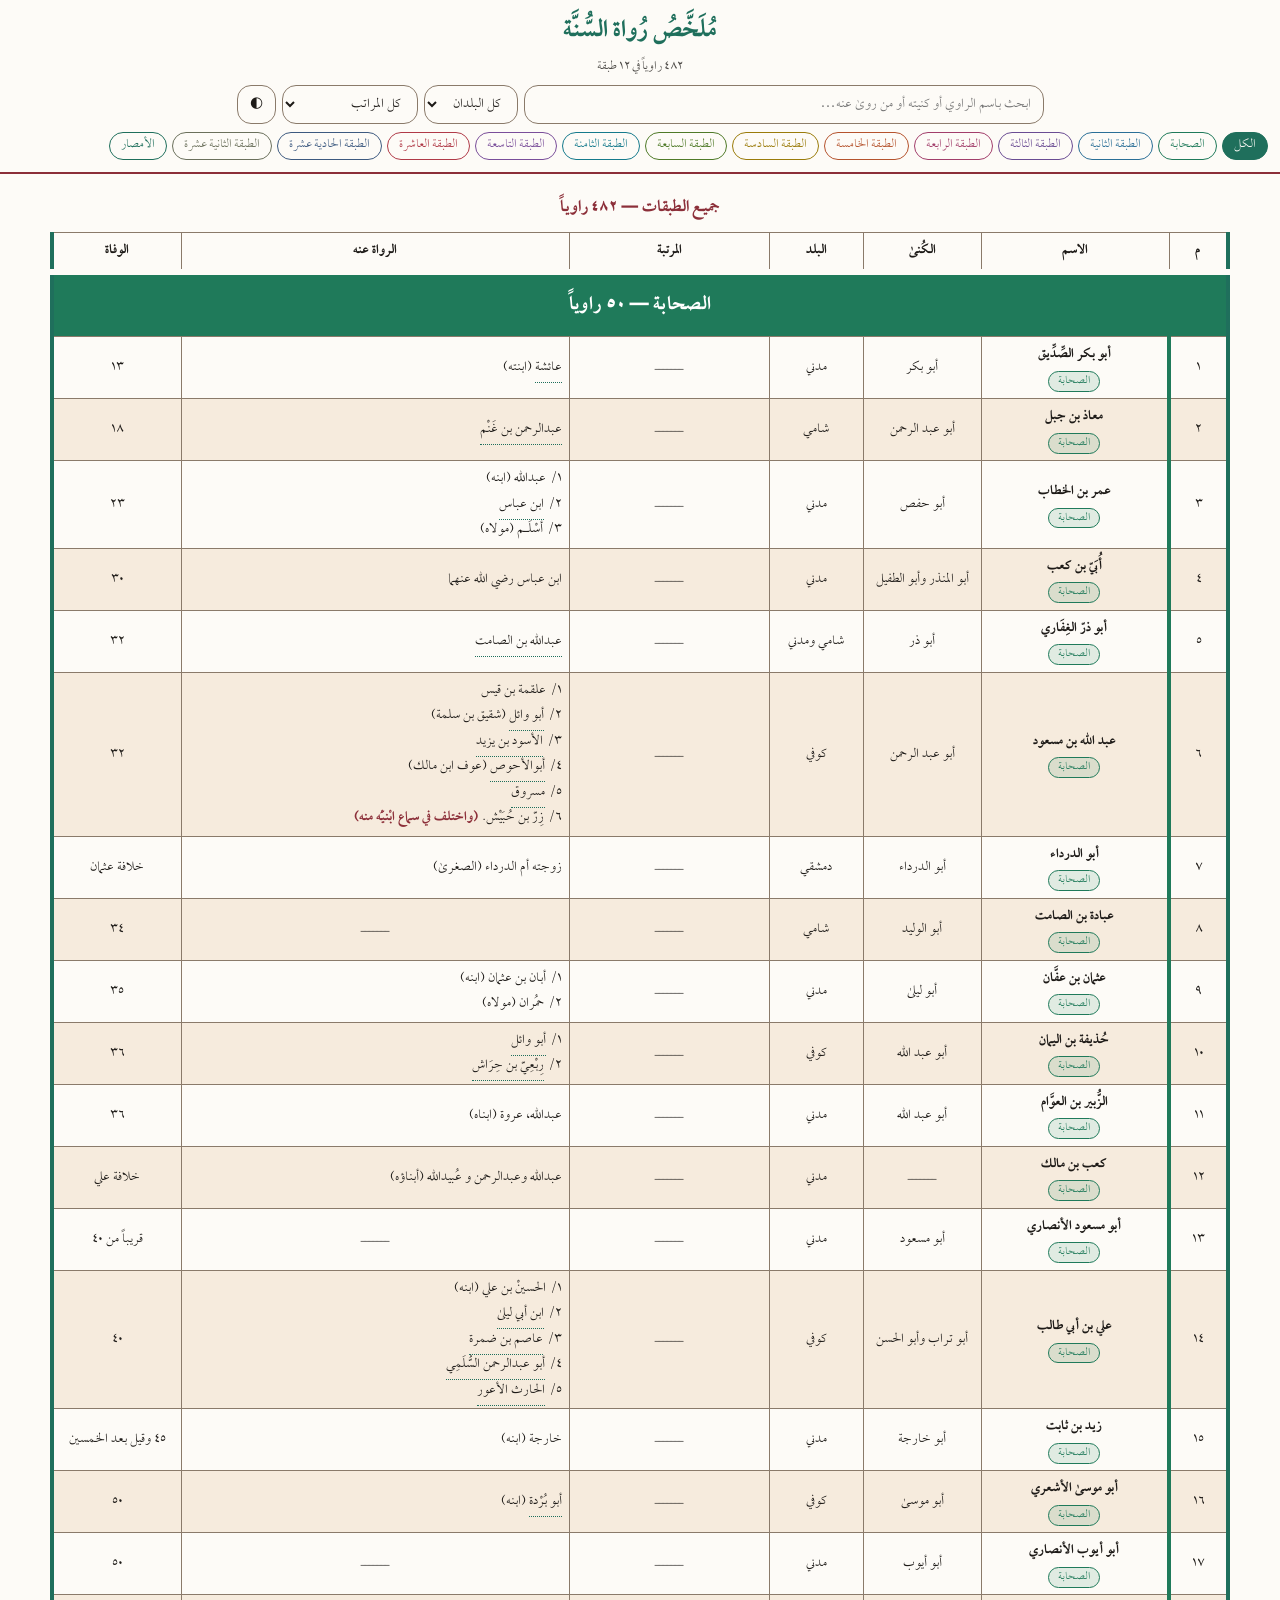
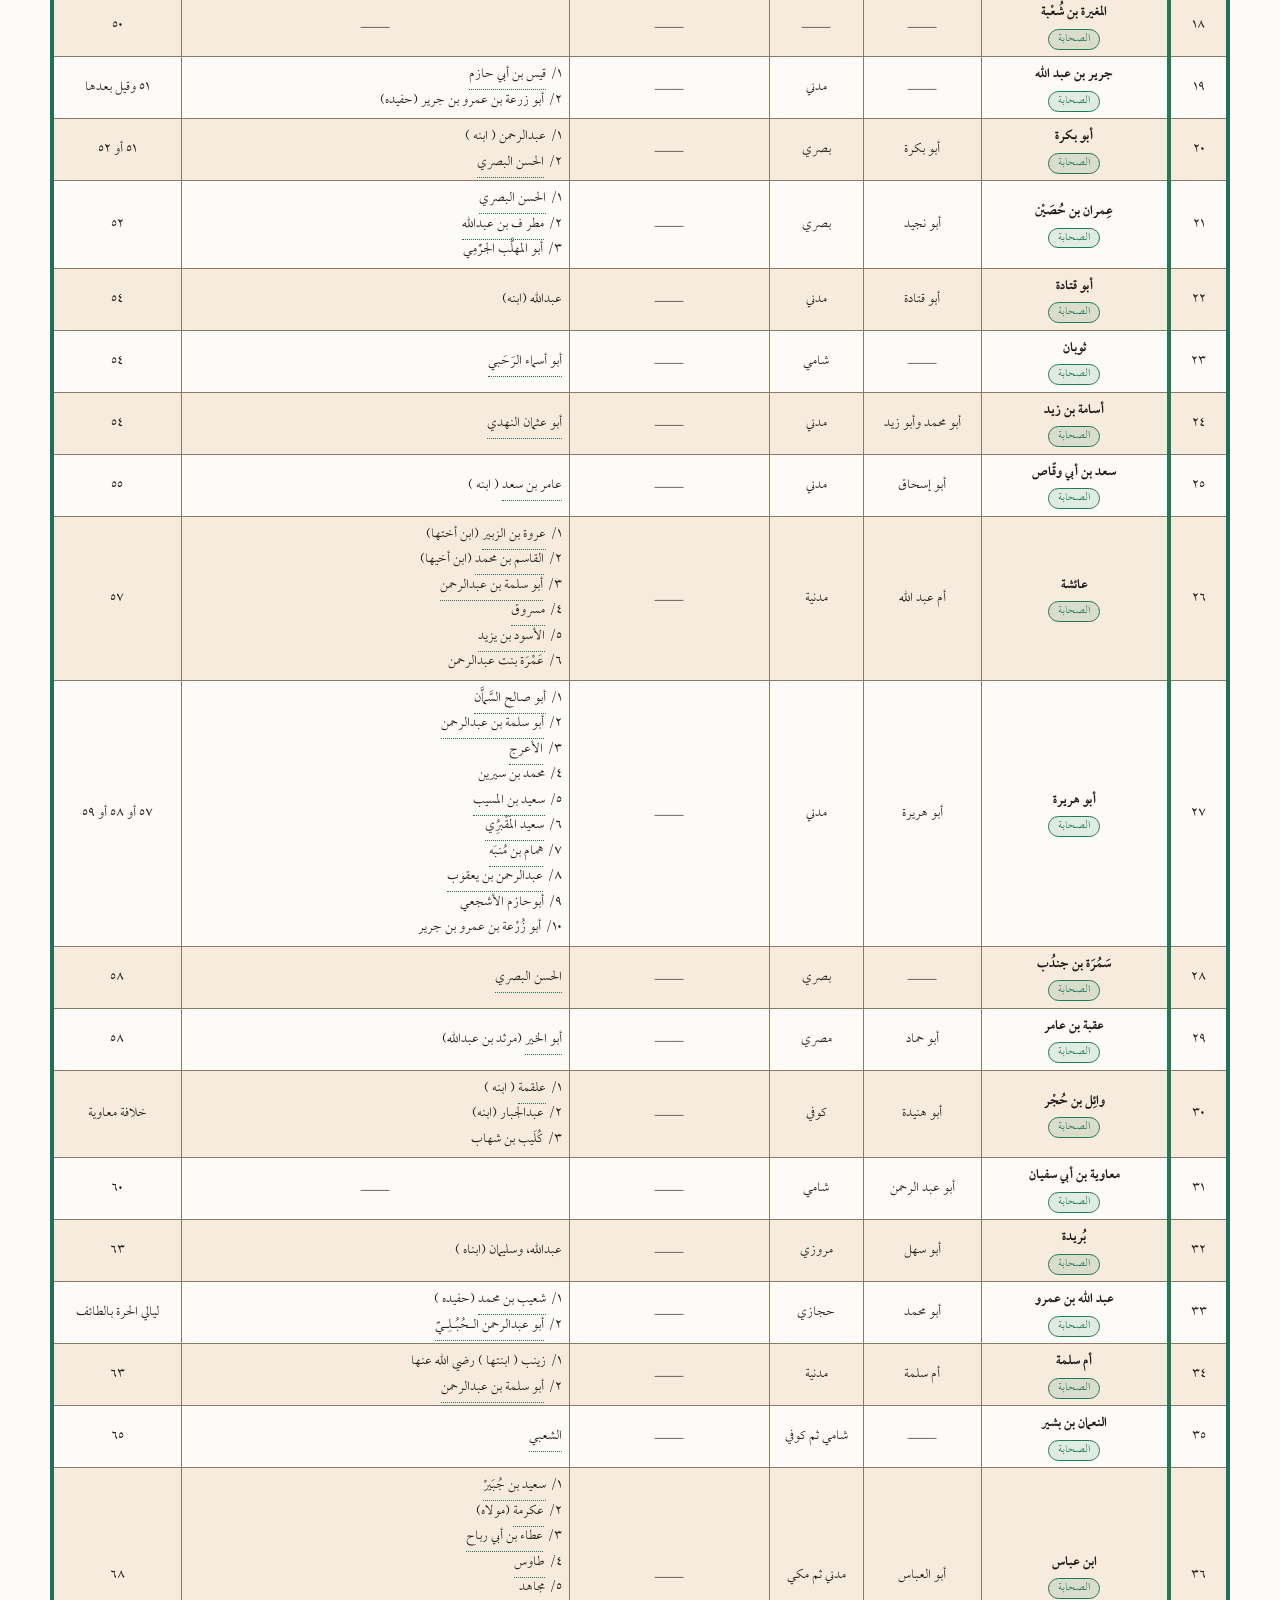
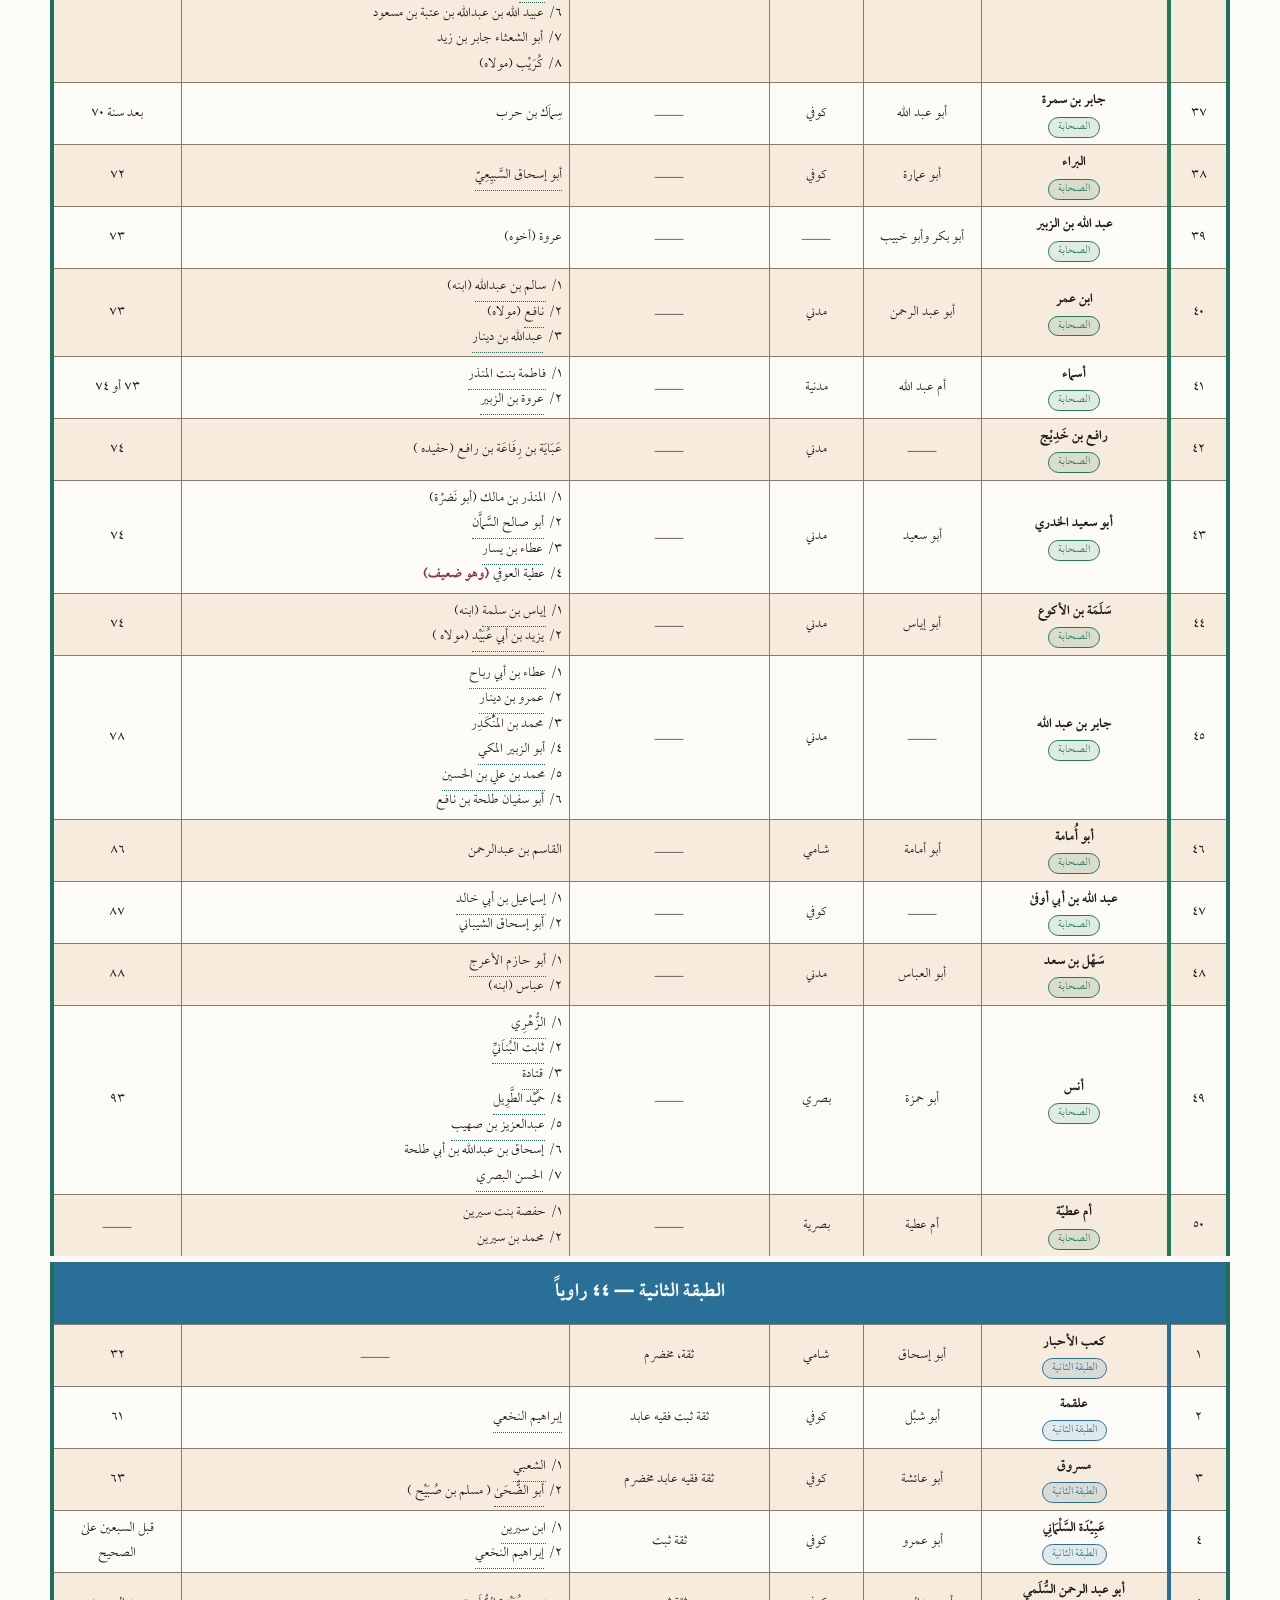
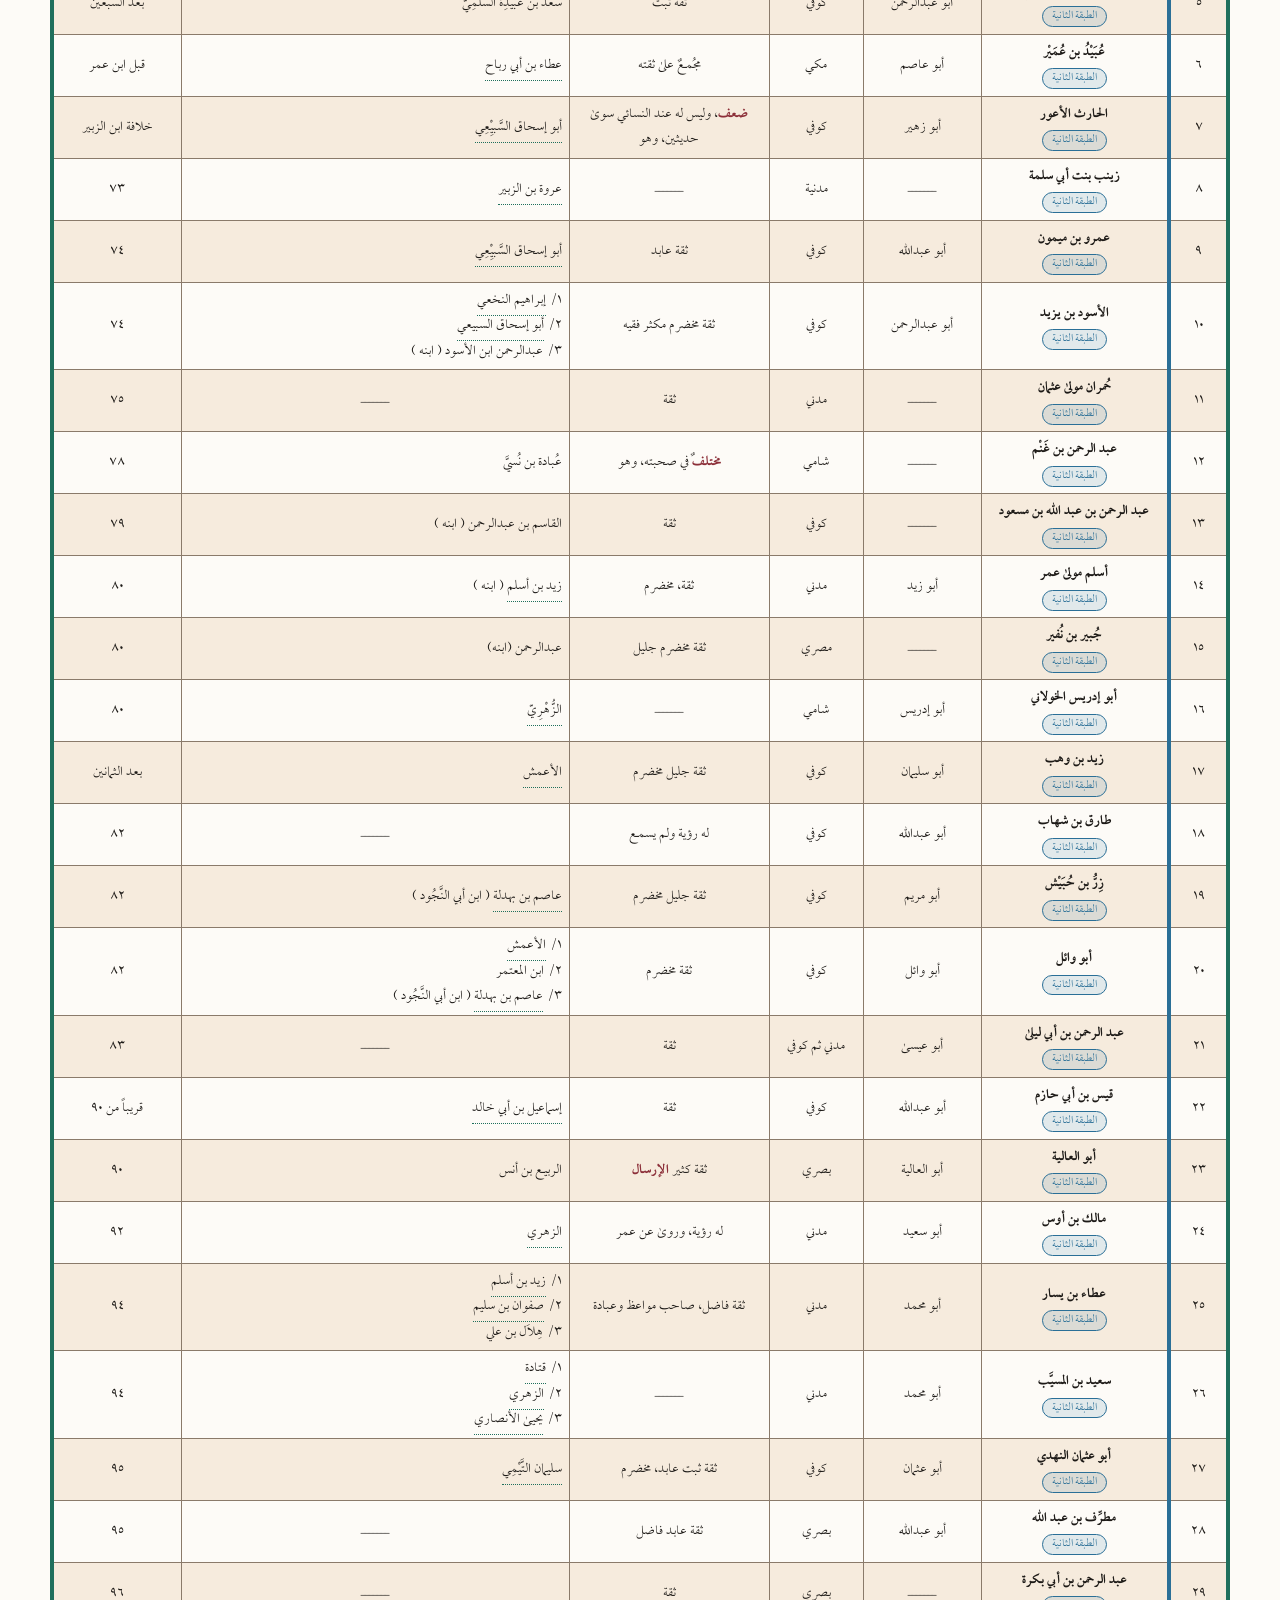
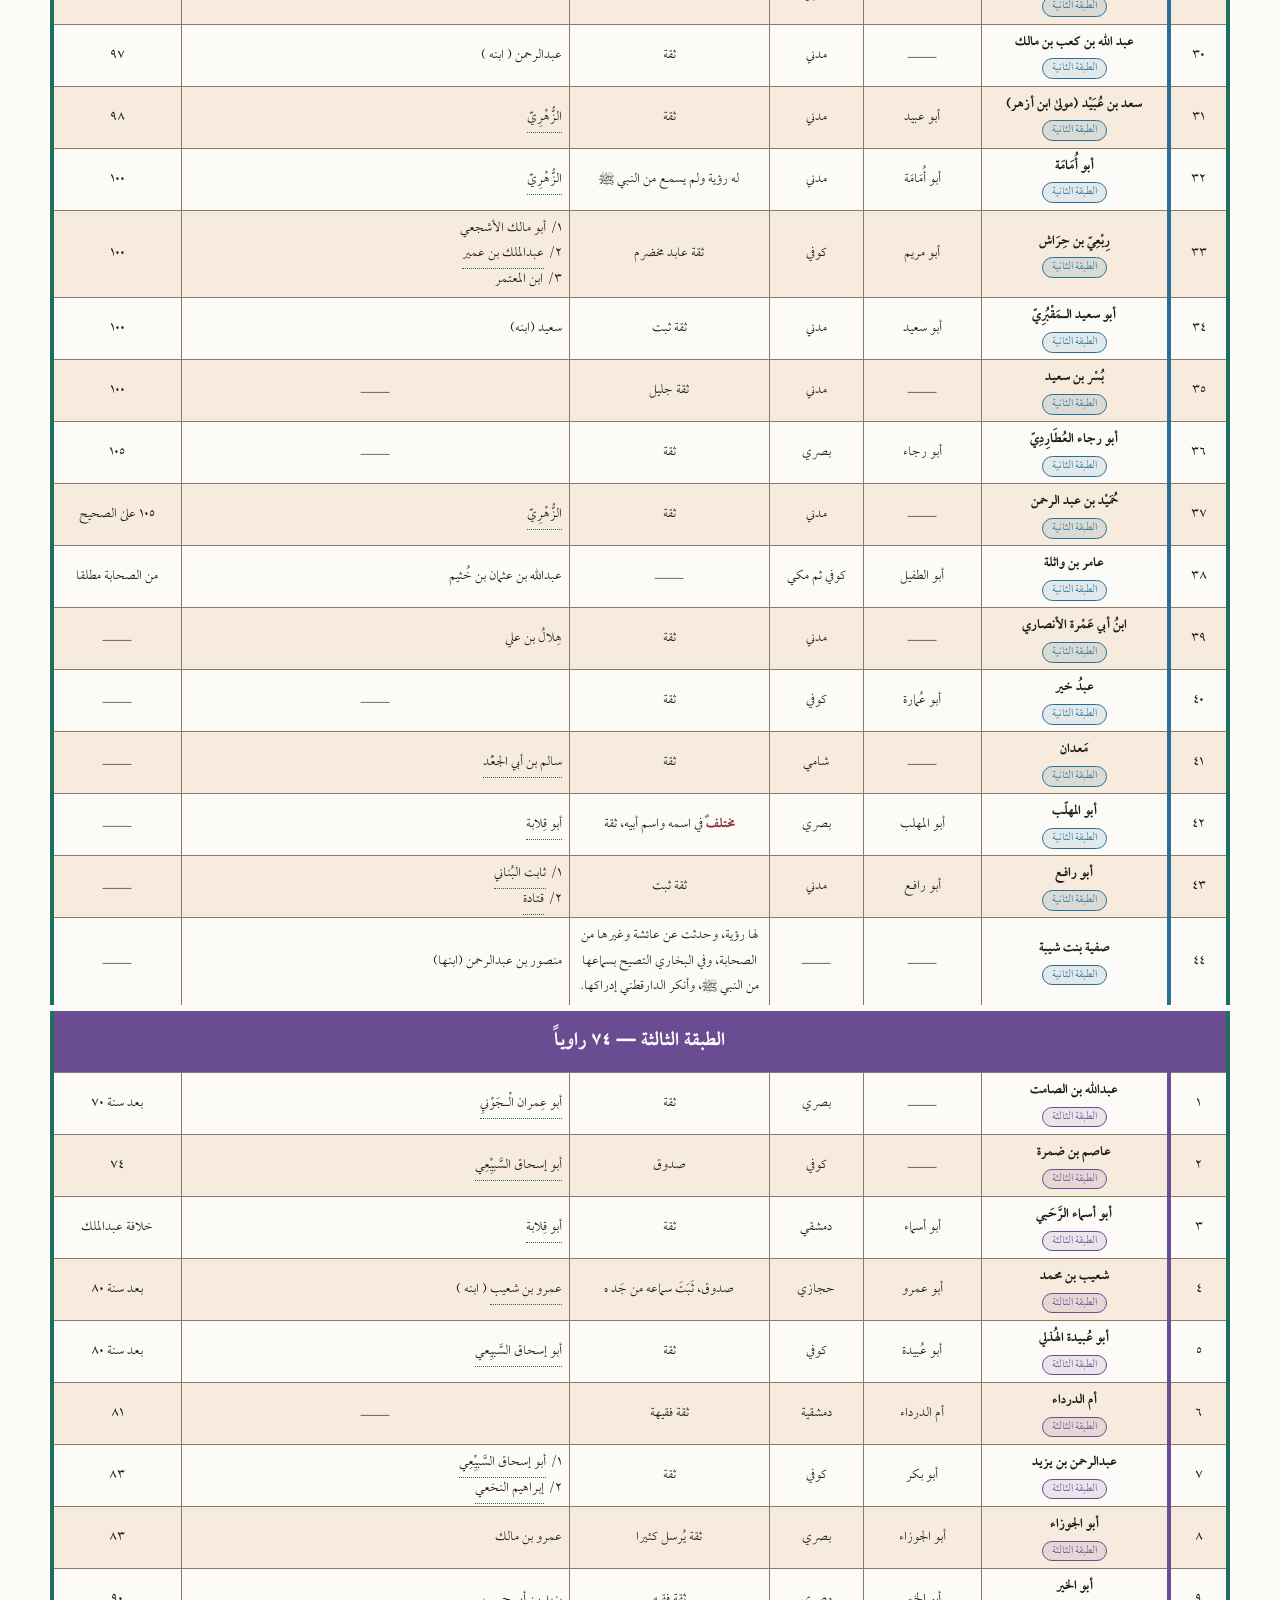
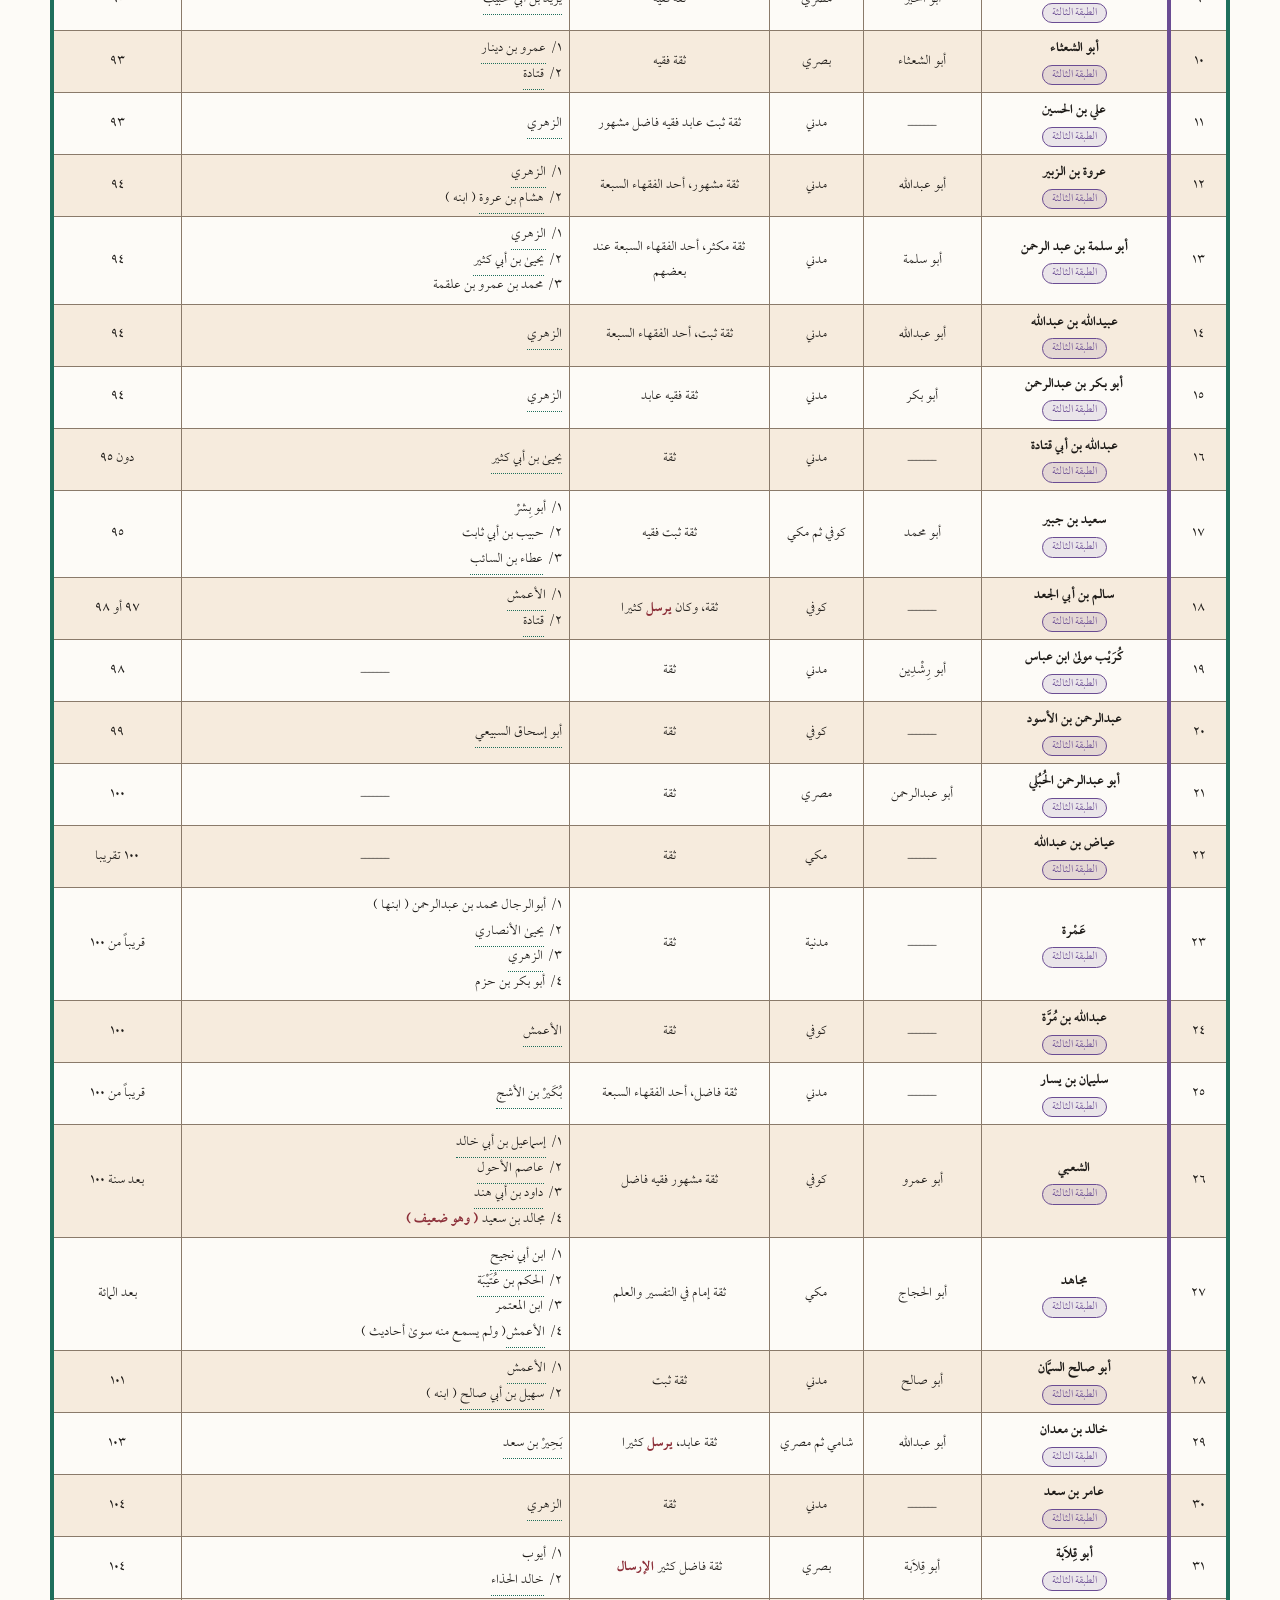
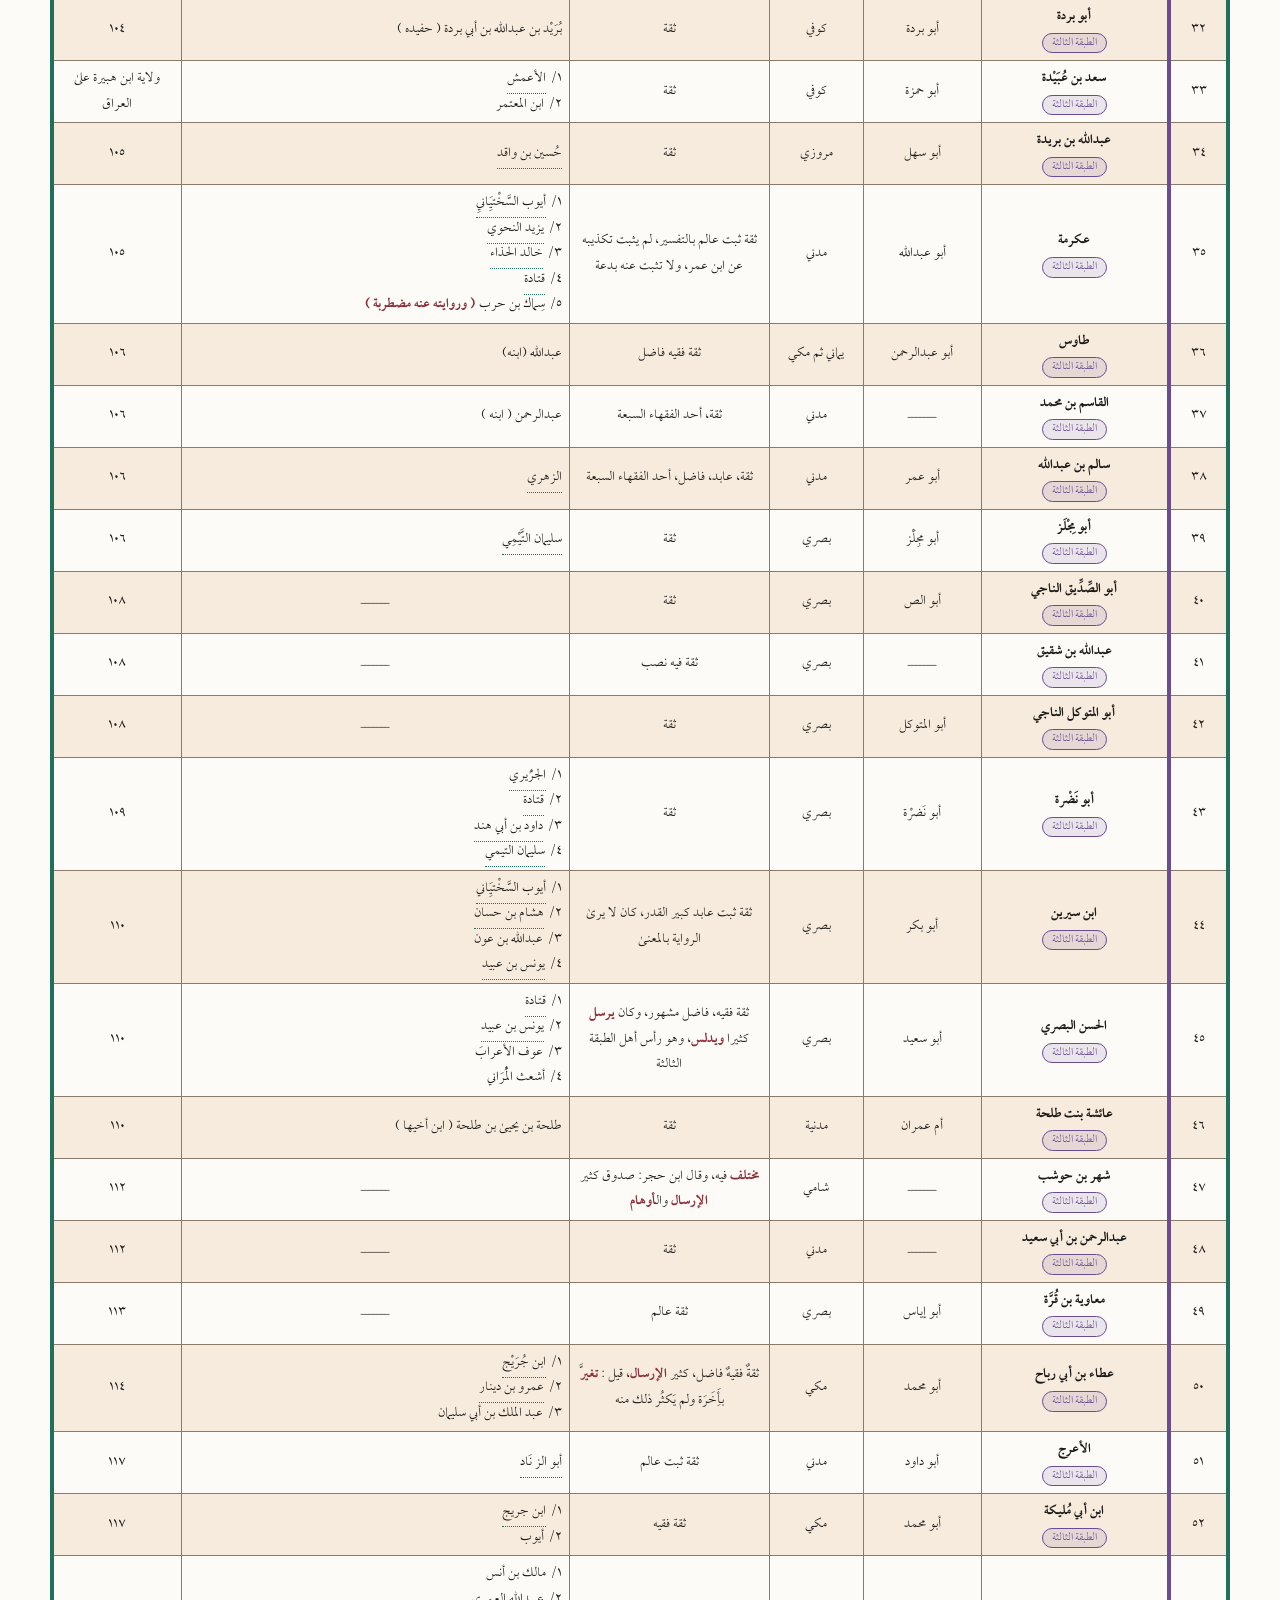
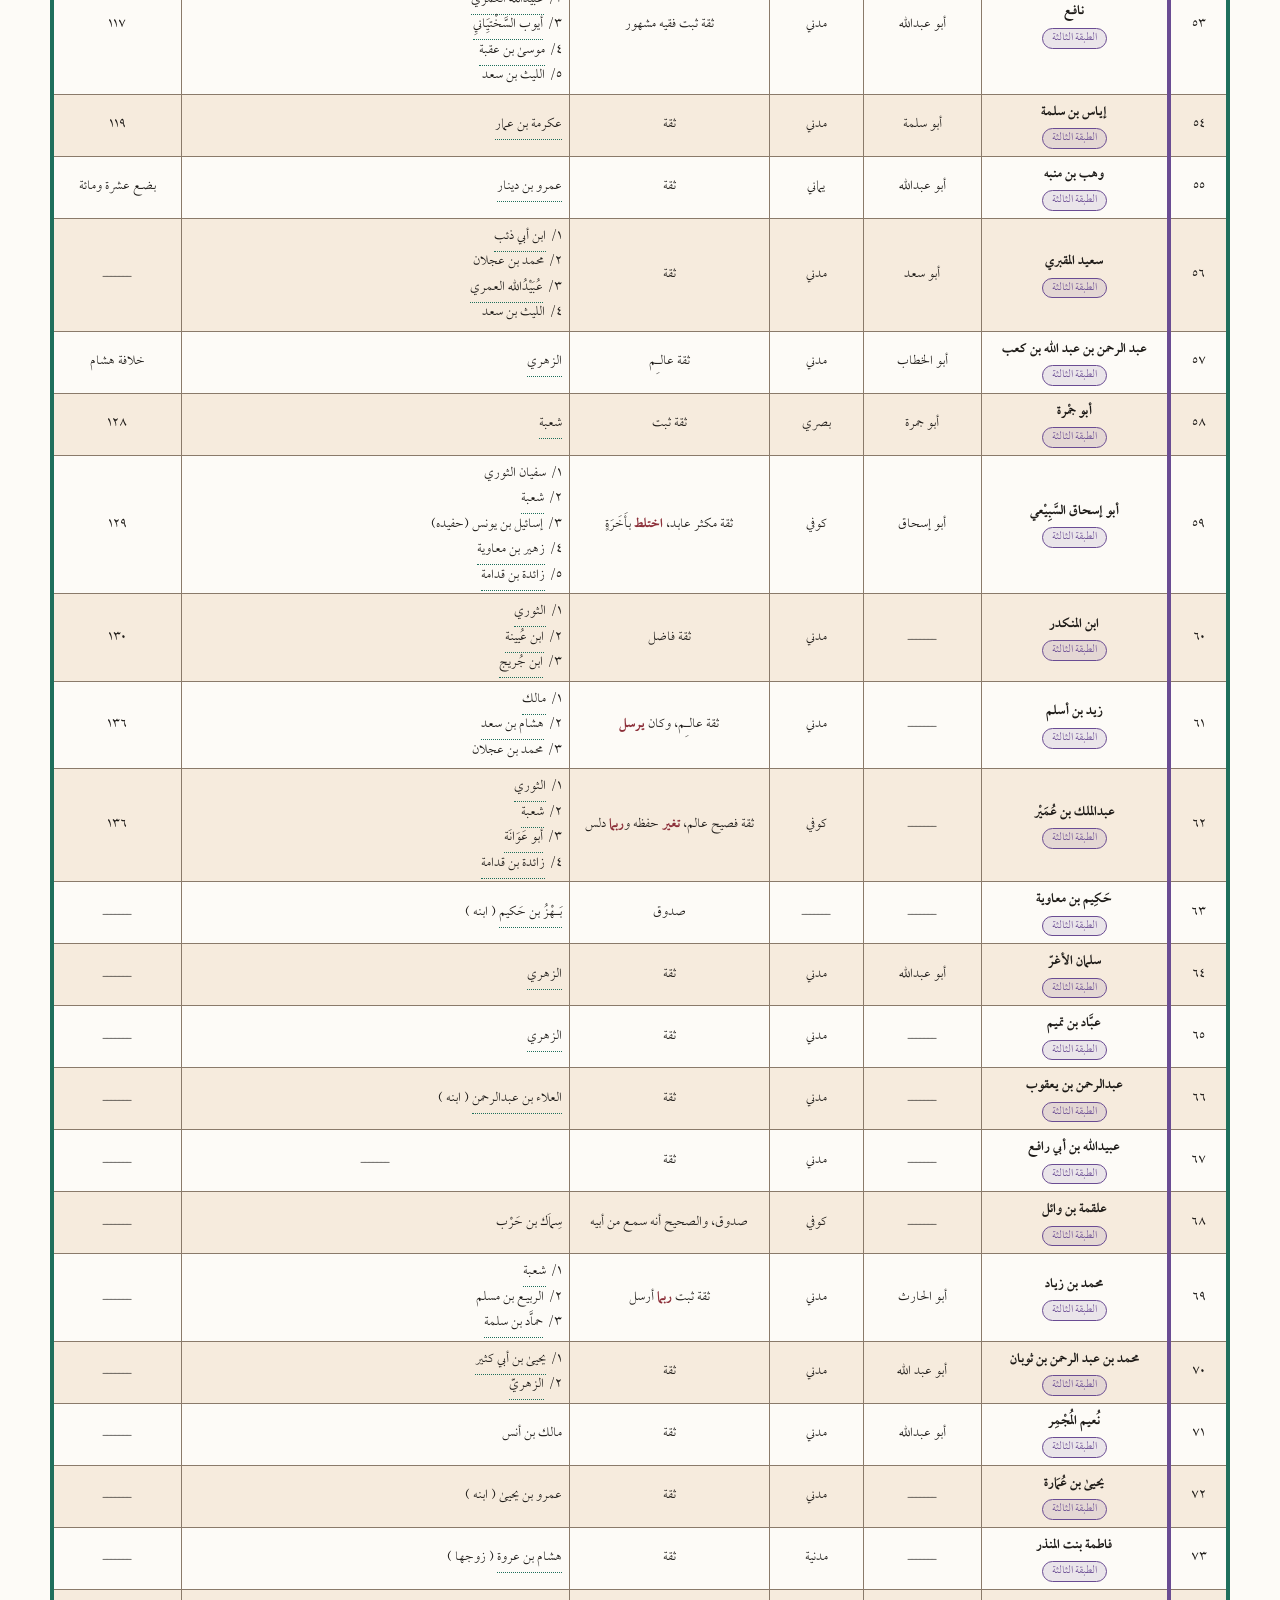
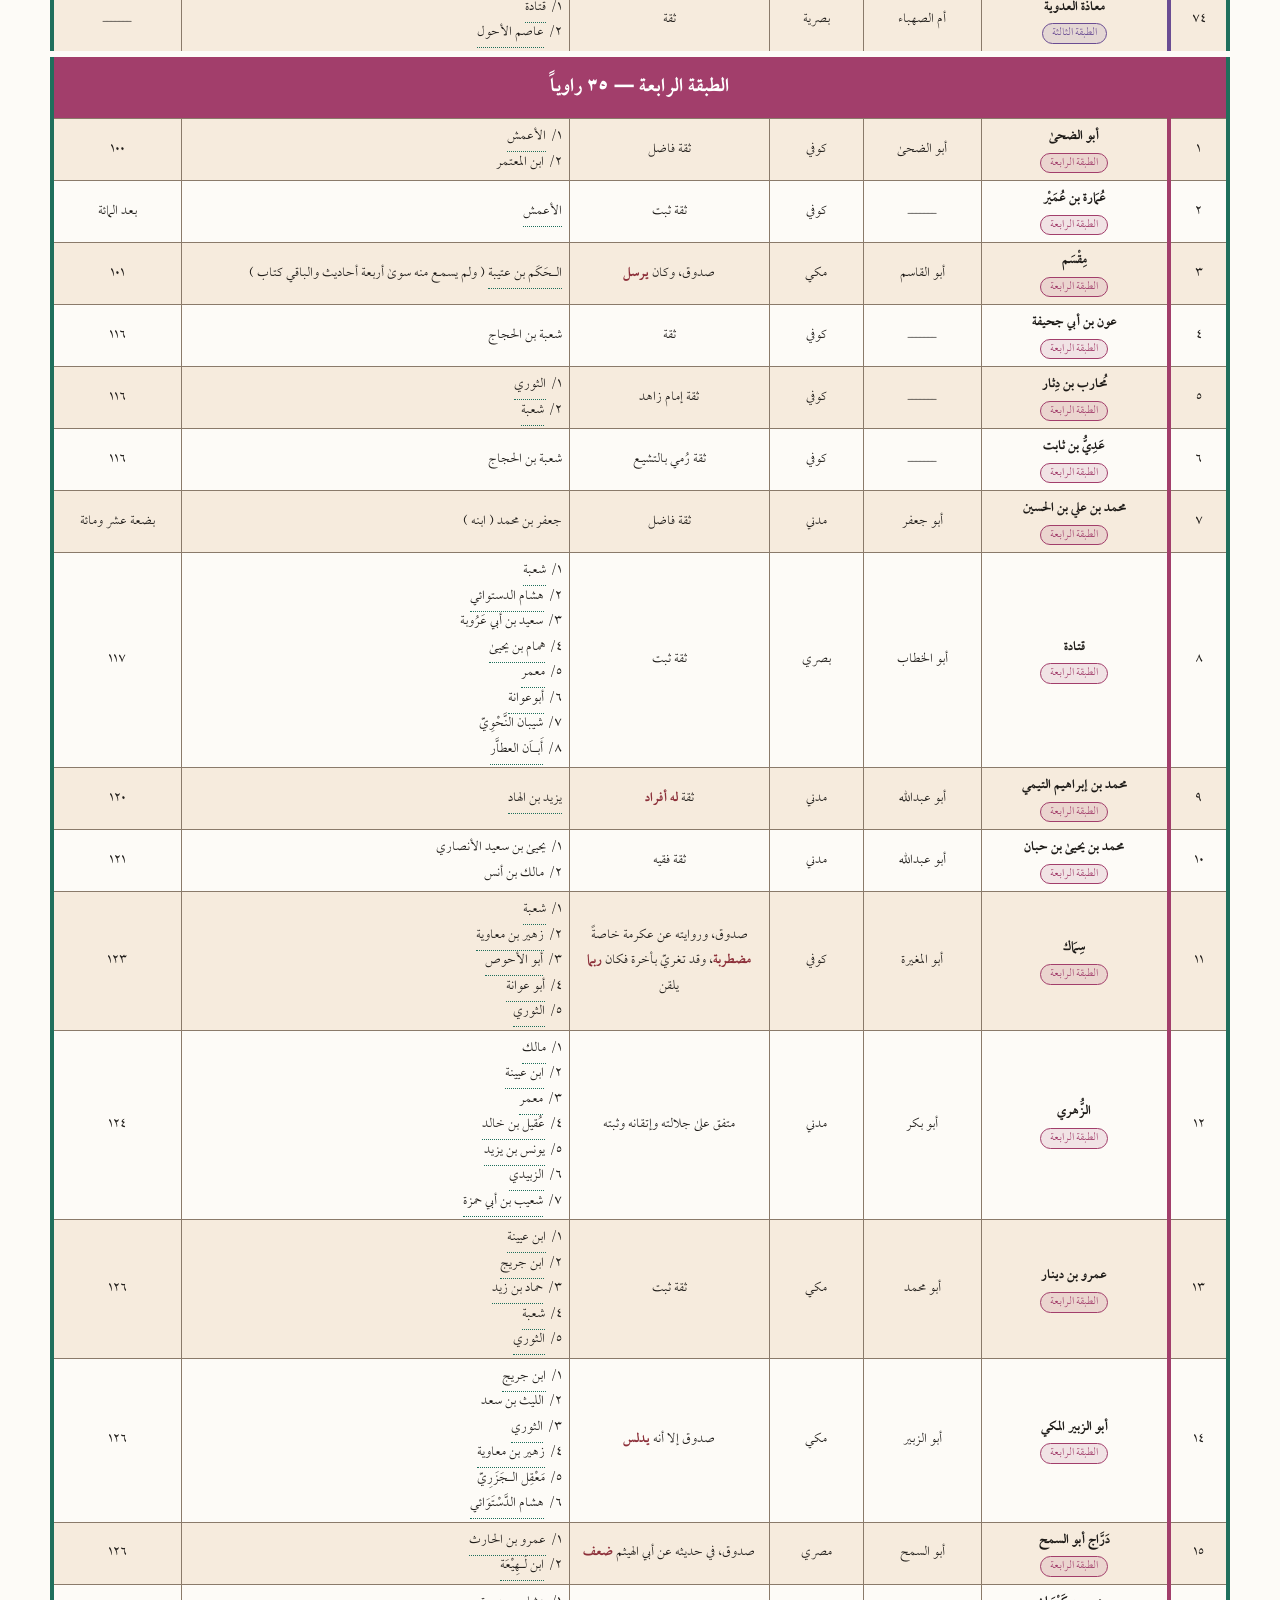
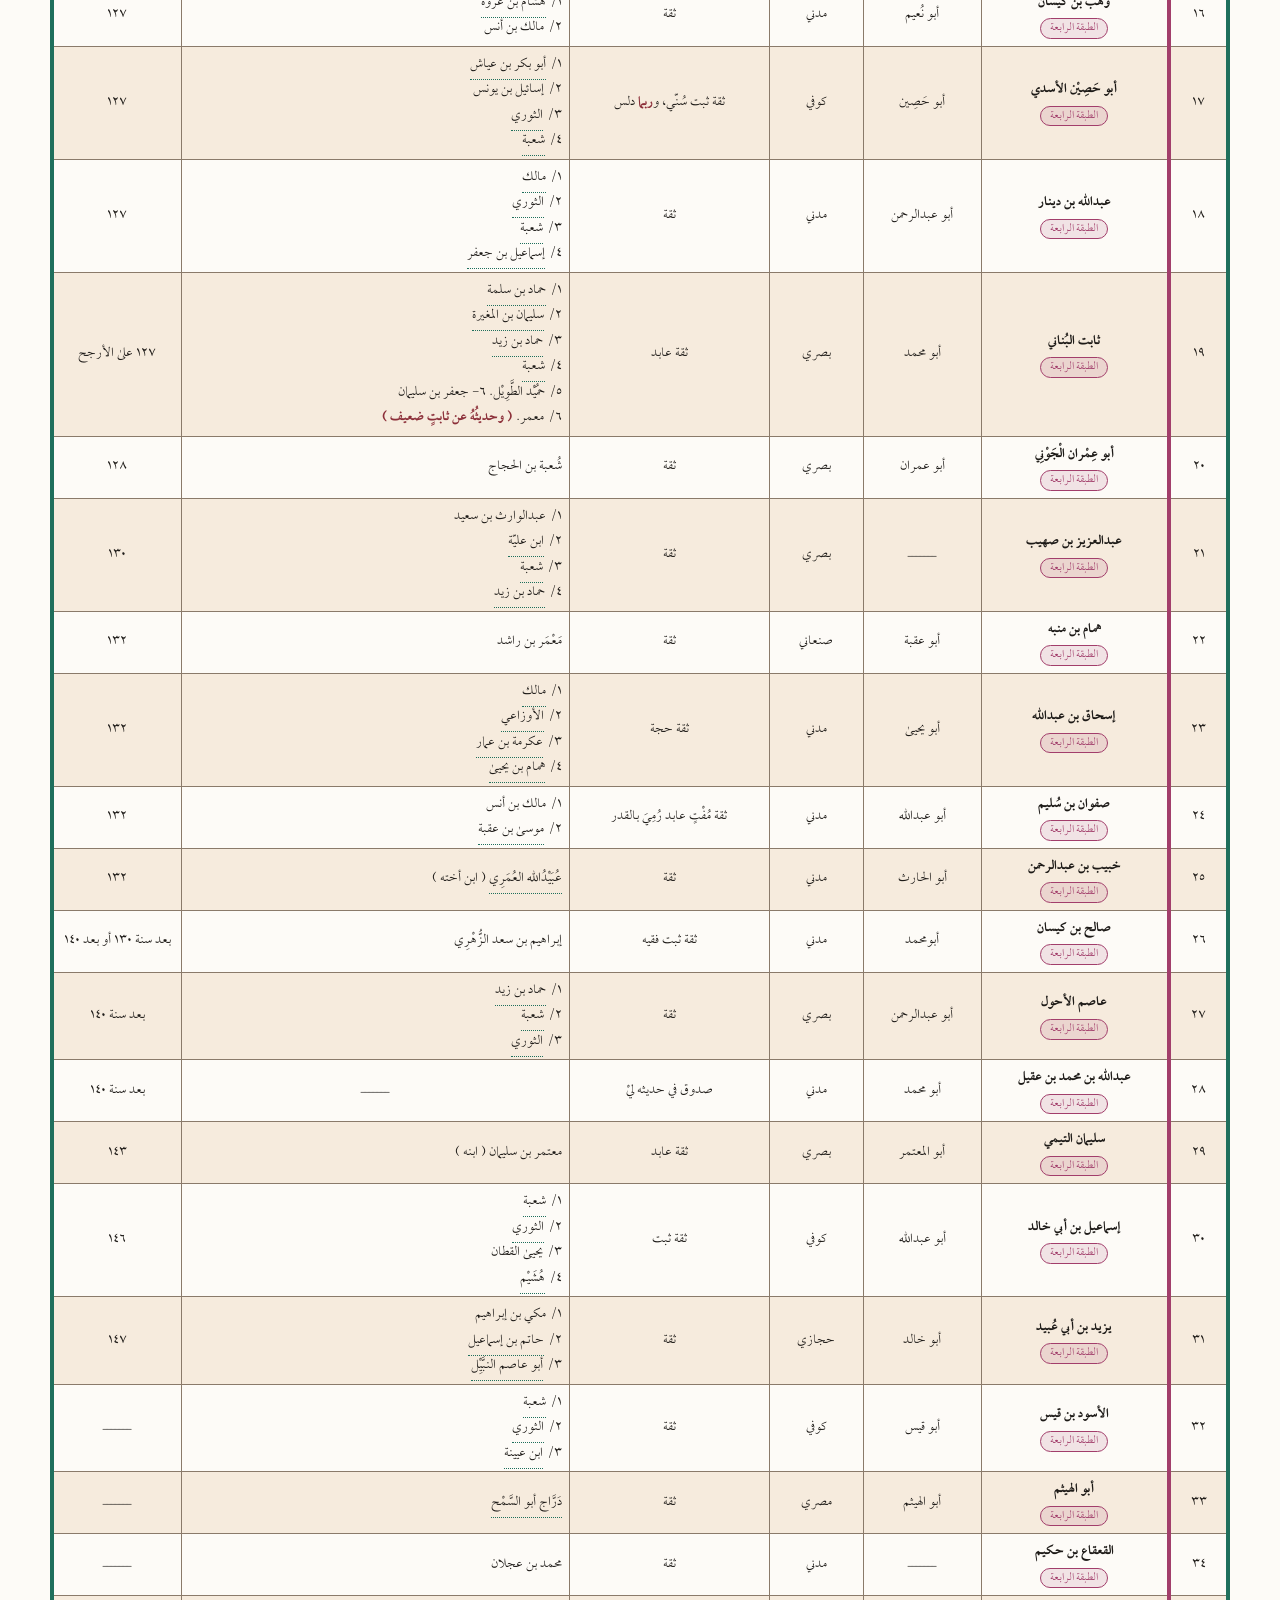
==== commit ef0a2b04: "Add files via upload" ====
--- a/index.html
+++ b/index.html
@@ -55,14 +55,14 @@
 tr td:nth-child(2){border-inline-start:4px solid var(--kk)}
 tr.sep td,tr.sep td:nth-child(2){background:var(--kk)!important;color:#fff;font-size:22px;font-weight:800;text-align:center;padding:12px 8px;border:0;border-top:6px solid var(--bg);letter-spacing:.3px;scroll-margin-top:170px}
 @media(max-width:760px){tr.sep{border:0;background:none}tr.sep td:first-child{display:block}tr.sep td::before{content:none}tr.sep td{border-radius:10px;font-size:20px}}
-</style></head><body>
+</style><link rel="manifest" href="manifest.webmanifest"><meta name="theme-color" content="#1f6f5c"><meta name="mobile-web-app-capable" content="yes"><meta name="apple-mobile-web-app-capable" content="yes"><meta name="apple-mobile-web-app-title" content="رواة السنة"><meta name="apple-mobile-web-app-status-bar-style" content="default"><link rel="apple-touch-icon" href="apple-touch-icon.png"><link rel="icon" href="icon-192.png"></head><body>
 <header><h1>مُلَخَّصُ رُواة السُّنَّة</h1><p id="stat"></p>
 <div class="bar"><input id="q" type="search" placeholder="ابحث باسم الراوي أو كنيته أو من روى عنه…" aria-label="بحث"><select id="bal" aria-label="البلد"></select><select id="rk" aria-label="المرتبة"></select><button id="th" title="الوضع الليلي" aria-label="الوضع الليلي">◐</button></div>
 <nav id="tabs"></nav></header>
 <main><div id="info" class="info"></div><div id="view"></div></main>
-<footer><a href="rawat-alsunna.pdf" download>تحميل نسخة PDF</a> · <a href="#" onclick="window.print();return false">طباعة</a><p>الأسماء <span class="a">بالأزرق</span> في «الرواة عنه» أضيفت من خارج الملف الأصلي وتحتاج مراجعة.</p></footer>
+<footer><a href="rawat-alsunna.pdf" download>تحميل نسخة PDF</a> · <a href="#" onclick="window.print();return false">طباعة</a><p>«الرواة عنه» منقولة من ملف ملخص رواة السنة المرسل فقط، وما لم يُذكر فيه تُرك فارغاً.</p></footer>
 <button id="up" aria-label="للأعلى">↑</button>
-<script>window.DATA=[{"c":0,"n":1,"name":"أبو بكر الصِّدِّيق","k":"أبو بكر","b":"مدني","r":"","w":["عائشة (ابنته)"],"a":0,"d":"١٣"},{"c":0,"n":2,"name":"معاذ بن جبل","k":"أبو عبد الرحمن","b":"شامي","r":"","w":["عبدالرحمن بن غَنْم"],"a":0,"d":"١٨"},{"c":0,"n":3,"name":"عمر بن الخطاب","k":"أبو حفص","b":"مدني","r":"","w":["عبدالله (ابنه)","ابن عباس","أسْلَـم (مولاه)"],"a":0,"d":"٢٣"},{"c":0,"n":4,"name":"أُبَيّ بن كعب","k":"أبو المنذر وأبو الطفيل","b":"مدني","r":"","w":["ابن عباس رضي الله عنهما"],"a":0,"d":"٣٠"},{"c":0,"n":5,"name":"أبو ذرّ الغِفَاري","k":"أبو ذر","b":"شامي ومدني","r":"","w":["عبدالله بن الصامت"],"a":0,"d":"٣٢"},{"c":0,"n":6,"name":"عبد الله بن مسعود","k":"أبو عبد الرحمن","b":"كوفي","r":"","w":["علقمة بن قيس","أبو وائل (شقيق بن سلمة)","الأسود بن يزيد","أبوالأحوص (عوف ابن مالك)","مسروق","زِرّ بن حُبَيْش. (واختلف في سماع ابْنيَْه منه)"],"a":0,"d":"٣٢"},{"c":0,"n":7,"name":"أبو الدرداء","k":"أبو الدرداء","b":"دمشقي","r":"","w":["زوجته أم الدرداء (الصغرى)"],"a":0,"d":"خلافة عثمان"},{"c":0,"n":8,"name":"عبادة بن الصامت","k":"أبو الوليد","b":"شامي","r":"","w":[],"a":0,"d":"٣٤"},{"c":0,"n":9,"name":"عثمان بن عفَّان","k":"أبو ليلى","b":"مدني","r":"","w":["أبان بن عثمان (ابنه)","حمُران (مولاه)"],"a":0,"d":"٣٥"},{"c":0,"n":10,"name":"حُذيفة بن اليمان","k":"أبو عبد الله","b":"كوفي","r":"","w":["أبو وائل","رِبْعِيّ بن حِرَاش"],"a":0,"d":"٣٦"},{"c":0,"n":11,"name":"الزُّبير بن العوَّام","k":"أبو عبد الله","b":"مدني","r":"","w":["عبدالله، عروة (ابناه)"],"a":0,"d":"٣٦"},{"c":0,"n":12,"name":"كعب بن مالك","k":"","b":"مدني","r":"","w":["عبدالله وعبدالرحمن و عُبيدالله (أبناؤه)"],"a":0,"d":"خلافة علي"},{"c":0,"n":13,"name":"أبو مسعود الأنصاري","k":"أبو مسعود","b":"مدني","r":"","w":["أبو وائل","عبدالرحمن بن يزيد"],"a":1,"d":"قريباً من ٤٠"},{"c":0,"n":14,"name":"علي بن أبي طالب","k":"أبو تراب وأبو الحسن","b":"كوفي","r":"","w":["الحسينْ بن علي (ابنه)","ابن أبي ليلى","عاصم بن ضمرة","أبو عبدالرحمن السُّلَمِي","الحارث الأعور"],"a":0,"d":"٤٠"},{"c":0,"n":15,"name":"زيد بن ثابت","k":"أبو خارجة","b":"مدني","r":"","w":["خارجة (ابنه)"],"a":0,"d":"٤٥ وقيل بعد الخمسين"},{"c":0,"n":16,"name":"أبو موسى الأشعري","k":"أبو موسى","b":"كوفي","r":"","w":["أبو بُرْدة (ابنه)"],"a":0,"d":"٥٠"},{"c":0,"n":17,"name":"أبو أيوب الأنصاري","k":"أبو أيوب","b":"مدني","r":"","w":["عطاء بن يسار","أبو الخير"],"a":1,"d":"٥٠"},{"c":0,"n":18,"name":"المغيرة بن شُعْبة","k":"","b":"","r":"","w":["مسروق","أبو وائل"],"a":1,"d":"٥٠"},{"c":0,"n":19,"name":"جرير بن عبد الله","k":"","b":"مدني","r":"","w":["قيس بن أبي حازم","أبو زرعة بن عمرو بن جرير (حفيده)"],"a":0,"d":"٥١ وقيل بعدها"},{"c":0,"n":20,"name":"أبو بكرة","k":"أبو بكرة","b":"بصري","r":"","w":["عبدالرحمن ( ابنه )","الحسن البصري"],"a":0,"d":"٥١ أو ٥٢"},{"c":0,"n":21,"name":"عِمران بن حُصَيْن","k":"أبو نجيد","b":"بصري","r":"","w":["الحسن البصري","مطر ف بن عبدالله","أبو المهلَّب الجرَْمِي"],"a":0,"d":"٥٢"},{"c":0,"n":22,"name":"أبو قتادة","k":"أبو قتادة","b":"مدني","r":"","w":["عبدالله (ابنه)"],"a":0,"d":"٥٤"},{"c":0,"n":23,"name":"ثوبان","k":"","b":"شامي","r":"","w":["أبو أسماء الرَحَبي"],"a":0,"d":"٥٤"},{"c":0,"n":24,"name":"أسامة بن زيد","k":"أبو محمد وأبو زيد","b":"مدني","r":"","w":["أبو عثمان النهدي"],"a":0,"d":"٥٤"},{"c":0,"n":25,"name":"سعد بن أبي وقّاص","k":"أبو إسحاق","b":"مدني","r":"","w":["عامر بن سعد ( ابنه )"],"a":0,"d":"٥٥"},{"c":0,"n":26,"name":"عائشة","k":"أم عبد الله","b":"مدنية","r":"","w":["عروة بن الزبير (ابن أختها)","القاسم بن محمد (ابن أخيها)","أبو سلمة بن عبدالرحمن","مسروق","الأسود بن يزيد","عَمْرَة بنت عبدالرحمن"],"a":0,"d":"٥٧"},{"c":0,"n":27,"name":"أبو هريرة","k":"أبو هريرة","b":"مدني","r":"","w":["أبو صالح السَّماَّن","أبو سلمة بن عبدالرحمن","الأعرج","محمد بن سيرين","سعيد بن المسيب","سعيد المَقْبرُِي","همام بن مُنبَه","عبدالرحمن بن يعقوب","أبوحازم الأشجعي","أبو زُرْعة بن عمرو بن جرير"],"a":0,"d":"٥٧ أو ٥٨ أو ٥٩"},{"c":0,"n":28,"name":"سَمُرَة بن جندُب","k":"","b":"بصري","r":"","w":["الحسن البصري"],"a":0,"d":"٥٨"},{"c":0,"n":29,"name":"عقبة بن عامر","k":"أبو حماد","b":"مصري","r":"","w":["أبو الخير (مرثد بن عبدالله)"],"a":0,"d":"٥٨"},{"c":0,"n":30,"name":"وائِل بن حُجْر","k":"أبو هنيدة","b":"كوفي","r":"","w":["علقمة ( ابنه )","عبدالجبار (ابنه)","كُلَيب بن شهاب"],"a":0,"d":"خلافة معاوية"},{"c":0,"n":31,"name":"معاوية بن أبي سفيان","k":"أبو عبد الرحمن","b":"شامي","r":"","w":["ابن عباس","أبو إدريس الخولاني","حميد بن عبدالرحمن"],"a":1,"d":"٦٠"},{"c":0,"n":32,"name":"بُريدة","k":"أبو سهل","b":"مروزي","r":"","w":["عبدالله، وسليمان (ابناه )"],"a":0,"d":"٦٣"},{"c":0,"n":33,"name":"عبد الله بن عمرو","k":"أبو محمد","b":"حجازي","r":"","w":["شعيب بن محمد (حفيده )","أبو عبدالرحمن الـحُبُـلِـيّ"],"a":0,"d":"ليالي الحرة بالطائف"},{"c":0,"n":34,"name":"أم سلمة","k":"أم سلمة","b":"مدنية","r":"","w":["زينب ( ابنتها ) رضي الله عنها","أبو سلمة بن عبدالرحمن"],"a":0,"d":"٦٣"},{"c":0,"n":35,"name":"النعمان بن بشير","k":"","b":"شامي ثم كوفي","r":"","w":["الشعبي"],"a":0,"d":"٦٥"},{"c":0,"n":36,"name":"ابن عباس","k":"أبو العباس","b":"مدني ثم مكي","r":"","w":["سعيد بن جُبَيرْ","عكرمة (مولاه)","عطاء بن أبي رباح","طاوس","مجاهد","عبيد الله بن عبدالله بن عتبة بن مسعود","أبو الشعثاء جابر بن زيد","كُرَيْب (مولاه)"],"a":0,"d":"٦٨"},{"c":0,"n":37,"name":"جابر بن سمرة","k":"أبو عبد الله","b":"كوفي","r":"","w":["سِماَك بن حرب"],"a":0,"d":"بعد سنة ٧٠"},{"c":0,"n":38,"name":"البراء","k":"أبو عمارة","b":"كوفي","r":"","w":["أبو إسحاق السَّبيِعِيّ"],"a":0,"d":"٧٢"},{"c":0,"n":39,"name":"عبد الله بن الزبير","k":"أبو بكر وأبو خبيب","b":"","r":"","w":["عروة (أخوه)"],"a":0,"d":"٧٣"},{"c":0,"n":40,"name":"ابن عمر","k":"أبو عبد الرحمن","b":"مدني","r":"","w":["سالم بن عبدالله (ابنه)","نافع (مولاه)","عبدالله بن دينار"],"a":0,"d":"٧٣"},{"c":0,"n":41,"name":"أسماء","k":"أم عبد الله","b":"مدنية","r":"","w":["فاطمة بنت المنذر","عروة بن الزبير"],"a":0,"d":"٧٣ أو ٧٤"},{"c":0,"n":42,"name":"رافع بن خَدِيْج","k":"","b":"مدني","r":"","w":["عَبَايَة بن رِفَاعَة بن رافع (حفيده )"],"a":0,"d":"٧٤"},{"c":0,"n":43,"name":"أبو سعيد الخدري","k":"أبو سعيد","b":"مدني","r":"","w":["المنذر بن مالك (أبو نَضرْة)","أبو صالح السَّماَّن","عطاء بن يسار","عطية العوفي (وهو ضعيف)"],"a":0,"d":"٧٤"},{"c":0,"n":44,"name":"سَلَمَة بن الأكوع","k":"أبو إياس","b":"مدني","r":"","w":["إياس بن سلمة (ابنه)","يزيد بن أبي عُبَيْد (مولاه )"],"a":0,"d":"٧٤"},{"c":0,"n":45,"name":"جابر بن عبد الله","k":"","b":"مدني","r":"","w":["عطاء بن أبي رباح","عمرو بن دينار","محمد بن المنُْكَدِر","أبو الزبير المكي","محمد بن علي بن الحسين","أبو سفيان طلحة بن نافع"],"a":0,"d":"٧٨"},{"c":0,"n":46,"name":"أبو أُمامة","k":"أبو أمامة","b":"شامي","r":"","w":["القاسم بن عبدالرحمن"],"a":0,"d":"٨٦"},{"c":0,"n":47,"name":"عبد الله بن أبي أوفى","k":"","b":"كوفي","r":"","w":["إسماعيل بن أبي خالد","أبو إسحاق الشيباني"],"a":0,"d":"٨٧"},{"c":0,"n":48,"name":"سَهْل بن سعد","k":"أبو العباس","b":"مدني","r":"","w":["أبو حازم الأعرج","عباس (ابنه)"],"a":0,"d":"٨٨"},{"c":0,"n":49,"name":"أنس","k":"أبو حمزة","b":"بصري","r":"","w":["الزُّهْرِي","ثابت البُناَنيِّ","قتادة","حمُيَْد الطَّوِيل","عبدالعزيز بن صهيب","إسحاق بن عبدالله بن أبي طلحة","الحسن البصري"],"a":0,"d":"٩٣"},{"c":0,"n":50,"name":"أم عطيّة","k":"أم عطية","b":"بصرية","r":"","w":["حفصة بنت سيرين","محمد بن سيرين"],"a":0,"d":""},{"c":1,"n":1,"name":"كعب الأحبار","k":"أبو إسحاق","b":"شامي","r":"ثقة، مخضرم","w":["أبو هريرة","ابن عباس"],"a":1,"d":"٣٢"},{"c":1,"n":2,"name":"علقمة","k":"أبو شبْل","b":"كوفي","r":"ثقة ثبت فقيه عابد","w":["إبراهيم النخعي"],"a":0,"d":"٦١"},{"c":1,"n":3,"name":"مسروق","k":"أبو عائشة","b":"كوفي","r":"ثقة فقيه عابد مخضرم","w":["الشعبي","أبو الضُّحَى ( مسلم بن صُبَيْح )"],"a":0,"d":"٦٣"},{"c":1,"n":4,"name":"عَبِيْدَة السَّلْمَانِي","k":"أبو عمرو","b":"كوفي","r":"ثقة ثبت","w":["ابن سيرين","إبراهيم النخعي"],"a":0,"d":"قبل السبعين على الصحيح"},{"c":1,"n":5,"name":"أبو عبد الرحمن السُّلَمي","k":"أبو عبدالرحمن","b":"كوفي","r":"ثقة ثبت","w":["سعد بن عُبَيْدِة السُّلَمِيّ"],"a":0,"d":"بعد السبعين"},{"c":1,"n":6,"name":"عُبَيْدُ بن عُمَيْر","k":"أبو عاصم","b":"مكي","r":"مجُمعٌ على ثقته","w":["عطاء بن أبي رباح"],"a":0,"d":"قبل ابن عمر"},{"c":1,"n":7,"name":"الحارث الأعور","k":"أبو زهير","b":"كوفي","r":"ضعف، وليس له عند النسائي سوى حديثين، وهو","w":["أبو إسحاق السَّبيِْعِي"],"a":0,"d":"خلافة ابن الزبير"},{"c":1,"n":8,"name":"زينب بنت أبي سلمة","k":"","b":"مدنية","r":"","w":["عروة بن الزبير"],"a":0,"d":"٧٣"},{"c":1,"n":9,"name":"عمرو بن ميمون","k":"أبو عبدالله","b":"كوفي","r":"ثقة عابد","w":["أبو إسحاق السَّبيِْعِي"],"a":0,"d":"٧٤"},{"c":1,"n":10,"name":"الأسود بن يزيد","k":"أبو عبدالرحمن","b":"كوفي","r":"ثقة مخضرم مكثر فقيه","w":["إبراهيم النخعي","أبو إسحاق السبيعي","عبدالرحمن ابن الأسود ( ابنه )"],"a":0,"d":"٧٤"},{"c":1,"n":11,"name":"حُمران مولى عثمان","k":"","b":"مدني","r":"ثقة","w":["عروة بن الزبير"],"a":1,"d":"٧٥"},{"c":1,"n":12,"name":"عبد الرحمن بن غَنْم","k":"","b":"شامي","r":"مختلفٌ في صحبته، وهو","w":["عُبادة بن نُسيَّ"],"a":0,"d":"٧٨"},{"c":1,"n":13,"name":"عبد الرحمن بن عبد الله بن مسعود","k":"","b":"كوفي","r":"ثقة","w":["القاسم بن عبدالرحمن ( ابنه )"],"a":0,"d":"٧٩"},{"c":1,"n":14,"name":"أسلم مولى عمر","k":"أبو زيد","b":"مدني","r":"ثقة، مخضرم","w":["زيد بن أسلم ( ابنه )"],"a":0,"d":"٨٠"},{"c":1,"n":15,"name":"جُبير بن نُفير","k":"","b":"مصري","r":"ثقة مخضرم جليل","w":["عبدالرحمن (ابنه)"],"a":0,"d":"٨٠"},{"c":1,"n":16,"name":"أبو إدريس الخولاني","k":"أبو إدريس","b":"شامي","r":"","w":["الزُّهْرِيّ"],"a":0,"d":"٨٠"},{"c":1,"n":17,"name":"زيد بن وهب","k":"أبو سليمان","b":"كوفي","r":"ثقة جليل مخضرم","w":["الأعمش"],"a":0,"d":"بعد الثمانين"},{"c":1,"n":18,"name":"طارق بن شهاب","k":"أبو عبدالله","b":"كوفي","r":"له رؤية ولم يسمع","w":[],"a":0,"d":"٨٢"},{"c":1,"n":19,"name":"زِرُّ بن حُبَيْش","k":"أبو مريم","b":"كوفي","r":"ثقة جليل مخضرم","w":["عاصم بن بهدلة ( ابن أبي النَّجُود )"],"a":0,"d":"٨٢"},{"c":1,"n":20,"name":"أبو وائل","k":"أبو وائل","b":"كوفي","r":"ثقة مخضرم","w":["الأعمش","ابن المعتمر","عاصم بن بهدلة ( ابن أبي النَّجُود )"],"a":0,"d":"٨٢"},{"c":1,"n":21,"name":"عبد الرحمن بن أبي ليلى","k":"أبو عيسى","b":"مدني ثم كوفي","r":"ثقة","w":["الشعبي","الحكم بن عتيبة","عمرو بن مرة","عدي بن ثابت"],"a":1,"d":"٨٣"},{"c":1,"n":22,"name":"قيس بن أبي حازم","k":"أبو عبدالله","b":"كوفي","r":"ثقة","w":["إسماعيل بن أبي خالد"],"a":0,"d":"قريباً من ٩٠"},{"c":1,"n":23,"name":"أبو العالية","k":"أبو العالية","b":"بصري","r":"ثقة كثير الإرسال","w":["الربيع بن أنس"],"a":0,"d":"٩٠"},{"c":1,"n":24,"name":"مالك بن أوس","k":"أبو سعيد","b":"مدني","r":"له رؤية، وروى عن عمر","w":["الزهري"],"a":0,"d":"٩٢"},{"c":1,"n":25,"name":"عطاء بن يسار","k":"أبو محمد","b":"مدني","r":"ثقة فاضل، صاحب مواعظ وعبادة","w":["زيد بن أسلم","صفوان بن سليم","هِلاَل بن علي"],"a":0,"d":"٩٤"},{"c":1,"n":26,"name":"سعيد بن المسيَّب","k":"أبو محمد","b":"مدني","r":"","w":["قتادة","الزهري","يحيى الأنصاري"],"a":0,"d":"٩٤"},{"c":1,"n":27,"name":"أبو عثمان النهدي","k":"أبو عثمان","b":"كوفي","r":"ثقة ثبت عابد، مخضرم","w":["سليمان التَّيْمِي"],"a":0,"d":"٩٥"},{"c":1,"n":28,"name":"مطرِّف بن عبد الله","k":"أبو عبدالله","b":"بصري","r":"ثقة عابد فاضل","w":["قتادة","ثابت البناني"],"a":1,"d":"٩٥"},{"c":1,"n":29,"name":"عبد الرحمن بن أبي بكرة","k":"","b":"بصري","r":"ثقة","w":["ابن سيرين","عبد الملك بن عمير"],"a":1,"d":"٩٦"},{"c":1,"n":30,"name":"عبد الله بن كعب بن مالك","k":"","b":"مدني","r":"ثقة","w":["عبدالرحمن ( ابنه )"],"a":0,"d":"٩٧"},{"c":1,"n":31,"name":"سعد بن عُبَيْد (مولى ابن أزهر)","k":"أبو عبيد","b":"مدني","r":"ثقة","w":["الزُّهْرِيّ"],"a":0,"d":"٩٨"},{"c":1,"n":32,"name":"أبو أُمَامَة","k":"أبو أُمَامَة","b":"مدني","r":"له رؤية ولم يسمع من النبي ﷺ","w":["الزُّهْرِيّ"],"a":0,"d":"١٠٠"},{"c":1,"n":33,"name":"رِبْعِيّ بن حِرَاش","k":"أبو مريم","b":"كوفي","r":"ثقة عابد مخضرم","w":["أبو مالك الأشجعي","عبدالملك بن عمير","ابن المعتمر"],"a":0,"d":"١٠٠"},{"c":1,"n":34,"name":"أبو سعيد الـمَقْبُرِيّ","k":"أبو سعيد","b":"مدني","r":"ثقة ثبت","w":["سعيد (ابنه)"],"a":0,"d":"١٠٠"},{"c":1,"n":35,"name":"بُسْر بن سعيد","k":"","b":"مدني","r":"ثقة جليل","w":[],"a":0,"d":"١٠٠"},{"c":1,"n":36,"name":"أبو رجاء العُطَارِدِيّ","k":"أبو رجاء","b":"بصري","r":"ثقة","w":["أبو التياح","عوف الأعرابي"],"a":1,"d":"١٠٥"},{"c":1,"n":37,"name":"حُمَيْد بن عبد الرحمن","k":"","b":"مدني","r":"ثقة","w":["الزُّهْرِيّ"],"a":0,"d":"١٠٥ على الصحيح"},{"c":1,"n":38,"name":"عامر بن واثلة","k":"أبو الطفيل","b":"كوفي ثم مكي","r":"","w":["عبدالله بن عثمان بن خُثيم"],"a":0,"d":"من الصحابة مطلقا"},{"c":1,"n":39,"name":"ابنُ أبي عَمْرة الأنصاري","k":"","b":"مدني","r":"ثقة","w":["هِلالُ بن علي"],"a":0,"d":""},{"c":1,"n":40,"name":"عبدُ خير","k":"أبو عُمارة","b":"كوفي","r":"ثقة","w":["أبو إسحاق السبيعي"],"a":1,"d":""},{"c":1,"n":41,"name":"مَعدان","k":"","b":"شامي","r":"ثقة","w":["سالم بن أبي الجعَْد"],"a":0,"d":""},{"c":1,"n":42,"name":"أبو المهلّب","k":"أبو المهلب","b":"بصري","r":"مختلفٌ في اسمه واسم أبيه، ثقة","w":["أبو قِلابة"],"a":0,"d":""},{"c":1,"n":43,"name":"أبو رافع","k":"أبو رافع","b":"مدني","r":"ثقة ثبت","w":["ثابت البُناني","قتادة"],"a":0,"d":""},{"c":1,"n":44,"name":"صفية بنت شيبة","k":"","b":"","r":"لها رؤية، وحدثت عن عائشة وغيرها من الصحابة، وفي البخاري التصيح بسماعها من النبي ﷺ، وأنكر الدارقطني إدراكها.","w":["منصور بن عبدالرحمن (ابنها)"],"a":0,"d":""},{"c":2,"n":1,"name":"عبدالله بن الصامت","k":"","b":"بصري","r":"ثقة","w":["أبو عِمران الْـجَوْنيِ"],"a":0,"d":"بعد سنة ٧٠"},{"c":2,"n":2,"name":"عاصم بن ضمرة","k":"","b":"كوفي","r":"صدوق","w":["أبو إسحاق السَّبيِْعِي"],"a":0,"d":"٧٤"},{"c":2,"n":3,"name":"أبو أسماء الرَّحَبي","k":"أبو أسماء","b":"دمشقي","r":"ثقة","w":["أبو قِلابة"],"a":0,"d":"خلافة عبدالملك"},{"c":2,"n":4,"name":"شعيب بن محمد","k":"أبو عمرو","b":"حجازي","r":"صدوق، ثَبَتَ سماعه من جَد ه","w":["عمرو بن شعيب ( ابنه )"],"a":0,"d":"بعد سنة ٨٠"},{"c":2,"n":5,"name":"أبو عُبيدة الهُذلي","k":"أبو عُبيدة","b":"كوفي","r":"ثقة","w":["أبو إسحاق السَّبيِعي"],"a":0,"d":"بعد سنة ٨٠"},{"c":2,"n":6,"name":"أم الدرداء","k":"أم الدرداء","b":"دمشقية","r":"ثقة فقيهة","w":["مكحول"],"a":1,"d":"٨١"},{"c":2,"n":7,"name":"عبدالرحمن بن يزيد","k":"أبو بكر","b":"كوفي","r":"ثقة","w":["أبو إسحاق السَّبيِْعِي","إبراهيم النخعي"],"a":0,"d":"٨٣"},{"c":2,"n":8,"name":"أبو الجوزاء","k":"أبو الجوزاء","b":"بصري","r":"ثقة يُرسل كثيرا","w":["عمرو بن مالك"],"a":0,"d":"٨٣"},{"c":2,"n":9,"name":"أبو الخير","k":"أبو الخير","b":"مصري","r":"ثقة فقيه","w":["يزيد بن أبي حبيب"],"a":0,"d":"٩٠"},{"c":2,"n":10,"name":"أبو الشعثاء","k":"أبو الشعثاء","b":"بصري","r":"ثقة فقيه","w":["عمرو بن دينار","قتادة"],"a":0,"d":"٩٣"},{"c":2,"n":11,"name":"علي بن الحسين","k":"","b":"مدني","r":"ثقة ثبت عابد فقيه فاضل مشهور","w":["الزهري"],"a":0,"d":"٩٣"},{"c":2,"n":12,"name":"عروة بن الزبير","k":"أبو عبدالله","b":"مدني","r":"ثقة مشهور، أحد الفقهاء السبعة","w":["الزهري","هشام بن عروة ( ابنه )"],"a":0,"d":"٩٤"},{"c":2,"n":13,"name":"أبو سلمة بن عبد الرحمن","k":"أبو سلمة","b":"مدني","r":"ثقة مكثر، أحد الفقهاء السبعة عند بعضهم","w":["الزهري","يحيى بن أبي كثير","محمد بن عمرو بن علقمة"],"a":0,"d":"٩٤"},{"c":2,"n":14,"name":"عبيدالله بن عبدالله","k":"أبو عبدالله","b":"مدني","r":"ثقة ثبت، أحد الفقهاء السبعة","w":["الزهري"],"a":0,"d":"٩٤"},{"c":2,"n":15,"name":"أبو بكر بن عبدالرحمن","k":"أبو بكر","b":"مدني","r":"ثقة فقيه عابد","w":["الزهري"],"a":0,"d":"٩٤"},{"c":2,"n":16,"name":"عبدالله بن أبي قتادة","k":"","b":"مدني","r":"ثقة","w":["يحيى بن أبي كثير"],"a":0,"d":"دون ٩٥"},{"c":2,"n":17,"name":"سعيد بن جبير","k":"أبو محمد","b":"كوفي ثم مكي","r":"ثقة ثبت فقيه","w":["أبو بِشرْ","حبيب بن أبي ثابت","عطاء بن السائب"],"a":0,"d":"٩٥"},{"c":2,"n":18,"name":"سالم بن أبي الجعد","k":"","b":"كوفي","r":"ثقة، وكان يرسل كثيرا","w":["الأعمش","قتادة"],"a":0,"d":"٩٧ أو ٩٨"},{"c":2,"n":19,"name":"كُرَيْب مولى ابن عباس","k":"أبو رِشْدِين","b":"مدني","r":"ثقة","w":["بكير بن الأشج","موسى بن عقبة"],"a":1,"d":"٩٨"},{"c":2,"n":20,"name":"عبدالرحمن بن الأسود","k":"","b":"كوفي","r":"ثقة","w":["أبو إسحاق السبيعي"],"a":0,"d":"٩٩"},{"c":2,"n":21,"name":"أبو عبدالرحمن الحُبُلي","k":"أبو عبدالرحمن","b":"مصري","r":"ثقة","w":["يزيد بن أبي حبيب"],"a":1,"d":"١٠٠"},{"c":2,"n":22,"name":"عياض بن عبدالله","k":"","b":"مكي","r":"ثقة","w":["بكير بن الأشج","يزيد بن أبي حبيب"],"a":1,"d":"١٠٠ تقريبا"},{"c":2,"n":23,"name":"عَمْرة","k":"","b":"مدنية","r":"ثقة","w":["أبوالرجال محمد بن عبدالرحمن ( ابنها )","يحيى الأنصاري","الزهري","أبو بكر بن حزم"],"a":0,"d":"قريباً من ١٠٠"},{"c":2,"n":24,"name":"عبدالله بن مُرَّة","k":"","b":"كوفي","r":"ثقة","w":["الأعمش"],"a":0,"d":"١٠٠"},{"c":2,"n":25,"name":"سليمان بن يسار","k":"","b":"مدني","r":"ثقة فاضل، أحد الفقهاء السبعة","w":["بُكَيرْ بن الأشج"],"a":0,"d":"قريباً من ١٠٠"},{"c":2,"n":26,"name":"الشعبي","k":"أبو عمرو","b":"كوفي","r":"ثقة مشهور فقيه فاضل","w":["إسماعيل بن أبي خالد","عاصم الأحول","داود بن أبي هند","مجالد بن سعيد ( وهو ضعيف )"],"a":0,"d":"بعد سنة ١٠٠"},{"c":2,"n":27,"name":"مجاهد","k":"أبو الحجاج","b":"مكي","r":"ثقة إمام في التفسير والعلم","w":["ابن أبي نجيح","الحكم بن عُتَيْبَة","ابن المعتمر","الأعمش( ولم يسمع منه سوى أحاديث )"],"a":0,"d":"بعد المائة"},{"c":2,"n":28,"name":"أبو صالح السمَّان","k":"أبو صالح","b":"مدني","r":"ثقة ثبت","w":["الأعمش","سهيل بن أبي صالح ( ابنه )"],"a":0,"d":"١٠١"},{"c":2,"n":29,"name":"خالد بن معدان","k":"أبو عبدالله","b":"شامي ثم مصري","r":"ثقة عابد، يرسل كثيرا","w":["بَحِيرْ بن سعد"],"a":0,"d":"١٠٣"},{"c":2,"n":30,"name":"عامر بن سعد","k":"","b":"مدني","r":"ثقة","w":["الزهري"],"a":0,"d":"١٠٤"},{"c":2,"n":31,"name":"أبو قِلاَبة","k":"أبو قِلاَبة","b":"بصري","r":"ثقة فاضل كثير الإرسال","w":["أيوب","خالد الحذاء"],"a":0,"d":"١٠٤"},{"c":2,"n":32,"name":"أبو بردة","k":"أبو بردة","b":"كوفي","r":"ثقة","w":["بُرَيْد بن عبدالله بن أبي بردة ( حفيده )"],"a":0,"d":"١٠٤"},{"c":2,"n":33,"name":"سعد بن عُبَيْدة","k":"أبو حمزة","b":"كوفي","r":"ثقة","w":["الأعمش","ابن المعتمر"],"a":0,"d":"ولاية ابن هبيرة على العراق"},{"c":2,"n":34,"name":"عبدالله بن بريدة","k":"أبو سهل","b":"مروزي","r":"ثقة","w":["حُسين بن واقد"],"a":0,"d":"١٠٥"},{"c":2,"n":35,"name":"عكرمة","k":"أبو عبدالله","b":"مدني","r":"ثقة ثبت عالم بالتفسير، لم يثبت تكذيبه عن ابن عمر، ولا تثبت عنه بدعة","w":["أيوب السَّخْتيَِانيِ","يزيد النحوي","خالد الحذاء","قتادة","سِماك بن حرب ( وروايته عنه مضطربة )"],"a":0,"d":"١٠٥"},{"c":2,"n":36,"name":"طاوس","k":"أبو عبدالرحمن","b":"يماني ثم مكي","r":"ثقة فقيه فاضل","w":["عبدالله (ابنه)"],"a":0,"d":"١٠٦"},{"c":2,"n":37,"name":"القاسم بن محمد","k":"","b":"مدني","r":"ثقة، أحد الفقهاء السبعة","w":["عبدالرحمن ( ابنه )"],"a":0,"d":"١٠٦"},{"c":2,"n":38,"name":"سالم بن عبدالله","k":"أبو عمر","b":"مدني","r":"ثقة، عابد، فاضل، أحد الفقهاء السبعة","w":["الزهري"],"a":0,"d":"١٠٦"},{"c":2,"n":39,"name":"أبو مِجْلَز","k":"أبو مجِلَْز","b":"بصري","r":"ثقة","w":["سليمان التَّيْمِي"],"a":0,"d":"١٠٦"},{"c":2,"n":40,"name":"أبو الصِّدِّيق الناجي","k":"أبو الص","b":"بصري","r":"ثقة","w":["قتادة"],"a":1,"d":"١٠٨"},{"c":2,"n":41,"name":"عبدالله بن شقيق","k":"","b":"بصري","r":"ثقة فيه نصب","w":["أيوب السختياني","قتادة","خالد الحذاء","الجريري"],"a":1,"d":"١٠٨"},{"c":2,"n":42,"name":"أبو المتوكل الناجي","k":"أبو المتوكل","b":"بصري","r":"ثقة","w":["قتادة"],"a":1,"d":"١٠٨"},{"c":2,"n":43,"name":"أبو نَضْرة","k":"أبو نَضرْة","b":"بصري","r":"ثقة","w":["الجرَُيري","قتادة","داود بن أبي هند","سليمان التيمي"],"a":0,"d":"١٠٩"},{"c":2,"n":44,"name":"ابن سيرين","k":"أبو بكر","b":"بصري","r":"ثقة ثبت عابد كبير القدر، كان لا يرى الرواية بالمعنى","w":["أيوب السَّخْتيَِاني","هشام بن حسان","عبدالله بن عون","يونس بن عبيد"],"a":0,"d":"١١٠"},{"c":2,"n":45,"name":"الحسن البصري","k":"أبو سعيد","b":"بصري","r":"ثقة فقيه، فاضل مشهور، وكان يرسل كثيرا ويدلس، وهو رأس أهل الطبقة الثالثة","w":["قتادة","يونس بن عبيد","عوف الأعرابَ","أشعث المُْرَاني"],"a":0,"d":"١١٠"},{"c":2,"n":46,"name":"عائشة بنت طلحة","k":"أم عمران","b":"مدنية","r":"ثقة","w":["طلحة بن يحيى بن طلحة ( ابن أخيها )"],"a":0,"d":"١١٠"},{"c":2,"n":47,"name":"شهر بن حوشب","k":"","b":"شامي","r":"مختلف فيه، وقال ابن حجر: صدوق كثير الإرسال والأوهام","w":["قتادة","داود بن أبي هند"],"a":1,"d":"١١٢"},{"c":2,"n":48,"name":"عبدالرحمن بن أبي سعيد","k":"","b":"مدني","r":"ثقة","w":[],"a":0,"d":"١١٢"},{"c":2,"n":49,"name":"معاوية بن قُرَّة","k":"أبو إياس","b":"بصري","r":"ثقة عالم","w":["قتادة","شعبة"],"a":1,"d":"١١٣"},{"c":2,"n":50,"name":"عطاء بن أبي رباح","k":"أبو محمد","b":"مكي","r":"ثقةٌ فقيهٌ فاضل، كثير الإرسال، قيل : تغيرَّ بأَِخَرَة ولم يَكثُر ذلك منه","w":["ابن جُرَيْج","عمرو بن دينار","عبد الملك بن أبي سليمان"],"a":0,"d":"١١٤"},{"c":2,"n":51,"name":"الأعرج","k":"أبو داود","b":"مدني","r":"ثقة ثبت عالم","w":["أبو الز نَاد"],"a":0,"d":"١١٧"},{"c":2,"n":52,"name":"ابن أبي مُليكة","k":"أبو محمد","b":"مكي","r":"ثقة فقيه","w":["ابن جريج","أيوب"],"a":0,"d":"١١٧"},{"c":2,"n":53,"name":"نافع","k":"أبو عبدالله","b":"مدني","r":"ثقة ثبت فقيه مشهور","w":["مالك بن أنس","عبيدالله العمري","أيوب السَّخْتيَِانيِ","موسى بن عقبة","الليث بن سعد"],"a":0,"d":"١١٧"},{"c":2,"n":54,"name":"إياس بن سلمة","k":"أبو سلمة","b":"مدني","r":"ثقة","w":["عكرمة بن عمار"],"a":0,"d":"١١٩"},{"c":2,"n":55,"name":"وهب بن منبه","k":"أبو عبدالله","b":"يماني","r":"ثقة","w":["عمرو بن دينار"],"a":0,"d":"بضع عشرة ومائة"},{"c":2,"n":56,"name":"سعيد المقبري","k":"أبو سعد","b":"مدني","r":"ثقة","w":["ابن أبي ذئب","محمد بن عجلان","عُبَيْدُالله العمري","الليث بن سعد"],"a":0,"d":""},{"c":2,"n":57,"name":"عبد الرحمن بن عبد الله بن كعب","k":"أبو الخطاب","b":"مدني","r":"ثقة عالـِم","w":["الزهري"],"a":0,"d":"خلافة هشام"},{"c":2,"n":58,"name":"أبو جمْرة","k":"أبو جمرة","b":"بصري","r":"ثقة ثبت","w":["شعبة"],"a":0,"d":"١٢٨"},{"c":2,"n":59,"name":"أبو إسحاق السَّبِيْعي","k":"أبو إسحاق","b":"كوفي","r":"ثقة مكثر عابد، اختلط بأَخَرَةٍ","w":["سفيان الثوري","شعبة","إسائيل بن يونس (حفيده)","زهير بن معاوية","زائدة بن قدامة"],"a":0,"d":"١٢٩"},{"c":2,"n":60,"name":"ابن المنكدر","k":"","b":"مدني","r":"ثقة فاضل","w":["الثوري","ابن عُيينة","ابن جُريج"],"a":0,"d":"١٣٠"},{"c":2,"n":61,"name":"زيد بن أسلم","k":"","b":"مدني","r":"ثقة عالـِم، وكان يرسل","w":["مالك","هشام بن سعد","محمد بن عجلان"],"a":0,"d":"١٣٦"},{"c":2,"n":62,"name":"عبدالملك بن عُمَيْر","k":"","b":"كوفي","r":"ثقة فصيح عالم، تغير حفظه وربما دلس","w":["الثوري","شعبة","أبو عَوَانَة","زائدة بن قدامة"],"a":0,"d":"١٣٦"},{"c":2,"n":63,"name":"حَكِيم بن معاوية","k":"","b":"","r":"صدوق","w":["بَـهْزُ بن حَكيم ( ابنه )"],"a":0,"d":""},{"c":2,"n":64,"name":"سلمان الأغرّ","k":"أبو عبدالله","b":"مدني","r":"ثقة","w":["الزهري"],"a":0,"d":""},{"c":2,"n":65,"name":"عبَّاد بن تميم","k":"","b":"مدني","r":"ثقة","w":["الزهري"],"a":0,"d":""},{"c":2,"n":66,"name":"عبدالرحمن بن يعقوب","k":"","b":"مدني","r":"ثقة","w":["العلاء بن عبدالرحمن ( ابنه )"],"a":0,"d":""},{"c":2,"n":67,"name":"عبيدالله بن أبي رافع","k":"","b":"مدني","r":"ثقة","w":[],"a":0,"d":""},{"c":2,"n":68,"name":"علقمة بن وائل","k":"","b":"كوفي","r":"صدوق، والصحيح أنه سمع من أبيه","w":["سِماَك بن حَرْب"],"a":0,"d":""},{"c":2,"n":69,"name":"محمد بن زياد","k":"أبو الحارث","b":"مدني","r":"ثقة ثبت ربما أرسل","w":["شعبة","الربيع بن مسلم","حماَّد بن سلمة"],"a":0,"d":""},{"c":2,"n":70,"name":"محمد بن عبد الرحمن بن ثوبان","k":"أبو عبد الله","b":"مدني","r":"ثقة","w":["يحيى بن أبي كثير","الزهريّ"],"a":0,"d":""},{"c":2,"n":71,"name":"نُعيم المُجْمِر","k":"أبو عبدالله","b":"مدني","r":"ثقة","w":["مالك بن أنس"],"a":0,"d":""},{"c":2,"n":72,"name":"يحيى بن عُمَارة","k":"","b":"مدني","r":"ثقة","w":["عمرو بن يحيى ( ابنه )"],"a":0,"d":""},{"c":2,"n":73,"name":"فاطمة بنت المنذر","k":"","b":"مدنية","r":"ثقة","w":["هشام بن عروة ( زوجها )"],"a":0,"d":""},{"c":2,"n":74,"name":"معاذة العدوية","k":"أم الصهباء","b":"بصرية","r":"ثقة","w":["قتادة","عاصم الأحول"],"a":0,"d":""},{"c":3,"n":1,"name":"أبو الضحى","k":"أبو الضحى","b":"كوفي","r":"ثقة فاضل","w":["الأعمش","ابن المعتمر"],"a":0,"d":"١٠٠"},{"c":3,"n":2,"name":"عُمَارة بن عُمَيْر","k":"","b":"كوفي","r":"ثقة ثبت","w":["الأعمش"],"a":0,"d":"بعد المائة"},{"c":3,"n":3,"name":"مِقْسَم","k":"أبو القاسم","b":"مكي","r":"صدوق، وكان يرسل","w":["الـحَكَم بن عتيبة ( ولم يسمع منه سوى أربعة أحاديث والباقي كتاب )"],"a":0,"d":"١٠١"},{"c":3,"n":4,"name":"عون بن أبي جحيفة","k":"","b":"كوفي","r":"ثقة","w":["شعبة بن الحجاج"],"a":0,"d":"١١٦"},{"c":3,"n":5,"name":"مُحارب بن دِثار","k":"","b":"كوفي","r":"ثقة إمام زاهد","w":["الثوري","شعبة"],"a":0,"d":"١١٦"},{"c":3,"n":6,"name":"عَدِيُّ بن ثابت","k":"","b":"كوفي","r":"ثقة رُمي بالتشيع","w":["شعبة بن الحجاج"],"a":0,"d":"١١٦"},{"c":3,"n":7,"name":"محمد بن علي بن الحسين","k":"أبو جعفر","b":"مدني","r":"ثقة فاضل","w":["جعفر بن محمد ( ابنه )"],"a":0,"d":"بضعة عشر ومائة"},{"c":3,"n":8,"name":"قتادة","k":"أبو الخطاب","b":"بصري","r":"ثقة ثبت","w":["شعبة","هشام الدستوائي","سعيد بن أبي عَرُوبة","همام بن يحيى","معمر","أبوعوانة","شيبان النَّحْوِيّ","أَبـاَن العطاَّر"],"a":0,"d":"١١٧"},{"c":3,"n":9,"name":"محمد بن إبراهيم التيمي","k":"أبو عبدالله","b":"مدني","r":"ثقة له أفراد","w":["يزيد بن الهاد"],"a":0,"d":"١٢٠"},{"c":3,"n":10,"name":"محمد بن يحيى بن حبان","k":"أبو عبدالله","b":"مدني","r":"ثقة فقيه","w":["يحيى بن سعيد الأنصاري","مالك بن أنس"],"a":0,"d":"١٢١"},{"c":3,"n":11,"name":"سِمَاك","k":"أبو المغيرة","b":"كوفي","r":"صدوق، وروايته عن عكرمة خاصةً مضطربة، وقد تغريّ بأخرة فكان ربما يلقن","w":["شعبة","زهير بن معاوية","أبو الأحوص","أبو عوانة","الثوري"],"a":0,"d":"١٢٣"},{"c":3,"n":12,"name":"الزُّهري","k":"أبو بكر","b":"مدني","r":"متفق على جلالته وإتقانه وثبته","w":["مالك","ابن عيينة","معمر","عُقيل بن خالد","يونس بن يزيد","الزبيدي","شعيب بن أبي حمزة"],"a":0,"d":"١٢٤"},{"c":3,"n":13,"name":"عمرو بن دينار","k":"أبو محمد","b":"مكي","r":"ثقة ثبت","w":["ابن عيينة","ابن جريج","حماد بن زيد","شعبة","الثوري"],"a":0,"d":"١٢٦"},{"c":3,"n":14,"name":"أبو الزبير المكي","k":"أبو الزبير","b":"مكي","r":"صدوق إلا أنه يدلس","w":["ابن جريج","الليث بن سعد","الثوري","زهير بن معاوية","مَعْقِل الـجَزَرِيّ","هشام الدَّسْتَوَائي"],"a":0,"d":"١٢٦"},{"c":3,"n":15,"name":"دَرَّاج أبو السمح","k":"أبو السمح","b":"مصري","r":"صدوق، في حديثه عن أبي الهيثم ضعف","w":["عمرو بن الحارث","ابن لَـهِيْعَة"],"a":0,"d":"١٢٦"},{"c":3,"n":16,"name":"وهب بن كَيْسَان","k":"أبو نُعيم","b":"مدني","r":"ثقة","w":["هشام بن عروة","مالك بن أنس"],"a":0,"d":"١٢٧"},{"c":3,"n":17,"name":"أبو حَصِيْن الأسدي","k":"أبو حَصِين","b":"كوفي","r":"ثقة ثبت سُنّي، وربما دلس","w":["أبو بكر بن عياش","إسائيل بن يونس","الثوري","شعبة"],"a":0,"d":"١٢٧"},{"c":3,"n":18,"name":"عبدالله بن دينار","k":"أبو عبدالرحمن","b":"مدني","r":"ثقة","w":["مالك","الثوري","شعبة","إسماعيل بن جعفر"],"a":0,"d":"١٢٧"},{"c":3,"n":19,"name":"ثابت البُناني","k":"أبو محمد","b":"بصري","r":"ثقة عابد","w":["حماد بن سلمة","سليمان بن المغيرة","حماد بن زيد","شعبة","حمُيَْد الطَّوِيْل. ٦- جعفر بن سليمان","معمر. ( وحديثُهُ عن ثابتٍ ضعيف )"],"a":0,"d":"١٢٧ على الأرجح"},{"c":3,"n":20,"name":"أبو عِمْران الْجَوْنِي","k":"أبو عمران","b":"بصري","r":"ثقة","w":["شُعبة بن الحجاج"],"a":0,"d":"١٢٨"},{"c":3,"n":21,"name":"عبدالعزيز بن صهيب","k":"","b":"بصري","r":"ثقة","w":["عبدالوارث بن سعيد","ابن عليّة","شعبة","حماد بن زيد"],"a":0,"d":"١٣٠"},{"c":3,"n":22,"name":"همام بن منبه","k":"أبو عقبة","b":"صنعاني","r":"ثقة","w":["مَعْمَر بن راشد"],"a":0,"d":"١٣٢"},{"c":3,"n":23,"name":"إسحاق بن عبدالله","k":"أبو يحيى","b":"مدني","r":"ثقة حجة","w":["مالك","الأوزاعي","عكرمة بن عمار","همام بن يحيى"],"a":0,"d":"١٣٢"},{"c":3,"n":24,"name":"صفوان بن سُليم","k":"أبو عبدالله","b":"مدني","r":"ثقة مُفْتٍ عابد رُمِيَ بالقدر","w":["مالك بن أنس","موسى بن عقبة"],"a":0,"d":"١٣٢"},{"c":3,"n":25,"name":"خبيب بن عبدالرحمن","k":"أبو الحارث","b":"مدني","r":"ثقة","w":["عُبَيْدُالله العُمَرِي ( ابن أخته )"],"a":0,"d":"١٣٢"},{"c":3,"n":26,"name":"صالح بن كيسان","k":"أبومحمد","b":"مدني","r":"ثقة ثبت فقيه","w":["إبراهيم بن سعد الزُّهْرِي"],"a":0,"d":"بعد سنة ١٣٠ أو بعد ١٤٠"},{"c":3,"n":27,"name":"عاصم الأحول","k":"أبو عبدالرحمن","b":"بصري","r":"ثقة","w":["حماد بن زيد","شعبة","الثوري"],"a":0,"d":"بعد سنة ١٤٠"},{"c":3,"n":28,"name":"عبدالله بن محمد بن عقيل","k":"أبو محمد","b":"مدني","r":"صدوق في حديثه ليْ","w":["الثوري","شعبة","حماد بن سلمة","ابن عيينة","زهير بن معاوية"],"a":1,"d":"بعد سنة ١٤٠"},{"c":3,"n":29,"name":"سليمان التيمي","k":"أبو المعتمر","b":"بصري","r":"ثقة عابد","w":["معتمر بن سليمان ( ابنه )"],"a":0,"d":"١٤٣"},{"c":3,"n":30,"name":"إسماعيل بن أبي خالد","k":"أبو عبدالله","b":"كوفي","r":"ثقة ثبت","w":["شعبة","الثوري","يحيى القطان","هُشَيْم"],"a":0,"d":"١٤٦"},{"c":3,"n":31,"name":"يزيد بن أبي عُبيد","k":"أبو خالد","b":"حجازي","r":"ثقة","w":["مكي بن إبراهيم","حاتم بن إسماعيل","أبو عاصم النبَّيِْل"],"a":0,"d":"١٤٧"},{"c":3,"n":32,"name":"الأسود بن قيس","k":"أبو قيس","b":"كوفي","r":"ثقة","w":["شعبة","الثوري","ابن عيينة"],"a":0,"d":""},{"c":3,"n":33,"name":"أبو الهيثم","k":"أبو الهيثم","b":"مصري","r":"ثقة","w":["دَرَّاج أبو السَّمْح"],"a":0,"d":""},{"c":3,"n":34,"name":"القعقاع بن حكيم","k":"","b":"مدني","r":"ثقة","w":["محمد بن عجلان"],"a":0,"d":""},{"c":3,"n":35,"name":"طلحة بن نافع","k":"أبو سفيان","b":"واسطي","r":"صدوق","w":["الأعمش"],"a":0,"d":""},{"c":4,"n":1,"name":"إبراهيم التيمي","k":"","b":"كوفي","r":"ثقة إلا أنه يرسل ويدلس","w":["الأعمش"],"a":0,"d":"٩٢"},{"c":4,"n":2,"name":"إبراهيم النخعي","k":"أبو عمران","b":"كوفي","r":"ثقة إلا أنه يرسل كثيراً","w":["ابن المعتمر","الأعمش","الحكم بن عتيبة"],"a":0,"d":"٩٦"},{"c":4,"n":3,"name":"الحكم بن عُتيبة","k":"أبو محمد","b":"كوفي","r":"ثقه ثبت فقيه إلا أنه ربما دلس","w":["شعبة","حجاج بن أرطاة","محمد بن أبي ليلى"],"a":0,"d":"١١٣"},{"c":4,"n":4,"name":"عمرو بن مرة","k":"أبو عبدالله","b":"كوفي","r":"ثقة عابد، كان لايدلرس ورمي بالإرجاء","w":["شعبة","الأعمش"],"a":0,"d":"١١٦"},{"c":4,"n":5,"name":"عمرو بن شعيب","k":"","b":"حجازي","r":"صدوق","w":["حسين الـمُعلم","ابن جريج","ابن إسحاق","ابن عجلان","سليمان بن موسى"],"a":0,"d":"١١٨"},{"c":4,"n":6,"name":"مكحول","k":"أبو عبدالله","b":"شامي","r":"ثقة فقيه كثير الإرسال مشهور","w":["العلاء بن الحارث","سعيد بن عبدالعزيز","سليمان بن موسى"],"a":0,"d":"بضع عشرة ومائة"},{"c":4,"n":7,"name":"بكير بن الأشج","k":"أبو عبدالله","b":"مدني","r":"ثقة","w":["عمرو بن الحارث","الليث بن سعد"],"a":0,"d":"١٢٠"},{"c":4,"n":8,"name":"سعد بن إبراهيم","k":"","b":"مدني","r":"ثقة فاضلا عابدا","w":["شعبة"],"a":0,"d":"١٢٥"},{"c":4,"n":9,"name":"ابن أبي وَحشيَّة","k":"أبو بشر","b":"بصري واسطي","r":"ثقة من أثبت الناس في سعيد بن جبير، وضَعَّفَه شعبة في حبيب بن سالم وفي مجاهد","w":["هشيم","شعبة","أبو عوانة"],"a":0,"d":"١٢٥"},{"c":4,"n":10,"name":"أبو التيّاح","k":"أبو التيّاح","b":"بصري","r":"ثقة ثبت","w":["شعبة"],"a":0,"d":"١٢٨"},{"c":4,"n":11,"name":"يزيد بن أبي حبيب","k":"أبو رجاء","b":"مصري","r":"ثقة فقيه، وكان يرسل","w":["الليث بن سعد"],"a":0,"d":"١٢٨"},{"c":4,"n":12,"name":"سالم أبو النضر","k":"أبو النضر","b":"مدني","r":"ثقة ثبت وكان يرسل","w":["مالك بن أنس"],"a":0,"d":"١٢٩"},{"c":4,"n":13,"name":"أبو الزِّنَاد","k":"أبو عبدالرحمن","b":"مدني","r":"ثقة فقيه","w":["مالك","ابن عيينة","شعيب بن أبي حمزة","المغيرة بن عبد الرحمن"],"a":0,"d":"١٣٠"},{"c":4,"n":14,"name":"أيوب السَّخْتِيَانِي","k":"أبو بكر","b":"بصري","r":"ثقة ثبت حجة","w":["حماد بن زيد","ابن عُلَيَّة","عبدالوارث"],"a":0,"d":"١٣١"},{"c":4,"n":15,"name":"منصور بن الـمُعْتَمِر","k":"أبو عَتَّاب","b":"كوفي","r":"ثقة ثبت وكان لا يدلس","w":["الثوري","شعبة","جرير بن عبد الميد"],"a":0,"d":"١٣٢"},{"c":4,"n":16,"name":"يحيى بن أبي كثير","k":"أبو نص","b":"بصري","r":"ثقة ثبت، لكنه يدلس ويرسل","w":["الأوزاعي","هشام الدستوائي","شيبان بن عبد الرحمن","علي بن المبارك","أبان العطار","حرب بن شداد"],"a":0,"d":"١٣٢"},{"c":4,"n":17,"name":"عبدالله بن أبي بكر","k":"","b":"مدني","r":"ثقة","w":["مالك بن أنس"],"a":0,"d":"١٣٥"},{"c":4,"n":18,"name":"أبو حازم الأعرج","k":"أبو حازم","b":"مدني","r":"ثقة عابد","w":["ابن أبي حازم","محمد بن مُطَر ف","يعقوب بن عبدالرحمن"],"a":0,"d":"خلافة المنصور"},{"c":4,"n":19,"name":"عطاء بن السائب","k":"","b":"كوفي","r":"صدوق اخْتَلَطَ بأَخَرَة","w":["الثوري","شعبة","حماد بن زيد"],"a":0,"d":"١٣٦"},{"c":4,"n":20,"name":"ربيعة بن أبي عبد الرحمن","k":"أبو عثمان","b":"مدني","r":"ثقة فقيه مشهور، قال ابن سعد : كانوا يتّقونه لموضع الرأي","w":["مالك","الليث بن سعد","يحيى الأنصاري","سليمان بن بلال"],"a":1,"d":"١٣٦"},{"c":4,"n":21,"name":"جعفر بن ربيعة","k":"أبو شرُحبيل","b":"مصري","r":"ثقة","w":["الليث بن سعد"],"a":0,"d":"١٣٦"},{"c":4,"n":22,"name":"يزيد بن الهاد","k":"أبو عبدالله","b":"مدني","r":"ثقة مكثر","w":["الليث بن سعد","سعيد بن أبي أيوب"],"a":1,"d":"١٣٩"},{"c":4,"n":23,"name":"يونس بن عبيد","k":"أبو عبيد","b":"بصري","r":"ثقة ثبت فاضل وَرِع","w":["شعبة","الثوري","حماد بن زيد","ابن علية","يزيد بن زريع"],"a":1,"d":"١٣٩"},{"c":4,"n":24,"name":"العلاء بن عبدالرحمن","k":"أبو شِبْل","b":"مدني","r":"صدوق ربما وَهم","w":["إسماعيل بن جعفر","الدراوردي","ابن أبي حازم"],"a":0,"d":"مائة وبضع وثلاثين"},{"c":4,"n":25,"name":"داود بن أبي هند","k":"","b":"بصري","r":"ثقة متقن كان يَـه م بأَخَرَة","w":["شعبة","ابن علية","يزيد بن زريع","عبد الوهاب الثقفي","خالد بن الحارث"],"a":1,"d":"١٤٠"},{"c":4,"n":26,"name":"موسى بن عقبة","k":"","b":"مدني","r":"ثقة فقيه إمام في المغازي، لم يصرح أنَّ ابن معين لَيَّنَه","w":["أنس بن عياض","ابن جريج","فضيل بن سليمان","حفص بن ميسرة"],"a":0,"d":"١٤١"},{"c":4,"n":27,"name":"خالد الحذَّاء","k":"أبو المنازل","b":"بصري","r":"ثقة يُرسل، أشار حماد بن زيد إلى أن حفظه تغير لماََّ قدم من الشام، وعاب عليه بعضهم دخوله في عمل السلطان","w":["عبدالوهاب الثقفي","يزيد بن زريع"],"a":0,"d":"١٤٢"},{"c":4,"n":28,"name":"حُمَيْد الطويل","k":"أبو عبيدة","b":"بصري","r":"ثقة مدلس","w":["إسماعيل بن جعفر","حماد بن سلمة","خالد بن الحارث"],"a":0,"d":"١٤٢"},{"c":4,"n":29,"name":"الجُرَيْرِي","k":"أبو مسعود","b":"بصري","r":"ثقة، اختلط قبل موته بثلاث سني","w":["عبدالأعلى بن عبدالأعلى","ابن عليّة"],"a":0,"d":"١٤٤"},{"c":4,"n":30,"name":"يحيى الأنصاري","k":"أبو سعيد","b":"مدني","r":"ثقة ثبت","w":["مالك","ابن عيينة","عبد الوهاب الثقفي","سليمان ابن بلال"],"a":0,"d":"١٤٤"},{"c":4,"n":31,"name":"هشام بن عروة","k":"أبو المنذر","b":"مدني","r":"ثقة فقيه ربما دلس","w":["أبوأسامة","عبدة","ابن نمير","أبو معاوية","مالك","وكيع","يحيى القطان","الثوري","ابن عيينة"],"a":0,"d":"١٤٥ أو التي بعدها"},{"c":4,"n":32,"name":"الأعمش","k":"أبو محمد","b":"كوفي","r":"ثقة حافظ، عارفٌ بالقراءات، وَرِع لكنه يدلرس","w":["أبو معاوية الضرَِّيْر","الثوري","شعبة","حفص بن غِياث","وكيع","جرير بن عبد الميد","يحيى القطان","ابن نُمير"],"a":0,"d":"١٤٧ أو ١٤٨"},{"c":4,"n":33,"name":"ابن عجلان","k":"","b":"مدني","r":"صدوق إلا أنَّهُ اختَلَطَتْ عليه أحاديث أبي هريرة","w":["الليث بن سعد","يحيى القطان","صفوان بن عيسى","أبو خالد الأحمر"],"a":0,"d":"١٤٨"},{"c":4,"n":34,"name":"عبيدالله العُمَري","k":"أبو عثمان","b":"مدني","r":"ثقة ثبت","w":["أبو أسامة","يحيى القطان","ابن نمير"],"a":0,"d":"مائة وبضع وأربعين"},{"c":4,"n":35,"name":"ابن إسحاق","k":"أبو بكر","b":"مدني","r":"إمام المغازي، صدوق يدلس (ورمي بالتشيع والقدر)","w":["الثوري","شعبة","ابن عيينة","يزيد بن هارون","جرير بن حازم"],"a":1,"d":"١٥٠"},{"c":4,"n":36,"name":"عكرمة بن عمّار","k":"أبو عمار","b":"بصري ثم يمامي","r":"صدوق يغلط، وفي روايته عن يحي بن أبي كثير اضطراب، ولم يكن له كتاب","w":["عمر بن يونس"],"a":0,"d":"قبيل المائة والستين"},{"c":5,"n":1,"name":"بَهْزُ بن حَكِيْم","k":"أبو عبد الملك","b":"بصري","r":"صدوق","w":["يحيى القطان","ابن علية","يزيد بن هارون"],"a":0,"d":"قبل ١٢٠"},{"c":5,"n":2,"name":"علقمة بن مَرْثَد","k":"أبو الحارث","b":"كوفي","r":"ثقة","w":["سفيان الثوري"],"a":0,"d":"١٢٠"},{"c":5,"n":3,"name":"عبد الرحمن بن القاسم","k":"أبو محمد","b":"مدني","r":"ثقة جليل، قال ابن عيينة : كان أفضلَ أهلَ زمانه","w":["مالك","ابن عيينة","شعبة","عبيدالله العمري"],"a":0,"d":"١٢٦"},{"c":5,"n":4,"name":"عاصم بن بهَدْلة","k":"أبو بكر","b":"كوفي","r":"صدوق له أوهام، حجة في القراءة، وحديثه في الصحيحين مقرون","w":["حماد بن سلمة","أبوبكربن عياش"],"a":0,"d":"١٢٨"},{"c":5,"n":5,"name":"سُمَيّ","k":"","b":"","r":"ثقة","w":["مالك","ابن عجلان"],"a":0,"d":"١٣٠"},{"c":5,"n":6,"name":"عمرو بن يحيى المازني","k":"","b":"مدني","r":"ثقة","w":["مالك","ابن عيينة","شعبة","سليمان بن بلال"],"a":1,"d":"بعد سنة ١٣٠"},{"c":5,"n":7,"name":"يزيد النَّحْوِيّ","k":"أبو الحسن","b":"مروزي","r":"ثقة عابد","w":["حسين بن واقد"],"a":0,"d":"١٣١"},{"c":5,"n":8,"name":"ابن أبي نَجيح","k":"أبو يسار","b":"مكي","r":"ثقة رُمِيَ بالقدر وربما دلس","w":["ابن عيينة","الثوري"],"a":0,"d":"١٣١"},{"c":5,"n":9,"name":"عمر بن أبي سلمة","k":"","b":"مدني","r":"صدوق يخطيء","w":["أبو عوانة"],"a":0,"d":"١٣٢"},{"c":5,"n":10,"name":"عبد الله بن طاوس","k":"أبو محمد","b":"يماني","r":"ثقة فاضل عابد","w":["وهيب بن خالد","معمر بن راشد","ابن عيينة"],"a":0,"d":"١٣٢"},{"c":5,"n":11,"name":"داود بن الحُصَين","k":"أبو سليمان","b":"مدني","r":"ثقة إلا في عكرمة، ورُمِيَ برأي الخوارج","w":["مالك بن أنس"],"a":0,"d":"١٣٥"},{"c":5,"n":12,"name":"محمد بن عبد الرحمن بن نوفل","k":"أبو الأسود","b":"مدني","r":"ثقةً","w":["الليث بن سعد","ابن لهيعة"],"a":1,"d":"بضع وثلاثين ومائة"},{"c":5,"n":13,"name":"إسماعيل بن أميَّة","k":"","b":"مكي","r":"ثقة ثَبْت","w":["ابن عيينة"],"a":0,"d":"١٤٤"},{"c":5,"n":14,"name":"عُقيل بن خالد","k":"أبو خالد","b":"مدني ثم شامي ثم مصري","r":"ثقة ثبت سكن المدينة ثم الشام ثم مصر","w":["الليث بن سعد"],"a":0,"d":"١٤٤"},{"c":5,"n":15,"name":"الحسين المُعلِّم","k":"","b":"بصري","r":"ثقة ربما وهم","w":["خالد بن الحارث","يزيد بن زُرَيْع"],"a":0,"d":"١٤٥"},{"c":5,"n":16,"name":"محمد بن عمرو","k":"","b":"مدني","r":"صدوق له أوهام","w":["عَبْدة بن سليمان","محمد بن بشر","حماد بن سلمة"],"a":0,"d":"١٤٥"},{"c":5,"n":17,"name":"زكريا بن أبي زائدة","k":"أبو يحيى","b":"كوفي","r":"ثقة وكان يدلس، وسماعه من أبي إسحاق بأَخَرَة","w":["وكيع بن الجراح"],"a":0,"d":"١٤٧"},{"c":5,"n":18,"name":"عوف الأعرابي","k":"","b":"بصري","r":"ثقة رُمِيَ بالقدر وبالتشيع","w":["شعبة","ابن علية","وكيع","يزيد بن زريع"],"a":1,"d":"١٤٧"},{"c":5,"n":19,"name":"هشام بن حسّان","k":"أبو عبد الله","b":"بصري","r":"ثقة، من أثبت الناس في ابن سيرين، وفي روايته عن الحسن وعطاء مقال لأنه قيل : كان يرسل عنهما","w":["أبو أسامة","ابن علية","أبوخالدالأحمر","ابن أبي عَدِيّ"],"a":0,"d":"١٤٧"},{"c":5,"n":20,"name":"جعفر بن محمد الصادق","k":"أبو عبدالله","b":"مدني","r":"صدوق فقيه إمام","w":["القطان","الثوري","مالك"],"a":0,"d":"١٤٨"},{"c":5,"n":21,"name":"سهيل بن أبي صالح","k":"أبو يزيد","b":"مدني","r":"صدوق تغير حفظه بأَخَرَة، روى له البخاري مقرونا وتعليقا","w":["الدراوردي","يعقوب بن عبدالرحمن","سليمان بن بلال"],"a":0,"d":"خلافة المنصور"},{"c":5,"n":22,"name":"ابن جُريج","k":"","b":"مكي","r":"ثقة فقيه فاضل، وكان يدلرس ويرسل","w":["حجاج بن محمد","القطان","عبد الرزاق","محمد بن بكر","رَوْحُ بن عبادة","أبو عاصم النبَّيِْل"],"a":0,"d":"١٥٠"},{"c":5,"n":23,"name":"ابن عَوْن","k":"أبو عون","b":"بصري","r":"ثقة ثبت فاضل، من أقران أيوب في العلم والعمل والسنّ","w":["يزيد بن زريع","أَزْهَر السَّماَن"],"a":0,"d":"١٥٠"},{"c":5,"n":24,"name":"عبد الحميد بن جعفر","k":"","b":"مدني","r":"صدوق رمي بالقدر وربما وَهم","w":["أبو بكر النفي(عبدالكبير)","يحيى القطان","أبو عاصم النبيل"],"a":0,"d":"١٥٣"},{"c":5,"n":25,"name":"ابن أبي عَروبة","k":"أبو النضر","b":"بصري","r":"ثقة حافظ، له تصانيف، لكنه كثير التدليس واختلط، وكان من أثبت الناس في قتادة","w":["يزيد بن زريع","خالد بن الحارث"],"a":0,"d":"١٥٦ أو التي تليها"},{"c":5,"n":26,"name":"جرير بن حازم","k":"أبو النضر","b":"بصري","r":"ثقة لكن في حديثه عن قتادة ضعف، وله أوهام إذا حدَّث من حفظه وهو","w":["مسلم بن إبراهيم","وهب بن جرير ( ابنه )"],"a":0,"d":"١٧٠"},{"c":5,"n":27,"name":"بَحِيْر بن سعد","k":"أبو خالد","b":"مصري","r":"ثقة ثبت","w":["بَقِيَّة بن الوليد"],"a":0,"d":""},{"c":5,"n":28,"name":"بُرَيْد بن عبدالله","k":"أبو بردة","b":"كوفي","r":"ثقة يخطئ قليلا، ً","w":["أبو أسامة"],"a":0,"d":""},{"c":5,"n":29,"name":"عُمَارة بن القَعْقاع","k":"","b":"كوفي","r":"ثقة، أرسل عن ابن مسعود، وهو","w":["جرير بن عبدالميد","محمد بن فضيل"],"a":0,"d":""},{"c":5,"n":30,"name":"يزيد بن كيسان","k":"","b":"كوفي","r":"صدوق يخطئ","w":["مروان بن معاوية الفزاري","يحيى القطان"],"a":0,"d":""},{"c":6,"n":1,"name":"الزُّبَيْدِي","k":"أبو الهذَُيْل","b":"مصري","r":"ثقة ثبت","w":["محمد بن حرب"],"a":0,"d":"١٤٧"},{"c":6,"n":2,"name":"ابن أبي ليلى","k":"أبو عبدالرحمن","b":"كوفي","r":"صدوق سيء الحفظ جداً","w":["شعبة","الثوري","وكيع","ابن المبارك"],"a":1,"d":"١٤٨"},{"c":6,"n":3,"name":"عمرو بن الحارث","k":"أبو أمية","b":"مصري","r":"ثقة فقيهٌ حافظ","w":["عبدالله بن وهب"],"a":0,"d":"قبل ١٥٠"},{"c":6,"n":4,"name":"الضًّحَّاك بن عثمان","k":"أبو عثمان","b":"مدني","r":"صدوق يَـه م","w":["ابن أبي فُدَيْك"],"a":0,"d":"١٥٣"},{"c":6,"n":5,"name":"هشام الدَّسْتَوَائي","k":"أبو بكر","b":"بصري","r":"ثقة ثبت وقد رُمِيَ بالقدر","w":["معاذ بن هشام ( ابنه )","مسلم بن إبراهيم"],"a":0,"d":"١٥٤"},{"c":6,"n":6,"name":"مَعْمَر","k":"أبو عُروة","b":"بصري","r":"ثقةََ ثبت فاضلٌ إلا أنَّ في روايته عن ثابت البُنَاني والأعمش وعاصم بن أبي النجود وهشام بن عروة شيئاَ وكذا فيما حَدَّثَ به بالبصرة","w":["عبدالرزاق","ابن المبارك","هشام بن يوسف"],"a":0,"d":"١٥٤"},{"c":6,"n":7,"name":"مِسْعَر","k":"أبو سلمة","b":"كوفي","r":"ثقة ثبت فاضل، يقال له ( الـمصْحَف ) لشدة إتقانه","w":["وكيع","ابن عيينة","أبو نُعيم","محمد بن بشر"],"a":0,"d":"١٥٥"},{"c":6,"n":8,"name":"الأوزاعي","k":"أبو عمرو","b":"شامي","r":"ثقة جليل","w":["الوليدبن مسلم","الوليد بن مَزْيَد"],"a":0,"d":"١٥٧"},{"c":6,"n":9,"name":"ابن أبي ذئب","k":"أبو الحارث","b":"مدني","r":"ثقة فقيه فاضل","w":["آدم بن أبي إياس"],"a":0,"d":"١٥٨"},{"c":6,"n":10,"name":"معاوية بن صالح","k":"","b":"مصري","r":"صدوق له أوهام","w":["ابن مهدي","ابن وهب","الليث بن سعد","يحيى القطان"],"a":1,"d":"١٥٨"},{"c":6,"n":11,"name":"حُسين بن واقد","k":"أبوعبدالله","b":"مروزي","r":"ثقة له أوهام","w":["علي بن حسين ( ابنه )"],"a":0,"d":"١٥٩"},{"c":6,"n":12,"name":"يونس بن يزيد","k":"أبو يزيد","b":"أيلي","r":"ثقة إلا أنَّ في روايته عن الزهري وهماً قليلاً وفي غيّ الزهري خطأ","w":["ابن وهب","ابن المبارك","الليث بن سعد"],"a":0,"d":"١٥٩"},{"c":6,"n":13,"name":"هشام بن سعد","k":"","b":"مدني","r":"صدوق له أوهام ورُمِيَ بالتشيع","w":["ابن مهدي","يحيى القطان","وكيع","أبو نعيم","عبدالله بن وهب"],"a":1,"d":"١٦٠ أو قبلها"},{"c":6,"n":14,"name":"شعبة","k":"أبو بِسْطاَم","b":"واسطي ثم بصري","r":"ثقة حافظ مُتْقن، أمير المؤمنين في الديث، وكان عابداَ","w":["غُنْدَر","القطاَّن","خالد بن الحارث","معاذ بن معاذ","آدم بن أبي إياس","أبو داود الطيالسي"],"a":0,"d":"١٦٠"},{"c":6,"n":15,"name":"إسرائيل بن يونس","k":"أبو يوسف","b":"كوفي","r":"ثقة، تُكلَّمَ فيه بلا حُجَّة","w":["عبيدالله بن موسى"],"a":0,"d":"١٦٠"},{"c":6,"n":16,"name":"زائدة بن قدامة","k":"أبو الصَّلْت","b":"كوفي","r":"ثقة ثبْت، صاحب سنة","w":["أبو نعيم","عبيد الله بن موسى","أبو داود الطيالسي","أحمد بن يونس","يحيى بن آدم"],"a":1,"d":"١٦٠"},{"c":6,"n":17,"name":"محمد بن مُطرِّف","k":"أبو غسان","b":"مدني","r":"ثقة","w":["سعيد بن أبي مريم"],"a":0,"d":"بعد سنة ١٦٠"},{"c":6,"n":18,"name":"أَبَان العَطَّار","k":"أبو يزيد","b":"بصري","r":"ثقة له أفراد","w":["مسلم بن إبراهيم"],"a":0,"d":"١٦٠ تقريبا"},{"c":6,"n":19,"name":"الثوري","k":"أبو عبدالله","b":"كوفي","r":"ثقة حافظ فقيهٌ عابدٌ إمام حُجَّة، من رؤس الطبقة السابعة، وكان ربما يُدَلس","w":["القطان","ابن مهدي","ابن المبارك","وكيع","أبو نُعيم","الفِرْيَابَ"],"a":0,"d":"١٦١"},{"c":6,"n":20,"name":"سعيد بن أبي أيوب","k":"أبو يحيى","b":"مصري","r":"ثقة ثبت","w":["عبدالله بن يزيد الـمُقرِئ"],"a":0,"d":"١٦١"},{"c":6,"n":21,"name":"شعيب بن أبي حمزة","k":"أبو بِشرْ","b":"مصري","r":"ثقة عابِد، قال ابن معين : منْ أَثْبَت الناس في الزهري","w":["أبواليمان","بشر بن شعيب ( ابنه )","علي بن عياش"],"a":0,"d":"١٦٢"},{"c":6,"n":22,"name":"شيبان بن عبد الرحمن","k":"أبو معاوية","b":"بصري","r":"ثقة، صاحب كتاب، يقال: إنه منسوب إلى ( نحوة ) بطن من الأزد لا إلى علم النحو","w":["يونس بن محمد","آدم بن أبي إياس","أبونعيم","عبيدالله بن موسى"],"a":0,"d":"١٦٤"},{"c":6,"n":23,"name":"همام بن يحيى","k":"أبو عبدالله","b":"بصري","r":"ثقة ربما وهم","w":["هُدْبة بن خالد","حَبَّان بن هِلاَل"],"a":0,"d":"١٦٤"},{"c":6,"n":24,"name":"وهيب بن خالد","k":"أبوبكر","b":"بصري","r":"ثقة ثبت لكنه تغير قليلاً بأَخَرَة","w":["بهَْز بن أسد","مُعَلىَّ بن أسد"],"a":0,"d":"١٦٥"},{"c":6,"n":25,"name":"سليمان بن المغيرة","k":"أبو سعيد","b":"بصري","r":"ثقة ثقة - قاله يحيى بن معين -","w":["ابن مهدي","عفان","سليمان بن حرب","أبو الوليد الطيالسي","أبو سلمة التبوذكي"],"a":1,"d":"١٦٥"},{"c":6,"n":26,"name":"ورقاء بن عمر","k":"أبو بِشرْ","b":"كوفي","r":"صدوق، في حديثه عن منصور ليْ","w":["شَبَابَة بن سَوَّار"],"a":0,"d":"بضع وستين ومائة"},{"c":6,"n":27,"name":"عبد العزيز بن مسلم","k":"أبو زيد","b":"مروزي ثم بصري","r":"ثقة عابد ربما وَهمْ","w":["أبو سلمة التَّبُوذَكِيّ"],"a":0,"d":"١٦٧"},{"c":6,"n":28,"name":"فُلَيْح بن سليمان","k":"أبو يحيى","b":"مدني","r":"صدوق كثير الخطأ","w":["محمد بن فُلَيْح ( ابنه )","محمد بن سِناَن"],"a":0,"d":"١٦٨"},{"c":6,"n":29,"name":"إبراهيم بن طهمان","k":"أبو سعيد","b":"خراساني","r":"ثقة يُغر ب، تُكُلم فيه للإرجاء ويقال رجع عنه","w":["قُتيبة بن سعيد"],"a":0,"d":"١٦٨"},{"c":6,"n":30,"name":"عبدالله العُمَرِي","k":"أبو عبدالرحمن","b":"مدني","r":"ضعيف عابد","w":["ابن المبارك","أبو أسامة","وكيع","يحيى القطان","ابن نمير","عبدالله بن وهب"],"a":1,"d":"١٧١"},{"c":6,"n":31,"name":"جُوَيْرِيَةُ بن أسماء","k":"","b":"بصري","r":"صدوق","w":["أبو سلمة التَّبُوذَكِي","عبدالله بن محمد بن أسماء"],"a":0,"d":"١٧٣"},{"c":6,"n":32,"name":"زُهير بن معاوية","k":"أبو خيثمة","b":"كوفي","r":"ثقة ثبت إلا أنَّ سَماَعَهُ عن أبي إسحاق بأَخَرَة","w":["أحمد بن يونس","يحيى بن يحيى","عمرو بن خالد"],"a":0,"d":"١٧٣"},{"c":6,"n":33,"name":"ابن أبي الزِّنَاد","k":"","b":"مدني","r":"صدوق، تغير حفظه لـماَّ قدم بغداد، وكان فقيها","w":["ابن مهدي","أبو داود الطيالسي","عبدالله بن وهب"],"a":1,"d":"١٧٤"},{"c":6,"n":34,"name":"ابن لَهِيعة","k":"أبو عبدالرحمن","b":"مصري","r":"مختلف فيه، والأرجح ضعفه، واخْتَلَطَ بعد احتراق كتبه، ورواية ابن المبارك وابن وهب عنه أعدلُ من غيرهما، وله في مسلم بعض شيءٍ مقرون","w":["ابن المبارك","ابن وهب","عبدالله بن يزيد المقريء","قتيبة بن سعيد"],"a":0,"d":"١٧٤"},{"c":6,"n":35,"name":"أبو عَوَانة","k":"أبو عوانة","b":"واسطي","r":"ثقة ثبت","w":["يحيى بن حماد","قتيبة","يحيى بن يحيى","شيبان بنَ فروخ"],"a":0,"d":"١٧٥"},{"c":6,"n":36,"name":"الليث","k":"أبو الحارث","b":"مصري","r":"ثقة ثبت فقيه إمامٌ مشهور","w":["قتيبة","محمد بن رمح","يحيى بن بكير","شعيب بٌن الليث ( ابنه )"],"a":0,"d":"١٧٥"},{"c":6,"n":37,"name":"أبو الأحوص","k":"أبو الأحوص","b":"كوفي","r":"ثقة متقن صاحب حديث","w":["أبو بكر بن أبي شيبة"],"a":0,"d":"١٧٧"},{"c":6,"n":38,"name":"مالك","k":"أبو عبدالله","b":"مدني","r":"إمام دار الهجرة، رأس المتقني وكبير المتثبتي حتى قال البخاري: أصح الأسانيد كلها (مالك، عن نافع، عن ابن عمر)","w":["القعنبي","التنيِسي","يحيى بن يحيى","معْنُ بن عيسى","عبدالرحمن بن القاسم","ابن أبي أويس","قتيبة"],"a":0,"d":"١٧٩"},{"c":6,"n":39,"name":"هُشَيْم","k":"أبو معاوية","b":"واسطي","r":"ثقة ثبت كثير التدليس والإرسال الخفي","w":["أحمد بن حنبل","يحيى بن يحيى","أحمد بن مَنيِْع","يعقوب الدورقي"],"a":0,"d":"١٨٣"},{"c":6,"n":40,"name":"أبوبكر بن عيّاش","k":"أبوبكر","b":"كوفي","r":"ثقة عابد إلا أنه لما كبر ساء حفظه وكتابه صحيح","w":["أحمد بن حنبل","ابن أبي شيبة","أبو كريب","أبو نعيم","يحيى بن آدم"],"a":1,"d":"١٩٤"},{"c":6,"n":41,"name":"المغيرة بن عبدالرحمن","k":"","b":"مدني","r":"ثقة له غرائب","w":["قتيبة","القعنبي","يحيى بن يحيى"],"a":0,"d":""},{"c":6,"n":42,"name":"علي بن المبارك","k":"","b":"بصري","r":"ثقة، كان له عن يحيى بن أبي كثير كتابان : أحدهما سماع والآخر إرسال، فحديث الكوفيي عنه فيه شيء","w":[],"a":0,"d":""},{"c":7,"n":1,"name":"حماد بن سلمة","k":"أبو سَلمة","b":"بصري","r":"ثقة عابد أثبت الناس في ثابت، وتغير حفظه بأَخَرَة","w":["أبوسلمة التَّبُوذَكِي","عفَّان بن مُسلٌَِم","يزيد بن هارون","بهَْزُ بن أسد"],"a":0,"d":"١٦٧"},{"c":7,"n":2,"name":"عبد الواحد بن زياد","k":"","b":"بصري","r":"ثقة، في حديثه عن الأعمش وَحْدَه مقال","w":[],"a":0,"d":"١٧٦"},{"c":7,"n":3,"name":"سليمان بن بلال","k":"أبو محمد وأبو أيوب","b":"مدني","r":"ثقة","w":["خالد بن مخَلَْد الْقَطَوَانيِّ","ابن أبي أُوَيْس"],"a":0,"d":"١٧٧"},{"c":7,"n":4,"name":"شَرِيْك النَّخَعِي","k":"أبو عبدالله","b":"كوفي","r":"صدوق يخطئُ كثيراً، تغير حفظه منذ وَ لَ القضاء بالكوفة، وكان عادلا فاضلا عابدا شديدا على أهل البدع","w":["إسحاق بن يوسف الأزرق"],"a":0,"d":"١٧٧"},{"c":7,"n":5,"name":"حماد بن زيد","k":"أبو إسماعيل","b":"بصري","r":"ثقة ثبت فقيه، قيل إنه كان ضريراً، ولعله طَرَأَ عليه؛ لأنه صحَّ أنه كان يكتب","w":["سليمان بن حرب","عارِم","أبو الرَّبيِْع الزهراني","مُسَدَّد","قُتيبة"],"a":0,"d":"١٧٩"},{"c":7,"n":6,"name":"إسماعيل بن جعفر","k":"أبو إسحاق","b":"مدني","r":"ثقة ثبت","w":["علي بن حُجْر","قُتيبة","يحيى بن أيوب"],"a":0,"d":"١٨٠"},{"c":7,"n":7,"name":"عبد الوارث","k":"أبو عبيدة","b":"بصري","r":"ثقة ثبت، رُمِيَ بالقَدَر ولم يثبت عنه","w":["أبو مَعْمَر الـمُقْعِد","عبدالصمد ( ابنه )","عِمْرَان بن موسى","مُسَدَّد"],"a":0,"d":"١٨٠"},{"c":7,"n":8,"name":"ابن المبارك","k":"أبو عبدالرحمن","b":"مروزي","r":"ثقة ثبت، فقيه عالـِم، جواد مجاهد، جمُعَِت فيه خصال الخير","w":["سُوَيْد بن نَصْ","محمد بن مُقاتِل"],"a":0,"d":"١٨١"},{"c":7,"n":9,"name":"يعقوب بن عبد الرحمن","k":"","b":"مدني","r":"ثقة","w":["قُتيبة بن سعيد"],"a":0,"d":"١٨١"},{"c":7,"n":10,"name":"إسماعيل بن عياش","k":"أبو عتبة","b":"مصري","r":"صدوق في روايته عن أهل بلده، مخُلَط في غيرهم","w":[],"a":0,"d":"١٨١"},{"c":7,"n":11,"name":"يزيد بن زُريع","k":"أبو معاوية","b":"بصري","r":"ثقة ثبت","w":["مُسَدَّد","محمد بن الـمِنْهَال الضرير"],"a":0,"d":"١٨٢"},{"c":7,"n":12,"name":"خالد الطحّان","k":"","b":"واسطي","r":"ثقة ثبت","w":[],"a":0,"d":"١٨٢"},{"c":7,"n":13,"name":"ابن أبي حازم","k":"","b":"مدني","r":"صدوق فقيه","w":["أبو مروان العثماني","القَعْنبَِي","قُتيبة"],"a":0,"d":"١٨٤"},{"c":7,"n":14,"name":"إبراهيم بن سعد","k":"أبو إسحاق","b":"مدني","r":"ثقة حُجَّة، تُكلم فيه بلا قادح","w":["يعقوب بن إبراهيم ( ابنه )"],"a":0,"d":"١٨٥"},{"c":7,"n":15,"name":"أبو إسحاق الفَزَاري","k":"أبو إسحاق","b":"شامي","r":"ثقة حافظ، له تصانيف","w":[],"a":0,"d":"١٨٥"},{"c":7,"n":16,"name":"الدَّراوَرْدِي","k":"أبو محمد","b":"مدني","r":"صدوق، كان يحَُد ثُ من كتب غيره فيُخطىء، قال النسائي : حديثه عن عبيد الله العُمَر ي منكر","w":["قُتيبة بن سعيد","يحيى بن يحيى","القَعْنبَِي"],"a":0,"d":"١٨٦"},{"c":7,"n":17,"name":"خالدُ بن الحارث","k":"أبو عثمان","b":"بصري","r":"ثقة ثبت، يقال له : خالدُ الص دق","w":["محمد بن المثنى ( الزَّمنْ )","إسماعيل بن مسعود"],"a":0,"d":"١٨٦"},{"c":7,"n":18,"name":"بِشْر بن المفضَّل","k":"أبو إسماعيل","b":"بصري","r":"ثقة ثبت عابد","w":["مُسَدَّد بن مُسرَْهَد"],"a":0,"d":"١٨٦"},{"c":7,"n":19,"name":"حاتم بن إسماعيل","k":"أبو إسماعيل","b":"مدني","r":"صدوق يََم","w":[],"a":0,"d":"١٨٦"},{"c":7,"n":20,"name":"عَبْدَة بن سليمان","k":"أبو محمد","b":"كوفي","r":"ثقة ثبت","w":["هَنَّاد بن السرَِّيّ","ابن أبي شيبة","محمد بن سَلامَ","أبو كُرَيْب"],"a":0,"d":"١٨٧"},{"c":7,"n":21,"name":"عيسى بن يونس","k":"","b":"كوفي","r":"ثقة مأمون","w":["ابن رَاهَوَيه"],"a":0,"d":"١٨٧"},{"c":7,"n":22,"name":"جرير بن عبدالحميد","k":"","b":"كوفي","r":"ثقة، صحيح الكتاب، قيل: كان في آخر عمره يََمُ من حفظه","w":["ابن رَاهَوَيه","قُتيبة","زُهير بن حرب"],"a":0,"d":"١٨٨"},{"c":7,"n":23,"name":"علي بن مُسْهِر","k":"","b":"كوفي","r":"ثقة له غرائب بعد ما أَضرَ","w":["ابن أبي شيبة","علي بن حُجْر","فروة بن أبي الـمَغْرَاء"],"a":0,"d":"١٨٩"},{"c":7,"n":24,"name":"أبو خالد الأحمر","k":"أبو خالد","b":"كوفي","r":"صدوق يخُطئ","w":["أبو بكر بن أبي شيبة"],"a":0,"d":"١٩٠"},{"c":7,"n":25,"name":"عبدالله بن إدريس","k":"أبو محمد","b":"كوفي","r":"ثقة فقيه عابد","w":[],"a":0,"d":"١٩٢"},{"c":7,"n":26,"name":"مروان بن معاوية","k":"أبو عبدالله","b":"كوفي","r":"ثقة حافظ، وكان يُدَلسُ أسماءَ الشيوخ","w":["محمد بن سَلامَ"],"a":0,"d":"١٩٣"},{"c":7,"n":27,"name":"ابن عُليّة","k":"أبو بِشرْ","b":"بصري","r":"ثقة حاف","w":["زُهير بن حرب","ابن رَاهَوَيه","ابن أبي شيبة"],"a":0,"d":"١٩٣"},{"c":7,"n":28,"name":"حفص بن غياث","k":"أبو عمر","b":"كوفي","r":"ثقة فقيهٌ تغير حفظه قليلاً بأَخَرَة","w":["أبو بكر بن أبي شيبة","عمر بن حفص ( ابنه )"],"a":0,"d":"١٩٤"},{"c":7,"n":29,"name":"عبد الوهاب","k":"أبو محمد","b":"بصري","r":"ثقة، تغير قبل موته بثلاث سني","w":["نَصُْ بن علي","محمد بن المثنى ( الزَّمنْ )"],"a":0,"d":"١٩٤"},{"c":7,"n":30,"name":"الوليد بن مسلم","k":"أبو العبُاس","b":"دمشقي","r":"ثقة، لكنه كثير التدليس والتسوية","w":[],"a":0,"d":"١٩٤"},{"c":7,"n":31,"name":"بقية بن الوليد","k":"أبو يحُْمِد","b":"حمصي","r":"صدوق، كثير التدليس عن الضعفاء","w":[],"a":0,"d":"١٩٧"},{"c":7,"n":32,"name":"ابن عيينة","k":"أبو محمد","b":"كوفي ثم مكي","r":"ثقة حافظ فقيه، إمام حُجَّة إلا أنَّه تغير حفظه بأَخَرَة، وكان ربما دلرس عن الثقات","w":["أحمد بن حنبل","ابن الـمَدِينِي","المَُيْدِي","زهيربن حرب","قتيبة","ابن أبي عمر","عمروالناقد","ابن أبي شيبة","ابن رَاهَوَيه","عبدالله بن محمد الزهري"],"a":0,"d":"١٩٨"},{"c":7,"n":33,"name":"ابن أبي فُدَيْك","k":"أبو إسماعيل","b":"مدني","r":"صدوق","w":["محمد بن رافع"],"a":0,"d":"٢٠٠"},{"c":7,"n":34,"name":"أنس بن عياض","k":"أبو ضمرة","b":"مدني","r":"ثقة","w":["إبراهيم بن المنذر"],"a":0,"d":"٢٠٠"},{"c":8,"n":1,"name":"يحيى بن زكريا","k":"أبو سعيد","b":"كوفي","r":"ثقة متقن","w":[],"a":0,"d":"١٨٣"},{"c":8,"n":2,"name":"الفضل بن موسى","k":"أبوعبدالله","b":"مروزي","r":"ثقة ثبت، وربما أَغْرَب","w":["حُسين بن حُريث"],"a":0,"d":"١٩٢"},{"c":8,"n":3,"name":"غُنْدَر","k":"","b":"بصري","r":"ثقة، صحيح الكتاب إلا أنر فيه غفلة","w":["بُنْدار","محمد بن المثنى ( الزَّمنْ )"],"a":0,"d":"١٩٣"},{"c":8,"n":4,"name":"ابن أبي عدي","k":"أبو عمرو","b":"بصري","r":"ثقة","w":["محمد بن المثنى ( الزَّمنْ )"],"a":0,"d":"١٩٤"},{"c":8,"n":5,"name":"أبو معاوية الضرير","k":"أبو معاوية","b":"كوفي","r":"ثقة، أحفظُ الناس لحديث الأعمش، وقد يََم في حديث غيره","w":["ابن أبي شيبة","ابن راهويه","أبو كريب"],"a":0,"d":"١٩٥"},{"c":8,"n":6,"name":"محمد بن فضيل","k":"أبو عبدالرحمن","b":"كوفي","r":"صدوق عارف رُمِيَ بالتَّشَيُّع","w":[],"a":0,"d":"١٩٥"},{"c":8,"n":7,"name":"معاذ بن معاذ","k":"أبو المثنى","b":"بصري","r":"ثقة مُتْقن","w":["عُبيدُالله بن مُعاذ ( ابنه )"],"a":0,"d":"١٩٦"},{"c":8,"n":8,"name":"وكيع","k":"أبو سفيان","b":"كوفي","r":"ثقة حافظ عابِد","w":["ابن أبي شيبة","علي بن محمد","أبو كريب","ابن رَاهَوَيْه.ٌَ","محمد بن نُمَيرْ"],"a":0,"d":"١٩٦ أو بعدها بأسابيع"},{"c":8,"n":9,"name":"عبدالله بن وهب","k":"أبو محمد","b":"مصري","r":"حافظ عابِد","w":["هارون بن مَعْرُوف","ابن السرَّْح"],"a":0,"d":"١٩٧"},{"c":8,"n":10,"name":"القطًََّّان","k":"أبو سعيد","b":"بصري","r":"ثقة مُتْقن حافظ إمام قدوة","w":["مسدد","محمد بن المثنى ( الزَّمنْ )","عُبيدُ الله بن سَعِيد","ٌَأحمد بن حنبل","زُهَيرْ بن حرب"],"a":0,"d":"١٩٨"},{"c":8,"n":11,"name":"ابن مهدي","k":"أبو سعيد","b":"بصري","r":"ثقة ثبت حافظ عارف بالرجال والحديث، قال ابن المديني : ما رأيتُ أعلمَ منه","w":[],"a":0,"d":"١٩٨"},{"c":8,"n":12,"name":"عبدالله بن نُمير","k":"أبو هشام","b":"كوفي","r":"ثقة صاحبُ حديث من أهل السنة","w":["محمد بن نُمَيرْ ( ابنه )","ابن أبي شيبة","أبو كُرَيْب","علي بن محمد"],"a":0,"d":"١٩٩"},{"c":8,"n":13,"name":"بهز بن أسد","k":"أبو الأسود","b":"بصري","r":"ثقة ثبت","w":["محمد بن حاتِم","عبدالرحمن بن بِشرْ"],"a":0,"d":"٢٠٠"},{"c":8,"n":14,"name":"معاذ بن هشام","k":"","b":"بصري","r":"صدوق رُبَّما وَهم","w":[],"a":0,"d":"٢٠٠"},{"c":8,"n":15,"name":"أبو أسامة","k":"أبو أسامة","b":"كوفي","r":"ثقة ثبت ربما دَلَّس، وكان بأَخَرَةَ يحُدَ ثُ من كُتُب غيره","w":["أبو كريب","ابن أبي شيبة","عبدالله بن بَرَّاد","عُبيد بن إسماعيل"],"a":0,"d":"٢٠١"},{"c":8,"n":16,"name":"محمد بن بشر","k":"أبو عبدالله","b":"كوفي","r":"ثقة حافظ","w":["ابن أبي شيبة","ابن رَاهَوَيْه","محمد بن نُمَيرْ"],"a":0,"d":"٢٠٣"},{"c":8,"n":17,"name":"يحيى بن آدم","k":"أبو زكريا","b":"كوفي","r":"ثقة حافظ فاضل","w":[],"a":0,"d":"٢٠٣"},{"c":8,"n":18,"name":"زيد بن الحُباب","k":"أبو الحسين","b":"كوفي","r":"صدوق يخُطئ في حديث الثوري","w":[],"a":0,"d":"٢٠٣"},{"c":8,"n":19,"name":"أبو أحمد الزُبَيْرِي","k":"أبو أحمد","b":"كوفي","r":"ثقة ثبت إلا أنَّه قد يخُطئ في حديث الثوري","w":[],"a":0,"d":"٢٠٣"},{"c":8,"n":20,"name":"محمد بن بكر","k":"أبو عثمان","b":"بصري","r":"صدوق قد يخُطىء","w":[],"a":0,"d":"٢٠٤"},{"c":8,"n":21,"name":"أبو داود الطيالسي","k":"أبو داود","b":"بصري","r":"ثقة حافظ غَلطَ في أحاديث","w":[],"a":0,"d":"٢٠٤"},{"c":8,"n":22,"name":"النَّضْرُ بن شُمَيْل","k":"أبو الحسن","b":"بصري","r":"ثقة ثبت","w":["أحمد بن أبي رجاء"],"a":0,"d":"٢٠٤"},{"c":8,"n":23,"name":"شَبَابَة","k":"","b":"مدائني","r":"ثقة حافظ رمي بالإرجاء","w":[],"a":0,"d":"٢٠٥"},{"c":8,"n":24,"name":"رَوْحُ بن عُبادة","k":"أبو محمد","b":"بصري","r":"ثقة فاضلٌ له تصانيف","w":[],"a":0,"d":"٢٠٥"},{"c":8,"n":25,"name":"وهْب بن جرير","k":"أبو عبدالله","b":"بصري","r":"ثقة","w":[],"a":0,"d":"٢٠٦"},{"c":8,"n":26,"name":"حجاج بن محمد","k":"أبو محمد","b":"بغدادي ثم مصيصي","r":"ثقة ثبت لكنه اختَلَطَ في آخر عمره لما قدم بغداد قبل موته","w":[],"a":0,"d":"٢٠٦"},{"c":8,"n":27,"name":"يزيد بن هارون","k":"أبو خالد","b":"واسطي","r":"ثقة مُتْقن عابِد","w":[],"a":0,"d":"٢٠٦"},{"c":8,"n":28,"name":"عبدالصمد بن عبدالوارث","k":"أبو سهل","b":"بصري","r":"صدوق، ثبت في شعبة","w":[],"a":0,"d":"٢٠٧"},{"c":8,"n":29,"name":"هاشم أبو النضر","k":"أبو النضر","b":"بغدادي","r":"ثقة ثبت","w":[],"a":0,"d":"٢٠٧"},{"c":8,"n":30,"name":"يعقوب بن إبراهيم الزهري","k":"أبو يوسف","b":"مدني","r":"ثقة فاضل","w":[],"a":0,"d":"٢٠٨"},{"c":8,"n":31,"name":"الفِرْيابي","k":"","b":"فريابي","r":"ثقة فاضل","w":[],"a":0,"d":"٢١٢"},{"c":8,"n":32,"name":"أبو عاصم النَّبِيل","k":"أبو عاصم","b":"بصري","r":"ثقة ثبت","w":[],"a":0,"d":"٢١٢"},{"c":8,"n":33,"name":"عُبيدُالله بن موسى","k":"أبو محمد","b":"كوفي","r":"ثقة كان يتشيع","w":[],"a":0,"d":"٢١٣"},{"c":8,"n":34,"name":"أبو نُعَيْم","k":"أبو نُعَيْم","b":"كوفي","r":"ثقة ثبت","w":[],"a":0,"d":"٢١٨"},{"c":8,"n":35,"name":"القَعْنَبي","k":"أبو عبدالرحمن","b":"بصري","r":"ثقة عابد، وكان ابن معين وابن المديني لا يُقَد مَان عليه في الموطأ أحداً","w":[],"a":0,"d":"٢٢١"},{"c":8,"n":36,"name":"آدم بن أبي إياس","k":"","b":"عسقلاني","r":"ثقة عابد","w":[],"a":0,"d":"٢٢١"},{"c":8,"n":37,"name":"مسلم بن إبراهيم","k":"أبو عمرو","b":"بصري","r":"ثقة مأمون مُكْثر عمير بأَخَرَة","w":[],"a":0,"d":"٢٢٢"},{"c":8,"n":38,"name":"أبو سلمة التَبُوْذَكِي","k":"أبو سلمة","b":"بصري","r":"ثقة ثبت","w":["البخاري"],"a":0,"d":"٢٢٣"},{"c":8,"n":39,"name":"عارِم","k":"أبو النعمان","b":"بصري","r":"ثقة ثبت تغير في آخر عمره","w":[],"a":0,"d":"٢٢٣"},{"c":8,"n":40,"name":"سليمان بن حرب","k":"","b":"بصري","r":"ثقة إمام حافظ","w":[],"a":0,"d":"٢٢٤"},{"c":8,"n":41,"name":"أبو الوليد الطيالسي","k":"أبو الوليد","b":"بصري","r":"ثقة ثبت","w":[],"a":0,"d":"٢٢٧"},{"c":8,"n":42,"name":"شيبان بن فرّوخ","k":"أبو محمد","b":"أبلي","r":"صدوق يََم، و رُمِي بالقدر","w":[],"a":0,"d":"٢٣٥"},{"c":8,"n":43,"name":"علي بن حُجْر","k":"","b":"بغدادي ثم مروزي","r":"ثقة حافظ","w":[],"a":0,"d":"٢٤٤"},{"c":9,"n":1,"name":"معْن بن عيسى","k":"أبو يحيى","b":"مدني","r":"ثقة ثبت، قال أبو حاتم : هو أثبت أصحاب مالك","w":[],"a":0,"d":"١٩٨"},{"c":9,"n":2,"name":"خالد بن مَخْلَد","k":"أبو الهيثم","b":"كوفي","r":"صدوق يتشيع وله أفراد","w":[],"a":0,"d":"٢١٣"},{"c":9,"n":3,"name":"التِّنِّيْسِي","k":"أبو محمد","b":"تنيسي","r":"ثقة مُتْقنْ، منْ أَثْبَت الناس في الموطأ","w":[],"a":0,"d":"٢١٨"},{"c":9,"n":4,"name":"عفَّان","k":"أبو عثمان","b":"بصري","r":"ثقة ثبت - قال ابن المديني: كان إذا شكَّ في حرف من الديث تركه - وربما وهم، وقال ابن معين : أنكرناه في صفر سنة ٢١٩","w":[],"a":0,"d":"بعد ٢١٩ بيسير"},{"c":9,"n":5,"name":"الحُمَيْدِي","k":"أبوبكر","b":"مكي","r":"ثقة حافظ فقيه، أَجَل أصحاب ابن عيينة","w":[],"a":0,"d":"٢١٩"},{"c":9,"n":6,"name":"حفص بن عمر","k":"أبو عمر","b":"بصري","r":"صدوق عالـِم، قيل : ولد أعمى","w":[],"a":0,"d":"٢٢٠"},{"c":9,"n":7,"name":"عَبْدان","k":"أبو عبد الرحمن","b":"مروزي","r":"ثقة حافظ","w":[],"a":0,"d":"٢٢١"},{"c":9,"n":8,"name":"عمر بن حفص بن غِيَاث","k":"","b":"كوفي","r":"ثقة ربما وَهم","w":[],"a":0,"d":"٢٢٢"},{"c":9,"n":9,"name":"أبو اليَمَان","k":"أبو اليَـماَن","b":"مصري","r":"ثقة ثبت، يقال إن أكثر حديثه عن شعيب مناولة","w":[],"a":0,"d":"٢٢٢"},{"c":9,"n":10,"name":"محمد بن كثير العبدي","k":"","b":"بصري","r":"ثقة، لم يُصبْ مَنْ ضعرفه","w":[],"a":0,"d":"٢٢٣"},{"c":9,"n":11,"name":"محمد بن عيسى","k":"أبو جعفر","b":"بغدادي","r":"ثقة فقيه","w":[],"a":0,"d":"٢٢٤"},{"c":9,"n":12,"name":"أبو مَعْمَر الـمُقْعِد","k":"أبو معمر","b":"بصري","r":"ثقة ثبْت، رُمِيَ بالقَدر","w":[],"a":0,"d":"٢٢٤"},{"c":9,"n":13,"name":"عمرو بن عَون الواسطي","k":"أبو عثمان","b":"واسطي ثم بصري","r":"ثقة ثبت","w":[],"a":0,"d":"٢٢٥"},{"c":9,"n":14,"name":"ابن أبي أويس","k":"أبو عبدالله","b":"مدني","r":"صدوق أخطأَ في أحاديث من حفظه","w":[],"a":0,"d":"٢٢٦"},{"c":9,"n":15,"name":"يحيى بن يحيى","k":"أبو زكريا","b":"نيسابوري","r":"ثقة ثبت إمام","w":[],"a":0,"d":"٢٢٦"},{"c":9,"n":16,"name":"أحمد بن يونس","k":"","b":"كوفي","r":"ثقة حافظ","w":[],"a":0,"d":"٢٢٧"},{"c":9,"n":17,"name":"محمد بن سَلاَم","k":"أبو جعفر","b":"بيكندي","r":"مختلفٌ في لام أبيه، والراجح التخفيف، ثقة ثبت","w":[],"a":0,"d":"٢٢٧"},{"c":9,"n":18,"name":"سعيد بن منصور","k":"أبو عثمان","b":"خراساني","r":"ثقة، مصنّف، وكان لا يرجع عما في كتابه لشدة وثوقه به","w":[],"a":0,"d":"٢٢٧"},{"c":9,"n":19,"name":"محمد بن الصبّاح","k":"أبو جعفر","b":"بغدادي","r":"ثقة حافظ","w":[],"a":0,"d":"٢٢٧"},{"c":9,"n":20,"name":"مُسَدَّدْ","k":"أبو الحسن","b":"بصري","r":"ثقة حافظ، يقال : إنه أول من صنّف المسند بالبصة","w":[],"a":0,"d":"٢٢٨"},{"c":9,"n":21,"name":"يحيى بن بُكَيْر","k":"","b":"مصري","r":"ثقة في الليث، وتَكَلَّمُوا في سماعه من مالك","w":[],"a":0,"d":"٢٣١"},{"c":9,"n":22,"name":"عمرو الناقد","k":"أبو عثمان","b":"بغدادي","r":"ثقة حافظ وَهم في حديث","w":[],"a":0,"d":"٢٣٢"},{"c":9,"n":23,"name":"علي بن محمد","k":"","b":"كوفي","r":"ثقة عابد","w":[],"a":0,"d":"٢٣٣"},{"c":9,"n":24,"name":"ابن معين","k":"أبو زكريا","b":"بغدادي","r":"ثقة حافظ مشهور، إمامُ الجرح والتعديل","w":[],"a":0,"d":"٢٣٣"},{"c":9,"n":25,"name":"زُ هَيْر بن حَرْب","k":"أبو خيثمة","b":"بغدادي","r":"ثقة ثبت، روى عنه مسلم أكثر من ألف حديث","w":[],"a":0,"d":"٢٣٤"},{"c":9,"n":26,"name":"ابن المديني","k":"أبو الحسن","b":"بصري","r":"ثقة ثبْت إمام، أعلمُ أهلَ عصره بالحديث وعلله، حتى قال البخاري: ما استَصْغرت نفسي إلا عند علي بن المديني، و قال فيه شيخه ابن عُيينة: كنتُ أتعلمُ منهُ أكثر مما يتعلم منّي، و قال النسائي: كأن الله خلقه للحديث، عابوا عليه إجابته في المحنة، لكنه تنصّل وتاب، واعتذر بأنه كان خاف على نفسه","w":[],"a":0,"d":"٢٣٤"},{"c":9,"n":27,"name":"محمد بن نُمَيْر","k":"أبو عبد الرحمن","b":"كوفي","r":"ثقة حافظ فاضل","w":[],"a":0,"d":"٢٣٤"},{"c":9,"n":28,"name":"النُّفَيْلِي","k":"أبو جعفر","b":"حراني","r":"ثقة حافظ","w":[],"a":0,"d":"٢٣٤"},{"c":9,"n":29,"name":"أبو بكر ابن أبي شيبة","k":"أبوبكر","b":"واسطي ثم كوفي","r":"ثقة حافظ، صاحب تصانيف","w":[],"a":0,"d":"٢٣٥"},{"c":9,"n":30,"name":"محمد بن حاتم","k":"","b":"بغدادي","r":"صدوق ربما وهم وكان فاضلا","w":[],"a":0,"d":"٢٣٥"},{"c":9,"n":31,"name":"إبراهيم بن المنذر","k":"","b":"مدني","r":"صدوق، تَـكلرم فيه أحمد؛ لأجل القرآن","w":[],"a":0,"d":"٢٣٦"},{"c":9,"n":32,"name":"عُبَيْدُ الله بن مُعاذ","k":"أبو عمرو","b":"بصري","r":"ثقة حافظ، رجَّح ابن معين أخاهُ المثنى عليه","w":[],"a":0,"d":"٢٣٧"},{"c":9,"n":33,"name":"ابن رَاهَوَيْه","k":"أبو محمد","b":"مروزي","r":"ثقة حافظ مجتهد، قرين أحمد بن حنبل، ذَكَرَ أبو داود أنه تغريّ قبل موته بيسيّ","w":[],"a":0,"d":"٢٣٨"},{"c":9,"n":34,"name":"محمود بن غَيْلاَن","k":"أبو أحمد","b":"مروزي","r":"ثقة","w":[],"a":0,"d":"٢٣٩"},{"c":9,"n":35,"name":"عثمان بن أبي شيبة","k":"أبو الحسن","b":"كوفي","r":"ثقة حافظ شهير وله أوهام، وقيل كان لا يحفظ القرآن","w":[],"a":0,"d":"٢٣٩"},{"c":9,"n":36,"name":"قُتيبة","k":"أبو رجاء","b":"بغلاني","r":"ثقة ثبت","w":[],"a":0,"d":"٢٤٠"},{"c":9,"n":37,"name":"سويد بن نصر","k":"أبو الفضل","b":"مروزي","r":"ثقة","w":[],"a":0,"d":"٢٤٠"},{"c":9,"n":38,"name":"أحمد بن حنبل","k":"أبو عبد الله","b":"مروزي","r":"ثقة حافظ فقيه حُجَّة، وهو رأس الطبقة العاشرة","w":[],"a":0,"d":"٢٤١"},{"c":9,"n":39,"name":"عبيد الله بن سعيد","k":"أبو قدامة","b":"نيسابوري","r":"ثقة مأمون سنّي","w":[],"a":0,"d":"٢٤١"},{"c":9,"n":40,"name":"محمد بن رُمح","k":"","b":"مصري","r":"ثقة ثبت","w":[],"a":0,"d":"٢٤٢"},{"c":9,"n":41,"name":"ابن أبي عمر","k":"","b":"مكي","r":"صدوق، صنف المسند ـ وكان لازم ابن عيينة ـ لكن قال أبو حاتم : كانت فيه غفلة","w":[],"a":0,"d":"٢٤٣"},{"c":9,"n":42,"name":"هارون الحَمَّال","k":"أبو موسى","b":"بغدادي","r":"ثقة","w":[],"a":0,"d":"٢٤٣"},{"c":9,"n":43,"name":"هنَّادُ بن السَّري","k":"أبو السرَّي","b":"كوفي","r":"ثقة","w":[],"a":0,"d":"٢٤٣"},{"c":9,"n":44,"name":"أحمد بن مَنِيْع","k":"أبو جعفر","b":"بغدادي","r":"ثقة حافظ","w":[],"a":0,"d":"٢٤٤"},{"c":9,"n":45,"name":"هشام بن عمّار","k":"","b":"دمشقي","r":"صدوق مقرئ كَبرَُ فصار يَتَلَقَّن فحديثهُ القديم أصحر","w":[],"a":0,"d":"٢٤٥"},{"c":9,"n":46,"name":"دُحَيْم","k":"أبو سعيد","b":"دمشقي","r":"ثقة حافظ متقن","w":[],"a":0,"d":"٢٤٥"},{"c":9,"n":47,"name":"أبو كُرَيْب","k":"أبو كُرَيْب","b":"كوفي","r":"ثقة حافظ","w":[],"a":0,"d":"٢٤٧"},{"c":9,"n":48,"name":"يحيى بن حبيب بن عربي","k":"","b":"بصري","r":"ثقة","w":[],"a":0,"d":"٢٤٨"},{"c":9,"n":49,"name":"عمرو بن علي، الفلاّس","k":"أبو حفص","b":"بصري","r":"ثقة حافظ","w":[],"a":0,"d":"٢٤٩"},{"c":9,"n":50,"name":"أبو الطاهر ابن السَّرْح","k":"أبو الطاهر","b":"مصري","r":"ثقة","w":[],"a":0,"d":"٢٥٠"},{"c":9,"n":51,"name":"نَصْر بن علي","k":"","b":"بصري","r":"ثقة ثبت، طلُِبَ للقضاء فامتنع","w":[],"a":0,"d":"٢٥٠"},{"c":9,"n":52,"name":"محمد بن المثنى","k":"أبو موسى","b":"بصري","r":"ثقة ثبت","w":[],"a":0,"d":""},{"c":9,"n":53,"name":"بُنْدار","k":"أبو بكر","b":"بصري","r":"ثقة","w":[],"a":0,"d":"٢٥٢"},{"c":9,"n":54,"name":"يعقوب بن إبراهيم","k":"أبو يوسف","b":"بغدادي","r":"ثقة","w":[],"a":0,"d":"٢٥٢"},{"c":9,"n":55,"name":"هارون بن سعيد الأَيْلي","k":"أبو جعفر","b":"","r":"ثقة فاضل","w":[],"a":0,"d":"٢٥٣"},{"c":9,"n":56,"name":"عبد العزيز الأُوَيْسِيّ","k":"أبو القاسم","b":"مدني","r":"ثقة","w":[],"a":0,"d":""},{"c":10,"n":1,"name":"محمد بن عُبيد","k":"","b":"كوفي","r":"ثقة يحفظ","w":[],"a":0,"d":"٢٠٤"},{"c":10,"n":2,"name":"عبّاس بن عبد العظيم العنبري","k":"أبو الفَضْل","b":"بصري","r":"ثقة حافظ","w":[],"a":0,"d":"٢٤٠"},{"c":10,"n":3,"name":"محمد بن رافع","k":"","b":"نيسابوري","r":"ثقة عابد","w":[],"a":0,"d":"٢٤٥"},{"c":10,"n":4,"name":"محمد بن سلمة","k":"أبو الحارث","b":"مصري","r":"ثقة ثبت","w":[],"a":0,"d":"٢٤٨"},{"c":10,"n":5,"name":"عبد الملك بن شعيب","k":"أبو عبدالله","b":"مصري","r":"ثقة","w":[],"a":0,"d":"٢٤٨"},{"c":10,"n":6,"name":"عبدُ بن حُميد","k":"أبو محمد","b":"كشي","r":"ثقة حافظ","w":[],"a":0,"d":"٢٤٩"},{"c":10,"n":7,"name":"إسحاق بن منصور","k":"أبو يعقوب","b":"مروزي","r":"ثقة ثبت","w":[],"a":0,"d":"٢٥١"},{"c":10,"n":8,"name":"محمد بن عبد الرحيم","k":"أبو يحيى","b":"بغدادي","r":"ثقة حافظ","w":[],"a":0,"d":"٢٥٥"},{"c":10,"n":9,"name":"الدارِمِيّ","k":"أبو محمد","b":"سمرقندي","r":"ثقة فاضلٌ متقن","w":[],"a":0,"d":"٢٥٠"},{"c":10,"n":10,"name":"البخاري","k":"أبو عبد الله","b":"بخاري","r":"جبل الحفظ وإمام الدنيا في فقه الحديث","w":[],"a":0,"d":"٢٥٦"},{"c":10,"n":11,"name":"الذُّهْلي","k":"","b":"نيسابوري","r":"ثقة حافظ جليل","w":[],"a":0,"d":"٢٥٨"},{"c":10,"n":12,"name":"الجُوْزَجَاني","k":"","b":"دمشقي","r":"ثقة حافظ رُمِيَ بالنَصْب","w":[],"a":0,"d":"٢٥٩"},{"c":10,"n":13,"name":"مُسلِم","k":"","b":"نيسابوري","r":"ثقة حافظ إمام مصنف عالم بالفقه","w":[],"a":0,"d":"٢٦١"},{"c":10,"n":14,"name":"أبو زُرْعَة الرازيّ","k":"أبو زُرْعَةَ","b":"رازي","r":"إمام حافظ ثقةٌ مشهور","w":[],"a":0,"d":"٢٦٤"},{"c":10,"n":15,"name":"عبّاس الدوري","k":"أبو الفضل","b":"بغدادي","r":"ثقة حافظ","w":[],"a":0,"d":"٢٧١"},{"c":10,"n":16,"name":"أبو داود","k":"أبو داود","b":"سجستاني","r":"ثقة حافظ، مصرَنفُ السنن وغيرها","w":[],"a":0,"d":"٢٧٥"},{"c":10,"n":17,"name":"يعقوب بن سفيان","k":"أبو يوسف","b":"فسوي","r":"ثقة حافظ","w":[],"a":0,"d":"٢٧٧"},{"c":10,"n":18,"name":"أبو حاتِم الرَّازِيّ","k":"أبو حاتِم","b":"رازي","r":"","w":[],"a":0,"d":"٢٧٧"},{"c":11,"n":1,"name":"ابن ماجة","k":"أبو عبد الله","b":"قزويني","r":"حافظ صَنَّفَ السُّنَنَ والتفسيرَ والتاريخ","w":[],"a":0,"d":"٢٧٣"},{"c":11,"n":2,"name":"بقي بن مَخْلَد","k":"أبو عبدالرحمن","b":"قرطبي","r":"ثقة حجة","w":[],"a":0,"d":"٢٧٦"},{"c":11,"n":3,"name":"الترمذي","k":"أبو عيسى","b":"ترمذي","r":"ثقة حافظ","w":[],"a":0,"d":"٢٧٩"},{"c":11,"n":4,"name":"ابن أبي خَيْثَمَة","k":"أبو بكر","b":"بغدادي","r":"ثقة ثبت حافظ حجة","w":[],"a":0,"d":"٢٧٩"},{"c":11,"n":5,"name":"ابن أبي الدُّنْيا","k":"أبو بكر","b":"بغدادي","r":"صدوق حافظ، صاحب تصانيف","w":[],"a":0,"d":"٢٨١"},{"c":11,"n":6,"name":"عبد الله بن أحمد بن حنبل","k":"أبو عبد الرحمن","b":"بغدادي","r":"ثقة","w":[],"a":0,"d":"٢٩٠"},{"c":11,"n":7,"name":"البزَّار","k":"أبو بكر","b":"بصري","r":"ثقة يخطىء","w":[],"a":0,"d":"٢٩٢"},{"c":11,"n":8,"name":"جَزَرَة","k":"أبو علي","b":"بغدادي","r":"ثقة حافظ","w":[],"a":0,"d":"٢٩٣"},{"c":11,"n":9,"name":"محمد بن نصر","k":"أبو عبد الله","b":"مروزي","r":"ثقة حافظ إمام جبل","w":[],"a":0,"d":"٢٩٤"},{"c":11,"n":10,"name":"النسائي","k":"أبو عبد الرحمن","b":"نسائي","r":"","w":[],"a":0,"d":"٣٠٣"},{"c":11,"n":11,"name":"ابن الجارود","k":"أبو محمد","b":"نيسابوري","r":"ثقة حافظ","w":[],"a":0,"d":"٣٠٧"},{"c":11,"n":12,"name":"أبو يعلى","k":"أبو يعلى","b":"موصلي","r":"ثقة حافظ، مصنف المسند الكبير","w":[],"a":0,"d":"٣٠٧"},{"c":11,"n":13,"name":"ابن جرير الطبري","k":"أبو جعفر","b":"طبري","r":"ثقة حافظ إمام","w":[],"a":0,"d":"٣١٠"},{"c":11,"n":14,"name":"ابن خزيمة","k":"أبو بكر","b":"نيسابوري","r":"إمامُ الأئمة، صاحب الصحيح، ثقة ثبت إمام مصنف","w":[],"a":0,"d":"٣١١"},{"c":11,"n":15,"name":"الخَلاَّل","k":"أبو بكر","b":"بغدادي","r":"ثقة فقيهٌ مُد ث","w":[],"a":0,"d":"٣١١"},{"c":11,"n":16,"name":"أبو عَوَانَة ( صاحب المسند )","k":"أبو عَوَانَة","b":"نيسابوري","r":"ثقة حافظ","w":[],"a":0,"d":"٣١٦"},{"c":11,"n":17,"name":"ابن المنذر","k":"أبو بكر","b":"نيسابوري","r":"ثقة حافظ فقيهٌ مصنف","w":[],"a":0,"d":"٣١٨"},{"c":11,"n":18,"name":"الطَّحَّاوِيّ","k":"أبو جعفر","b":"مصري","r":"ثقة ثبت مصنف","w":[],"a":0,"d":"٣٢١"},{"c":11,"n":19,"name":"العُقَيلي","k":"أبو جعفر","b":"مكي","r":"ثقة جليل حافظ","w":[],"a":0,"d":"٣٢٢"},{"c":11,"n":20,"name":"ابن أبي حاتم","k":"أبو محمد","b":"رازي","r":"ثقة ثبت إمام ناقد","w":[],"a":0,"d":"٣٢٧"}];</script><script>(function(){
+<script>window.DATA=[{"c":0,"n":1,"name":"أبو بكر الصِّدِّيق","k":"أبو بكر","b":"مدني","r":"","w":["عائشة (ابنته)"],"a":0,"d":"١٣"},{"c":0,"n":2,"name":"معاذ بن جبل","k":"أبو عبد الرحمن","b":"شامي","r":"","w":["عبدالرحمن بن غَنْم"],"a":0,"d":"١٨"},{"c":0,"n":3,"name":"عمر بن الخطاب","k":"أبو حفص","b":"مدني","r":"","w":["عبدالله (ابنه)","ابن عباس","أسْلَـم (مولاه)"],"a":0,"d":"٢٣"},{"c":0,"n":4,"name":"أُبَيّ بن كعب","k":"أبو المنذر وأبو الطفيل","b":"مدني","r":"","w":["ابن عباس رضي الله عنهما"],"a":0,"d":"٣٠"},{"c":0,"n":5,"name":"أبو ذرّ الغِفَاري","k":"أبو ذر","b":"شامي ومدني","r":"","w":["عبدالله بن الصامت"],"a":0,"d":"٣٢"},{"c":0,"n":6,"name":"عبد الله بن مسعود","k":"أبو عبد الرحمن","b":"كوفي","r":"","w":["علقمة بن قيس","أبو وائل (شقيق بن سلمة)","الأسود بن يزيد","أبوالأحوص (عوف ابن مالك)","مسروق","زِرّ بن حُبَيْش. (واختلف في سماع ابْنيَْه منه)"],"a":0,"d":"٣٢"},{"c":0,"n":7,"name":"أبو الدرداء","k":"أبو الدرداء","b":"دمشقي","r":"","w":["زوجته أم الدرداء (الصغرى)"],"a":0,"d":"خلافة عثمان"},{"c":0,"n":8,"name":"عبادة بن الصامت","k":"أبو الوليد","b":"شامي","r":"","w":[],"a":0,"d":"٣٤"},{"c":0,"n":9,"name":"عثمان بن عفَّان","k":"أبو ليلى","b":"مدني","r":"","w":["أبان بن عثمان (ابنه)","حمُران (مولاه)"],"a":0,"d":"٣٥"},{"c":0,"n":10,"name":"حُذيفة بن اليمان","k":"أبو عبد الله","b":"كوفي","r":"","w":["أبو وائل","رِبْعِيّ بن حِرَاش"],"a":0,"d":"٣٦"},{"c":0,"n":11,"name":"الزُّبير بن العوَّام","k":"أبو عبد الله","b":"مدني","r":"","w":["عبدالله، عروة (ابناه)"],"a":0,"d":"٣٦"},{"c":0,"n":12,"name":"كعب بن مالك","k":"","b":"مدني","r":"","w":["عبدالله وعبدالرحمن و عُبيدالله (أبناؤه)"],"a":0,"d":"خلافة علي"},{"c":0,"n":13,"name":"أبو مسعود الأنصاري","k":"أبو مسعود","b":"مدني","r":"","w":[],"a":0,"d":"قريباً من ٤٠"},{"c":0,"n":14,"name":"علي بن أبي طالب","k":"أبو تراب وأبو الحسن","b":"كوفي","r":"","w":["الحسينْ بن علي (ابنه)","ابن أبي ليلى","عاصم بن ضمرة","أبو عبدالرحمن السُّلَمِي","الحارث الأعور"],"a":0,"d":"٤٠"},{"c":0,"n":15,"name":"زيد بن ثابت","k":"أبو خارجة","b":"مدني","r":"","w":["خارجة (ابنه)"],"a":0,"d":"٤٥ وقيل بعد الخمسين"},{"c":0,"n":16,"name":"أبو موسى الأشعري","k":"أبو موسى","b":"كوفي","r":"","w":["أبو بُرْدة (ابنه)"],"a":0,"d":"٥٠"},{"c":0,"n":17,"name":"أبو أيوب الأنصاري","k":"أبو أيوب","b":"مدني","r":"","w":[],"a":0,"d":"٥٠"},{"c":0,"n":18,"name":"المغيرة بن شُعْبة","k":"","b":"","r":"","w":[],"a":0,"d":"٥٠"},{"c":0,"n":19,"name":"جرير بن عبد الله","k":"","b":"مدني","r":"","w":["قيس بن أبي حازم","أبو زرعة بن عمرو بن جرير (حفيده)"],"a":0,"d":"٥١ وقيل بعدها"},{"c":0,"n":20,"name":"أبو بكرة","k":"أبو بكرة","b":"بصري","r":"","w":["عبدالرحمن ( ابنه )","الحسن البصري"],"a":0,"d":"٥١ أو ٥٢"},{"c":0,"n":21,"name":"عِمران بن حُصَيْن","k":"أبو نجيد","b":"بصري","r":"","w":["الحسن البصري","مطر ف بن عبدالله","أبو المهلَّب الجرَْمِي"],"a":0,"d":"٥٢"},{"c":0,"n":22,"name":"أبو قتادة","k":"أبو قتادة","b":"مدني","r":"","w":["عبدالله (ابنه)"],"a":0,"d":"٥٤"},{"c":0,"n":23,"name":"ثوبان","k":"","b":"شامي","r":"","w":["أبو أسماء الرَحَبي"],"a":0,"d":"٥٤"},{"c":0,"n":24,"name":"أسامة بن زيد","k":"أبو محمد وأبو زيد","b":"مدني","r":"","w":["أبو عثمان النهدي"],"a":0,"d":"٥٤"},{"c":0,"n":25,"name":"سعد بن أبي وقّاص","k":"أبو إسحاق","b":"مدني","r":"","w":["عامر بن سعد ( ابنه )"],"a":0,"d":"٥٥"},{"c":0,"n":26,"name":"عائشة","k":"أم عبد الله","b":"مدنية","r":"","w":["عروة بن الزبير (ابن أختها)","القاسم بن محمد (ابن أخيها)","أبو سلمة بن عبدالرحمن","مسروق","الأسود بن يزيد","عَمْرَة بنت عبدالرحمن"],"a":0,"d":"٥٧"},{"c":0,"n":27,"name":"أبو هريرة","k":"أبو هريرة","b":"مدني","r":"","w":["أبو صالح السَّماَّن","أبو سلمة بن عبدالرحمن","الأعرج","محمد بن سيرين","سعيد بن المسيب","سعيد المَقْبرُِي","همام بن مُنبَه","عبدالرحمن بن يعقوب","أبوحازم الأشجعي","أبو زُرْعة بن عمرو بن جرير"],"a":0,"d":"٥٧ أو ٥٨ أو ٥٩"},{"c":0,"n":28,"name":"سَمُرَة بن جندُب","k":"","b":"بصري","r":"","w":["الحسن البصري"],"a":0,"d":"٥٨"},{"c":0,"n":29,"name":"عقبة بن عامر","k":"أبو حماد","b":"مصري","r":"","w":["أبو الخير (مرثد بن عبدالله)"],"a":0,"d":"٥٨"},{"c":0,"n":30,"name":"وائِل بن حُجْر","k":"أبو هنيدة","b":"كوفي","r":"","w":["علقمة ( ابنه )","عبدالجبار (ابنه)","كُلَيب بن شهاب"],"a":0,"d":"خلافة معاوية"},{"c":0,"n":31,"name":"معاوية بن أبي سفيان","k":"أبو عبد الرحمن","b":"شامي","r":"","w":[],"a":0,"d":"٦٠"},{"c":0,"n":32,"name":"بُريدة","k":"أبو سهل","b":"مروزي","r":"","w":["عبدالله، وسليمان (ابناه )"],"a":0,"d":"٦٣"},{"c":0,"n":33,"name":"عبد الله بن عمرو","k":"أبو محمد","b":"حجازي","r":"","w":["شعيب بن محمد (حفيده )","أبو عبدالرحمن الـحُبُـلِـيّ"],"a":0,"d":"ليالي الحرة بالطائف"},{"c":0,"n":34,"name":"أم سلمة","k":"أم سلمة","b":"مدنية","r":"","w":["زينب ( ابنتها ) رضي الله عنها","أبو سلمة بن عبدالرحمن"],"a":0,"d":"٦٣"},{"c":0,"n":35,"name":"النعمان بن بشير","k":"","b":"شامي ثم كوفي","r":"","w":["الشعبي"],"a":0,"d":"٦٥"},{"c":0,"n":36,"name":"ابن عباس","k":"أبو العباس","b":"مدني ثم مكي","r":"","w":["سعيد بن جُبَيرْ","عكرمة (مولاه)","عطاء بن أبي رباح","طاوس","مجاهد","عبيد الله بن عبدالله بن عتبة بن مسعود","أبو الشعثاء جابر بن زيد","كُرَيْب (مولاه)"],"a":0,"d":"٦٨"},{"c":0,"n":37,"name":"جابر بن سمرة","k":"أبو عبد الله","b":"كوفي","r":"","w":["سِماَك بن حرب"],"a":0,"d":"بعد سنة ٧٠"},{"c":0,"n":38,"name":"البراء","k":"أبو عمارة","b":"كوفي","r":"","w":["أبو إسحاق السَّبيِعِيّ"],"a":0,"d":"٧٢"},{"c":0,"n":39,"name":"عبد الله بن الزبير","k":"أبو بكر وأبو خبيب","b":"","r":"","w":["عروة (أخوه)"],"a":0,"d":"٧٣"},{"c":0,"n":40,"name":"ابن عمر","k":"أبو عبد الرحمن","b":"مدني","r":"","w":["سالم بن عبدالله (ابنه)","نافع (مولاه)","عبدالله بن دينار"],"a":0,"d":"٧٣"},{"c":0,"n":41,"name":"أسماء","k":"أم عبد الله","b":"مدنية","r":"","w":["فاطمة بنت المنذر","عروة بن الزبير"],"a":0,"d":"٧٣ أو ٧٤"},{"c":0,"n":42,"name":"رافع بن خَدِيْج","k":"","b":"مدني","r":"","w":["عَبَايَة بن رِفَاعَة بن رافع (حفيده )"],"a":0,"d":"٧٤"},{"c":0,"n":43,"name":"أبو سعيد الخدري","k":"أبو سعيد","b":"مدني","r":"","w":["المنذر بن مالك (أبو نَضرْة)","أبو صالح السَّماَّن","عطاء بن يسار","عطية العوفي (وهو ضعيف)"],"a":0,"d":"٧٤"},{"c":0,"n":44,"name":"سَلَمَة بن الأكوع","k":"أبو إياس","b":"مدني","r":"","w":["إياس بن سلمة (ابنه)","يزيد بن أبي عُبَيْد (مولاه )"],"a":0,"d":"٧٤"},{"c":0,"n":45,"name":"جابر بن عبد الله","k":"","b":"مدني","r":"","w":["عطاء بن أبي رباح","عمرو بن دينار","محمد بن المنُْكَدِر","أبو الزبير المكي","محمد بن علي بن الحسين","أبو سفيان طلحة بن نافع"],"a":0,"d":"٧٨"},{"c":0,"n":46,"name":"أبو أُمامة","k":"أبو أمامة","b":"شامي","r":"","w":["القاسم بن عبدالرحمن"],"a":0,"d":"٨٦"},{"c":0,"n":47,"name":"عبد الله بن أبي أوفى","k":"","b":"كوفي","r":"","w":["إسماعيل بن أبي خالد","أبو إسحاق الشيباني"],"a":0,"d":"٨٧"},{"c":0,"n":48,"name":"سَهْل بن سعد","k":"أبو العباس","b":"مدني","r":"","w":["أبو حازم الأعرج","عباس (ابنه)"],"a":0,"d":"٨٨"},{"c":0,"n":49,"name":"أنس","k":"أبو حمزة","b":"بصري","r":"","w":["الزُّهْرِي","ثابت البُناَنيِّ","قتادة","حمُيَْد الطَّوِيل","عبدالعزيز بن صهيب","إسحاق بن عبدالله بن أبي طلحة","الحسن البصري"],"a":0,"d":"٩٣"},{"c":0,"n":50,"name":"أم عطيّة","k":"أم عطية","b":"بصرية","r":"","w":["حفصة بنت سيرين","محمد بن سيرين"],"a":0,"d":""},{"c":1,"n":1,"name":"كعب الأحبار","k":"أبو إسحاق","b":"شامي","r":"ثقة، مخضرم","w":[],"a":0,"d":"٣٢"},{"c":1,"n":2,"name":"علقمة","k":"أبو شبْل","b":"كوفي","r":"ثقة ثبت فقيه عابد","w":["إبراهيم النخعي"],"a":0,"d":"٦١"},{"c":1,"n":3,"name":"مسروق","k":"أبو عائشة","b":"كوفي","r":"ثقة فقيه عابد مخضرم","w":["الشعبي","أبو الضُّحَى ( مسلم بن صُبَيْح )"],"a":0,"d":"٦٣"},{"c":1,"n":4,"name":"عَبِيْدَة السَّلْمَانِي","k":"أبو عمرو","b":"كوفي","r":"ثقة ثبت","w":["ابن سيرين","إبراهيم النخعي"],"a":0,"d":"قبل السبعين على الصحيح"},{"c":1,"n":5,"name":"أبو عبد الرحمن السُّلَمي","k":"أبو عبدالرحمن","b":"كوفي","r":"ثقة ثبت","w":["سعد بن عُبَيْدِة السُّلَمِيّ"],"a":0,"d":"بعد السبعين"},{"c":1,"n":6,"name":"عُبَيْدُ بن عُمَيْر","k":"أبو عاصم","b":"مكي","r":"مجُمعٌ على ثقته","w":["عطاء بن أبي رباح"],"a":0,"d":"قبل ابن عمر"},{"c":1,"n":7,"name":"الحارث الأعور","k":"أبو زهير","b":"كوفي","r":"ضعف، وليس له عند النسائي سوى حديثين، وهو","w":["أبو إسحاق السَّبيِْعِي"],"a":0,"d":"خلافة ابن الزبير"},{"c":1,"n":8,"name":"زينب بنت أبي سلمة","k":"","b":"مدنية","r":"","w":["عروة بن الزبير"],"a":0,"d":"٧٣"},{"c":1,"n":9,"name":"عمرو بن ميمون","k":"أبو عبدالله","b":"كوفي","r":"ثقة عابد","w":["أبو إسحاق السَّبيِْعِي"],"a":0,"d":"٧٤"},{"c":1,"n":10,"name":"الأسود بن يزيد","k":"أبو عبدالرحمن","b":"كوفي","r":"ثقة مخضرم مكثر فقيه","w":["إبراهيم النخعي","أبو إسحاق السبيعي","عبدالرحمن ابن الأسود ( ابنه )"],"a":0,"d":"٧٤"},{"c":1,"n":11,"name":"حُمران مولى عثمان","k":"","b":"مدني","r":"ثقة","w":[],"a":0,"d":"٧٥"},{"c":1,"n":12,"name":"عبد الرحمن بن غَنْم","k":"","b":"شامي","r":"مختلفٌ في صحبته، وهو","w":["عُبادة بن نُسيَّ"],"a":0,"d":"٧٨"},{"c":1,"n":13,"name":"عبد الرحمن بن عبد الله بن مسعود","k":"","b":"كوفي","r":"ثقة","w":["القاسم بن عبدالرحمن ( ابنه )"],"a":0,"d":"٧٩"},{"c":1,"n":14,"name":"أسلم مولى عمر","k":"أبو زيد","b":"مدني","r":"ثقة، مخضرم","w":["زيد بن أسلم ( ابنه )"],"a":0,"d":"٨٠"},{"c":1,"n":15,"name":"جُبير بن نُفير","k":"","b":"مصري","r":"ثقة مخضرم جليل","w":["عبدالرحمن (ابنه)"],"a":0,"d":"٨٠"},{"c":1,"n":16,"name":"أبو إدريس الخولاني","k":"أبو إدريس","b":"شامي","r":"","w":["الزُّهْرِيّ"],"a":0,"d":"٨٠"},{"c":1,"n":17,"name":"زيد بن وهب","k":"أبو سليمان","b":"كوفي","r":"ثقة جليل مخضرم","w":["الأعمش"],"a":0,"d":"بعد الثمانين"},{"c":1,"n":18,"name":"طارق بن شهاب","k":"أبو عبدالله","b":"كوفي","r":"له رؤية ولم يسمع","w":[],"a":0,"d":"٨٢"},{"c":1,"n":19,"name":"زِرُّ بن حُبَيْش","k":"أبو مريم","b":"كوفي","r":"ثقة جليل مخضرم","w":["عاصم بن بهدلة ( ابن أبي النَّجُود )"],"a":0,"d":"٨٢"},{"c":1,"n":20,"name":"أبو وائل","k":"أبو وائل","b":"كوفي","r":"ثقة مخضرم","w":["الأعمش","ابن المعتمر","عاصم بن بهدلة ( ابن أبي النَّجُود )"],"a":0,"d":"٨٢"},{"c":1,"n":21,"name":"عبد الرحمن بن أبي ليلى","k":"أبو عيسى","b":"مدني ثم كوفي","r":"ثقة","w":[],"a":0,"d":"٨٣"},{"c":1,"n":22,"name":"قيس بن أبي حازم","k":"أبو عبدالله","b":"كوفي","r":"ثقة","w":["إسماعيل بن أبي خالد"],"a":0,"d":"قريباً من ٩٠"},{"c":1,"n":23,"name":"أبو العالية","k":"أبو العالية","b":"بصري","r":"ثقة كثير الإرسال","w":["الربيع بن أنس"],"a":0,"d":"٩٠"},{"c":1,"n":24,"name":"مالك بن أوس","k":"أبو سعيد","b":"مدني","r":"له رؤية، وروى عن عمر","w":["الزهري"],"a":0,"d":"٩٢"},{"c":1,"n":25,"name":"عطاء بن يسار","k":"أبو محمد","b":"مدني","r":"ثقة فاضل، صاحب مواعظ وعبادة","w":["زيد بن أسلم","صفوان بن سليم","هِلاَل بن علي"],"a":0,"d":"٩٤"},{"c":1,"n":26,"name":"سعيد بن المسيَّب","k":"أبو محمد","b":"مدني","r":"","w":["قتادة","الزهري","يحيى الأنصاري"],"a":0,"d":"٩٤"},{"c":1,"n":27,"name":"أبو عثمان النهدي","k":"أبو عثمان","b":"كوفي","r":"ثقة ثبت عابد، مخضرم","w":["سليمان التَّيْمِي"],"a":0,"d":"٩٥"},{"c":1,"n":28,"name":"مطرِّف بن عبد الله","k":"أبو عبدالله","b":"بصري","r":"ثقة عابد فاضل","w":[],"a":0,"d":"٩٥"},{"c":1,"n":29,"name":"عبد الرحمن بن أبي بكرة","k":"","b":"بصري","r":"ثقة","w":[],"a":0,"d":"٩٦"},{"c":1,"n":30,"name":"عبد الله بن كعب بن مالك","k":"","b":"مدني","r":"ثقة","w":["عبدالرحمن ( ابنه )"],"a":0,"d":"٩٧"},{"c":1,"n":31,"name":"سعد بن عُبَيْد (مولى ابن أزهر)","k":"أبو عبيد","b":"مدني","r":"ثقة","w":["الزُّهْرِيّ"],"a":0,"d":"٩٨"},{"c":1,"n":32,"name":"أبو أُمَامَة","k":"أبو أُمَامَة","b":"مدني","r":"له رؤية ولم يسمع من النبي ﷺ","w":["الزُّهْرِيّ"],"a":0,"d":"١٠٠"},{"c":1,"n":33,"name":"رِبْعِيّ بن حِرَاش","k":"أبو مريم","b":"كوفي","r":"ثقة عابد مخضرم","w":["أبو مالك الأشجعي","عبدالملك بن عمير","ابن المعتمر"],"a":0,"d":"١٠٠"},{"c":1,"n":34,"name":"أبو سعيد الـمَقْبُرِيّ","k":"أبو سعيد","b":"مدني","r":"ثقة ثبت","w":["سعيد (ابنه)"],"a":0,"d":"١٠٠"},{"c":1,"n":35,"name":"بُسْر بن سعيد","k":"","b":"مدني","r":"ثقة جليل","w":[],"a":0,"d":"١٠٠"},{"c":1,"n":36,"name":"أبو رجاء العُطَارِدِيّ","k":"أبو رجاء","b":"بصري","r":"ثقة","w":[],"a":0,"d":"١٠٥"},{"c":1,"n":37,"name":"حُمَيْد بن عبد الرحمن","k":"","b":"مدني","r":"ثقة","w":["الزُّهْرِيّ"],"a":0,"d":"١٠٥ على الصحيح"},{"c":1,"n":38,"name":"عامر بن واثلة","k":"أبو الطفيل","b":"كوفي ثم مكي","r":"","w":["عبدالله بن عثمان بن خُثيم"],"a":0,"d":"من الصحابة مطلقا"},{"c":1,"n":39,"name":"ابنُ أبي عَمْرة الأنصاري","k":"","b":"مدني","r":"ثقة","w":["هِلالُ بن علي"],"a":0,"d":""},{"c":1,"n":40,"name":"عبدُ خير","k":"أبو عُمارة","b":"كوفي","r":"ثقة","w":[],"a":0,"d":""},{"c":1,"n":41,"name":"مَعدان","k":"","b":"شامي","r":"ثقة","w":["سالم بن أبي الجعَْد"],"a":0,"d":""},{"c":1,"n":42,"name":"أبو المهلّب","k":"أبو المهلب","b":"بصري","r":"مختلفٌ في اسمه واسم أبيه، ثقة","w":["أبو قِلابة"],"a":0,"d":""},{"c":1,"n":43,"name":"أبو رافع","k":"أبو رافع","b":"مدني","r":"ثقة ثبت","w":["ثابت البُناني","قتادة"],"a":0,"d":""},{"c":1,"n":44,"name":"صفية بنت شيبة","k":"","b":"","r":"لها رؤية، وحدثت عن عائشة وغيرها من الصحابة، وفي البخاري التصيح بسماعها من النبي ﷺ، وأنكر الدارقطني إدراكها.","w":["منصور بن عبدالرحمن (ابنها)"],"a":0,"d":""},{"c":2,"n":1,"name":"عبدالله بن الصامت","k":"","b":"بصري","r":"ثقة","w":["أبو عِمران الْـجَوْنيِ"],"a":0,"d":"بعد سنة ٧٠"},{"c":2,"n":2,"name":"عاصم بن ضمرة","k":"","b":"كوفي","r":"صدوق","w":["أبو إسحاق السَّبيِْعِي"],"a":0,"d":"٧٤"},{"c":2,"n":3,"name":"أبو أسماء الرَّحَبي","k":"أبو أسماء","b":"دمشقي","r":"ثقة","w":["أبو قِلابة"],"a":0,"d":"خلافة عبدالملك"},{"c":2,"n":4,"name":"شعيب بن محمد","k":"أبو عمرو","b":"حجازي","r":"صدوق، ثَبَتَ سماعه من جَد ه","w":["عمرو بن شعيب ( ابنه )"],"a":0,"d":"بعد سنة ٨٠"},{"c":2,"n":5,"name":"أبو عُبيدة الهُذلي","k":"أبو عُبيدة","b":"كوفي","r":"ثقة","w":["أبو إسحاق السَّبيِعي"],"a":0,"d":"بعد سنة ٨٠"},{"c":2,"n":6,"name":"أم الدرداء","k":"أم الدرداء","b":"دمشقية","r":"ثقة فقيهة","w":[],"a":0,"d":"٨١"},{"c":2,"n":7,"name":"عبدالرحمن بن يزيد","k":"أبو بكر","b":"كوفي","r":"ثقة","w":["أبو إسحاق السَّبيِْعِي","إبراهيم النخعي"],"a":0,"d":"٨٣"},{"c":2,"n":8,"name":"أبو الجوزاء","k":"أبو الجوزاء","b":"بصري","r":"ثقة يُرسل كثيرا","w":["عمرو بن مالك"],"a":0,"d":"٨٣"},{"c":2,"n":9,"name":"أبو الخير","k":"أبو الخير","b":"مصري","r":"ثقة فقيه","w":["يزيد بن أبي حبيب"],"a":0,"d":"٩٠"},{"c":2,"n":10,"name":"أبو الشعثاء","k":"أبو الشعثاء","b":"بصري","r":"ثقة فقيه","w":["عمرو بن دينار","قتادة"],"a":0,"d":"٩٣"},{"c":2,"n":11,"name":"علي بن الحسين","k":"","b":"مدني","r":"ثقة ثبت عابد فقيه فاضل مشهور","w":["الزهري"],"a":0,"d":"٩٣"},{"c":2,"n":12,"name":"عروة بن الزبير","k":"أبو عبدالله","b":"مدني","r":"ثقة مشهور، أحد الفقهاء السبعة","w":["الزهري","هشام بن عروة ( ابنه )"],"a":0,"d":"٩٤"},{"c":2,"n":13,"name":"أبو سلمة بن عبد الرحمن","k":"أبو سلمة","b":"مدني","r":"ثقة مكثر، أحد الفقهاء السبعة عند بعضهم","w":["الزهري","يحيى بن أبي كثير","محمد بن عمرو بن علقمة"],"a":0,"d":"٩٤"},{"c":2,"n":14,"name":"عبيدالله بن عبدالله","k":"أبو عبدالله","b":"مدني","r":"ثقة ثبت، أحد الفقهاء السبعة","w":["الزهري"],"a":0,"d":"٩٤"},{"c":2,"n":15,"name":"أبو بكر بن عبدالرحمن","k":"أبو بكر","b":"مدني","r":"ثقة فقيه عابد","w":["الزهري"],"a":0,"d":"٩٤"},{"c":2,"n":16,"name":"عبدالله بن أبي قتادة","k":"","b":"مدني","r":"ثقة","w":["يحيى بن أبي كثير"],"a":0,"d":"دون ٩٥"},{"c":2,"n":17,"name":"سعيد بن جبير","k":"أبو محمد","b":"كوفي ثم مكي","r":"ثقة ثبت فقيه","w":["أبو بِشرْ","حبيب بن أبي ثابت","عطاء بن السائب"],"a":0,"d":"٩٥"},{"c":2,"n":18,"name":"سالم بن أبي الجعد","k":"","b":"كوفي","r":"ثقة، وكان يرسل كثيرا","w":["الأعمش","قتادة"],"a":0,"d":"٩٧ أو ٩٨"},{"c":2,"n":19,"name":"كُرَيْب مولى ابن عباس","k":"أبو رِشْدِين","b":"مدني","r":"ثقة","w":[],"a":0,"d":"٩٨"},{"c":2,"n":20,"name":"عبدالرحمن بن الأسود","k":"","b":"كوفي","r":"ثقة","w":["أبو إسحاق السبيعي"],"a":0,"d":"٩٩"},{"c":2,"n":21,"name":"أبو عبدالرحمن الحُبُلي","k":"أبو عبدالرحمن","b":"مصري","r":"ثقة","w":[],"a":0,"d":"١٠٠"},{"c":2,"n":22,"name":"عياض بن عبدالله","k":"","b":"مكي","r":"ثقة","w":[],"a":0,"d":"١٠٠ تقريبا"},{"c":2,"n":23,"name":"عَمْرة","k":"","b":"مدنية","r":"ثقة","w":["أبوالرجال محمد بن عبدالرحمن ( ابنها )","يحيى الأنصاري","الزهري","أبو بكر بن حزم"],"a":0,"d":"قريباً من ١٠٠"},{"c":2,"n":24,"name":"عبدالله بن مُرَّة","k":"","b":"كوفي","r":"ثقة","w":["الأعمش"],"a":0,"d":"١٠٠"},{"c":2,"n":25,"name":"سليمان بن يسار","k":"","b":"مدني","r":"ثقة فاضل، أحد الفقهاء السبعة","w":["بُكَيرْ بن الأشج"],"a":0,"d":"قريباً من ١٠٠"},{"c":2,"n":26,"name":"الشعبي","k":"أبو عمرو","b":"كوفي","r":"ثقة مشهور فقيه فاضل","w":["إسماعيل بن أبي خالد","عاصم الأحول","داود بن أبي هند","مجالد بن سعيد ( وهو ضعيف )"],"a":0,"d":"بعد سنة ١٠٠"},{"c":2,"n":27,"name":"مجاهد","k":"أبو الحجاج","b":"مكي","r":"ثقة إمام في التفسير والعلم","w":["ابن أبي نجيح","الحكم بن عُتَيْبَة","ابن المعتمر","الأعمش( ولم يسمع منه سوى أحاديث )"],"a":0,"d":"بعد المائة"},{"c":2,"n":28,"name":"أبو صالح السمَّان","k":"أبو صالح","b":"مدني","r":"ثقة ثبت","w":["الأعمش","سهيل بن أبي صالح ( ابنه )"],"a":0,"d":"١٠١"},{"c":2,"n":29,"name":"خالد بن معدان","k":"أبو عبدالله","b":"شامي ثم مصري","r":"ثقة عابد، يرسل كثيرا","w":["بَحِيرْ بن سعد"],"a":0,"d":"١٠٣"},{"c":2,"n":30,"name":"عامر بن سعد","k":"","b":"مدني","r":"ثقة","w":["الزهري"],"a":0,"d":"١٠٤"},{"c":2,"n":31,"name":"أبو قِلاَبة","k":"أبو قِلاَبة","b":"بصري","r":"ثقة فاضل كثير الإرسال","w":["أيوب","خالد الحذاء"],"a":0,"d":"١٠٤"},{"c":2,"n":32,"name":"أبو بردة","k":"أبو بردة","b":"كوفي","r":"ثقة","w":["بُرَيْد بن عبدالله بن أبي بردة ( حفيده )"],"a":0,"d":"١٠٤"},{"c":2,"n":33,"name":"سعد بن عُبَيْدة","k":"أبو حمزة","b":"كوفي","r":"ثقة","w":["الأعمش","ابن المعتمر"],"a":0,"d":"ولاية ابن هبيرة على العراق"},{"c":2,"n":34,"name":"عبدالله بن بريدة","k":"أبو سهل","b":"مروزي","r":"ثقة","w":["حُسين بن واقد"],"a":0,"d":"١٠٥"},{"c":2,"n":35,"name":"عكرمة","k":"أبو عبدالله","b":"مدني","r":"ثقة ثبت عالم بالتفسير، لم يثبت تكذيبه عن ابن عمر، ولا تثبت عنه بدعة","w":["أيوب السَّخْتيَِانيِ","يزيد النحوي","خالد الحذاء","قتادة","سِماك بن حرب ( وروايته عنه مضطربة )"],"a":0,"d":"١٠٥"},{"c":2,"n":36,"name":"طاوس","k":"أبو عبدالرحمن","b":"يماني ثم مكي","r":"ثقة فقيه فاضل","w":["عبدالله (ابنه)"],"a":0,"d":"١٠٦"},{"c":2,"n":37,"name":"القاسم بن محمد","k":"","b":"مدني","r":"ثقة، أحد الفقهاء السبعة","w":["عبدالرحمن ( ابنه )"],"a":0,"d":"١٠٦"},{"c":2,"n":38,"name":"سالم بن عبدالله","k":"أبو عمر","b":"مدني","r":"ثقة، عابد، فاضل، أحد الفقهاء السبعة","w":["الزهري"],"a":0,"d":"١٠٦"},{"c":2,"n":39,"name":"أبو مِجْلَز","k":"أبو مجِلَْز","b":"بصري","r":"ثقة","w":["سليمان التَّيْمِي"],"a":0,"d":"١٠٦"},{"c":2,"n":40,"name":"أبو الصِّدِّيق الناجي","k":"أبو الص","b":"بصري","r":"ثقة","w":[],"a":0,"d":"١٠٨"},{"c":2,"n":41,"name":"عبدالله بن شقيق","k":"","b":"بصري","r":"ثقة فيه نصب","w":[],"a":0,"d":"١٠٨"},{"c":2,"n":42,"name":"أبو المتوكل الناجي","k":"أبو المتوكل","b":"بصري","r":"ثقة","w":[],"a":0,"d":"١٠٨"},{"c":2,"n":43,"name":"أبو نَضْرة","k":"أبو نَضرْة","b":"بصري","r":"ثقة","w":["الجرَُيري","قتادة","داود بن أبي هند","سليمان التيمي"],"a":0,"d":"١٠٩"},{"c":2,"n":44,"name":"ابن سيرين","k":"أبو بكر","b":"بصري","r":"ثقة ثبت عابد كبير القدر، كان لا يرى الرواية بالمعنى","w":["أيوب السَّخْتيَِاني","هشام بن حسان","عبدالله بن عون","يونس بن عبيد"],"a":0,"d":"١١٠"},{"c":2,"n":45,"name":"الحسن البصري","k":"أبو سعيد","b":"بصري","r":"ثقة فقيه، فاضل مشهور، وكان يرسل كثيرا ويدلس، وهو رأس أهل الطبقة الثالثة","w":["قتادة","يونس بن عبيد","عوف الأعرابَ","أشعث المُْرَاني"],"a":0,"d":"١١٠"},{"c":2,"n":46,"name":"عائشة بنت طلحة","k":"أم عمران","b":"مدنية","r":"ثقة","w":["طلحة بن يحيى بن طلحة ( ابن أخيها )"],"a":0,"d":"١١٠"},{"c":2,"n":47,"name":"شهر بن حوشب","k":"","b":"شامي","r":"مختلف فيه، وقال ابن حجر: صدوق كثير الإرسال والأوهام","w":[],"a":0,"d":"١١٢"},{"c":2,"n":48,"name":"عبدالرحمن بن أبي سعيد","k":"","b":"مدني","r":"ثقة","w":[],"a":0,"d":"١١٢"},{"c":2,"n":49,"name":"معاوية بن قُرَّة","k":"أبو إياس","b":"بصري","r":"ثقة عالم","w":[],"a":0,"d":"١١٣"},{"c":2,"n":50,"name":"عطاء بن أبي رباح","k":"أبو محمد","b":"مكي","r":"ثقةٌ فقيهٌ فاضل، كثير الإرسال، قيل : تغيرَّ بأَِخَرَة ولم يَكثُر ذلك منه","w":["ابن جُرَيْج","عمرو بن دينار","عبد الملك بن أبي سليمان"],"a":0,"d":"١١٤"},{"c":2,"n":51,"name":"الأعرج","k":"أبو داود","b":"مدني","r":"ثقة ثبت عالم","w":["أبو الز نَاد"],"a":0,"d":"١١٧"},{"c":2,"n":52,"name":"ابن أبي مُليكة","k":"أبو محمد","b":"مكي","r":"ثقة فقيه","w":["ابن جريج","أيوب"],"a":0,"d":"١١٧"},{"c":2,"n":53,"name":"نافع","k":"أبو عبدالله","b":"مدني","r":"ثقة ثبت فقيه مشهور","w":["مالك بن أنس","عبيدالله العمري","أيوب السَّخْتيَِانيِ","موسى بن عقبة","الليث بن سعد"],"a":0,"d":"١١٧"},{"c":2,"n":54,"name":"إياس بن سلمة","k":"أبو سلمة","b":"مدني","r":"ثقة","w":["عكرمة بن عمار"],"a":0,"d":"١١٩"},{"c":2,"n":55,"name":"وهب بن منبه","k":"أبو عبدالله","b":"يماني","r":"ثقة","w":["عمرو بن دينار"],"a":0,"d":"بضع عشرة ومائة"},{"c":2,"n":56,"name":"سعيد المقبري","k":"أبو سعد","b":"مدني","r":"ثقة","w":["ابن أبي ذئب","محمد بن عجلان","عُبَيْدُالله العمري","الليث بن سعد"],"a":0,"d":""},{"c":2,"n":57,"name":"عبد الرحمن بن عبد الله بن كعب","k":"أبو الخطاب","b":"مدني","r":"ثقة عالـِم","w":["الزهري"],"a":0,"d":"خلافة هشام"},{"c":2,"n":58,"name":"أبو جمْرة","k":"أبو جمرة","b":"بصري","r":"ثقة ثبت","w":["شعبة"],"a":0,"d":"١٢٨"},{"c":2,"n":59,"name":"أبو إسحاق السَّبِيْعي","k":"أبو إسحاق","b":"كوفي","r":"ثقة مكثر عابد، اختلط بأَخَرَةٍ","w":["سفيان الثوري","شعبة","إسائيل بن يونس (حفيده)","زهير بن معاوية","زائدة بن قدامة"],"a":0,"d":"١٢٩"},{"c":2,"n":60,"name":"ابن المنكدر","k":"","b":"مدني","r":"ثقة فاضل","w":["الثوري","ابن عُيينة","ابن جُريج"],"a":0,"d":"١٣٠"},{"c":2,"n":61,"name":"زيد بن أسلم","k":"","b":"مدني","r":"ثقة عالـِم، وكان يرسل","w":["مالك","هشام بن سعد","محمد بن عجلان"],"a":0,"d":"١٣٦"},{"c":2,"n":62,"name":"عبدالملك بن عُمَيْر","k":"","b":"كوفي","r":"ثقة فصيح عالم، تغير حفظه وربما دلس","w":["الثوري","شعبة","أبو عَوَانَة","زائدة بن قدامة"],"a":0,"d":"١٣٦"},{"c":2,"n":63,"name":"حَكِيم بن معاوية","k":"","b":"","r":"صدوق","w":["بَـهْزُ بن حَكيم ( ابنه )"],"a":0,"d":""},{"c":2,"n":64,"name":"سلمان الأغرّ","k":"أبو عبدالله","b":"مدني","r":"ثقة","w":["الزهري"],"a":0,"d":""},{"c":2,"n":65,"name":"عبَّاد بن تميم","k":"","b":"مدني","r":"ثقة","w":["الزهري"],"a":0,"d":""},{"c":2,"n":66,"name":"عبدالرحمن بن يعقوب","k":"","b":"مدني","r":"ثقة","w":["العلاء بن عبدالرحمن ( ابنه )"],"a":0,"d":""},{"c":2,"n":67,"name":"عبيدالله بن أبي رافع","k":"","b":"مدني","r":"ثقة","w":[],"a":0,"d":""},{"c":2,"n":68,"name":"علقمة بن وائل","k":"","b":"كوفي","r":"صدوق، والصحيح أنه سمع من أبيه","w":["سِماَك بن حَرْب"],"a":0,"d":""},{"c":2,"n":69,"name":"محمد بن زياد","k":"أبو الحارث","b":"مدني","r":"ثقة ثبت ربما أرسل","w":["شعبة","الربيع بن مسلم","حماَّد بن سلمة"],"a":0,"d":""},{"c":2,"n":70,"name":"محمد بن عبد الرحمن بن ثوبان","k":"أبو عبد الله","b":"مدني","r":"ثقة","w":["يحيى بن أبي كثير","الزهريّ"],"a":0,"d":""},{"c":2,"n":71,"name":"نُعيم المُجْمِر","k":"أبو عبدالله","b":"مدني","r":"ثقة","w":["مالك بن أنس"],"a":0,"d":""},{"c":2,"n":72,"name":"يحيى بن عُمَارة","k":"","b":"مدني","r":"ثقة","w":["عمرو بن يحيى ( ابنه )"],"a":0,"d":""},{"c":2,"n":73,"name":"فاطمة بنت المنذر","k":"","b":"مدنية","r":"ثقة","w":["هشام بن عروة ( زوجها )"],"a":0,"d":""},{"c":2,"n":74,"name":"معاذة العدوية","k":"أم الصهباء","b":"بصرية","r":"ثقة","w":["قتادة","عاصم الأحول"],"a":0,"d":""},{"c":3,"n":1,"name":"أبو الضحى","k":"أبو الضحى","b":"كوفي","r":"ثقة فاضل","w":["الأعمش","ابن المعتمر"],"a":0,"d":"١٠٠"},{"c":3,"n":2,"name":"عُمَارة بن عُمَيْر","k":"","b":"كوفي","r":"ثقة ثبت","w":["الأعمش"],"a":0,"d":"بعد المائة"},{"c":3,"n":3,"name":"مِقْسَم","k":"أبو القاسم","b":"مكي","r":"صدوق، وكان يرسل","w":["الـحَكَم بن عتيبة ( ولم يسمع منه سوى أربعة أحاديث والباقي كتاب )"],"a":0,"d":"١٠١"},{"c":3,"n":4,"name":"عون بن أبي جحيفة","k":"","b":"كوفي","r":"ثقة","w":["شعبة بن الحجاج"],"a":0,"d":"١١٦"},{"c":3,"n":5,"name":"مُحارب بن دِثار","k":"","b":"كوفي","r":"ثقة إمام زاهد","w":["الثوري","شعبة"],"a":0,"d":"١١٦"},{"c":3,"n":6,"name":"عَدِيُّ بن ثابت","k":"","b":"كوفي","r":"ثقة رُمي بالتشيع","w":["شعبة بن الحجاج"],"a":0,"d":"١١٦"},{"c":3,"n":7,"name":"محمد بن علي بن الحسين","k":"أبو جعفر","b":"مدني","r":"ثقة فاضل","w":["جعفر بن محمد ( ابنه )"],"a":0,"d":"بضعة عشر ومائة"},{"c":3,"n":8,"name":"قتادة","k":"أبو الخطاب","b":"بصري","r":"ثقة ثبت","w":["شعبة","هشام الدستوائي","سعيد بن أبي عَرُوبة","همام بن يحيى","معمر","أبوعوانة","شيبان النَّحْوِيّ","أَبـاَن العطاَّر"],"a":0,"d":"١١٧"},{"c":3,"n":9,"name":"محمد بن إبراهيم التيمي","k":"أبو عبدالله","b":"مدني","r":"ثقة له أفراد","w":["يزيد بن الهاد"],"a":0,"d":"١٢٠"},{"c":3,"n":10,"name":"محمد بن يحيى بن حبان","k":"أبو عبدالله","b":"مدني","r":"ثقة فقيه","w":["يحيى بن سعيد الأنصاري","مالك بن أنس"],"a":0,"d":"١٢١"},{"c":3,"n":11,"name":"سِمَاك","k":"أبو المغيرة","b":"كوفي","r":"صدوق، وروايته عن عكرمة خاصةً مضطربة، وقد تغريّ بأخرة فكان ربما يلقن","w":["شعبة","زهير بن معاوية","أبو الأحوص","أبو عوانة","الثوري"],"a":0,"d":"١٢٣"},{"c":3,"n":12,"name":"الزُّهري","k":"أبو بكر","b":"مدني","r":"متفق على جلالته وإتقانه وثبته","w":["مالك","ابن عيينة","معمر","عُقيل بن خالد","يونس بن يزيد","الزبيدي","شعيب بن أبي حمزة"],"a":0,"d":"١٢٤"},{"c":3,"n":13,"name":"عمرو بن دينار","k":"أبو محمد","b":"مكي","r":"ثقة ثبت","w":["ابن عيينة","ابن جريج","حماد بن زيد","شعبة","الثوري"],"a":0,"d":"١٢٦"},{"c":3,"n":14,"name":"أبو الزبير المكي","k":"أبو الزبير","b":"مكي","r":"صدوق إلا أنه يدلس","w":["ابن جريج","الليث بن سعد","الثوري","زهير بن معاوية","مَعْقِل الـجَزَرِيّ","هشام الدَّسْتَوَائي"],"a":0,"d":"١٢٦"},{"c":3,"n":15,"name":"دَرَّاج أبو السمح","k":"أبو السمح","b":"مصري","r":"صدوق، في حديثه عن أبي الهيثم ضعف","w":["عمرو بن الحارث","ابن لَـهِيْعَة"],"a":0,"d":"١٢٦"},{"c":3,"n":16,"name":"وهب بن كَيْسَان","k":"أبو نُعيم","b":"مدني","r":"ثقة","w":["هشام بن عروة","مالك بن أنس"],"a":0,"d":"١٢٧"},{"c":3,"n":17,"name":"أبو حَصِيْن الأسدي","k":"أبو حَصِين","b":"كوفي","r":"ثقة ثبت سُنّي، وربما دلس","w":["أبو بكر بن عياش","إسائيل بن يونس","الثوري","شعبة"],"a":0,"d":"١٢٧"},{"c":3,"n":18,"name":"عبدالله بن دينار","k":"أبو عبدالرحمن","b":"مدني","r":"ثقة","w":["مالك","الثوري","شعبة","إسماعيل بن جعفر"],"a":0,"d":"١٢٧"},{"c":3,"n":19,"name":"ثابت البُناني","k":"أبو محمد","b":"بصري","r":"ثقة عابد","w":["حماد بن سلمة","سليمان بن المغيرة","حماد بن زيد","شعبة","حمُيَْد الطَّوِيْل. ٦- جعفر بن سليمان","معمر. ( وحديثُهُ عن ثابتٍ ضعيف )"],"a":0,"d":"١٢٧ على الأرجح"},{"c":3,"n":20,"name":"أبو عِمْران الْجَوْنِي","k":"أبو عمران","b":"بصري","r":"ثقة","w":["شُعبة بن الحجاج"],"a":0,"d":"١٢٨"},{"c":3,"n":21,"name":"عبدالعزيز بن صهيب","k":"","b":"بصري","r":"ثقة","w":["عبدالوارث بن سعيد","ابن عليّة","شعبة","حماد بن زيد"],"a":0,"d":"١٣٠"},{"c":3,"n":22,"name":"همام بن منبه","k":"أبو عقبة","b":"صنعاني","r":"ثقة","w":["مَعْمَر بن راشد"],"a":0,"d":"١٣٢"},{"c":3,"n":23,"name":"إسحاق بن عبدالله","k":"أبو يحيى","b":"مدني","r":"ثقة حجة","w":["مالك","الأوزاعي","عكرمة بن عمار","همام بن يحيى"],"a":0,"d":"١٣٢"},{"c":3,"n":24,"name":"صفوان بن سُليم","k":"أبو عبدالله","b":"مدني","r":"ثقة مُفْتٍ عابد رُمِيَ بالقدر","w":["مالك بن أنس","موسى بن عقبة"],"a":0,"d":"١٣٢"},{"c":3,"n":25,"name":"خبيب بن عبدالرحمن","k":"أبو الحارث","b":"مدني","r":"ثقة","w":["عُبَيْدُالله العُمَرِي ( ابن أخته )"],"a":0,"d":"١٣٢"},{"c":3,"n":26,"name":"صالح بن كيسان","k":"أبومحمد","b":"مدني","r":"ثقة ثبت فقيه","w":["إبراهيم بن سعد الزُّهْرِي"],"a":0,"d":"بعد سنة ١٣٠ أو بعد ١٤٠"},{"c":3,"n":27,"name":"عاصم الأحول","k":"أبو عبدالرحمن","b":"بصري","r":"ثقة","w":["حماد بن زيد","شعبة","الثوري"],"a":0,"d":"بعد سنة ١٤٠"},{"c":3,"n":28,"name":"عبدالله بن محمد بن عقيل","k":"أبو محمد","b":"مدني","r":"صدوق في حديثه ليْ","w":[],"a":0,"d":"بعد سنة ١٤٠"},{"c":3,"n":29,"name":"سليمان التيمي","k":"أبو المعتمر","b":"بصري","r":"ثقة عابد","w":["معتمر بن سليمان ( ابنه )"],"a":0,"d":"١٤٣"},{"c":3,"n":30,"name":"إسماعيل بن أبي خالد","k":"أبو عبدالله","b":"كوفي","r":"ثقة ثبت","w":["شعبة","الثوري","يحيى القطان","هُشَيْم"],"a":0,"d":"١٤٦"},{"c":3,"n":31,"name":"يزيد بن أبي عُبيد","k":"أبو خالد","b":"حجازي","r":"ثقة","w":["مكي بن إبراهيم","حاتم بن إسماعيل","أبو عاصم النبَّيِْل"],"a":0,"d":"١٤٧"},{"c":3,"n":32,"name":"الأسود بن قيس","k":"أبو قيس","b":"كوفي","r":"ثقة","w":["شعبة","الثوري","ابن عيينة"],"a":0,"d":""},{"c":3,"n":33,"name":"أبو الهيثم","k":"أبو الهيثم","b":"مصري","r":"ثقة","w":["دَرَّاج أبو السَّمْح"],"a":0,"d":""},{"c":3,"n":34,"name":"القعقاع بن حكيم","k":"","b":"مدني","r":"ثقة","w":["محمد بن عجلان"],"a":0,"d":""},{"c":3,"n":35,"name":"طلحة بن نافع","k":"أبو سفيان","b":"واسطي","r":"صدوق","w":["الأعمش"],"a":0,"d":""},{"c":4,"n":1,"name":"إبراهيم التيمي","k":"","b":"كوفي","r":"ثقة إلا أنه يرسل ويدلس","w":["الأعمش"],"a":0,"d":"٩٢"},{"c":4,"n":2,"name":"إبراهيم النخعي","k":"أبو عمران","b":"كوفي","r":"ثقة إلا أنه يرسل كثيراً","w":["ابن المعتمر","الأعمش","الحكم بن عتيبة"],"a":0,"d":"٩٦"},{"c":4,"n":3,"name":"الحكم بن عُتيبة","k":"أبو محمد","b":"كوفي","r":"ثقه ثبت فقيه إلا أنه ربما دلس","w":["شعبة","حجاج بن أرطاة","محمد بن أبي ليلى"],"a":0,"d":"١١٣"},{"c":4,"n":4,"name":"عمرو بن مرة","k":"أبو عبدالله","b":"كوفي","r":"ثقة عابد، كان لايدلرس ورمي بالإرجاء","w":["شعبة","الأعمش"],"a":0,"d":"١١٦"},{"c":4,"n":5,"name":"عمرو بن شعيب","k":"","b":"حجازي","r":"صدوق","w":["حسين الـمُعلم","ابن جريج","ابن إسحاق","ابن عجلان","سليمان بن موسى"],"a":0,"d":"١١٨"},{"c":4,"n":6,"name":"مكحول","k":"أبو عبدالله","b":"شامي","r":"ثقة فقيه كثير الإرسال مشهور","w":["العلاء بن الحارث","سعيد بن عبدالعزيز","سليمان بن موسى"],"a":0,"d":"بضع عشرة ومائة"},{"c":4,"n":7,"name":"بكير بن الأشج","k":"أبو عبدالله","b":"مدني","r":"ثقة","w":["عمرو بن الحارث","الليث بن سعد"],"a":0,"d":"١٢٠"},{"c":4,"n":8,"name":"سعد بن إبراهيم","k":"","b":"مدني","r":"ثقة فاضلا عابدا","w":["شعبة"],"a":0,"d":"١٢٥"},{"c":4,"n":9,"name":"ابن أبي وَحشيَّة","k":"أبو بشر","b":"بصري واسطي","r":"ثقة من أثبت الناس في سعيد بن جبير، وضَعَّفَه شعبة في حبيب بن سالم وفي مجاهد","w":["هشيم","شعبة","أبو عوانة"],"a":0,"d":"١٢٥"},{"c":4,"n":10,"name":"أبو التيّاح","k":"أبو التيّاح","b":"بصري","r":"ثقة ثبت","w":["شعبة"],"a":0,"d":"١٢٨"},{"c":4,"n":11,"name":"يزيد بن أبي حبيب","k":"أبو رجاء","b":"مصري","r":"ثقة فقيه، وكان يرسل","w":["الليث بن سعد"],"a":0,"d":"١٢٨"},{"c":4,"n":12,"name":"سالم أبو النضر","k":"أبو النضر","b":"مدني","r":"ثقة ثبت وكان يرسل","w":["مالك بن أنس"],"a":0,"d":"١٢٩"},{"c":4,"n":13,"name":"أبو الزِّنَاد","k":"أبو عبدالرحمن","b":"مدني","r":"ثقة فقيه","w":["مالك","ابن عيينة","شعيب بن أبي حمزة","المغيرة بن عبد الرحمن"],"a":0,"d":"١٣٠"},{"c":4,"n":14,"name":"أيوب السَّخْتِيَانِي","k":"أبو بكر","b":"بصري","r":"ثقة ثبت حجة","w":["حماد بن زيد","ابن عُلَيَّة","عبدالوارث"],"a":0,"d":"١٣١"},{"c":4,"n":15,"name":"منصور بن الـمُعْتَمِر","k":"أبو عَتَّاب","b":"كوفي","r":"ثقة ثبت وكان لا يدلس","w":["الثوري","شعبة","جرير بن عبد الميد"],"a":0,"d":"١٣٢"},{"c":4,"n":16,"name":"يحيى بن أبي كثير","k":"أبو نص","b":"بصري","r":"ثقة ثبت، لكنه يدلس ويرسل","w":["الأوزاعي","هشام الدستوائي","شيبان بن عبد الرحمن","علي بن المبارك","أبان العطار","حرب بن شداد"],"a":0,"d":"١٣٢"},{"c":4,"n":17,"name":"عبدالله بن أبي بكر","k":"","b":"مدني","r":"ثقة","w":["مالك بن أنس"],"a":0,"d":"١٣٥"},{"c":4,"n":18,"name":"أبو حازم الأعرج","k":"أبو حازم","b":"مدني","r":"ثقة عابد","w":["ابن أبي حازم","محمد بن مُطَر ف","يعقوب بن عبدالرحمن"],"a":0,"d":"خلافة المنصور"},{"c":4,"n":19,"name":"عطاء بن السائب","k":"","b":"كوفي","r":"صدوق اخْتَلَطَ بأَخَرَة","w":["الثوري","شعبة","حماد بن زيد"],"a":0,"d":"١٣٦"},{"c":4,"n":20,"name":"ربيعة بن أبي عبد الرحمن","k":"أبو عثمان","b":"مدني","r":"ثقة فقيه مشهور، قال ابن سعد : كانوا يتّقونه لموضع الرأي","w":[],"a":0,"d":"١٣٦"},{"c":4,"n":21,"name":"جعفر بن ربيعة","k":"أبو شرُحبيل","b":"مصري","r":"ثقة","w":["الليث بن سعد"],"a":0,"d":"١٣٦"},{"c":4,"n":22,"name":"يزيد بن الهاد","k":"أبو عبدالله","b":"مدني","r":"ثقة مكثر","w":[],"a":0,"d":"١٣٩"},{"c":4,"n":23,"name":"يونس بن عبيد","k":"أبو عبيد","b":"بصري","r":"ثقة ثبت فاضل وَرِع","w":[],"a":0,"d":"١٣٩"},{"c":4,"n":24,"name":"العلاء بن عبدالرحمن","k":"أبو شِبْل","b":"مدني","r":"صدوق ربما وَهم","w":["إسماعيل بن جعفر","الدراوردي","ابن أبي حازم"],"a":0,"d":"مائة وبضع وثلاثين"},{"c":4,"n":25,"name":"داود بن أبي هند","k":"","b":"بصري","r":"ثقة متقن كان يَـه م بأَخَرَة","w":[],"a":0,"d":"١٤٠"},{"c":4,"n":26,"name":"موسى بن عقبة","k":"","b":"مدني","r":"ثقة فقيه إمام في المغازي، لم يصرح أنَّ ابن معين لَيَّنَه","w":["أنس بن عياض","ابن جريج","فضيل بن سليمان","حفص بن ميسرة"],"a":0,"d":"١٤١"},{"c":4,"n":27,"name":"خالد الحذَّاء","k":"أبو المنازل","b":"بصري","r":"ثقة يُرسل، أشار حماد بن زيد إلى أن حفظه تغير لماََّ قدم من الشام، وعاب عليه بعضهم دخوله في عمل السلطان","w":["عبدالوهاب الثقفي","يزيد بن زريع"],"a":0,"d":"١٤٢"},{"c":4,"n":28,"name":"حُمَيْد الطويل","k":"أبو عبيدة","b":"بصري","r":"ثقة مدلس","w":["إسماعيل بن جعفر","حماد بن سلمة","خالد بن الحارث"],"a":0,"d":"١٤٢"},{"c":4,"n":29,"name":"الجُرَيْرِي","k":"أبو مسعود","b":"بصري","r":"ثقة، اختلط قبل موته بثلاث سني","w":["عبدالأعلى بن عبدالأعلى","ابن عليّة"],"a":0,"d":"١٤٤"},{"c":4,"n":30,"name":"يحيى الأنصاري","k":"أبو سعيد","b":"مدني","r":"ثقة ثبت","w":["مالك","ابن عيينة","عبد الوهاب الثقفي","سليمان ابن بلال"],"a":0,"d":"١٤٤"},{"c":4,"n":31,"name":"هشام بن عروة","k":"أبو المنذر","b":"مدني","r":"ثقة فقيه ربما دلس","w":["أبوأسامة","عبدة","ابن نمير","أبو معاوية","مالك","وكيع","يحيى القطان","الثوري","ابن عيينة"],"a":0,"d":"١٤٥ أو التي بعدها"},{"c":4,"n":32,"name":"الأعمش","k":"أبو محمد","b":"كوفي","r":"ثقة حافظ، عارفٌ بالقراءات، وَرِع لكنه يدلرس","w":["أبو معاوية الضرَِّيْر","الثوري","شعبة","حفص بن غِياث","وكيع","جرير بن عبد الميد","يحيى القطان","ابن نُمير"],"a":0,"d":"١٤٧ أو ١٤٨"},{"c":4,"n":33,"name":"ابن عجلان","k":"","b":"مدني","r":"صدوق إلا أنَّهُ اختَلَطَتْ عليه أحاديث أبي هريرة","w":["الليث بن سعد","يحيى القطان","صفوان بن عيسى","أبو خالد الأحمر"],"a":0,"d":"١٤٨"},{"c":4,"n":34,"name":"عبيدالله العُمَري","k":"أبو عثمان","b":"مدني","r":"ثقة ثبت","w":["أبو أسامة","يحيى القطان","ابن نمير"],"a":0,"d":"مائة وبضع وأربعين"},{"c":4,"n":35,"name":"ابن إسحاق","k":"أبو بكر","b":"مدني","r":"إمام المغازي، صدوق يدلس (ورمي بالتشيع والقدر)","w":[],"a":0,"d":"١٥٠"},{"c":4,"n":36,"name":"عكرمة بن عمّار","k":"أبو عمار","b":"بصري ثم يمامي","r":"صدوق يغلط، وفي روايته عن يحي بن أبي كثير اضطراب، ولم يكن له كتاب","w":["عمر بن يونس"],"a":0,"d":"قبيل المائة والستين"},{"c":5,"n":1,"name":"بَهْزُ بن حَكِيْم","k":"أبو عبد الملك","b":"بصري","r":"صدوق","w":["يحيى القطان","ابن علية","يزيد بن هارون"],"a":0,"d":"قبل ١٢٠"},{"c":5,"n":2,"name":"علقمة بن مَرْثَد","k":"أبو الحارث","b":"كوفي","r":"ثقة","w":["سفيان الثوري"],"a":0,"d":"١٢٠"},{"c":5,"n":3,"name":"عبد الرحمن بن القاسم","k":"أبو محمد","b":"مدني","r":"ثقة جليل، قال ابن عيينة : كان أفضلَ أهلَ زمانه","w":["مالك","ابن عيينة","شعبة","عبيدالله العمري"],"a":0,"d":"١٢٦"},{"c":5,"n":4,"name":"عاصم بن بهَدْلة","k":"أبو بكر","b":"كوفي","r":"صدوق له أوهام، حجة في القراءة، وحديثه في الصحيحين مقرون","w":["حماد بن سلمة","أبوبكربن عياش"],"a":0,"d":"١٢٨"},{"c":5,"n":5,"name":"سُمَيّ","k":"","b":"","r":"ثقة","w":["مالك","ابن عجلان"],"a":0,"d":"١٣٠"},{"c":5,"n":6,"name":"عمرو بن يحيى المازني","k":"","b":"مدني","r":"ثقة","w":[],"a":0,"d":"بعد سنة ١٣٠"},{"c":5,"n":7,"name":"يزيد النَّحْوِيّ","k":"أبو الحسن","b":"مروزي","r":"ثقة عابد","w":["حسين بن واقد"],"a":0,"d":"١٣١"},{"c":5,"n":8,"name":"ابن أبي نَجيح","k":"أبو يسار","b":"مكي","r":"ثقة رُمِيَ بالقدر وربما دلس","w":["ابن عيينة","الثوري"],"a":0,"d":"١٣١"},{"c":5,"n":9,"name":"عمر بن أبي سلمة","k":"","b":"مدني","r":"صدوق يخطيء","w":["أبو عوانة"],"a":0,"d":"١٣٢"},{"c":5,"n":10,"name":"عبد الله بن طاوس","k":"أبو محمد","b":"يماني","r":"ثقة فاضل عابد","w":["وهيب بن خالد","معمر بن راشد","ابن عيينة"],"a":0,"d":"١٣٢"},{"c":5,"n":11,"name":"داود بن الحُصَين","k":"أبو سليمان","b":"مدني","r":"ثقة إلا في عكرمة، ورُمِيَ برأي الخوارج","w":["مالك بن أنس"],"a":0,"d":"١٣٥"},{"c":5,"n":12,"name":"محمد بن عبد الرحمن بن نوفل","k":"أبو الأسود","b":"مدني","r":"ثقةً","w":[],"a":0,"d":"بضع وثلاثين ومائة"},{"c":5,"n":13,"name":"إسماعيل بن أميَّة","k":"","b":"مكي","r":"ثقة ثَبْت","w":["ابن عيينة"],"a":0,"d":"١٤٤"},{"c":5,"n":14,"name":"عُقيل بن خالد","k":"أبو خالد","b":"مدني ثم شامي ثم مصري","r":"ثقة ثبت سكن المدينة ثم الشام ثم مصر","w":["الليث بن سعد"],"a":0,"d":"١٤٤"},{"c":5,"n":15,"name":"الحسين المُعلِّم","k":"","b":"بصري","r":"ثقة ربما وهم","w":["خالد بن الحارث","يزيد بن زُرَيْع"],"a":0,"d":"١٤٥"},{"c":5,"n":16,"name":"محمد بن عمرو","k":"","b":"مدني","r":"صدوق له أوهام","w":["عَبْدة بن سليمان","محمد بن بشر","حماد بن سلمة"],"a":0,"d":"١٤٥"},{"c":5,"n":17,"name":"زكريا بن أبي زائدة","k":"أبو يحيى","b":"كوفي","r":"ثقة وكان يدلس، وسماعه من أبي إسحاق بأَخَرَة","w":["وكيع بن الجراح"],"a":0,"d":"١٤٧"},{"c":5,"n":18,"name":"عوف الأعرابي","k":"","b":"بصري","r":"ثقة رُمِيَ بالقدر وبالتشيع","w":[],"a":0,"d":"١٤٧"},{"c":5,"n":19,"name":"هشام بن حسّان","k":"أبو عبد الله","b":"بصري","r":"ثقة، من أثبت الناس في ابن سيرين، وفي روايته عن الحسن وعطاء مقال لأنه قيل : كان يرسل عنهما","w":["أبو أسامة","ابن علية","أبوخالدالأحمر","ابن أبي عَدِيّ"],"a":0,"d":"١٤٧"},{"c":5,"n":20,"name":"جعفر بن محمد الصادق","k":"أبو عبدالله","b":"مدني","r":"صدوق فقيه إمام","w":["القطان","الثوري","مالك"],"a":0,"d":"١٤٨"},{"c":5,"n":21,"name":"سهيل بن أبي صالح","k":"أبو يزيد","b":"مدني","r":"صدوق تغير حفظه بأَخَرَة، روى له البخاري مقرونا وتعليقا","w":["الدراوردي","يعقوب بن عبدالرحمن","سليمان بن بلال"],"a":0,"d":"خلافة المنصور"},{"c":5,"n":22,"name":"ابن جُريج","k":"","b":"مكي","r":"ثقة فقيه فاضل، وكان يدلرس ويرسل","w":["حجاج بن محمد","القطان","عبد الرزاق","محمد بن بكر","رَوْحُ بن عبادة","أبو عاصم النبَّيِْل"],"a":0,"d":"١٥٠"},{"c":5,"n":23,"name":"ابن عَوْن","k":"أبو عون","b":"بصري","r":"ثقة ثبت فاضل، من أقران أيوب في العلم والعمل والسنّ","w":["يزيد بن زريع","أَزْهَر السَّماَن"],"a":0,"d":"١٥٠"},{"c":5,"n":24,"name":"عبد الحميد بن جعفر","k":"","b":"مدني","r":"صدوق رمي بالقدر وربما وَهم","w":["أبو بكر النفي(عبدالكبير)","يحيى القطان","أبو عاصم النبيل"],"a":0,"d":"١٥٣"},{"c":5,"n":25,"name":"ابن أبي عَروبة","k":"أبو النضر","b":"بصري","r":"ثقة حافظ، له تصانيف، لكنه كثير التدليس واختلط، وكان من أثبت الناس في قتادة","w":["يزيد بن زريع","خالد بن الحارث"],"a":0,"d":"١٥٦ أو التي تليها"},{"c":5,"n":26,"name":"جرير بن حازم","k":"أبو النضر","b":"بصري","r":"ثقة لكن في حديثه عن قتادة ضعف، وله أوهام إذا حدَّث من حفظه وهو","w":["مسلم بن إبراهيم","وهب بن جرير ( ابنه )"],"a":0,"d":"١٧٠"},{"c":5,"n":27,"name":"بَحِيْر بن سعد","k":"أبو خالد","b":"مصري","r":"ثقة ثبت","w":["بَقِيَّة بن الوليد"],"a":0,"d":""},{"c":5,"n":28,"name":"بُرَيْد بن عبدالله","k":"أبو بردة","b":"كوفي","r":"ثقة يخطئ قليلا، ً","w":["أبو أسامة"],"a":0,"d":""},{"c":5,"n":29,"name":"عُمَارة بن القَعْقاع","k":"","b":"كوفي","r":"ثقة، أرسل عن ابن مسعود، وهو","w":["جرير بن عبدالميد","محمد بن فضيل"],"a":0,"d":""},{"c":5,"n":30,"name":"يزيد بن كيسان","k":"","b":"كوفي","r":"صدوق يخطئ","w":["مروان بن معاوية الفزاري","يحيى القطان"],"a":0,"d":""},{"c":6,"n":1,"name":"الزُّبَيْدِي","k":"أبو الهذَُيْل","b":"مصري","r":"ثقة ثبت","w":["محمد بن حرب"],"a":0,"d":"١٤٧"},{"c":6,"n":2,"name":"ابن أبي ليلى","k":"أبو عبدالرحمن","b":"كوفي","r":"صدوق سيء الحفظ جداً","w":[],"a":0,"d":"١٤٨"},{"c":6,"n":3,"name":"عمرو بن الحارث","k":"أبو أمية","b":"مصري","r":"ثقة فقيهٌ حافظ","w":["عبدالله بن وهب"],"a":0,"d":"قبل ١٥٠"},{"c":6,"n":4,"name":"الضًّحَّاك بن عثمان","k":"أبو عثمان","b":"مدني","r":"صدوق يَـه م","w":["ابن أبي فُدَيْك"],"a":0,"d":"١٥٣"},{"c":6,"n":5,"name":"هشام الدَّسْتَوَائي","k":"أبو بكر","b":"بصري","r":"ثقة ثبت وقد رُمِيَ بالقدر","w":["معاذ بن هشام ( ابنه )","مسلم بن إبراهيم"],"a":0,"d":"١٥٤"},{"c":6,"n":6,"name":"مَعْمَر","k":"أبو عُروة","b":"بصري","r":"ثقةََ ثبت فاضلٌ إلا أنَّ في روايته عن ثابت البُنَاني والأعمش وعاصم بن أبي النجود وهشام بن عروة شيئاَ وكذا فيما حَدَّثَ به بالبصرة","w":["عبدالرزاق","ابن المبارك","هشام بن يوسف"],"a":0,"d":"١٥٤"},{"c":6,"n":7,"name":"مِسْعَر","k":"أبو سلمة","b":"كوفي","r":"ثقة ثبت فاضل، يقال له ( الـمصْحَف ) لشدة إتقانه","w":["وكيع","ابن عيينة","أبو نُعيم","محمد بن بشر"],"a":0,"d":"١٥٥"},{"c":6,"n":8,"name":"الأوزاعي","k":"أبو عمرو","b":"شامي","r":"ثقة جليل","w":["الوليدبن مسلم","الوليد بن مَزْيَد"],"a":0,"d":"١٥٧"},{"c":6,"n":9,"name":"ابن أبي ذئب","k":"أبو الحارث","b":"مدني","r":"ثقة فقيه فاضل","w":["آدم بن أبي إياس"],"a":0,"d":"١٥٨"},{"c":6,"n":10,"name":"معاوية بن صالح","k":"","b":"مصري","r":"صدوق له أوهام","w":[],"a":0,"d":"١٥٨"},{"c":6,"n":11,"name":"حُسين بن واقد","k":"أبوعبدالله","b":"مروزي","r":"ثقة له أوهام","w":["علي بن حسين ( ابنه )"],"a":0,"d":"١٥٩"},{"c":6,"n":12,"name":"يونس بن يزيد","k":"أبو يزيد","b":"أيلي","r":"ثقة إلا أنَّ في روايته عن الزهري وهماً قليلاً وفي غيّ الزهري خطأ","w":["ابن وهب","ابن المبارك","الليث بن سعد"],"a":0,"d":"١٥٩"},{"c":6,"n":13,"name":"هشام بن سعد","k":"","b":"مدني","r":"صدوق له أوهام ورُمِيَ بالتشيع","w":[],"a":0,"d":"١٦٠ أو قبلها"},{"c":6,"n":14,"name":"شعبة","k":"أبو بِسْطاَم","b":"واسطي ثم بصري","r":"ثقة حافظ مُتْقن، أمير المؤمنين في الديث، وكان عابداَ","w":["غُنْدَر","القطاَّن","خالد بن الحارث","معاذ بن معاذ","آدم بن أبي إياس","أبو داود الطيالسي"],"a":0,"d":"١٦٠"},{"c":6,"n":15,"name":"إسرائيل بن يونس","k":"أبو يوسف","b":"كوفي","r":"ثقة، تُكلَّمَ فيه بلا حُجَّة","w":["عبيدالله بن موسى"],"a":0,"d":"١٦٠"},{"c":6,"n":16,"name":"زائدة بن قدامة","k":"أبو الصَّلْت","b":"كوفي","r":"ثقة ثبْت، صاحب سنة","w":[],"a":0,"d":"١٦٠"},{"c":6,"n":17,"name":"محمد بن مُطرِّف","k":"أبو غسان","b":"مدني","r":"ثقة","w":["سعيد بن أبي مريم"],"a":0,"d":"بعد سنة ١٦٠"},{"c":6,"n":18,"name":"أَبَان العَطَّار","k":"أبو يزيد","b":"بصري","r":"ثقة له أفراد","w":["مسلم بن إبراهيم"],"a":0,"d":"١٦٠ تقريبا"},{"c":6,"n":19,"name":"الثوري","k":"أبو عبدالله","b":"كوفي","r":"ثقة حافظ فقيهٌ عابدٌ إمام حُجَّة، من رؤس الطبقة السابعة، وكان ربما يُدَلس","w":["القطان","ابن مهدي","ابن المبارك","وكيع","أبو نُعيم","الفِرْيَابَ"],"a":0,"d":"١٦١"},{"c":6,"n":20,"name":"سعيد بن أبي أيوب","k":"أبو يحيى","b":"مصري","r":"ثقة ثبت","w":["عبدالله بن يزيد الـمُقرِئ"],"a":0,"d":"١٦١"},{"c":6,"n":21,"name":"شعيب بن أبي حمزة","k":"أبو بِشرْ","b":"مصري","r":"ثقة عابِد، قال ابن معين : منْ أَثْبَت الناس في الزهري","w":["أبواليمان","بشر بن شعيب ( ابنه )","علي بن عياش"],"a":0,"d":"١٦٢"},{"c":6,"n":22,"name":"شيبان بن عبد الرحمن","k":"أبو معاوية","b":"بصري","r":"ثقة، صاحب كتاب، يقال: إنه منسوب إلى ( نحوة ) بطن من الأزد لا إلى علم النحو","w":["يونس بن محمد","آدم بن أبي إياس","أبونعيم","عبيدالله بن موسى"],"a":0,"d":"١٦٤"},{"c":6,"n":23,"name":"همام بن يحيى","k":"أبو عبدالله","b":"بصري","r":"ثقة ربما وهم","w":["هُدْبة بن خالد","حَبَّان بن هِلاَل"],"a":0,"d":"١٦٤"},{"c":6,"n":24,"name":"وهيب بن خالد","k":"أبوبكر","b":"بصري","r":"ثقة ثبت لكنه تغير قليلاً بأَخَرَة","w":["بهَْز بن أسد","مُعَلىَّ بن أسد"],"a":0,"d":"١٦٥"},{"c":6,"n":25,"name":"سليمان بن المغيرة","k":"أبو سعيد","b":"بصري","r":"ثقة ثقة - قاله يحيى بن معين -","w":[],"a":0,"d":"١٦٥"},{"c":6,"n":26,"name":"ورقاء بن عمر","k":"أبو بِشرْ","b":"كوفي","r":"صدوق، في حديثه عن منصور ليْ","w":["شَبَابَة بن سَوَّار"],"a":0,"d":"بضع وستين ومائة"},{"c":6,"n":27,"name":"عبد العزيز بن مسلم","k":"أبو زيد","b":"مروزي ثم بصري","r":"ثقة عابد ربما وَهمْ","w":["أبو سلمة التَّبُوذَكِيّ"],"a":0,"d":"١٦٧"},{"c":6,"n":28,"name":"فُلَيْح بن سليمان","k":"أبو يحيى","b":"مدني","r":"صدوق كثير الخطأ","w":["محمد بن فُلَيْح ( ابنه )","محمد بن سِناَن"],"a":0,"d":"١٦٨"},{"c":6,"n":29,"name":"إبراهيم بن طهمان","k":"أبو سعيد","b":"خراساني","r":"ثقة يُغر ب، تُكُلم فيه للإرجاء ويقال رجع عنه","w":["قُتيبة بن سعيد"],"a":0,"d":"١٦٨"},{"c":6,"n":30,"name":"عبدالله العُمَرِي","k":"أبو عبدالرحمن","b":"مدني","r":"ضعيف عابد","w":[],"a":0,"d":"١٧١"},{"c":6,"n":31,"name":"جُوَيْرِيَةُ بن أسماء","k":"","b":"بصري","r":"صدوق","w":["أبو سلمة التَّبُوذَكِي","عبدالله بن محمد بن أسماء"],"a":0,"d":"١٧٣"},{"c":6,"n":32,"name":"زُهير بن معاوية","k":"أبو خيثمة","b":"كوفي","r":"ثقة ثبت إلا أنَّ سَماَعَهُ عن أبي إسحاق بأَخَرَة","w":["أحمد بن يونس","يحيى بن يحيى","عمرو بن خالد"],"a":0,"d":"١٧٣"},{"c":6,"n":33,"name":"ابن أبي الزِّنَاد","k":"","b":"مدني","r":"صدوق، تغير حفظه لـماَّ قدم بغداد، وكان فقيها","w":[],"a":0,"d":"١٧٤"},{"c":6,"n":34,"name":"ابن لَهِيعة","k":"أبو عبدالرحمن","b":"مصري","r":"مختلف فيه، والأرجح ضعفه، واخْتَلَطَ بعد احتراق كتبه، ورواية ابن المبارك وابن وهب عنه أعدلُ من غيرهما، وله في مسلم بعض شيءٍ مقرون","w":["ابن المبارك","ابن وهب","عبدالله بن يزيد المقريء","قتيبة بن سعيد"],"a":0,"d":"١٧٤"},{"c":6,"n":35,"name":"أبو عَوَانة","k":"أبو عوانة","b":"واسطي","r":"ثقة ثبت","w":["يحيى بن حماد","قتيبة","يحيى بن يحيى","شيبان بنَ فروخ"],"a":0,"d":"١٧٥"},{"c":6,"n":36,"name":"الليث","k":"أبو الحارث","b":"مصري","r":"ثقة ثبت فقيه إمامٌ مشهور","w":["قتيبة","محمد بن رمح","يحيى بن بكير","شعيب بٌن الليث ( ابنه )"],"a":0,"d":"١٧٥"},{"c":6,"n":37,"name":"أبو الأحوص","k":"أبو الأحوص","b":"كوفي","r":"ثقة متقن صاحب حديث","w":["أبو بكر بن أبي شيبة"],"a":0,"d":"١٧٧"},{"c":6,"n":38,"name":"مالك","k":"أبو عبدالله","b":"مدني","r":"إمام دار الهجرة، رأس المتقني وكبير المتثبتي حتى قال البخاري: أصح الأسانيد كلها (مالك، عن نافع، عن ابن عمر)","w":["القعنبي","التنيِسي","يحيى بن يحيى","معْنُ بن عيسى","عبدالرحمن بن القاسم","ابن أبي أويس","قتيبة"],"a":0,"d":"١٧٩"},{"c":6,"n":39,"name":"هُشَيْم","k":"أبو معاوية","b":"واسطي","r":"ثقة ثبت كثير التدليس والإرسال الخفي","w":["أحمد بن حنبل","يحيى بن يحيى","أحمد بن مَنيِْع","يعقوب الدورقي"],"a":0,"d":"١٨٣"},{"c":6,"n":40,"name":"أبوبكر بن عيّاش","k":"أبوبكر","b":"كوفي","r":"ثقة عابد إلا أنه لما كبر ساء حفظه وكتابه صحيح","w":[],"a":0,"d":"١٩٤"},{"c":6,"n":41,"name":"المغيرة بن عبدالرحمن","k":"","b":"مدني","r":"ثقة له غرائب","w":["قتيبة","القعنبي","يحيى بن يحيى"],"a":0,"d":""},{"c":6,"n":42,"name":"علي بن المبارك","k":"","b":"بصري","r":"ثقة، كان له عن يحيى بن أبي كثير كتابان : أحدهما سماع والآخر إرسال، فحديث الكوفيي عنه فيه شيء","w":[],"a":0,"d":""},{"c":7,"n":1,"name":"حماد بن سلمة","k":"أبو سَلمة","b":"بصري","r":"ثقة عابد أثبت الناس في ثابت، وتغير حفظه بأَخَرَة","w":["أبوسلمة التَّبُوذَكِي","عفَّان بن مُسلٌَِم","يزيد بن هارون","بهَْزُ بن أسد"],"a":0,"d":"١٦٧"},{"c":7,"n":2,"name":"عبد الواحد بن زياد","k":"","b":"بصري","r":"ثقة، في حديثه عن الأعمش وَحْدَه مقال","w":[],"a":0,"d":"١٧٦"},{"c":7,"n":3,"name":"سليمان بن بلال","k":"أبو محمد وأبو أيوب","b":"مدني","r":"ثقة","w":["خالد بن مخَلَْد الْقَطَوَانيِّ","ابن أبي أُوَيْس"],"a":0,"d":"١٧٧"},{"c":7,"n":4,"name":"شَرِيْك النَّخَعِي","k":"أبو عبدالله","b":"كوفي","r":"صدوق يخطئُ كثيراً، تغير حفظه منذ وَ لَ القضاء بالكوفة، وكان عادلا فاضلا عابدا شديدا على أهل البدع","w":["إسحاق بن يوسف الأزرق"],"a":0,"d":"١٧٧"},{"c":7,"n":5,"name":"حماد بن زيد","k":"أبو إسماعيل","b":"بصري","r":"ثقة ثبت فقيه، قيل إنه كان ضريراً، ولعله طَرَأَ عليه؛ لأنه صحَّ أنه كان يكتب","w":["سليمان بن حرب","عارِم","أبو الرَّبيِْع الزهراني","مُسَدَّد","قُتيبة"],"a":0,"d":"١٧٩"},{"c":7,"n":6,"name":"إسماعيل بن جعفر","k":"أبو إسحاق","b":"مدني","r":"ثقة ثبت","w":["علي بن حُجْر","قُتيبة","يحيى بن أيوب"],"a":0,"d":"١٨٠"},{"c":7,"n":7,"name":"عبد الوارث","k":"أبو عبيدة","b":"بصري","r":"ثقة ثبت، رُمِيَ بالقَدَر ولم يثبت عنه","w":["أبو مَعْمَر الـمُقْعِد","عبدالصمد ( ابنه )","عِمْرَان بن موسى","مُسَدَّد"],"a":0,"d":"١٨٠"},{"c":7,"n":8,"name":"ابن المبارك","k":"أبو عبدالرحمن","b":"مروزي","r":"ثقة ثبت، فقيه عالـِم، جواد مجاهد، جمُعَِت فيه خصال الخير","w":["سُوَيْد بن نَصْ","محمد بن مُقاتِل"],"a":0,"d":"١٨١"},{"c":7,"n":9,"name":"يعقوب بن عبد الرحمن","k":"","b":"مدني","r":"ثقة","w":["قُتيبة بن سعيد"],"a":0,"d":"١٨١"},{"c":7,"n":10,"name":"إسماعيل بن عياش","k":"أبو عتبة","b":"مصري","r":"صدوق في روايته عن أهل بلده، مخُلَط في غيرهم","w":[],"a":0,"d":"١٨١"},{"c":7,"n":11,"name":"يزيد بن زُريع","k":"أبو معاوية","b":"بصري","r":"ثقة ثبت","w":["مُسَدَّد","محمد بن الـمِنْهَال الضرير"],"a":0,"d":"١٨٢"},{"c":7,"n":12,"name":"خالد الطحّان","k":"","b":"واسطي","r":"ثقة ثبت","w":[],"a":0,"d":"١٨٢"},{"c":7,"n":13,"name":"ابن أبي حازم","k":"","b":"مدني","r":"صدوق فقيه","w":["أبو مروان العثماني","القَعْنبَِي","قُتيبة"],"a":0,"d":"١٨٤"},{"c":7,"n":14,"name":"إبراهيم بن سعد","k":"أبو إسحاق","b":"مدني","r":"ثقة حُجَّة، تُكلم فيه بلا قادح","w":["يعقوب بن إبراهيم ( ابنه )"],"a":0,"d":"١٨٥"},{"c":7,"n":15,"name":"أبو إسحاق الفَزَاري","k":"أبو إسحاق","b":"شامي","r":"ثقة حافظ، له تصانيف","w":[],"a":0,"d":"١٨٥"},{"c":7,"n":16,"name":"الدَّراوَرْدِي","k":"أبو محمد","b":"مدني","r":"صدوق، كان يحَُد ثُ من كتب غيره فيُخطىء، قال النسائي : حديثه عن عبيد الله العُمَر ي منكر","w":["قُتيبة بن سعيد","يحيى بن يحيى","القَعْنبَِي"],"a":0,"d":"١٨٦"},{"c":7,"n":17,"name":"خالدُ بن الحارث","k":"أبو عثمان","b":"بصري","r":"ثقة ثبت، يقال له : خالدُ الص دق","w":["محمد بن المثنى ( الزَّمنْ )","إسماعيل بن مسعود"],"a":0,"d":"١٨٦"},{"c":7,"n":18,"name":"بِشْر بن المفضَّل","k":"أبو إسماعيل","b":"بصري","r":"ثقة ثبت عابد","w":["مُسَدَّد بن مُسرَْهَد"],"a":0,"d":"١٨٦"},{"c":7,"n":19,"name":"حاتم بن إسماعيل","k":"أبو إسماعيل","b":"مدني","r":"صدوق يََم","w":[],"a":0,"d":"١٨٦"},{"c":7,"n":20,"name":"عَبْدَة بن سليمان","k":"أبو محمد","b":"كوفي","r":"ثقة ثبت","w":["هَنَّاد بن السرَِّيّ","ابن أبي شيبة","محمد بن سَلامَ","أبو كُرَيْب"],"a":0,"d":"١٨٧"},{"c":7,"n":21,"name":"عيسى بن يونس","k":"","b":"كوفي","r":"ثقة مأمون","w":["ابن رَاهَوَيه"],"a":0,"d":"١٨٧"},{"c":7,"n":22,"name":"جرير بن عبدالحميد","k":"","b":"كوفي","r":"ثقة، صحيح الكتاب، قيل: كان في آخر عمره يََمُ من حفظه","w":["ابن رَاهَوَيه","قُتيبة","زُهير بن حرب"],"a":0,"d":"١٨٨"},{"c":7,"n":23,"name":"علي بن مُسْهِر","k":"","b":"كوفي","r":"ثقة له غرائب بعد ما أَضرَ","w":["ابن أبي شيبة","علي بن حُجْر","فروة بن أبي الـمَغْرَاء"],"a":0,"d":"١٨٩"},{"c":7,"n":24,"name":"أبو خالد الأحمر","k":"أبو خالد","b":"كوفي","r":"صدوق يخُطئ","w":["أبو بكر بن أبي شيبة"],"a":0,"d":"١٩٠"},{"c":7,"n":25,"name":"عبدالله بن إدريس","k":"أبو محمد","b":"كوفي","r":"ثقة فقيه عابد","w":[],"a":0,"d":"١٩٢"},{"c":7,"n":26,"name":"مروان بن معاوية","k":"أبو عبدالله","b":"كوفي","r":"ثقة حافظ، وكان يُدَلسُ أسماءَ الشيوخ","w":["محمد بن سَلامَ"],"a":0,"d":"١٩٣"},{"c":7,"n":27,"name":"ابن عُليّة","k":"أبو بِشرْ","b":"بصري","r":"ثقة حاف","w":["زُهير بن حرب","ابن رَاهَوَيه","ابن أبي شيبة"],"a":0,"d":"١٩٣"},{"c":7,"n":28,"name":"حفص بن غياث","k":"أبو عمر","b":"كوفي","r":"ثقة فقيهٌ تغير حفظه قليلاً بأَخَرَة","w":["أبو بكر بن أبي شيبة","عمر بن حفص ( ابنه )"],"a":0,"d":"١٩٤"},{"c":7,"n":29,"name":"عبد الوهاب","k":"أبو محمد","b":"بصري","r":"ثقة، تغير قبل موته بثلاث سني","w":["نَصُْ بن علي","محمد بن المثنى ( الزَّمنْ )"],"a":0,"d":"١٩٤"},{"c":7,"n":30,"name":"الوليد بن مسلم","k":"أبو العبُاس","b":"دمشقي","r":"ثقة، لكنه كثير التدليس والتسوية","w":[],"a":0,"d":"١٩٤"},{"c":7,"n":31,"name":"بقية بن الوليد","k":"أبو يحُْمِد","b":"حمصي","r":"صدوق، كثير التدليس عن الضعفاء","w":[],"a":0,"d":"١٩٧"},{"c":7,"n":32,"name":"ابن عيينة","k":"أبو محمد","b":"كوفي ثم مكي","r":"ثقة حافظ فقيه، إمام حُجَّة إلا أنَّه تغير حفظه بأَخَرَة، وكان ربما دلرس عن الثقات","w":["أحمد بن حنبل","ابن الـمَدِينِي","المَُيْدِي","زهيربن حرب","قتيبة","ابن أبي عمر","عمروالناقد","ابن أبي شيبة","ابن رَاهَوَيه","عبدالله بن محمد الزهري"],"a":0,"d":"١٩٨"},{"c":7,"n":33,"name":"ابن أبي فُدَيْك","k":"أبو إسماعيل","b":"مدني","r":"صدوق","w":["محمد بن رافع"],"a":0,"d":"٢٠٠"},{"c":7,"n":34,"name":"أنس بن عياض","k":"أبو ضمرة","b":"مدني","r":"ثقة","w":["إبراهيم بن المنذر"],"a":0,"d":"٢٠٠"},{"c":8,"n":1,"name":"يحيى بن زكريا","k":"أبو سعيد","b":"كوفي","r":"ثقة متقن","w":[],"a":0,"d":"١٨٣"},{"c":8,"n":2,"name":"الفضل بن موسى","k":"أبوعبدالله","b":"مروزي","r":"ثقة ثبت، وربما أَغْرَب","w":["حُسين بن حُريث"],"a":0,"d":"١٩٢"},{"c":8,"n":3,"name":"غُنْدَر","k":"","b":"بصري","r":"ثقة، صحيح الكتاب إلا أنر فيه غفلة","w":["بُنْدار","محمد بن المثنى ( الزَّمنْ )"],"a":0,"d":"١٩٣"},{"c":8,"n":4,"name":"ابن أبي عدي","k":"أبو عمرو","b":"بصري","r":"ثقة","w":["محمد بن المثنى ( الزَّمنْ )"],"a":0,"d":"١٩٤"},{"c":8,"n":5,"name":"أبو معاوية الضرير","k":"أبو معاوية","b":"كوفي","r":"ثقة، أحفظُ الناس لحديث الأعمش، وقد يََم في حديث غيره","w":["ابن أبي شيبة","ابن راهويه","أبو كريب"],"a":0,"d":"١٩٥"},{"c":8,"n":6,"name":"محمد بن فضيل","k":"أبو عبدالرحمن","b":"كوفي","r":"صدوق عارف رُمِيَ بالتَّشَيُّع","w":[],"a":0,"d":"١٩٥"},{"c":8,"n":7,"name":"معاذ بن معاذ","k":"أبو المثنى","b":"بصري","r":"ثقة مُتْقن","w":["عُبيدُالله بن مُعاذ ( ابنه )"],"a":0,"d":"١٩٦"},{"c":8,"n":8,"name":"وكيع","k":"أبو سفيان","b":"كوفي","r":"ثقة حافظ عابِد","w":["ابن أبي شيبة","علي بن محمد","أبو كريب","ابن رَاهَوَيْه.ٌَ","محمد بن نُمَيرْ"],"a":0,"d":"١٩٦ أو بعدها بأسابيع"},{"c":8,"n":9,"name":"عبدالله بن وهب","k":"أبو محمد","b":"مصري","r":"حافظ عابِد","w":["هارون بن مَعْرُوف","ابن السرَّْح"],"a":0,"d":"١٩٧"},{"c":8,"n":10,"name":"القطًََّّان","k":"أبو سعيد","b":"بصري","r":"ثقة مُتْقن حافظ إمام قدوة","w":["مسدد","محمد بن المثنى ( الزَّمنْ )","عُبيدُ الله بن سَعِيد","ٌَأحمد بن حنبل","زُهَيرْ بن حرب"],"a":0,"d":"١٩٨"},{"c":8,"n":11,"name":"ابن مهدي","k":"أبو سعيد","b":"بصري","r":"ثقة ثبت حافظ عارف بالرجال والحديث، قال ابن المديني : ما رأيتُ أعلمَ منه","w":[],"a":0,"d":"١٩٨"},{"c":8,"n":12,"name":"عبدالله بن نُمير","k":"أبو هشام","b":"كوفي","r":"ثقة صاحبُ حديث من أهل السنة","w":["محمد بن نُمَيرْ ( ابنه )","ابن أبي شيبة","أبو كُرَيْب","علي بن محمد"],"a":0,"d":"١٩٩"},{"c":8,"n":13,"name":"بهز بن أسد","k":"أبو الأسود","b":"بصري","r":"ثقة ثبت","w":["محمد بن حاتِم","عبدالرحمن بن بِشرْ"],"a":0,"d":"٢٠٠"},{"c":8,"n":14,"name":"معاذ بن هشام","k":"","b":"بصري","r":"صدوق رُبَّما وَهم","w":[],"a":0,"d":"٢٠٠"},{"c":8,"n":15,"name":"أبو أسامة","k":"أبو أسامة","b":"كوفي","r":"ثقة ثبت ربما دَلَّس، وكان بأَخَرَةَ يحُدَ ثُ من كُتُب غيره","w":["أبو كريب","ابن أبي شيبة","عبدالله بن بَرَّاد","عُبيد بن إسماعيل"],"a":0,"d":"٢٠١"},{"c":8,"n":16,"name":"محمد بن بشر","k":"أبو عبدالله","b":"كوفي","r":"ثقة حافظ","w":["ابن أبي شيبة","ابن رَاهَوَيْه","محمد بن نُمَيرْ"],"a":0,"d":"٢٠٣"},{"c":8,"n":17,"name":"يحيى بن آدم","k":"أبو زكريا","b":"كوفي","r":"ثقة حافظ فاضل","w":[],"a":0,"d":"٢٠٣"},{"c":8,"n":18,"name":"زيد بن الحُباب","k":"أبو الحسين","b":"كوفي","r":"صدوق يخُطئ في حديث الثوري","w":[],"a":0,"d":"٢٠٣"},{"c":8,"n":19,"name":"أبو أحمد الزُبَيْرِي","k":"أبو أحمد","b":"كوفي","r":"ثقة ثبت إلا أنَّه قد يخُطئ في حديث الثوري","w":[],"a":0,"d":"٢٠٣"},{"c":8,"n":20,"name":"محمد بن بكر","k":"أبو عثمان","b":"بصري","r":"صدوق قد يخُطىء","w":[],"a":0,"d":"٢٠٤"},{"c":8,"n":21,"name":"أبو داود الطيالسي","k":"أبو داود","b":"بصري","r":"ثقة حافظ غَلطَ في أحاديث","w":[],"a":0,"d":"٢٠٤"},{"c":8,"n":22,"name":"النَّضْرُ بن شُمَيْل","k":"أبو الحسن","b":"بصري","r":"ثقة ثبت","w":["أحمد بن أبي رجاء"],"a":0,"d":"٢٠٤"},{"c":8,"n":23,"name":"شَبَابَة","k":"","b":"مدائني","r":"ثقة حافظ رمي بالإرجاء","w":[],"a":0,"d":"٢٠٥"},{"c":8,"n":24,"name":"رَوْحُ بن عُبادة","k":"أبو محمد","b":"بصري","r":"ثقة فاضلٌ له تصانيف","w":[],"a":0,"d":"٢٠٥"},{"c":8,"n":25,"name":"وهْب بن جرير","k":"أبو عبدالله","b":"بصري","r":"ثقة","w":[],"a":0,"d":"٢٠٦"},{"c":8,"n":26,"name":"حجاج بن محمد","k":"أبو محمد","b":"بغدادي ثم مصيصي","r":"ثقة ثبت لكنه اختَلَطَ في آخر عمره لما قدم بغداد قبل موته","w":[],"a":0,"d":"٢٠٦"},{"c":8,"n":27,"name":"يزيد بن هارون","k":"أبو خالد","b":"واسطي","r":"ثقة مُتْقن عابِد","w":[],"a":0,"d":"٢٠٦"},{"c":8,"n":28,"name":"عبدالصمد بن عبدالوارث","k":"أبو سهل","b":"بصري","r":"صدوق، ثبت في شعبة","w":[],"a":0,"d":"٢٠٧"},{"c":8,"n":29,"name":"هاشم أبو النضر","k":"أبو النضر","b":"بغدادي","r":"ثقة ثبت","w":[],"a":0,"d":"٢٠٧"},{"c":8,"n":30,"name":"يعقوب بن إبراهيم الزهري","k":"أبو يوسف","b":"مدني","r":"ثقة فاضل","w":[],"a":0,"d":"٢٠٨"},{"c":8,"n":31,"name":"الفِرْيابي","k":"","b":"فريابي","r":"ثقة فاضل","w":[],"a":0,"d":"٢١٢"},{"c":8,"n":32,"name":"أبو عاصم النَّبِيل","k":"أبو عاصم","b":"بصري","r":"ثقة ثبت","w":[],"a":0,"d":"٢١٢"},{"c":8,"n":33,"name":"عُبيدُالله بن موسى","k":"أبو محمد","b":"كوفي","r":"ثقة كان يتشيع","w":[],"a":0,"d":"٢١٣"},{"c":8,"n":34,"name":"أبو نُعَيْم","k":"أبو نُعَيْم","b":"كوفي","r":"ثقة ثبت","w":[],"a":0,"d":"٢١٨"},{"c":8,"n":35,"name":"القَعْنَبي","k":"أبو عبدالرحمن","b":"بصري","r":"ثقة عابد، وكان ابن معين وابن المديني لا يُقَد مَان عليه في الموطأ أحداً","w":[],"a":0,"d":"٢٢١"},{"c":8,"n":36,"name":"آدم بن أبي إياس","k":"","b":"عسقلاني","r":"ثقة عابد","w":[],"a":0,"d":"٢٢١"},{"c":8,"n":37,"name":"مسلم بن إبراهيم","k":"أبو عمرو","b":"بصري","r":"ثقة مأمون مُكْثر عمير بأَخَرَة","w":[],"a":0,"d":"٢٢٢"},{"c":8,"n":38,"name":"أبو سلمة التَبُوْذَكِي","k":"أبو سلمة","b":"بصري","r":"ثقة ثبت","w":["البخاري"],"a":0,"d":"٢٢٣"},{"c":8,"n":39,"name":"عارِم","k":"أبو النعمان","b":"بصري","r":"ثقة ثبت تغير في آخر عمره","w":[],"a":0,"d":"٢٢٣"},{"c":8,"n":40,"name":"سليمان بن حرب","k":"","b":"بصري","r":"ثقة إمام حافظ","w":[],"a":0,"d":"٢٢٤"},{"c":8,"n":41,"name":"أبو الوليد الطيالسي","k":"أبو الوليد","b":"بصري","r":"ثقة ثبت","w":[],"a":0,"d":"٢٢٧"},{"c":8,"n":42,"name":"شيبان بن فرّوخ","k":"أبو محمد","b":"أبلي","r":"صدوق يََم، و رُمِي بالقدر","w":[],"a":0,"d":"٢٣٥"},{"c":8,"n":43,"name":"علي بن حُجْر","k":"","b":"بغدادي ثم مروزي","r":"ثقة حافظ","w":[],"a":0,"d":"٢٤٤"},{"c":9,"n":1,"name":"معْن بن عيسى","k":"أبو يحيى","b":"مدني","r":"ثقة ثبت، قال أبو حاتم : هو أثبت أصحاب مالك","w":[],"a":0,"d":"١٩٨"},{"c":9,"n":2,"name":"خالد بن مَخْلَد","k":"أبو الهيثم","b":"كوفي","r":"صدوق يتشيع وله أفراد","w":[],"a":0,"d":"٢١٣"},{"c":9,"n":3,"name":"التِّنِّيْسِي","k":"أبو محمد","b":"تنيسي","r":"ثقة مُتْقنْ، منْ أَثْبَت الناس في الموطأ","w":[],"a":0,"d":"٢١٨"},{"c":9,"n":4,"name":"عفَّان","k":"أبو عثمان","b":"بصري","r":"ثقة ثبت - قال ابن المديني: كان إذا شكَّ في حرف من الديث تركه - وربما وهم، وقال ابن معين : أنكرناه في صفر سنة ٢١٩","w":[],"a":0,"d":"بعد ٢١٩ بيسير"},{"c":9,"n":5,"name":"الحُمَيْدِي","k":"أبوبكر","b":"مكي","r":"ثقة حافظ فقيه، أَجَل أصحاب ابن عيينة","w":[],"a":0,"d":"٢١٩"},{"c":9,"n":6,"name":"حفص بن عمر","k":"أبو عمر","b":"بصري","r":"صدوق عالـِم، قيل : ولد أعمى","w":[],"a":0,"d":"٢٢٠"},{"c":9,"n":7,"name":"عَبْدان","k":"أبو عبد الرحمن","b":"مروزي","r":"ثقة حافظ","w":[],"a":0,"d":"٢٢١"},{"c":9,"n":8,"name":"عمر بن حفص بن غِيَاث","k":"","b":"كوفي","r":"ثقة ربما وَهم","w":[],"a":0,"d":"٢٢٢"},{"c":9,"n":9,"name":"أبو اليَمَان","k":"أبو اليَـماَن","b":"مصري","r":"ثقة ثبت، يقال إن أكثر حديثه عن شعيب مناولة","w":[],"a":0,"d":"٢٢٢"},{"c":9,"n":10,"name":"محمد بن كثير العبدي","k":"","b":"بصري","r":"ثقة، لم يُصبْ مَنْ ضعرفه","w":[],"a":0,"d":"٢٢٣"},{"c":9,"n":11,"name":"محمد بن عيسى","k":"أبو جعفر","b":"بغدادي","r":"ثقة فقيه","w":[],"a":0,"d":"٢٢٤"},{"c":9,"n":12,"name":"أبو مَعْمَر الـمُقْعِد","k":"أبو معمر","b":"بصري","r":"ثقة ثبْت، رُمِيَ بالقَدر","w":[],"a":0,"d":"٢٢٤"},{"c":9,"n":13,"name":"عمرو بن عَون الواسطي","k":"أبو عثمان","b":"واسطي ثم بصري","r":"ثقة ثبت","w":[],"a":0,"d":"٢٢٥"},{"c":9,"n":14,"name":"ابن أبي أويس","k":"أبو عبدالله","b":"مدني","r":"صدوق أخطأَ في أحاديث من حفظه","w":[],"a":0,"d":"٢٢٦"},{"c":9,"n":15,"name":"يحيى بن يحيى","k":"أبو زكريا","b":"نيسابوري","r":"ثقة ثبت إمام","w":[],"a":0,"d":"٢٢٦"},{"c":9,"n":16,"name":"أحمد بن يونس","k":"","b":"كوفي","r":"ثقة حافظ","w":[],"a":0,"d":"٢٢٧"},{"c":9,"n":17,"name":"محمد بن سَلاَم","k":"أبو جعفر","b":"بيكندي","r":"مختلفٌ في لام أبيه، والراجح التخفيف، ثقة ثبت","w":[],"a":0,"d":"٢٢٧"},{"c":9,"n":18,"name":"سعيد بن منصور","k":"أبو عثمان","b":"خراساني","r":"ثقة، مصنّف، وكان لا يرجع عما في كتابه لشدة وثوقه به","w":[],"a":0,"d":"٢٢٧"},{"c":9,"n":19,"name":"محمد بن الصبّاح","k":"أبو جعفر","b":"بغدادي","r":"ثقة حافظ","w":[],"a":0,"d":"٢٢٧"},{"c":9,"n":20,"name":"مُسَدَّدْ","k":"أبو الحسن","b":"بصري","r":"ثقة حافظ، يقال : إنه أول من صنّف المسند بالبصة","w":[],"a":0,"d":"٢٢٨"},{"c":9,"n":21,"name":"يحيى بن بُكَيْر","k":"","b":"مصري","r":"ثقة في الليث، وتَكَلَّمُوا في سماعه من مالك","w":[],"a":0,"d":"٢٣١"},{"c":9,"n":22,"name":"عمرو الناقد","k":"أبو عثمان","b":"بغدادي","r":"ثقة حافظ وَهم في حديث","w":[],"a":0,"d":"٢٣٢"},{"c":9,"n":23,"name":"علي بن محمد","k":"","b":"كوفي","r":"ثقة عابد","w":[],"a":0,"d":"٢٣٣"},{"c":9,"n":24,"name":"ابن معين","k":"أبو زكريا","b":"بغدادي","r":"ثقة حافظ مشهور، إمامُ الجرح والتعديل","w":[],"a":0,"d":"٢٣٣"},{"c":9,"n":25,"name":"زُ هَيْر بن حَرْب","k":"أبو خيثمة","b":"بغدادي","r":"ثقة ثبت، روى عنه مسلم أكثر من ألف حديث","w":[],"a":0,"d":"٢٣٤"},{"c":9,"n":26,"name":"ابن المديني","k":"أبو الحسن","b":"بصري","r":"ثقة ثبْت إمام، أعلمُ أهلَ عصره بالحديث وعلله، حتى قال البخاري: ما استَصْغرت نفسي إلا عند علي بن المديني، و قال فيه شيخه ابن عُيينة: كنتُ أتعلمُ منهُ أكثر مما يتعلم منّي، و قال النسائي: كأن الله خلقه للحديث، عابوا عليه إجابته في المحنة، لكنه تنصّل وتاب، واعتذر بأنه كان خاف على نفسه","w":[],"a":0,"d":"٢٣٤"},{"c":9,"n":27,"name":"محمد بن نُمَيْر","k":"أبو عبد الرحمن","b":"كوفي","r":"ثقة حافظ فاضل","w":[],"a":0,"d":"٢٣٤"},{"c":9,"n":28,"name":"النُّفَيْلِي","k":"أبو جعفر","b":"حراني","r":"ثقة حافظ","w":[],"a":0,"d":"٢٣٤"},{"c":9,"n":29,"name":"أبو بكر ابن أبي شيبة","k":"أبوبكر","b":"واسطي ثم كوفي","r":"ثقة حافظ، صاحب تصانيف","w":[],"a":0,"d":"٢٣٥"},{"c":9,"n":30,"name":"محمد بن حاتم","k":"","b":"بغدادي","r":"صدوق ربما وهم وكان فاضلا","w":[],"a":0,"d":"٢٣٥"},{"c":9,"n":31,"name":"إبراهيم بن المنذر","k":"","b":"مدني","r":"صدوق، تَـكلرم فيه أحمد؛ لأجل القرآن","w":[],"a":0,"d":"٢٣٦"},{"c":9,"n":32,"name":"عُبَيْدُ الله بن مُعاذ","k":"أبو عمرو","b":"بصري","r":"ثقة حافظ، رجَّح ابن معين أخاهُ المثنى عليه","w":[],"a":0,"d":"٢٣٧"},{"c":9,"n":33,"name":"ابن رَاهَوَيْه","k":"أبو محمد","b":"مروزي","r":"ثقة حافظ مجتهد، قرين أحمد بن حنبل، ذَكَرَ أبو داود أنه تغريّ قبل موته بيسيّ","w":[],"a":0,"d":"٢٣٨"},{"c":9,"n":34,"name":"محمود بن غَيْلاَن","k":"أبو أحمد","b":"مروزي","r":"ثقة","w":[],"a":0,"d":"٢٣٩"},{"c":9,"n":35,"name":"عثمان بن أبي شيبة","k":"أبو الحسن","b":"كوفي","r":"ثقة حافظ شهير وله أوهام، وقيل كان لا يحفظ القرآن","w":[],"a":0,"d":"٢٣٩"},{"c":9,"n":36,"name":"قُتيبة","k":"أبو رجاء","b":"بغلاني","r":"ثقة ثبت","w":[],"a":0,"d":"٢٤٠"},{"c":9,"n":37,"name":"سويد بن نصر","k":"أبو الفضل","b":"مروزي","r":"ثقة","w":[],"a":0,"d":"٢٤٠"},{"c":9,"n":38,"name":"أحمد بن حنبل","k":"أبو عبد الله","b":"مروزي","r":"ثقة حافظ فقيه حُجَّة، وهو رأس الطبقة العاشرة","w":[],"a":0,"d":"٢٤١"},{"c":9,"n":39,"name":"عبيد الله بن سعيد","k":"أبو قدامة","b":"نيسابوري","r":"ثقة مأمون سنّي","w":[],"a":0,"d":"٢٤١"},{"c":9,"n":40,"name":"محمد بن رُمح","k":"","b":"مصري","r":"ثقة ثبت","w":[],"a":0,"d":"٢٤٢"},{"c":9,"n":41,"name":"ابن أبي عمر","k":"","b":"مكي","r":"صدوق، صنف المسند ـ وكان لازم ابن عيينة ـ لكن قال أبو حاتم : كانت فيه غفلة","w":[],"a":0,"d":"٢٤٣"},{"c":9,"n":42,"name":"هارون الحَمَّال","k":"أبو موسى","b":"بغدادي","r":"ثقة","w":[],"a":0,"d":"٢٤٣"},{"c":9,"n":43,"name":"هنَّادُ بن السَّري","k":"أبو السرَّي","b":"كوفي","r":"ثقة","w":[],"a":0,"d":"٢٤٣"},{"c":9,"n":44,"name":"أحمد بن مَنِيْع","k":"أبو جعفر","b":"بغدادي","r":"ثقة حافظ","w":[],"a":0,"d":"٢٤٤"},{"c":9,"n":45,"name":"هشام بن عمّار","k":"","b":"دمشقي","r":"صدوق مقرئ كَبرَُ فصار يَتَلَقَّن فحديثهُ القديم أصحر","w":[],"a":0,"d":"٢٤٥"},{"c":9,"n":46,"name":"دُحَيْم","k":"أبو سعيد","b":"دمشقي","r":"ثقة حافظ متقن","w":[],"a":0,"d":"٢٤٥"},{"c":9,"n":47,"name":"أبو كُرَيْب","k":"أبو كُرَيْب","b":"كوفي","r":"ثقة حافظ","w":[],"a":0,"d":"٢٤٧"},{"c":9,"n":48,"name":"يحيى بن حبيب بن عربي","k":"","b":"بصري","r":"ثقة","w":[],"a":0,"d":"٢٤٨"},{"c":9,"n":49,"name":"عمرو بن علي، الفلاّس","k":"أبو حفص","b":"بصري","r":"ثقة حافظ","w":[],"a":0,"d":"٢٤٩"},{"c":9,"n":50,"name":"أبو الطاهر ابن السَّرْح","k":"أبو الطاهر","b":"مصري","r":"ثقة","w":[],"a":0,"d":"٢٥٠"},{"c":9,"n":51,"name":"نَصْر بن علي","k":"","b":"بصري","r":"ثقة ثبت، طلُِبَ للقضاء فامتنع","w":[],"a":0,"d":"٢٥٠"},{"c":9,"n":52,"name":"محمد بن المثنى","k":"أبو موسى","b":"بصري","r":"ثقة ثبت","w":[],"a":0,"d":""},{"c":9,"n":53,"name":"بُنْدار","k":"أبو بكر","b":"بصري","r":"ثقة","w":[],"a":0,"d":"٢٥٢"},{"c":9,"n":54,"name":"يعقوب بن إبراهيم","k":"أبو يوسف","b":"بغدادي","r":"ثقة","w":[],"a":0,"d":"٢٥٢"},{"c":9,"n":55,"name":"هارون بن سعيد الأَيْلي","k":"أبو جعفر","b":"","r":"ثقة فاضل","w":[],"a":0,"d":"٢٥٣"},{"c":9,"n":56,"name":"عبد العزيز الأُوَيْسِيّ","k":"أبو القاسم","b":"مدني","r":"ثقة","w":[],"a":0,"d":""},{"c":10,"n":1,"name":"محمد بن عُبيد","k":"","b":"كوفي","r":"ثقة يحفظ","w":[],"a":0,"d":"٢٠٤"},{"c":10,"n":2,"name":"عبّاس بن عبد العظيم العنبري","k":"أبو الفَضْل","b":"بصري","r":"ثقة حافظ","w":[],"a":0,"d":"٢٤٠"},{"c":10,"n":3,"name":"محمد بن رافع","k":"","b":"نيسابوري","r":"ثقة عابد","w":[],"a":0,"d":"٢٤٥"},{"c":10,"n":4,"name":"محمد بن سلمة","k":"أبو الحارث","b":"مصري","r":"ثقة ثبت","w":[],"a":0,"d":"٢٤٨"},{"c":10,"n":5,"name":"عبد الملك بن شعيب","k":"أبو عبدالله","b":"مصري","r":"ثقة","w":[],"a":0,"d":"٢٤٨"},{"c":10,"n":6,"name":"عبدُ بن حُميد","k":"أبو محمد","b":"كشي","r":"ثقة حافظ","w":[],"a":0,"d":"٢٤٩"},{"c":10,"n":7,"name":"إسحاق بن منصور","k":"أبو يعقوب","b":"مروزي","r":"ثقة ثبت","w":[],"a":0,"d":"٢٥١"},{"c":10,"n":8,"name":"محمد بن عبد الرحيم","k":"أبو يحيى","b":"بغدادي","r":"ثقة حافظ","w":[],"a":0,"d":"٢٥٥"},{"c":10,"n":9,"name":"الدارِمِيّ","k":"أبو محمد","b":"سمرقندي","r":"ثقة فاضلٌ متقن","w":[],"a":0,"d":"٢٥٠"},{"c":10,"n":10,"name":"البخاري","k":"أبو عبد الله","b":"بخاري","r":"جبل الحفظ وإمام الدنيا في فقه الحديث","w":[],"a":0,"d":"٢٥٦"},{"c":10,"n":11,"name":"الذُّهْلي","k":"","b":"نيسابوري","r":"ثقة حافظ جليل","w":[],"a":0,"d":"٢٥٨"},{"c":10,"n":12,"name":"الجُوْزَجَاني","k":"","b":"دمشقي","r":"ثقة حافظ رُمِيَ بالنَصْب","w":[],"a":0,"d":"٢٥٩"},{"c":10,"n":13,"name":"مُسلِم","k":"","b":"نيسابوري","r":"ثقة حافظ إمام مصنف عالم بالفقه","w":[],"a":0,"d":"٢٦١"},{"c":10,"n":14,"name":"أبو زُرْعَة الرازيّ","k":"أبو زُرْعَةَ","b":"رازي","r":"إمام حافظ ثقةٌ مشهور","w":[],"a":0,"d":"٢٦٤"},{"c":10,"n":15,"name":"عبّاس الدوري","k":"أبو الفضل","b":"بغدادي","r":"ثقة حافظ","w":[],"a":0,"d":"٢٧١"},{"c":10,"n":16,"name":"أبو داود","k":"أبو داود","b":"سجستاني","r":"ثقة حافظ، مصرَنفُ السنن وغيرها","w":[],"a":0,"d":"٢٧٥"},{"c":10,"n":17,"name":"يعقوب بن سفيان","k":"أبو يوسف","b":"فسوي","r":"ثقة حافظ","w":[],"a":0,"d":"٢٧٧"},{"c":10,"n":18,"name":"أبو حاتِم الرَّازِيّ","k":"أبو حاتِم","b":"رازي","r":"","w":[],"a":0,"d":"٢٧٧"},{"c":11,"n":1,"name":"ابن ماجة","k":"أبو عبد الله","b":"قزويني","r":"حافظ صَنَّفَ السُّنَنَ والتفسيرَ والتاريخ","w":[],"a":0,"d":"٢٧٣"},{"c":11,"n":2,"name":"بقي بن مَخْلَد","k":"أبو عبدالرحمن","b":"قرطبي","r":"ثقة حجة","w":[],"a":0,"d":"٢٧٦"},{"c":11,"n":3,"name":"الترمذي","k":"أبو عيسى","b":"ترمذي","r":"ثقة حافظ","w":[],"a":0,"d":"٢٧٩"},{"c":11,"n":4,"name":"ابن أبي خَيْثَمَة","k":"أبو بكر","b":"بغدادي","r":"ثقة ثبت حافظ حجة","w":[],"a":0,"d":"٢٧٩"},{"c":11,"n":5,"name":"ابن أبي الدُّنْيا","k":"أبو بكر","b":"بغدادي","r":"صدوق حافظ، صاحب تصانيف","w":[],"a":0,"d":"٢٨١"},{"c":11,"n":6,"name":"عبد الله بن أحمد بن حنبل","k":"أبو عبد الرحمن","b":"بغدادي","r":"ثقة","w":[],"a":0,"d":"٢٩٠"},{"c":11,"n":7,"name":"البزَّار","k":"أبو بكر","b":"بصري","r":"ثقة يخطىء","w":[],"a":0,"d":"٢٩٢"},{"c":11,"n":8,"name":"جَزَرَة","k":"أبو علي","b":"بغدادي","r":"ثقة حافظ","w":[],"a":0,"d":"٢٩٣"},{"c":11,"n":9,"name":"محمد بن نصر","k":"أبو عبد الله","b":"مروزي","r":"ثقة حافظ إمام جبل","w":[],"a":0,"d":"٢٩٤"},{"c":11,"n":10,"name":"النسائي","k":"أبو عبد الرحمن","b":"نسائي","r":"","w":[],"a":0,"d":"٣٠٣"},{"c":11,"n":11,"name":"ابن الجارود","k":"أبو محمد","b":"نيسابوري","r":"ثقة حافظ","w":[],"a":0,"d":"٣٠٧"},{"c":11,"n":12,"name":"أبو يعلى","k":"أبو يعلى","b":"موصلي","r":"ثقة حافظ، مصنف المسند الكبير","w":[],"a":0,"d":"٣٠٧"},{"c":11,"n":13,"name":"ابن جرير الطبري","k":"أبو جعفر","b":"طبري","r":"ثقة حافظ إمام","w":[],"a":0,"d":"٣١٠"},{"c":11,"n":14,"name":"ابن خزيمة","k":"أبو بكر","b":"نيسابوري","r":"إمامُ الأئمة، صاحب الصحيح، ثقة ثبت إمام مصنف","w":[],"a":0,"d":"٣١١"},{"c":11,"n":15,"name":"الخَلاَّل","k":"أبو بكر","b":"بغدادي","r":"ثقة فقيهٌ مُد ث","w":[],"a":0,"d":"٣١١"},{"c":11,"n":16,"name":"أبو عَوَانَة ( صاحب المسند )","k":"أبو عَوَانَة","b":"نيسابوري","r":"ثقة حافظ","w":[],"a":0,"d":"٣١٦"},{"c":11,"n":17,"name":"ابن المنذر","k":"أبو بكر","b":"نيسابوري","r":"ثقة حافظ فقيهٌ مصنف","w":[],"a":0,"d":"٣١٨"},{"c":11,"n":18,"name":"الطَّحَّاوِيّ","k":"أبو جعفر","b":"مصري","r":"ثقة ثبت مصنف","w":[],"a":0,"d":"٣٢١"},{"c":11,"n":19,"name":"العُقَيلي","k":"أبو جعفر","b":"مكي","r":"ثقة جليل حافظ","w":[],"a":0,"d":"٣٢٢"},{"c":11,"n":20,"name":"ابن أبي حاتم","k":"أبو محمد","b":"رازي","r":"ثقة ثبت إمام ناقد","w":[],"a":0,"d":"٣٢٧"}];</script><script>(function(){
 var D=window.DATA,O=['الصحابة','الطبقة الثانية','الطبقة الثالثة','الطبقة الرابعة','الطبقة الخامسة','الطبقة السادسة','الطبقة السابعة','الطبقة الثامنة','الطبقة التاسعة','الطبقة العاشرة','الطبقة الحادية عشرة','الطبقة الثانية عشرة'];
 var $=function(i){return document.getElementById(i)},S={v:'all'},DASH='<span class="d">ـــــــ</span>';
 function tag(c){return'<span class="tag k'+c+'">'+O[c]+'</span>'}
@@ -104,4 +104,4 @@
 $('stat').textContent=ar(D.length)+' راوياً في ١٢ طبقة';fill();
 var h=location.hash,m;if(h=='#amsar')S.v='am';else if(m=h.match(/^#c(\d+)$/))S.v=+m[1]-1;render();hh();if(m=h.match(/^#r(.+)$/))go(m[1]);
 })();
-</script></body></html>
+</script><script>if('serviceWorker' in navigator){addEventListener('load',function(){navigator.serviceWorker.register('sw.js').then(function(r){var re=false;navigator.serviceWorker.addEventListener('controllerchange',function(){if(re)return;re=true;location.reload()});function up(){r.update().catch(function(){})}document.addEventListener('visibilitychange',function(){if(!document.hidden)up()});setInterval(up,3600000)}).catch(function(){})})}</script></body></html>
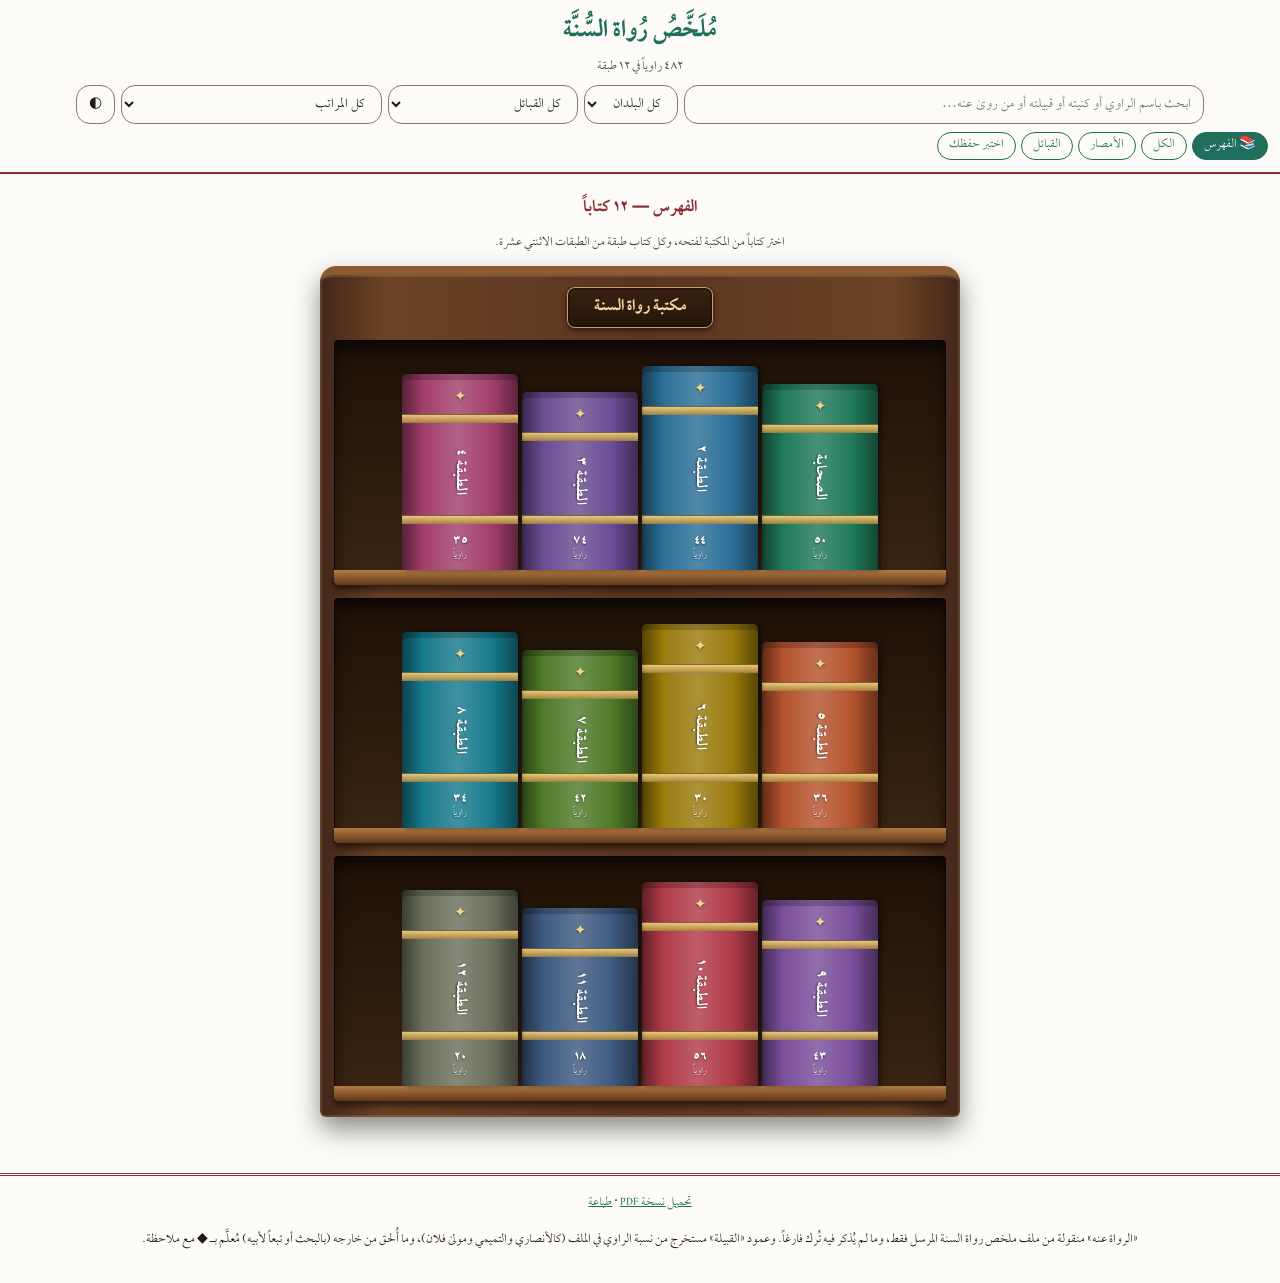
==== commit 69f82538: "Add files via upload" ====
--- a/index.html
+++ b/index.html
@@ -1,5 +1,5 @@
 <!DOCTYPE html><html lang="ar" dir="rtl"><head><meta charset="utf-8"><meta name="viewport" content="width=device-width,initial-scale=1">
-<title>جداول رواة السنة</title><meta name="description" content="جداول رواة السنة: ٤٨٢ راوياً في اثنتي عشرة طبقة، مع الكنى والبلد والمرتبة والرواة عنهم والوفاة.">
+<title>جداول رواة السنة</title><meta name="description" content="جداول رواة السنة: ٤٨٢ راوياً في اثنتي عشرة طبقة، مع الكنى والبلد والقبيلة والمرتبة والرواة عنهم والوفاة، واختبار «اختبر حفظك» لمراجعة الحفظ.">
 <style>@font-face{font-family:"Lotus Lotfi";font-weight:400;src:url([data-uri]